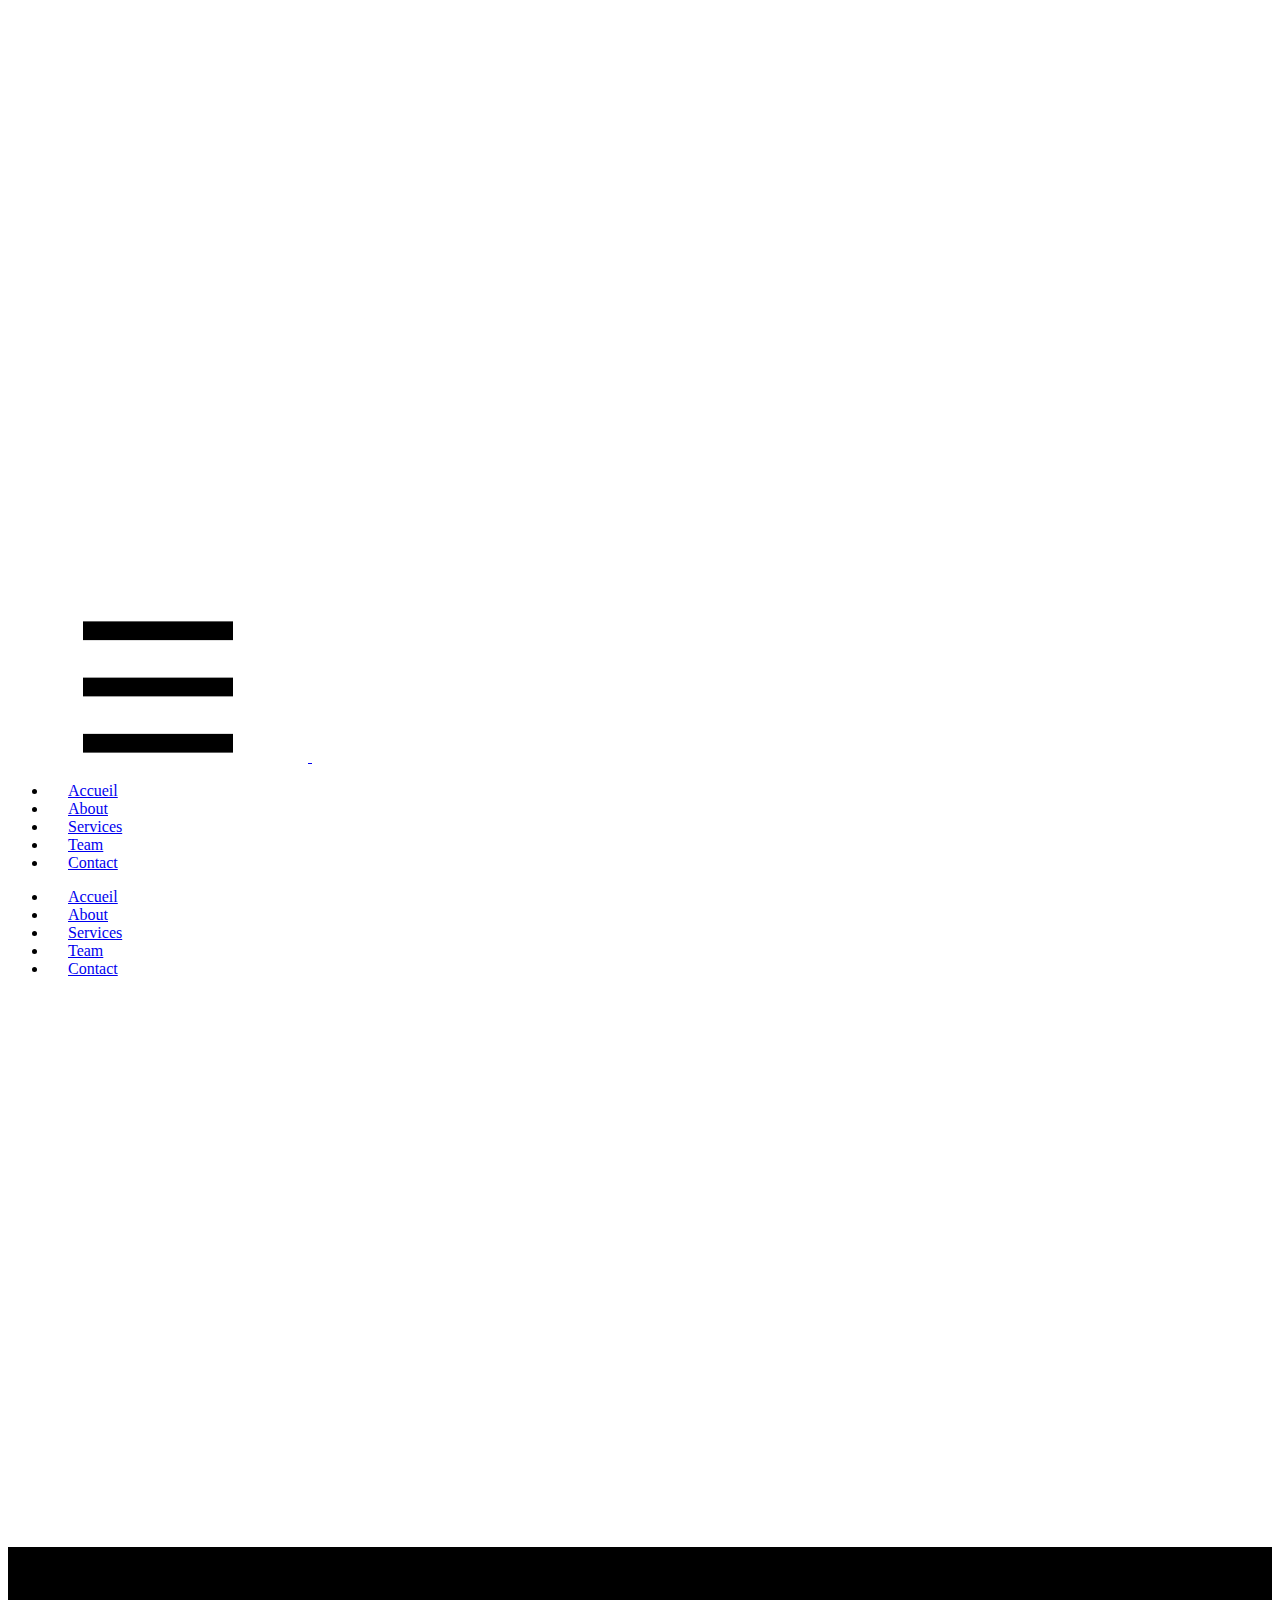
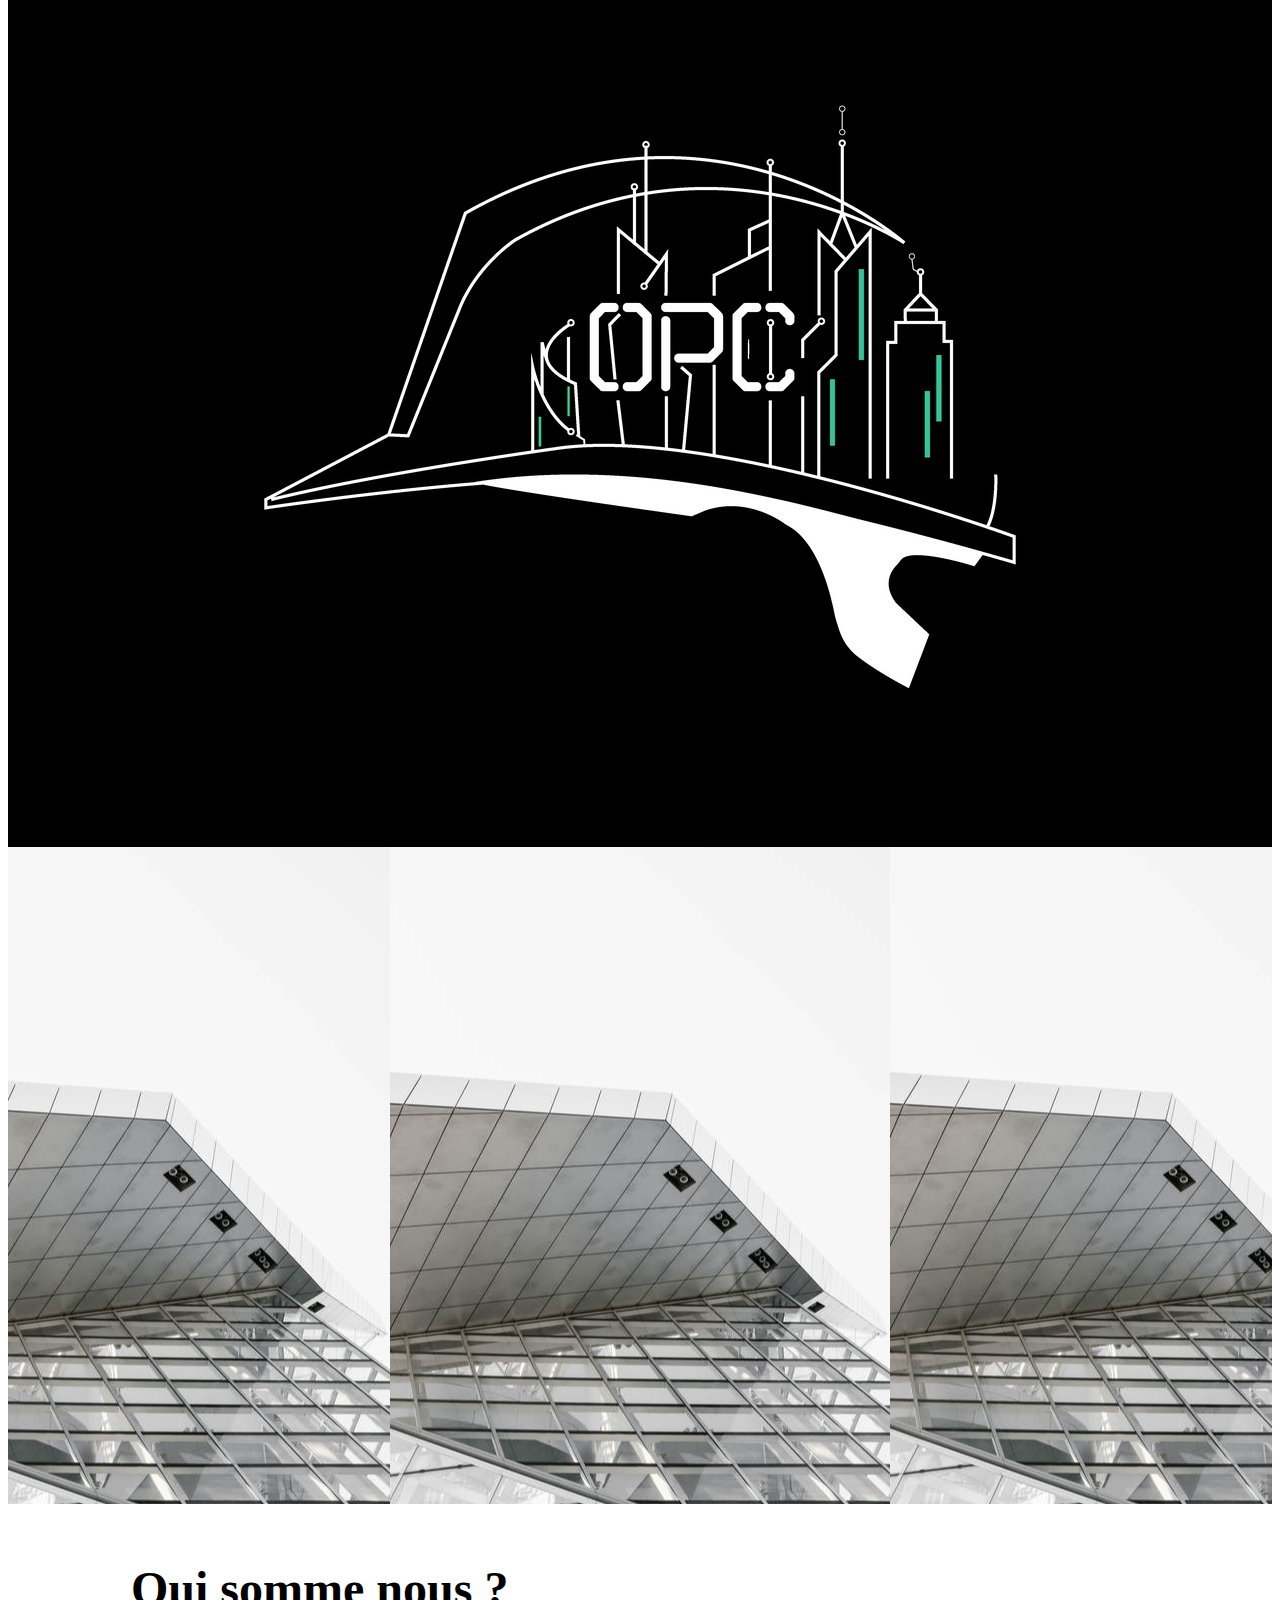
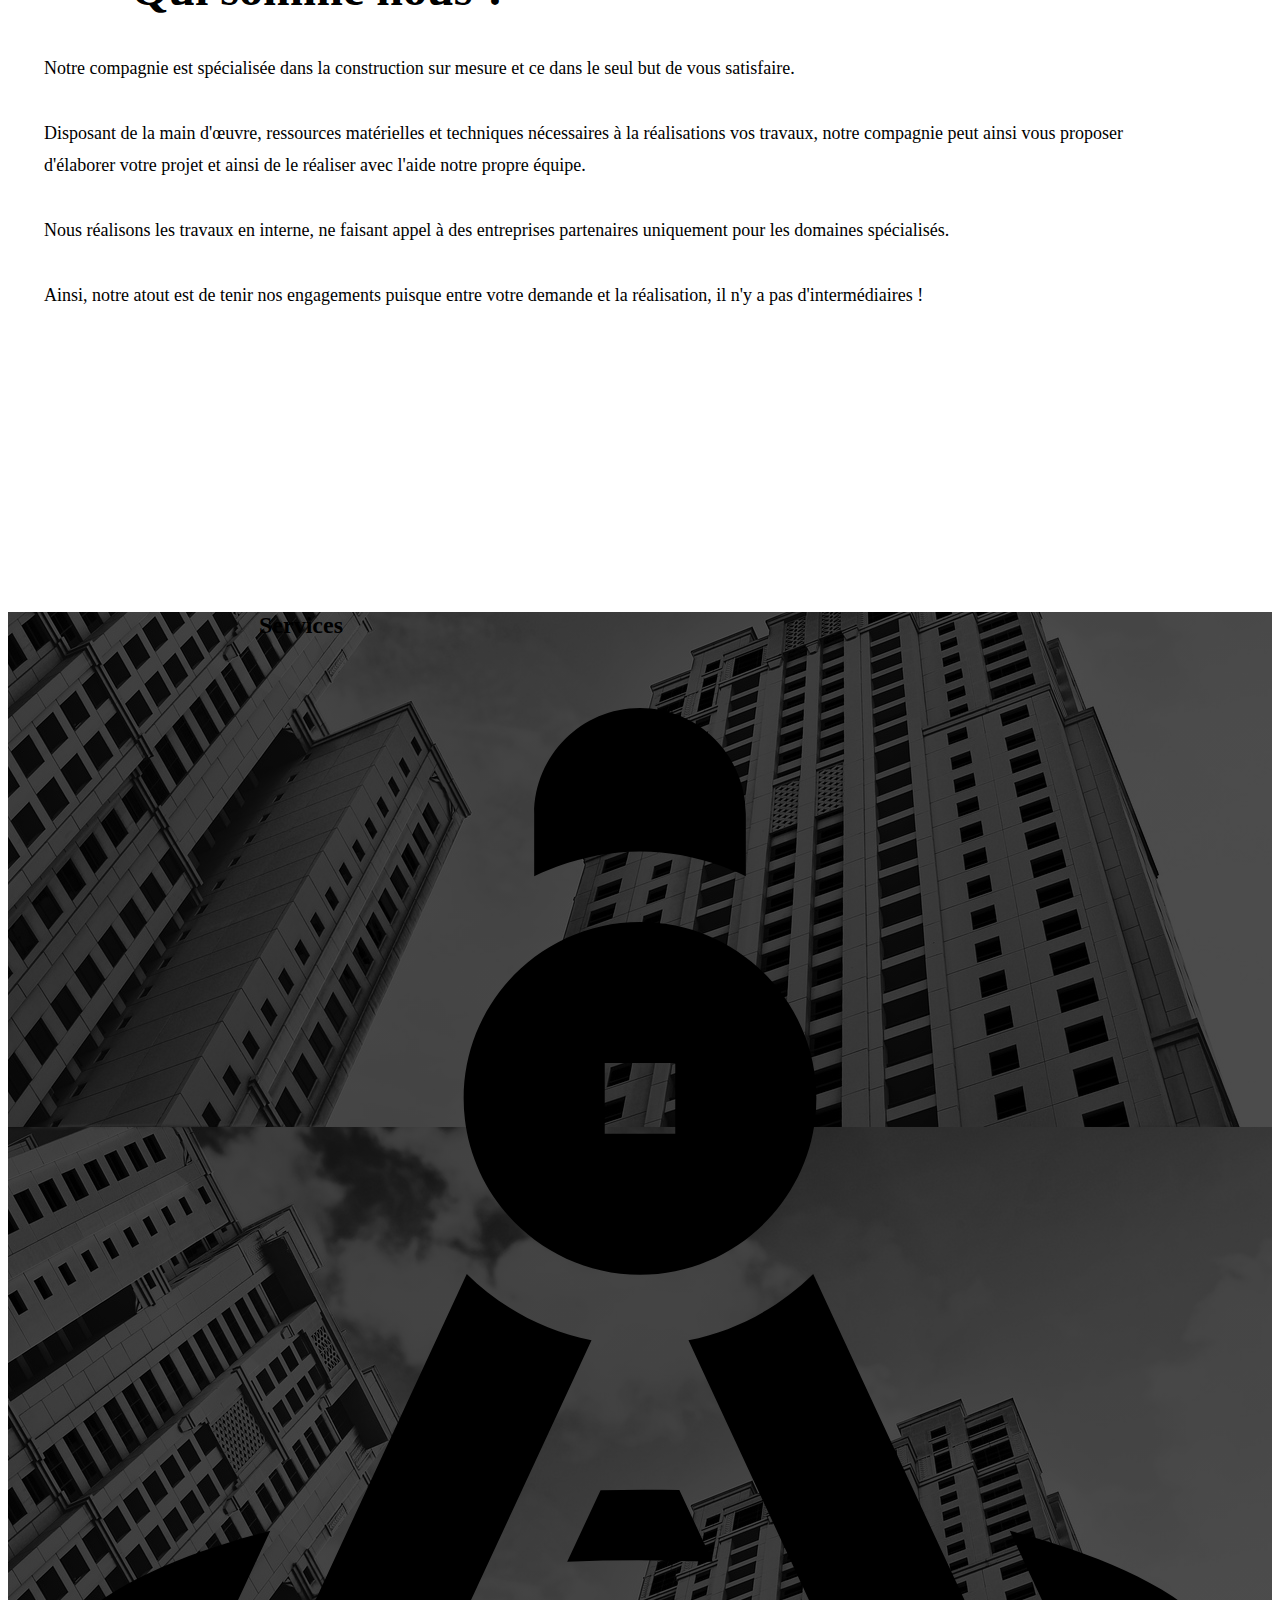
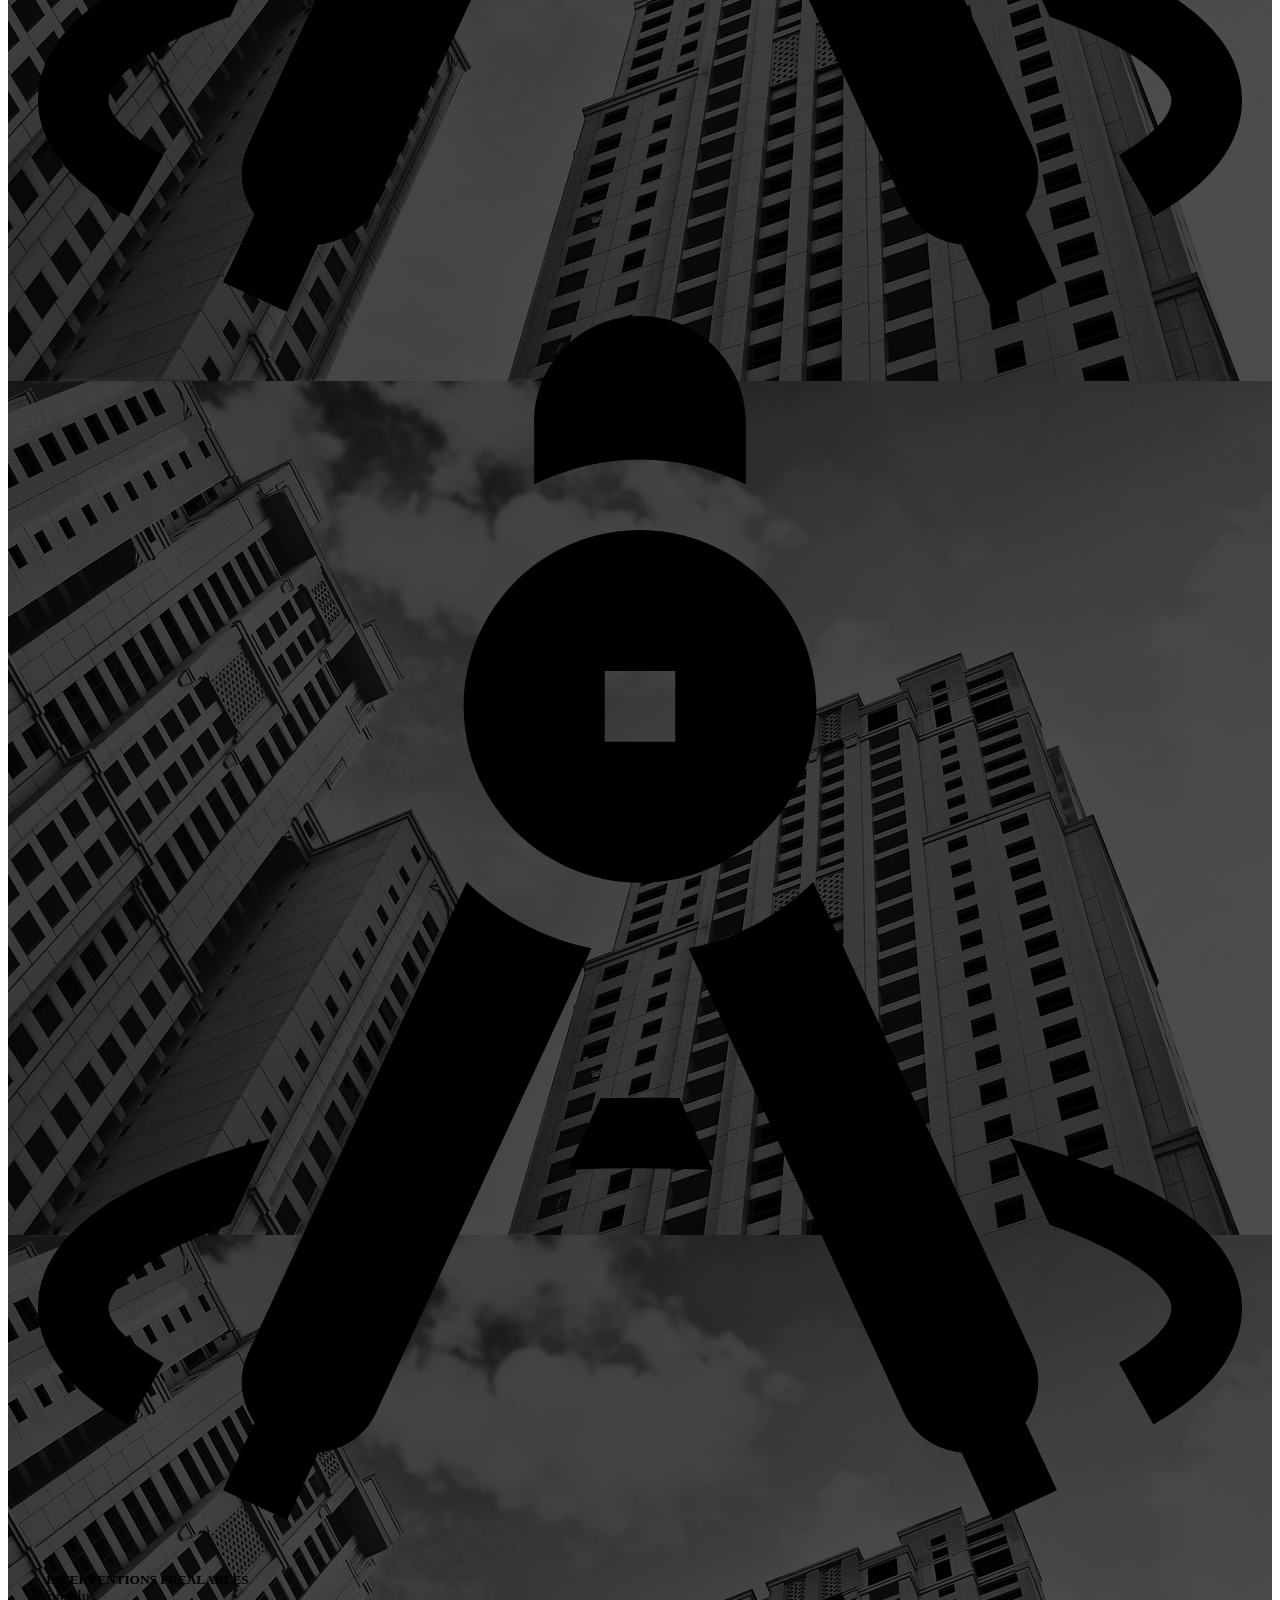
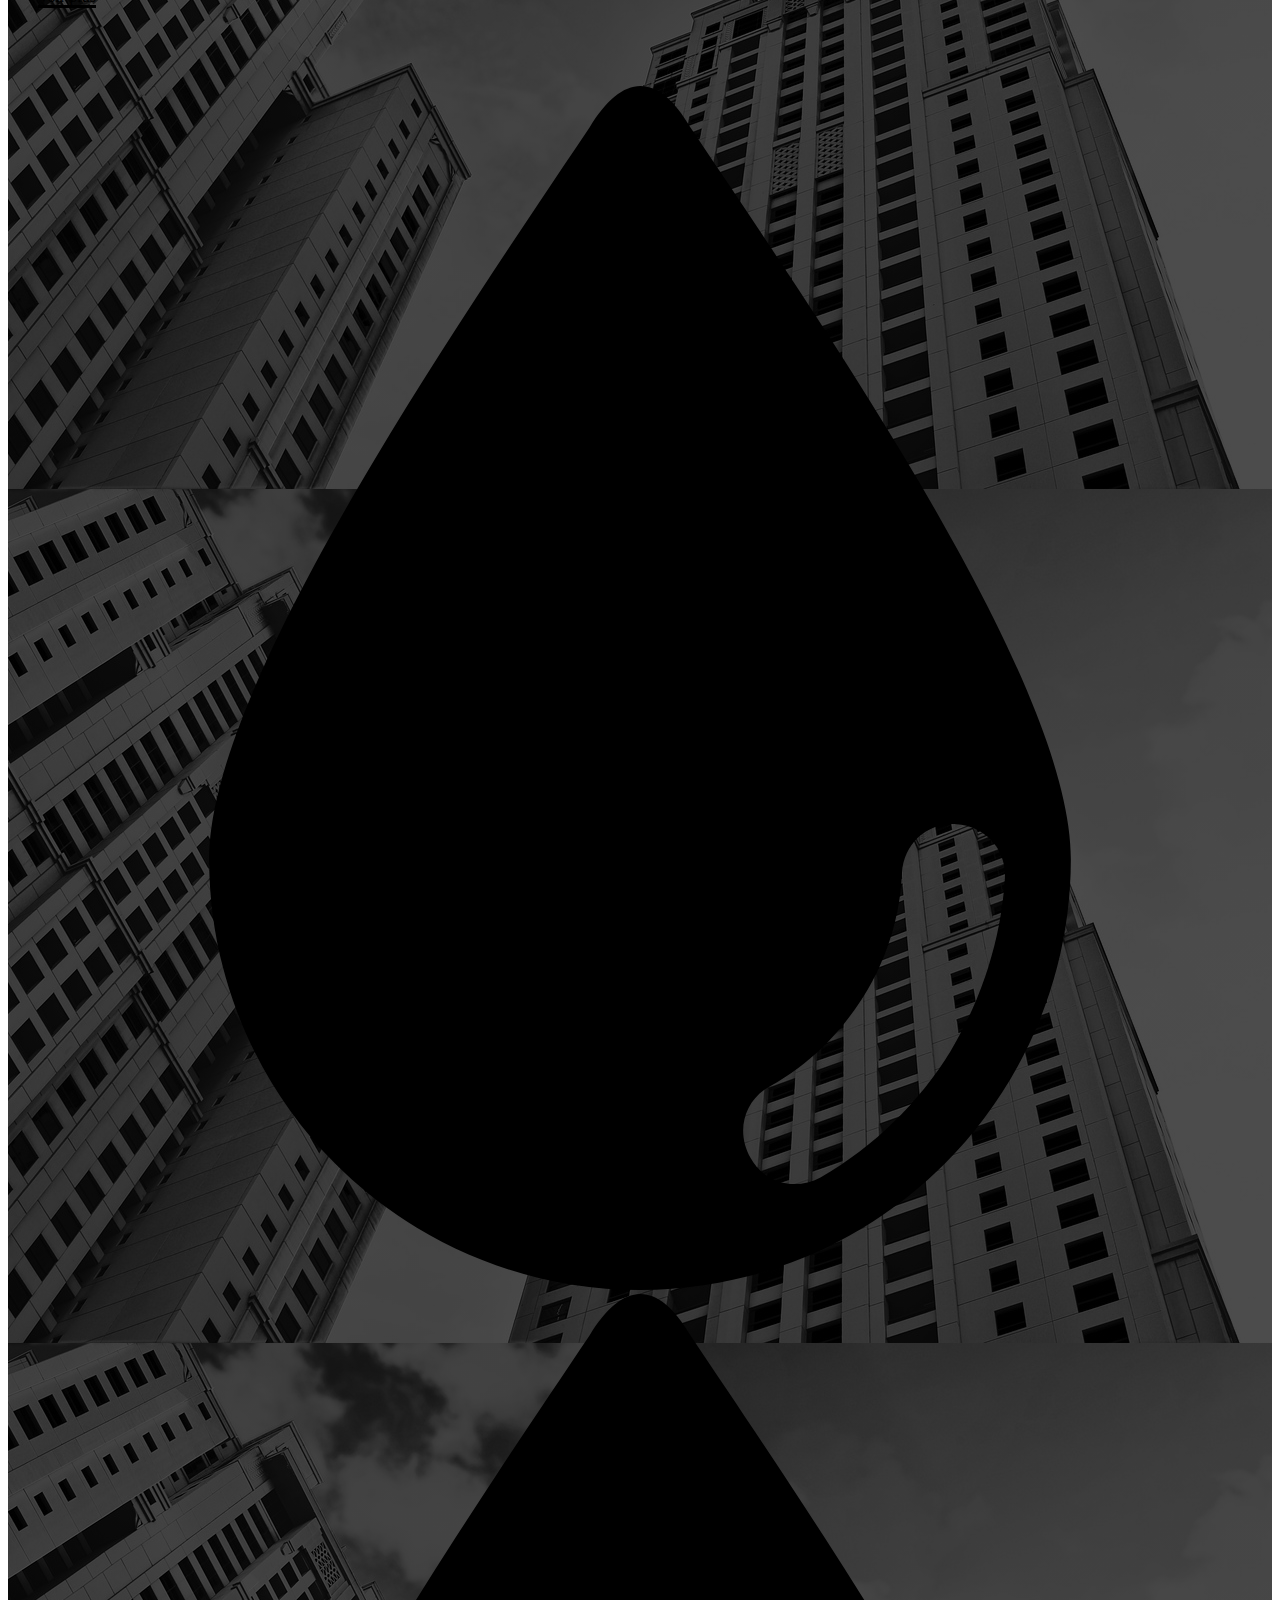
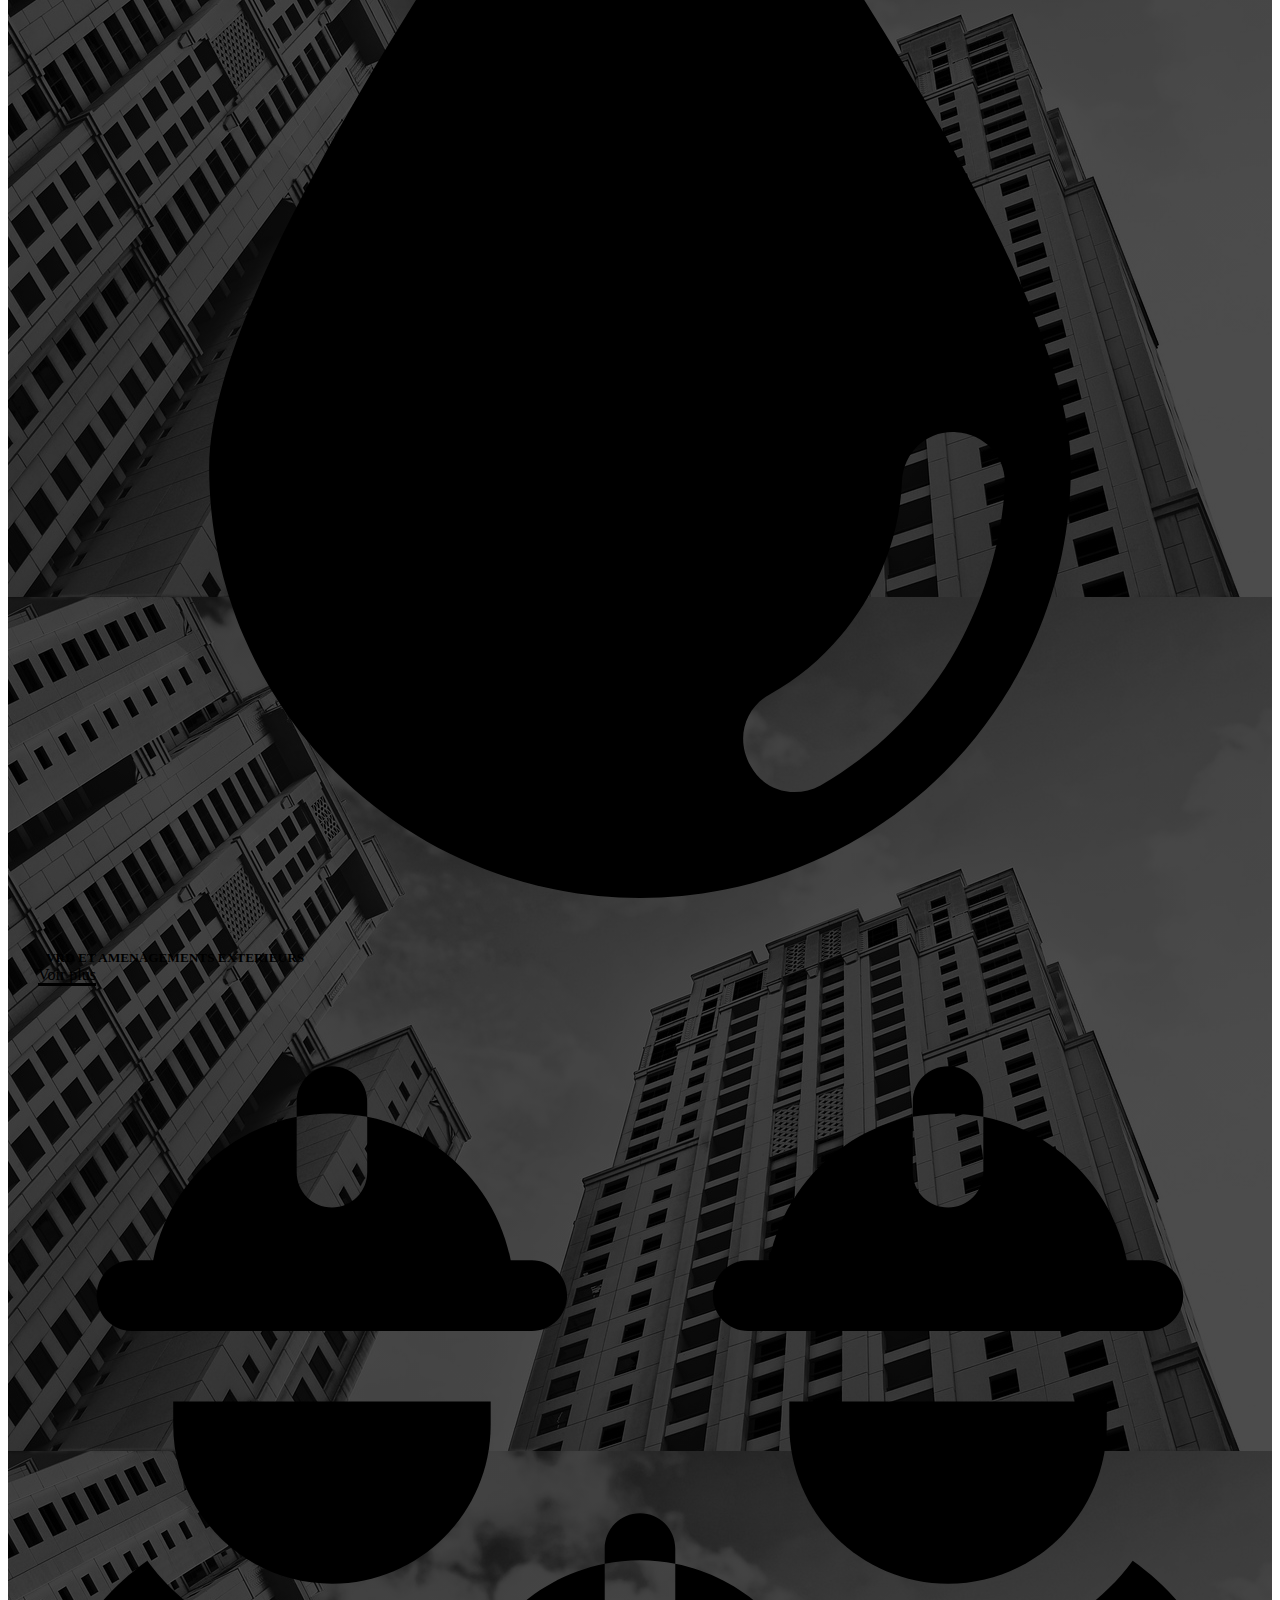
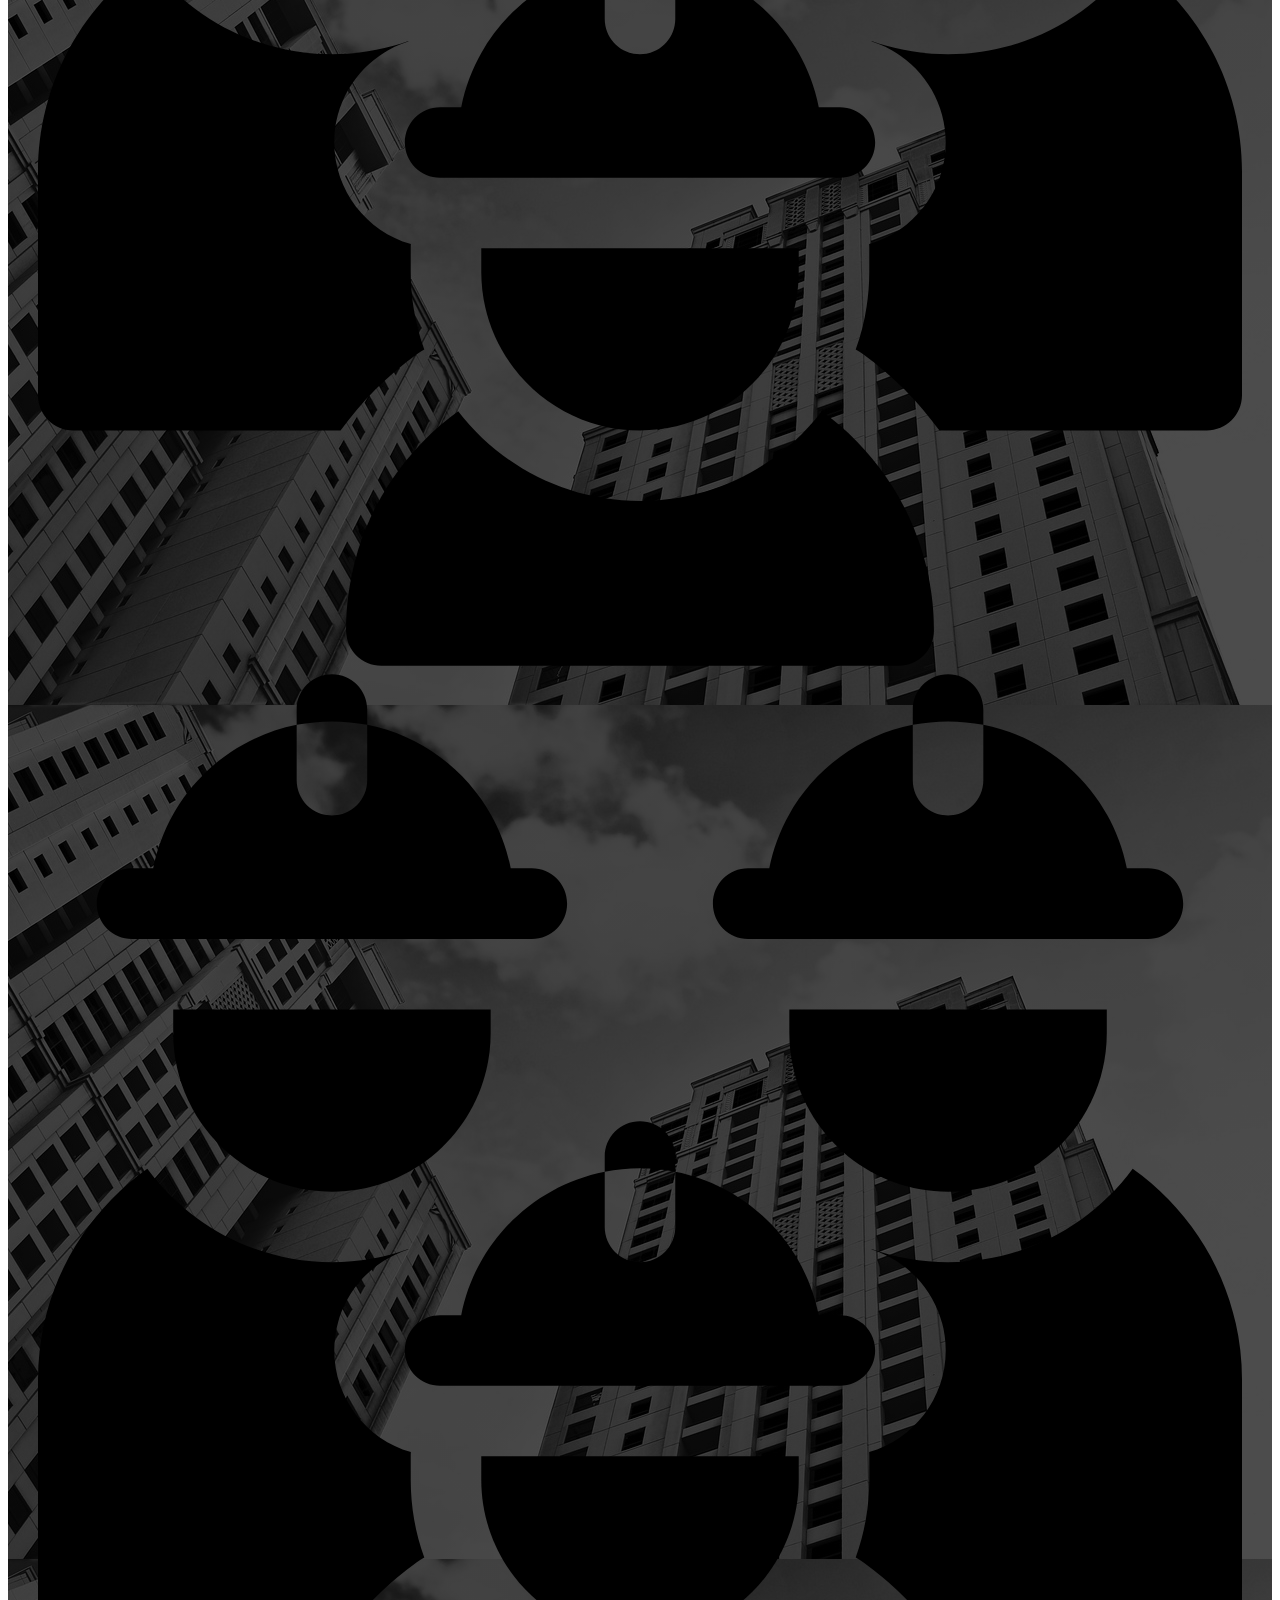
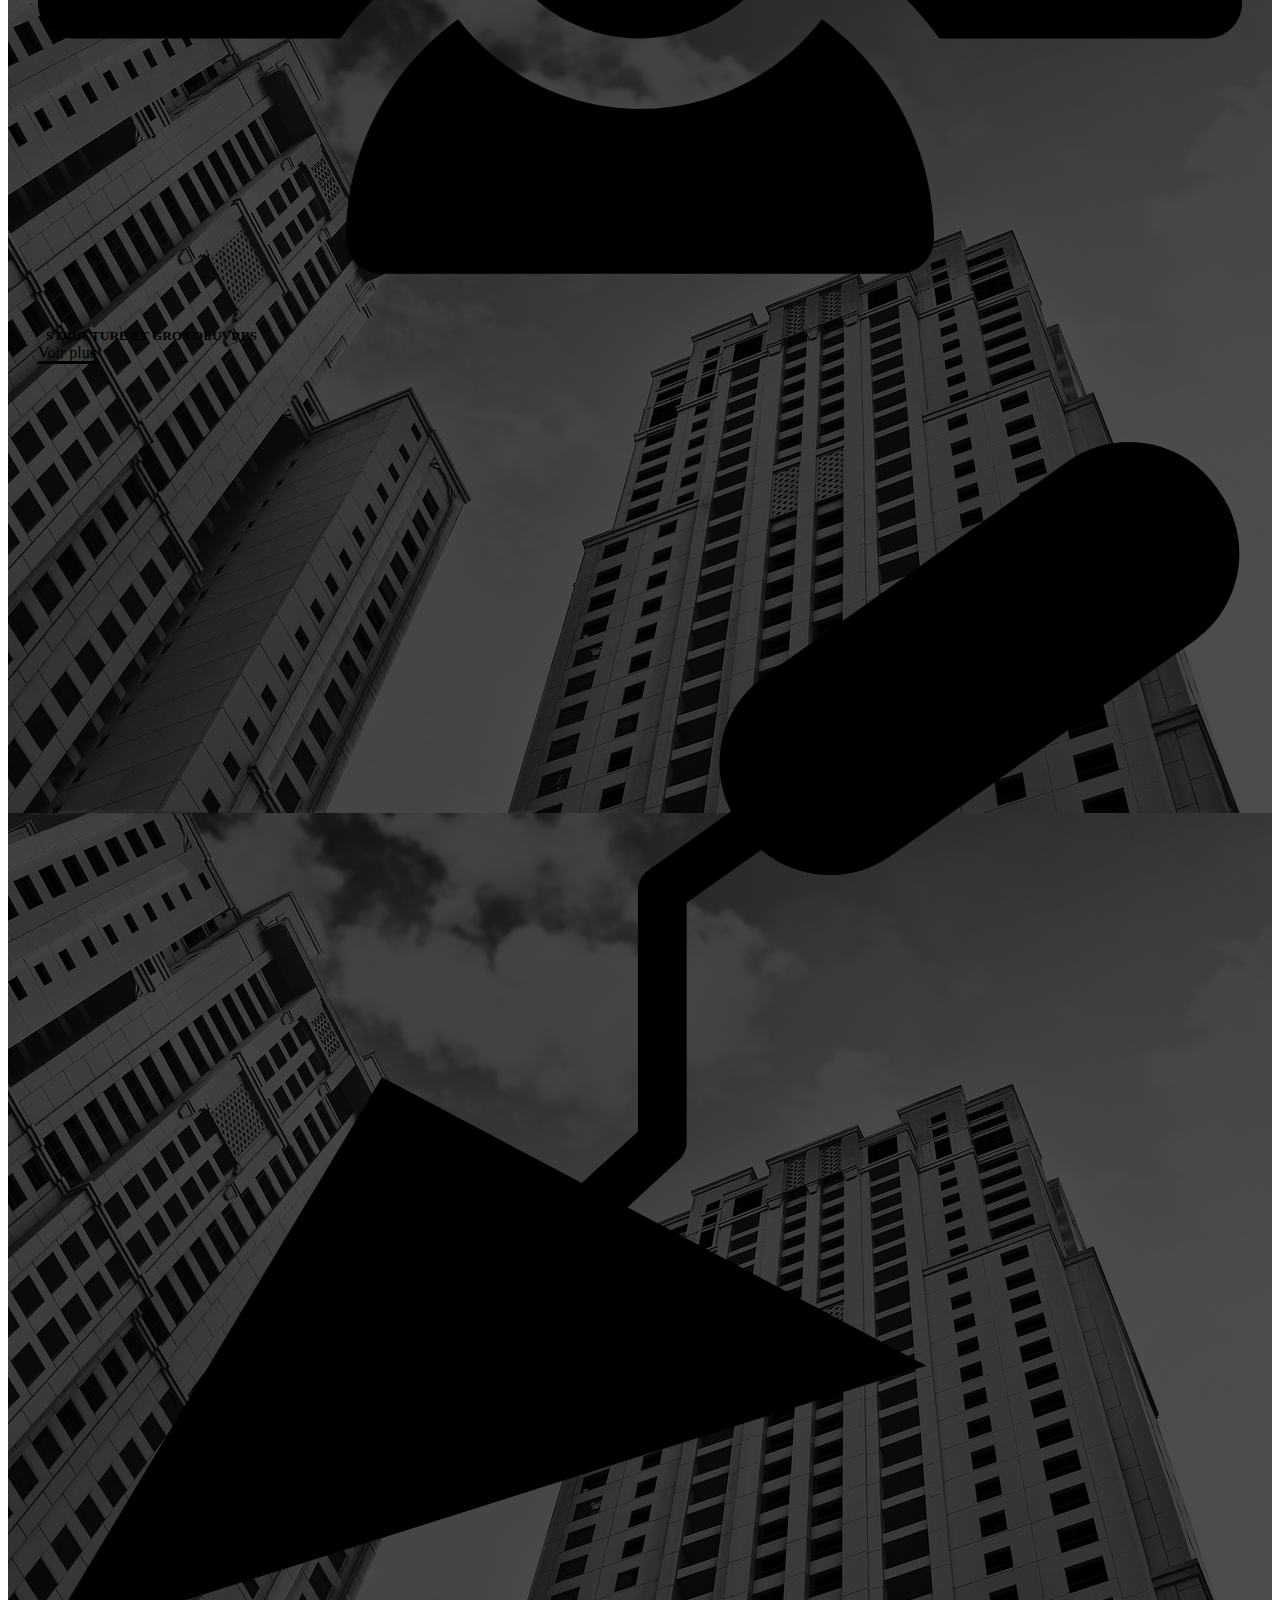
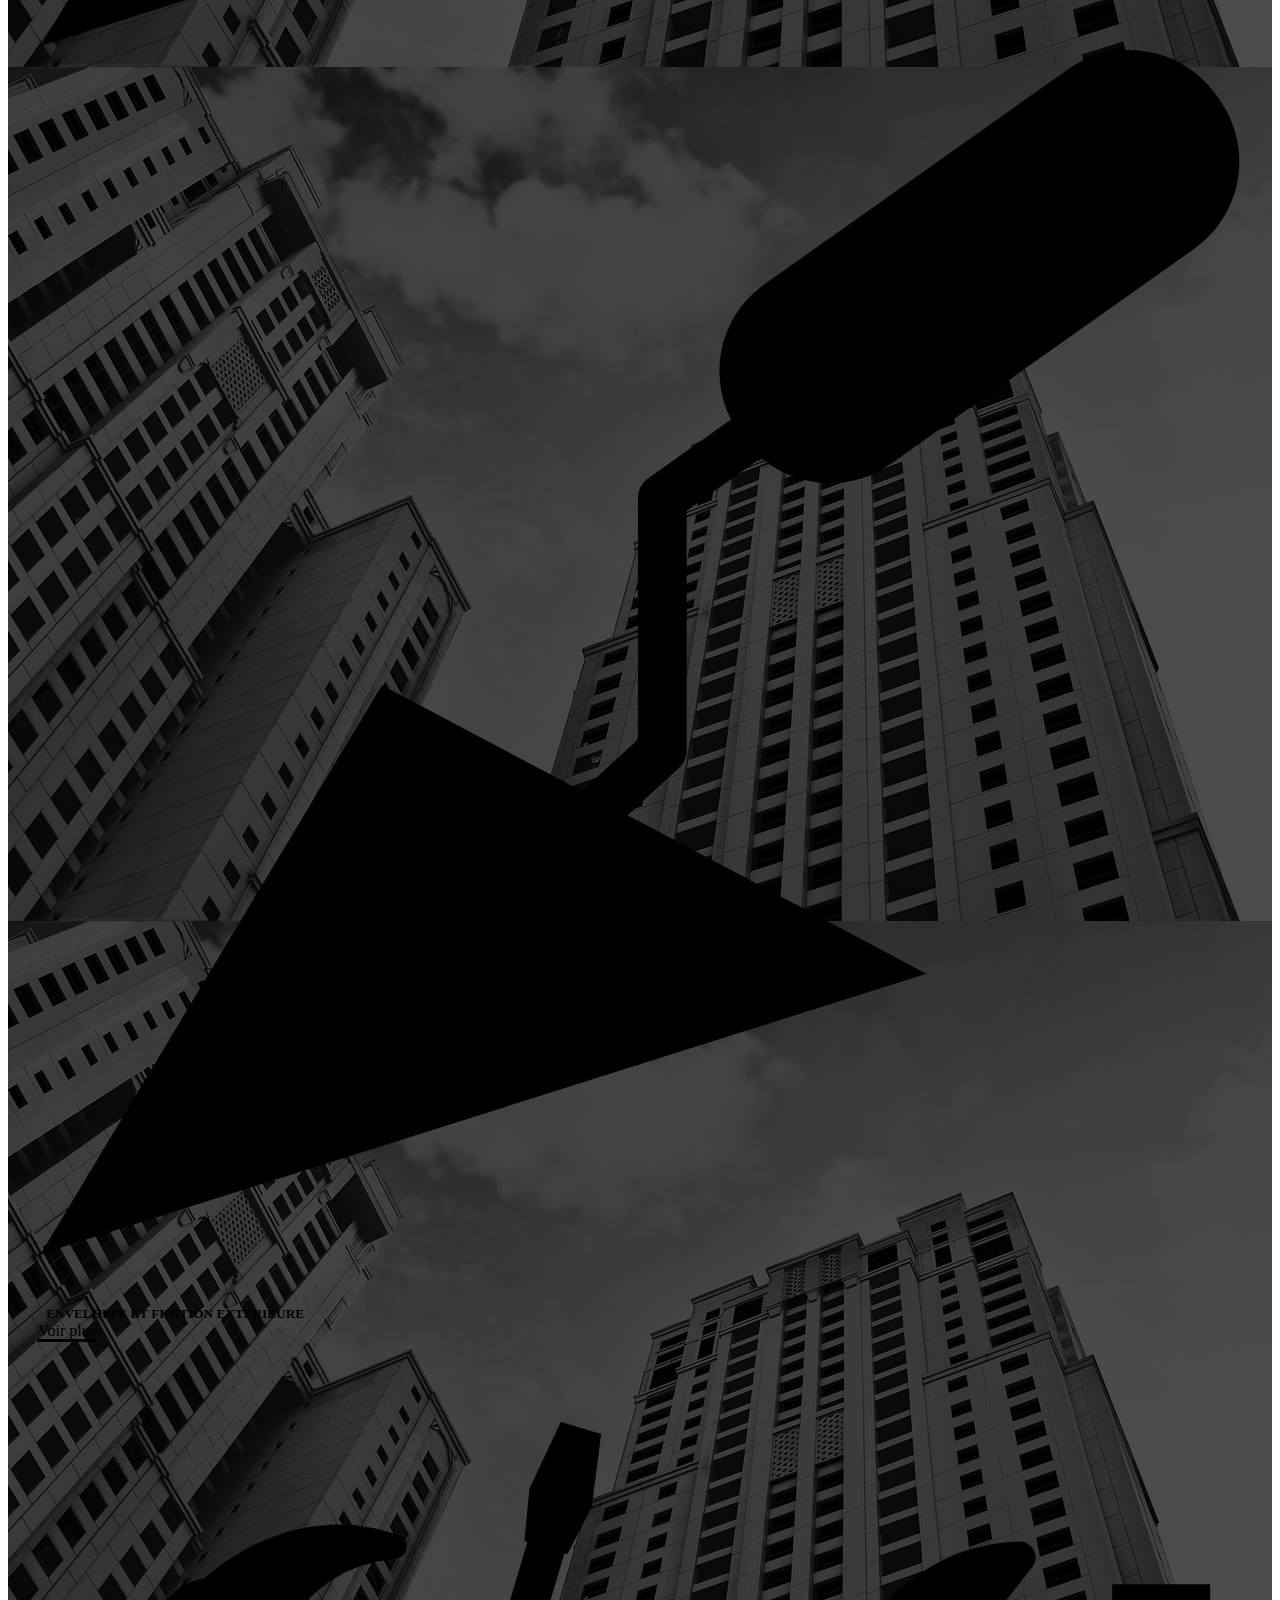
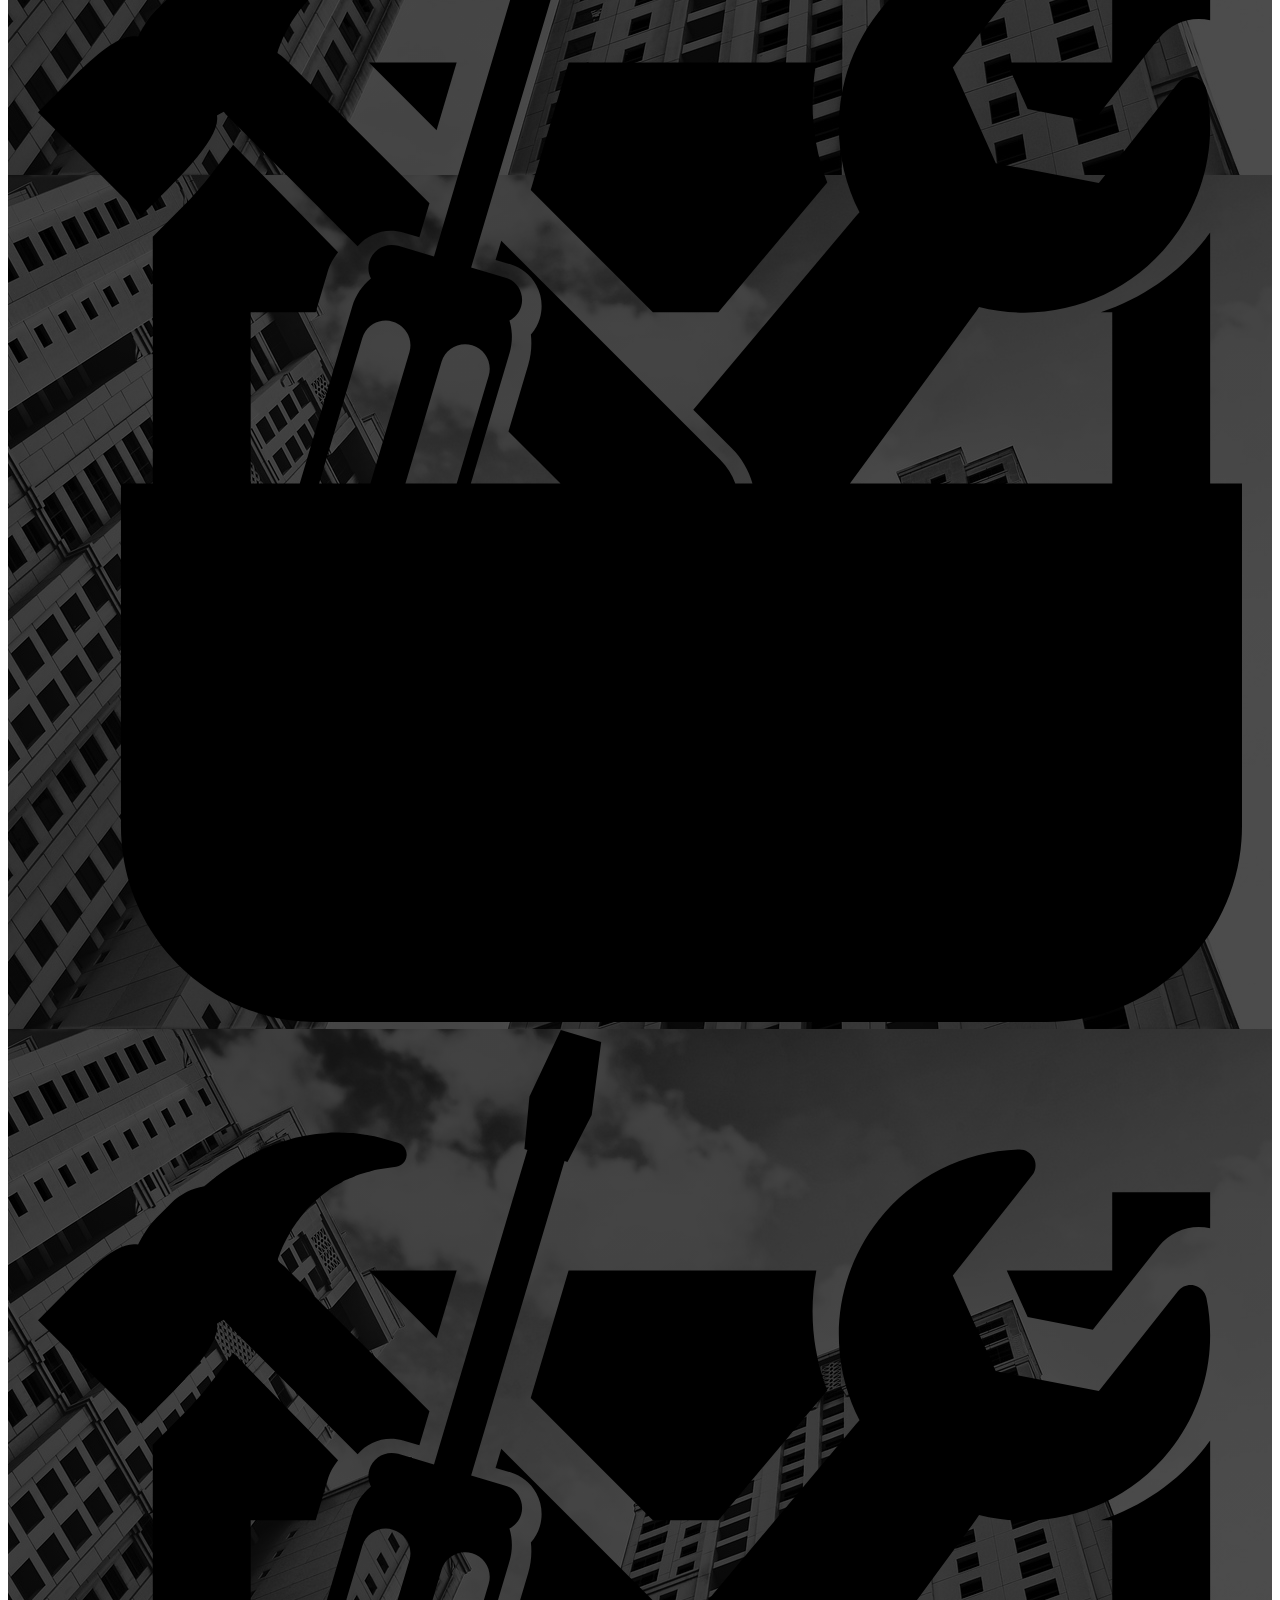
==== index.html @ 5f0daa97 "huum" ====
<!DOCTYPE html>
<html style="font-size: 16px" lang="fr-MA">
  <head>
    <meta name="viewport" content="width=device-width, initial-scale=1.0" />
    <meta charset="utf-8" />
    <meta
      name="keywords"
      content="façade immeuble caserne navire édifice grange abbaye construction corvette salle pavillon galerie maison cour architecture château temple sous-sol toiture cathédrale chantier aérogare écurie dôme escalier bureau croiseur toit sous-marin mur rénovation résidence remorqueur quartier rez-de-chaussé urbanisme béton bibliothèque aéroport dessin colonne complexe étage exposition extérieur chargé emplacement logement réhabilitation peintre peinture place palais mairie gare escadre architecte balcon cadre Capitole chauffage chevalement fronton hôtel monument jardin ligne garage grenier passé prieuré vaste vestige transport sculpture secteur reconstruction renaissance Panthéon paratonnerre plafond plomberie porte-avion niveau musée moulin gothique installation matériau maçonnerie felouque classicisme décoration bâtisse arrière-cour ascenseur appartement agora bateau Bucarest boulevard brigantin démolition concours cheminée cellier flottille frégate Garnier galion entreprise envergure équipemen"
    />
    <meta
      name="description"
      content="Notre compagnie est spécialisée dans la construction sur mesure et ce dans le seul but de vous satisfaire.
Disposant de la main d'œuvre, ressources matérielles et techniques nécessaires à la réalisations vos travaux, notre compagnie peut ainsi vous proposer d'élaborer votre projet et ainsi de le réaliser avec l'aide notre propre équipe.
Nous réalisons les travaux en interne, ne faisant appel à des entreprises partenaires uniquement pour les domaines spécialisés.
Ainsi, notre atout est de tenir nos engagements puisque entre votre demande et la réalisation, il n'y a pas d'intermédiaires !"
    />

    <title>Batilance | Home</title>
    <link rel="stylesheet" href="nicepage.css" media="screen" />
    <link rel="stylesheet" href="index.css" media="screen" />
    <script
      class="u-script"
      type="text/javascript"
      src="jquery.js"
      defer=""
    ></script>
    <script
      class="u-script"
      type="text/javascript"
      src="nicepage.js"
      defer=""
    ></script>

    <link rel="icon" href="images/favicon.webp" />
    <link
      id="u-theme-google-font"
      rel="stylesheet"
      href="https://fonts.googleapis.com/css?family=Raleway:100,100i,200,200i,300,300i,400,400i,500,500i,600,600i,700,700i,800,800i,900,900i|Open+Sans:300,300i,400,400i,600,600i,700,700i,800,800i"
    />
    <link
      id="u-page-google-font"
      rel="stylesheet"
      href="https://fonts.googleapis.com/css?family=Roboto:100,100i,300,300i,400,400i,500,500i,700,700i,900,900i|Oswald:200,300,400,500,600,700|PT+Sans:400,400i,700,700i|Archivo:400,400i,500,500i,600,600i,700,700i"
    />

    <script type="application/ld+json">
      {
        "@context": "http://schema.org",
        "@type": "Organization",
        "name": "OPC xol",
        "logo": "images/logo.webp"
      }
    </script>
    <meta name="theme-color" content="#478ac9" />
    <meta property="og:title" content="index" />
    <meta property="og:description" content="" />
    <meta property="og:type" content="website" />
  </head>
  <body
    data-home-page="index.html"
    data-home-page-title="index"
    class="u-body u-overlap u-overlap-contrast"
  >
    <header
      class="u-clearfix u-custom-color-4 u-header u-header"
      id="sec-85c8"
      data-animation-name=""
      data-animation-duration="0"
      data-animation-delay="0"
      data-animation-direction=""
    >
      <div class="u-clearfix u-sheet u-sheet-1">
        <a
          href="index.html"
          data-page-id="208348470"
          class="u-image u-logo u-image-1"
          data-image-width="800"
          data-image-height="600"
          title="index"
        >
          <img src="images/logo.webp" class="u-logo-image u-logo-image-1" />
        </a>
        <nav class="u-menu u-menu-dropdown u-offcanvas u-menu-1">
          <div
            class="menu-collapse"
            style="
              font-size: 1rem;
              letter-spacing: 0px;
              font-weight: 700;
              text-transform: uppercase;
            "
          >
            <a
              class="
                u-button-style
                u-custom-active-border-color
                u-custom-border
                u-custom-border-color
                u-custom-border-radius
                u-custom-borders
                u-custom-hover-border-color
                u-custom-left-right-menu-spacing
                u-custom-padding-bottom
                u-custom-text-active-color
                u-custom-text-color
                u-custom-text-hover-color
                u-custom-top-bottom-menu-spacing
                u-nav-link
                u-text-active-palette-1-base
                u-text-hover-palette-2-base
              "
              href="#"
            >
              <svg>
                <use
                  xmlns:xlink="http://www.w3.org/1999/xlink"
                  xlink:href="#menu-hamburger"
                ></use>
              </svg>
              <svg
                version="1.1"
                xmlns="http://www.w3.org/2000/svg"
                xmlns:xlink="http://www.w3.org/1999/xlink"
              >
                <defs>
                  <symbol
                    id="menu-hamburger"
                    viewBox="0 0 16 16"
                    style="width: 16px; height: 16px"
                  >
                    <rect y="1" width="16" height="2"></rect>
                    <rect y="7" width="16" height="2"></rect>
                    <rect y="13" width="16" height="2"></rect>
                  </symbol>
                </defs>
              </svg>
            </a>
          </div>
          <div class="u-custom-menu u-nav-container">
            <ul class="u-nav u-spacing-30 u-unstyled u-nav-1">
              <li class="u-nav-item">
                <a
                  class="
                    u-border-1
                    u-border-active-custom-color-2
                    u-border-hover-grey-40
                    u-border-no-left
                    u-border-no-right
                    u-border-no-top
                    u-button-style
                    u-nav-link
                    u-radius-2
                    u-text-active-custom-color-2
                    u-text-hover-grey-50
                  "
                  href="index.html"
                  style="padding: 10px 20px"
                  >Accueil</a
                >
              </li>
              <li class="u-nav-item">
                <a
                  class="
                    u-border-1
                    u-border-active-custom-color-2
                    u-border-hover-grey-40
                    u-border-no-left
                    u-border-no-right
                    u-border-no-top
                    u-button-style
                    u-nav-link
                    u-radius-2
                    u-text-active-custom-color-2
                    u-text-hover-grey-50
                  "
                  href="index.html#carousel_88f6"
                  data-page-id="208348470"
                  style="padding: 10px 20px"
                  >About</a
                >
              </li>
              <li class="u-nav-item">
                <a
                  class="
                    u-border-1
                    u-border-active-custom-color-2
                    u-border-hover-grey-40
                    u-border-no-left
                    u-border-no-right
                    u-border-no-top
                    u-button-style
                    u-nav-link
                    u-radius-2
                    u-text-active-custom-color-2
                    u-text-hover-grey-50
                  "
                  href="index.html#carousel_f65f"
                  data-page-id="208348470"
                  style="padding: 10px 20px"
                  >Services</a
                >
              </li>
              <li class="u-nav-item">
                <a
                  class="
                    u-border-1
                    u-border-active-custom-color-2
                    u-border-hover-grey-40
                    u-border-no-left
                    u-border-no-right
                    u-border-no-top
                    u-button-style
                    u-nav-link
                    u-radius-2
                    u-text-active-custom-color-2
                    u-text-hover-grey-50
                  "
                  href="index.html#carousel_e69f"
                  data-page-id="208348470"
                  style="padding: 10px 20px"
                  >Team</a
                >
              </li>
              <li class="u-nav-item">
                <a
                  class="
                    u-border-1
                    u-border-active-custom-color-2
                    u-border-hover-grey-40
                    u-border-no-left
                    u-border-no-right
                    u-border-no-top
                    u-button-style
                    u-nav-link
                    u-radius-2
                    u-text-active-custom-color-2
                    u-text-hover-grey-50
                  "
                  href="index.html#carousel_4d85"
                  data-page-id="208348470"
                  style="padding: 10px 20px"
                  >Contact</a
                >
              </li>
            </ul>
          </div>
          <div class="u-custom-menu u-nav-container-collapse">
            <div
              class="
                u-black
                u-container-style
                u-inner-container-layout
                u-opacity
                u-opacity-95
                u-sidenav
              "
            >
              <div class="u-sidenav-overflow">
                <div class="u-menu-close"></div>
                <ul
                  class="
                    u-align-center u-nav u-popupmenu-items u-unstyled u-nav-2
                  "
                >
                  <li class="u-nav-item">
                    <a
                      class="u-button-style u-nav-link"
                      href="index.html"
                      style="padding: 10px 20px"
                      >Accueil</a
                    >
                  </li>
                  <li class="u-nav-item">
                    <a
                      class="u-button-style u-nav-link"
                      href="index.html#carousel_88f6"
                      data-page-id="208348470"
                      style="padding: 10px 20px"
                      >About</a
                    >
                  </li>
                  <li class="u-nav-item">
                    <a
                      class="u-button-style u-nav-link"
                      href="index.html#carousel_f65f"
                      data-page-id="208348470"
                      style="padding: 10px 20px"
                      >Services</a
                    >
                  </li>
                  <li class="u-nav-item">
                    <a
                      class="u-button-style u-nav-link"
                      href="index.html#carousel_e69f"
                      data-page-id="208348470"
                      style="padding: 10px 20px"
                      >Team</a
                    >
                  </li>
                  <li class="u-nav-item">
                    <a
                      class="u-button-style u-nav-link"
                      href="index.html#carousel_4d85"
                      data-page-id="208348470"
                      style="padding: 10px 20px"
                      >Contact</a
                    >
                  </li>
                </ul>
              </div>
            </div>
            <div class="u-black u-menu-overlay u-opacity u-opacity-70"></div>
          </div>
        </nav>
      </div>
    </header>
    <section
      class="u-align-right u-clearfix u-image u-section-1"
      id="carousel_e115"
      data-image-width="6667"
      data-image-height="3750"
    >
      <div class="u-clearfix u-sheet u-sheet-1">
        <h5 class="u-text u-text-body-alt-color u-text-default u-text-1">
          COMMUNITY &amp; INSPIRATION
        </h5>
        <h2 class="u-align-left-xs u-text u-text-body-alt-color u-text-2">
          <span style="font-weight: 700">BATI</span>LANCE
        </h2>
      </div>
    </section>
    <section
      class="u-clearfix u-valign-middle-sm u-valign-middle-xs u-section-2"
      id="carousel_88f6"
    >
      <div class="u-clearfix u-expanded-width u-layout-wrap u-layout-wrap-1">
        <div class="u-layout">
          <div class="u-layout-row">
            <div
              class="
                u-container-style
                u-hidden-sm
                u-hidden-xs
                u-image
                u-layout-cell
                u-right-cell
                u-size-23
                u-image-1
              "
              data-image-width="500"
              data-image-height="750"
            >
              <div class="u-container-layout u-container-layout-1"></div>
            </div>
            <div
              class="
                u-align-left
                u-container-style
                u-custom-color-2
                u-layout-cell
                u-left-cell
                u-size-37
                u-layout-cell-2
              "
            >
              <div class="u-container-layout u-container-layout-2">
                <h1 class="u-text u-text-1">Qui somme nous ?</h1>
                <p class="u-text u-text-2">
                  Notre compagnie est spécialisée dans la construction sur
                  mesure et ce dans le seul but de vous satisfaire.<br />
                  <br />Disposant de la main d'œuvre, ressources matérielles et
                  techniques nécessaires à la réalisations vos travaux, notre
                  compagnie peut ainsi vous proposer d'élaborer votre projet et
                  ainsi de le réaliser avec l'aide notre propre équipe.<br />
                  <br />Nous réalisons les travaux en interne, ne faisant appel
                  à des entreprises partenaires uniquement pour les domaines
                  spécialisés.<br />
                  <br />Ainsi, notre atout est de tenir nos engagements puisque
                  entre votre demande et la réalisation, il n'y a pas
                  d'intermédiaires !
                </p>
              </div>
            </div>
          </div>
        </div>
      </div>
    </section>
    <section
      class="u-align-center u-clearfix u-image u-shading u-section-3"
      id="carousel_f65f"
      data-image-width="1280"
      data-image-height="854"
    >
      <div class="u-clearfix u-sheet u-valign-middle u-sheet-1">
        <h2 class="u-text u-text-white u-text-1">Services</h2>
        <div class="u-expanded-width u-list u-list-1">
          <div class="u-repeater u-repeater-1">
            <div
              class="
                u-align-center
                u-container-style
                u-grey-5
                u-list-item
                u-radius-9
                u-repeater-item
                u-shape-round
                u-list-item-1
              "
              data-href="travaux.html#carousel_4083"
              data-page-id="2618504778"
            >
              <div
                class="
                  u-container-layout u-similar-container u-container-layout-1
                "
              >
                <span
                  class="
                    u-align-left
                    u-custom-color-2
                    u-icon
                    u-icon-circle
                    u-spacing-22
                    u-icon-1
                  "
                  ><svg
                    class="u-svg-link"
                    preserveAspectRatio="xMidYMin slice"
                    viewBox="0 0 512 512"
                    style=""
                  >
                    <use
                      xmlns:xlink="http://www.w3.org/1999/xlink"
                      xlink:href="#svg-23e4"
                    ></use></svg
                  ><svg
                    class="u-svg-content"
                    viewBox="0 0 512 512"
                    id="svg-23e4"
                  >
                    <g>
                      <path
                        d="m105.883 512 13.394-28.727c10.302-1.022 19.821-6.876 24.399-16.697l91.697-197.661c-20.442-4.092-38.73-14.143-53.031-28.251l-93.041 200.54c-4.649 9.957-2.932 20.867 2.816 29.321l-13.422 28.79z"
                      ></path>
                      <path
                        d="m256 241c41.353 0 75-33.647 75-75s-33.647-75-75-75-75 33.647-75 75 33.647 75 75 75zm-15-90h30v30h-30z"
                      ></path>
                      <path
                        d="m422.699 441.219-93.051-200.547c-14.302 14.105-32.589 24.152-53.027 28.242l91.703 197.661c4.585 9.84 14.097 15.676 24.397 16.694l13.396 28.731 27.188-12.686-13.416-28.777c5.778-8.51 7.413-19.474 2.81-29.318z"
                      ></path>
                      <path
                        d="m301 71.532v-26.532c0-24.814-20.186-45-45-45s-45 20.186-45 45v26.532c13.693-6.555 28.835-10.532 45-10.532s31.307 3.977 45 10.532z"
                      ></path>
                      <path
                        d="m38.632 471.409 14.736-26.133c-14.004-7.895-23.368-16.596-23.368-23.276 0-8.818 16.031-23.095 51.799-35.684l17-36.462c-46.614 12.076-98.799 34.005-98.799 72.146 0 12.876 7.533 31.89 38.632 49.409z"
                      ></path>
                      <path
                        d="m413.224 349.908 17.016 36.493c35.72 12.616 51.76 26.891 51.76 35.599 0 6.68-8.364 15.381-22.368 23.276l14.736 26.133c31.099-17.519 37.632-36.533 37.632-49.409 0-38.225-52.786-60.132-98.776-72.092z"
                      ></path>
                      <path
                        d="m239.235 332.619-14.2 30.454c20.64-.844 41.31-.811 61.935.035l-14.244-30.549c-11.216-.24-22.27-.178-33.491.06z"
                      ></path>
                    </g></svg
                ></span>
                <h5 class="u-text u-text-custom-color-2 u-text-2">
                  INTERVENTIONS PREALABLES<br />
                </h5>
                <a
                  data-page-id="2618504778"
                  onclick="window.open('https://batilance.ma/travaux.html#section1', '_self')"
                  class="
                    u-active-none
                    u-border-2
                    u-border-custom-color-2
                    u-btn
                    u-btn-rectangle
                    u-button-style
                    u-hover-none
                    u-none
                    u-radius-0
                    u-text-custom-color-2
                    u-btn-1
                  "
                  >Voir plus</a
                >
              </div>
            </div>
            <div
              class="
                u-align-center
                u-container-style
                u-grey-5
                u-list-item
                u-radius-9
                u-repeater-item
                u-shape-round
                u-list-item-2
              "
            >
              <div
                class="
                  u-container-layout u-similar-container u-container-layout-2
                "
              >
                <span
                  class="
                    u-align-left
                    u-custom-color-2
                    u-icon
                    u-icon-circle
                    u-spacing-22
                    u-icon-2
                  "
                  ><svg
                    class="u-svg-link"
                    preserveAspectRatio="xMidYMin slice"
                    viewBox="0 0 248.151 248.151"
                    style=""
                  >
                    <use
                      xmlns:xlink="http://www.w3.org/1999/xlink"
                      xlink:href="#svg-3c56"
                    ></use></svg
                  ><svg
                    class="u-svg-content"
                    viewBox="0 0 248.151 248.151"
                    x="0px"
                    y="0px"
                    id="svg-3c56"
                    style="enable-background: new 0 0 248.151 248.151"
                  >
                    <g>
                      <g>
                        <path
                          d="M134.475,8.551c-6.8-11.6-14-11.2-20.8,0c-31.2,46.4-78.4,116-78.4,150.8c0,24.4,10,46.8,26,62.8s38.4,26,62.8,26    c24.4,0,46.8-10,62.8-26s26-38.4,26-62.8C212.875,124.151,165.675,54.951,134.475,8.551z M188.075,198.951    c-6.4,10.4-15.6,19.6-26.8,26c-5.2,2.8-11.6,1.2-14.4-4c-3.2-5.6-1.2-12,4-14.8c8-4.4,14.4-10.8,19.2-18.4    c4.8-7.6,7.6-16.4,8-25.6c0.4-6,5.2-10.4,11.2-10c6,0.4,10.4,5.2,10,11.2C198.475,176.151,194.475,188.151,188.075,198.951z"
                        ></path>
                      </g>
                    </g></svg
                ></span>
                <h5 class="u-text u-text-custom-color-2 u-text-3">
                  VRD ET AMENAGEMENTS EXTERIEURS
                </h5>
                <a
                  onclick="window.open('https://batilance.ma/travaux.html#section2', '_self')"
                  data-page-id="2618504778"
                  class="
                    u-active-none
                    u-border-2
                    u-border-custom-color-2
                    u-btn
                    u-btn-rectangle
                    u-button-style
                    u-hover-none
                    u-none
                    u-radius-0
                    u-text-custom-color-2
                    u-btn-2
                  "
                  >Voir plus</a
                >
              </div>
            </div>
            <div
              class="
                u-align-center
                u-container-style
                u-grey-5
                u-list-item
                u-radius-9
                u-repeater-item
                u-shape-round
                u-list-item-3
              "
            >
              <div
                class="
                  u-container-layout u-similar-container u-container-layout-3
                "
              >
                <span
                  class="
                    u-align-left
                    u-custom-color-2
                    u-icon
                    u-icon-circle
                    u-spacing-22
                    u-icon-3
                  "
                  ><svg
                    class="u-svg-link"
                    preserveAspectRatio="xMidYMin slice"
                    viewBox="0 0 512 512"
                    style=""
                  >
                    <use
                      xmlns:xlink="http://www.w3.org/1999/xlink"
                      xlink:href="#svg-4a8b"
                    ></use></svg
                  ><svg
                    class="u-svg-content"
                    viewBox="0 0 512 512"
                    id="svg-4a8b"
                  >
                    <g>
                      <path
                        d="m179.975 273.5h-8.975c-8.284 0-15 6.716-15 15s6.716 15 15 15h170c8.284 0 15-6.716 15-15s-6.716-15-15-15h-8.975c-6.052-30.719-30.303-54.979-61.025-61.03v23.53c0 8.284-6.716 15-15 15s-15-6.716-15-15v-23.53c-30.721 6.051-54.972 30.311-61.025 61.03z"
                      ></path>
                      <path
                        d="m333.319 402.823c-17.839 23.197-45.861 38.177-77.319 38.177s-59.48-14.98-77.319-38.177c-28.866 20.913-47.681 54.887-47.681 93.177 0 8.284 6.716 15 15 15h220c8.284 0 15-6.716 15-15 0-38.29-18.815-72.264-47.681-93.177z"
                      ></path>
                      <path
                        d="m256 411c37.279 0 67.5-30.221 67.5-67.5v-10h-135v10c0 37.279 30.221 67.5 67.5 67.5z"
                      ></path>
                      <path
                        d="m271 212.47v-6.47c0-8.284-6.716-15-15-15s-15 6.716-15 15v6.47c4.856-.956 9.868-1.47 15-1.47s10.144.514 15 1.47z"
                      ></path>
                      <path
                        d="m302 113.5h170c8.284 0 15-6.716 15-15s-6.716-15-15-15h-8.975c-6.053-30.719-30.304-54.979-61.025-61.03v23.53c0 8.284-6.716 15-15 15s-15-6.716-15-15v-23.53c-30.721 6.051-54.972 30.311-61.025 61.03h-8.975c-8.284 0-15 6.716-15 15s6.716 15 15 15z"
                      ></path>
                      <path
                        d="m387 221c37.279 0 67.5-30.221 67.5-67.5v-10h-135v10c0 37.279 30.221 67.5 67.5 67.5z"
                      ></path>
                      <path
                        d="m465.515 211.238c-17.769 24.098-46.345 39.762-78.515 39.762-11.4 0-22.346-1.973-32.524-5.585.025.058.054.114.079.171 18.21 5.765 31.445 22.823 31.445 42.914 0 20.496-13.779 37.823-32.556 43.236.034.584.056 1.171.056 1.764v10c0 11.592-2.038 22.715-5.766 33.037 1.087.598 2.157 1.246 3.187 1.993 12.603 9.131 23.493 20.138 32.419 32.471h113.66c8.284 0 15-6.716 15-15v-95c0-37.015-18.377-69.816-46.485-89.763z"
                      ></path>
                      <path
                        d="m402 22.47v-6.47c0-8.284-6.716-15-15-15s-15 6.716-15 15v6.47c4.856-.956 9.868-1.47 15-1.47s10.144.514 15 1.47z"
                      ></path>
                      <path
                        d="m40 113.5h170c8.284 0 15-6.716 15-15s-6.716-15-15-15h-8.975c-6.053-30.719-30.304-54.979-61.025-61.03v23.53c0 8.284-6.716 15-15 15s-15-6.716-15-15v-23.53c-30.721 6.051-54.972 30.311-61.025 61.03h-8.975c-8.284 0-15 6.716-15 15s6.716 15 15 15z"
                      ></path>
                      <path
                        d="m192.5 153.5v-10h-135v10c0 37.279 30.221 67.5 67.5 67.5s67.5-30.221 67.5-67.5z"
                      ></path>
                      <path
                        d="m161.08 378.529c1.03-.746 2.1-1.395 3.187-1.993-3.729-10.322-5.766-21.445-5.766-33.037v-10c0-.593.022-1.18.056-1.764-18.778-5.412-32.557-22.739-32.557-43.235 0-20.091 13.235-37.149 31.444-42.914.025-.058.054-.114.079-.171-10.177 3.612-21.123 5.585-32.523 5.585-32.17 0-60.746-15.664-78.515-39.762-28.108 19.947-46.485 52.748-46.485 89.762v95c0 8.284 6.716 15 15 15h113.661c8.925-12.333 19.816-23.34 32.419-32.471z"
                      ></path>
                      <path
                        d="m140 22.47v-6.47c0-8.284-6.716-15-15-15s-15 6.716-15 15v6.47c4.856-.956 9.868-1.47 15-1.47s10.144.514 15 1.47z"
                      ></path>
                    </g></svg
                ></span>
                <h5 class="u-text u-text-custom-color-2 u-text-4">
                  STRUCTURE ET GROS OEUVRES
                </h5>
                <a
                  onclick="window.open('https://batilance.ma/travaux.html#section3', '_self')"
                  data-page-id="2618504778"
                  class="
                    u-active-none
                    u-border-2
                    u-border-custom-color-2
                    u-btn
                    u-btn-rectangle
                    u-button-style
                    u-hover-none
                    u-none
                    u-radius-0
                    u-text-custom-color-2
                    u-btn-3
                  "
                  >Voir plus</a
                >
              </div>
            </div>
            <div
              class="
                u-align-center
                u-container-style
                u-grey-5
                u-list-item
                u-radius-9
                u-repeater-item
                u-shape-round
                u-list-item-4
              "
            >
              <div
                class="
                  u-container-layout u-similar-container u-container-layout-4
                "
              >
                <span
                  class="
                    u-align-left
                    u-custom-color-2
                    u-icon
                    u-icon-circle
                    u-spacing-22
                    u-icon-4
                  "
                  ><svg
                    class="u-svg-link"
                    preserveAspectRatio="xMidYMin slice"
                    viewBox="0 0 472.259 472.26"
                    style=""
                  >
                    <use
                      xmlns:xlink="http://www.w3.org/1999/xlink"
                      xlink:href="#svg-0aae"
                    ></use></svg
                  ><svg
                    class="u-svg-content"
                    viewBox="0 0 472.259 472.26"
                    x="0px"
                    y="0px"
                    id="svg-0aae"
                    style="enable-background: new 0 0 472.259 472.26"
                  >
                    <g>
                      <g id="iconos_18_">
                        <path
                          d="M462.127,17.649c-13.359-18.848-39.475-23.304-58.322-9.945L284.829,92.026c-17.126,12.135-22.204,34.741-13.005,52.919    l-32.475,23.074c-2.524,1.808-4.025,4.715-4.025,7.803v94.611l-22.032,20.234l-78.374-41.529L1.042,472.26l347.435-109.969    l-117.256-62.127l20.129-18.494c1.979-1.807,3.099-4.352,3.099-7.039v-93.875l29.146-20.722    c14.22,11.943,35.133,13.445,50.997,2.209l118.977-84.322c18.848-13.359,23.304-39.474,9.944-58.322L462.127,17.649z"
                        ></path>
                      </g>
                    </g></svg
                ></span>
                <h5 class="u-text u-text-custom-color-2 u-text-5">
                  ENVELOPPE ET FINITION EXTERIEURE
                </h5>
                <a
                  onclick="window.open('https://batilance.ma/travaux.html#section4', '_self')"
                  data-page-id="2618504778"
                  class="
                    u-active-none
                    u-border-2
                    u-border-custom-color-2
                    u-btn
                    u-btn-rectangle
                    u-button-style
                    u-hover-none
                    u-none
                    u-radius-0
                    u-text-custom-color-2
                    u-btn-4
                  "
                  >Voir plus</a
                >
              </div>
            </div>
            <div
              class="
                u-align-center
                u-container-style
                u-grey-5
                u-list-item
                u-radius-9
                u-repeater-item
                u-shape-round
                u-list-item-5
              "
            >
              <div
                class="
                  u-container-layout u-similar-container u-container-layout-5
                "
              >
                <span
                  class="
                    u-align-left
                    u-custom-color-2
                    u-icon
                    u-icon-circle
                    u-spacing-22
                    u-icon-5
                  "
                  ><svg
                    class="u-svg-link"
                    preserveAspectRatio="xMidYMin slice"
                    viewBox="0 0 449.13 449.129"
                    style=""
                  >
                    <use
                      xmlns:xlink="http://www.w3.org/1999/xlink"
                      xlink:href="#svg-f1ee"
                    ></use></svg
                  ><svg
                    class="u-svg-content"
                    viewBox="0 0 449.13 449.129"
                    x="0px"
                    y="0px"
                    id="svg-f1ee"
                    style="enable-background: new 0 0 449.13 449.129"
                  >
                    <g>
                      <g>
                        <path
                          d="M66.748,110.213c0.881-0.43,1.737-0.895,2.566-1.359c0.421,0.555,0.861,1.086,1.379,1.595l48.531,48.542    c3.037-3.562,7.508-5.806,12.354-5.806c1.569,0,3.131,0.225,4.635,0.673l6.051,1.8l3.766-12.67L92.091,89.045    c-0.856-0.846-1.776-1.557-2.769-2.165l0.127-0.558c0.128-0.513,0.294-0.898,0.45-1.341c0.124-0.331,0.255-0.678,0.378-1.042    c0.157-0.353,0.313-0.728,0.47-1.119c0.268-0.651,0.553-1.357,0.919-2.074l1.013-2.057l1.154-2.038    c0.487-0.936,1.037-1.749,1.664-2.679c0.336-0.492,0.673-1.004,1.016-1.523c0.303-0.405,0.621-0.818,0.934-1.246    c0.786-1.037,1.519-2.021,2.315-2.872l0.556-0.613c1.053-1.149,2.106-2.337,3.332-3.349c0.39-0.348,0.684-0.618,0.994-0.892    c0.414-0.386,0.834-0.78,1.282-1.133l2.364-1.718c0.08-0.046,0.134-0.096,0.187-0.148c0.946-0.755,2.081-1.395,3.294-2.071    c0.486-0.265,0.957-0.528,1.434-0.812c1.015-0.651,2.062-1.072,3.176-1.518c0.562-0.236,1.111-0.46,1.673-0.701    c0.323-0.128,0.654-0.277,0.979-0.421c0.353-0.145,0.7-0.32,1.053-0.408l2.6-0.73c0.516-0.128,1.116-0.301,1.721-0.476    c0.845-0.247,1.663-0.481,2.213-0.555l6.96-1.018c1.013-0.147,1.91-0.618,2.601-1.3c0.754-0.763,1.26-1.795,1.331-2.93    c0.149-2.164-1.226-4.142-3.304-4.752l-6.859-1.951c-1.193-0.358-2.46-0.544-3.681-0.723c-0.544-0.084-1.1-0.164-1.688-0.262    l-3.003-0.465c-0.942-0.153-1.825-0.175-2.611-0.191c-0.309-0.011-0.621-0.017-0.946-0.033c-0.786-0.011-1.356-0.042-1.944-0.069    c-1.749-0.073-3.727-0.15-5.829,0.124l-1.331,0.107c-2.012,0.167-4.316,0.353-6.63,0.908l-3.71,0.75    c-1.141,0.282-2.096,0.577-3.053,0.875l-1.171,0.358c-2.683,0.744-5.22,1.809-7.677,2.845L83.738,45.2    c-2.107,0.873-4.02,1.893-5.869,2.878l-1.534,0.817c-0.107,0.053-0.189,0.114-0.296,0.17c-0.593,0.369-1.2,0.733-1.789,1.092    c-1.601,0.969-3.268,1.973-4.808,3.117l-2.566,1.831c-0.054,0.046-0.306,0.229-0.369,0.281l-2.539,2.027    c-0.684,0.528-1.315,1.064-1.92,1.593c-4.573,0.761-8.967,2.883-12.49,6.416l-5.437,5.428c-2.503,2.506-4.851,6.02-6.785,9.957    C28.813,79.17,17.248,91.756,0,108.999l38.569,38.55C51.792,134.32,68.396,118.736,66.748,110.213z"
                        ></path>
                        <path
                          d="M369.185,107.822l24.298,4.7l24.731-31.226c4.516-5.666,12.027-8.26,19.037-6.602V61.247h-36.526v29.22h-39.338    L369.185,107.822z"
                        ></path>
                        <polygon
                          points="148.68,115.712 156.178,90.462 123.438,90.462   "
                        ></polygon>
                        <path
                          d="M437.251,247.502v-93.598c-0.657,0.9-1.308,1.809-2.008,2.689c-10.165,12.837-23.654,22.076-38.773,26.996h4.269v63.913    h-85.617h-12.244l45.855-62.523c0.832-1.064,1.598-2.164,2.308-3.289c25.619,6.421,53.806-2.131,71.241-24.134    c12.721-16.061,17.668-36.797,13.56-56.904c-0.456-2.279-2.205-4.082-4.46-4.626c-2.268-0.534-4.636,0.284-6.087,2.101    l-29.557,37.316l-38.427-7.439l-16.044-35.71l29.57-37.319c1.447-1.82,1.699-4.32,0.657-6.394    c-1.045-2.082-3.196-3.366-5.514-3.301c-20.521,0.605-39.579,10.16-52.304,26.22c-17.415,21.992-19.298,51.371-7.218,74.832    c-0.914,0.963-1.812,1.984-2.676,3.07l-59.339,70.592l14.361,14.363c3.721,3.721,6.323,8.23,7.714,13.144h-6.402    c-1.171-3.223-3.021-6.249-5.615-8.836l-81.683-81.698l-2.123,7.122l5.535,1.647c4.165,1.233,7.598,4.016,9.666,7.833    c2.066,3.816,2.525,8.216,1.289,12.377c-0.667,2.23-1.812,4.287-3.324,6.024c0.427,3.817,0.102,7.683-1.023,11.401l-7.335,24.704    l19.426,19.414h-6.224h-13.596h-13.644l14.424-48.561c1.239-4.134,1.134-8.353-0.026-12.197c2.032-1.037,3.664-2.876,4.369-5.239    c1.352-4.578-1.256-9.398-5.839-10.753l-12.821-3.817l34.85-117.3l1.097,0.326l9.028-17.478l3.541-27.259l-15.046-4.465    l-11.71,24.84l-1.881,19.597l1.114,0.332l-34.851,117.307l-13.344-3.963c-4.567-1.36-9.396,1.25-10.753,5.828    c-0.654,2.213-0.385,4.476,0.584,6.388c-3.21,2.605-5.71,6.181-6.978,10.444L97.65,247.502H84.605h-5.267v-63.907h24.253    l4.335-14.613c1.092-3.661,1.839-4.668,4.017-7.721L72.79,121.146c-5.362,7.384-10.671,15.045-18.929,23.242l-11.04,11.029v92.085    H30.942v127.837c0,40.335,32.715,73.042,73.056,73.042H376.09c40.346,0,73.04-32.702,73.04-73.042V247.502H437.251z     M150.54,202.099c1.44-4.865,6.551-7.627,11.416-6.188c4.844,1.443,7.62,6.553,6.175,11.414l-11.927,40.178h-19.151    L150.54,202.099z M120.954,193.312c1.441-4.857,6.553-7.626,11.414-6.187c4.859,1.442,7.628,6.551,6.182,11.409l-14.544,48.969    h-19.147L120.954,193.312z"
                        ></path>
                        <path
                          d="M197.928,90.462l-14.131,47.568l45.573,45.565h24.428l40.63-48.329c-5.58-14.43-6.841-29.968-4.077-44.805H197.928z"
                        ></path>
                      </g>
                    </g></svg
                ></span>
                <h5 class="u-text u-text-custom-color-2 u-text-6">
                  EQUIPEMENTS TECHNIQUES<br />
                  <br />
                </h5>
                <a
                  onclick="window.open('https://batilance.ma/travaux.html#section5', '_self')"
                  data-page-id="2618504778"
                  class="
                    u-active-none
                    u-border-2
                    u-border-custom-color-2
                    u-btn
                    u-btn-rectangle
                    u-button-style
                    u-hover-none
                    u-none
                    u-radius-0
                    u-text-custom-color-2
                    u-btn-5
                  "
                  target="_blank"
                  >Voir plus</a
                >
              </div>
            </div>
            <div
              class="
                u-align-center
                u-container-style
                u-grey-5
                u-list-item
                u-radius-9
                u-repeater-item
                u-shape-round
                u-list-item-6
              "
            >
              <div
                class="
                  u-container-layout u-similar-container u-container-layout-6
                "
              >
                <span
                  class="
                    u-align-left
                    u-custom-color-2
                    u-icon
                    u-icon-circle
                    u-spacing-22
                    u-icon-6
                  "
                  ><svg
                    class="u-svg-link"
                    preserveAspectRatio="xMidYMin slice"
                    viewBox="0 0 512 512"
                    style=""
                  >
                    <use
                      xmlns:xlink="http://www.w3.org/1999/xlink"
                      xlink:href="#svg-929f"
                    ></use></svg
                  ><svg
                    class="u-svg-content"
                    viewBox="0 0 512 512"
                    id="svg-929f"
                  >
                    <path
                      d="m197.332031 0h-160c-20.585937 0-37.332031 16.746094-37.332031 37.332031v96c0 20.589844 16.746094 37.335938 37.332031 37.335938h160c20.589844 0 37.335938-16.746094 37.335938-37.335938v-96c0-20.585937-16.746094-37.332031-37.335938-37.332031zm0 0"
                    ></path>
                    <path
                      d="m197.332031 213.332031h-160c-20.585937 0-37.332031 16.746094-37.332031 37.335938v224c0 20.585937 16.746094 37.332031 37.332031 37.332031h160c20.589844 0 37.335938-16.746094 37.335938-37.332031v-224c0-20.589844-16.746094-37.335938-37.335938-37.335938zm0 0"
                    ></path>
                    <path
                      d="m474.667969 341.332031h-160c-20.589844 0-37.335938 16.746094-37.335938 37.335938v96c0 20.585937 16.746094 37.332031 37.335938 37.332031h160c20.585937 0 37.332031-16.746094 37.332031-37.332031v-96c0-20.589844-16.746094-37.335938-37.332031-37.335938zm0 0"
                    ></path>
                    <path
                      d="m474.667969 0h-160c-20.589844 0-37.335938 16.746094-37.335938 37.332031v224c0 20.589844 16.746094 37.335938 37.335938 37.335938h160c20.585937 0 37.332031-16.746094 37.332031-37.335938v-224c0-20.585937-16.746094-37.332031-37.332031-37.332031zm0 0"
                    ></path></svg
                ></span>
                <h5 class="u-text u-text-custom-color-2 u-text-7">
                  AMENAGEMENTS ET FINITIONS
                </h5>
                <a
                  onclick="window.open('https://batilance.ma/travaux.html#section6', '_self')"
                  data-page-id="2618504778"
                  class="
                    u-active-none
                    u-border-2
                    u-border-custom-color-2
                    u-btn
                    u-btn-rectangle
                    u-button-style
                    u-hover-none
                    u-none
                    u-radius-0
                    u-text-custom-color-2
                    u-btn-6
                  "
                  >Voir plus</a
                >
              </div>
            </div>
          </div>
        </div>
        <a
          onclick="window.open('https://batilance.ma/travaux.html', '_self')"
          data-page-id="2618504778"
          class="
            u-border-2
            u-border-white
            u-btn
            u-button-style
            u-hover-custom-color-2
            u-none
            u-text-body-alt-color
            u-text-hover-white
            u-btn-7
          "
          >Voir Les Services</a
        >
      </div>
    </section>
    <section
      class="u-align-center u-clearfix u-custom-color-2 u-section-4"
      id="carousel_961b"
    >
      <h2 class="u-custom-font u-text u-text-1">PRESTATIONS DE SERVICES</h2>
      <div
        class="
          u-black
          u-expanded-width
          u-hidden-md
          u-hidden-sm
          u-hidden-xs
          u-shape
          u-shape-rectangle
          u-shape-1
        "
      ></div>
      <div class="u-list u-list-1">
        <div class="u-repeater u-repeater-1">
          <div
            class="
              u-align-center
              u-container-style
              u-custom-item
              u-list-item
              u-repeater-item
              u-shape-rectangle
              u-white
              u-list-item-1
            "
          >
            <div
              class="
                u-container-layout u-similar-container u-container-layout-1
              "
            >
              <span class="u-icon u-icon-circle u-text-custom-color-2 u-icon-1"
                ><svg
                  class="u-svg-link"
                  preserveAspectRatio="xMidYMin slice"
                  viewBox="0 0 512 512"
                  style=""
                >
                  <use
                    xmlns:xlink="http://www.w3.org/1999/xlink"
                    xlink:href="#svg-7a48"
                  ></use></svg
                ><svg class="u-svg-content" viewBox="0 0 512 512" id="svg-7a48">
                  <g>
                    <path
                      d="m346 330h-40v-14.259c10.754-6.685 20.086-15.452 27.416-25.741h22.584c19.299 0 35-15.701 35-35v-8.384c11.814-5.628 20-17.682 20-31.616v-60c0-85.468-69.533-155-155-155s-155 69.532-155 155v60c0 19.299 15.701 35 35 35h26.188c4.416 27.722 20.867 51.482 43.812 65.742v14.258h-40c-46.869 0-85 38.131-85 85v82c0 8.284 6.716 15 15 15h320c8.284 0 15-6.716 15-15v-82c0-46.869-38.131-85-85-85zm-25-170.365c-21.477-2.166-40.664-13.999-52.28-32.585-2.741-4.386-7.548-7.05-12.72-7.05s-9.979 2.664-12.72 7.05c-11.616 18.586-30.803 30.42-52.28 32.585v-24.635c0-24.813 20.187-45 45-45h40c24.813 0 45 20.187 45 45zm40 95.365c0 2.757-2.243 5-5 5h-8.347c.892-3.267 1.616-6.604 2.157-10h11.19zm20-40c0 2.757-2.243 5-5 5h-25.001l.001-40h25c2.757 0 5 2.243 5 5zm-220 5h-25c-2.757 0-5-2.243-5-5v-30c0-2.757 2.243-5 5-5h25zm0-85v15h-25c-1.665 0-3.301.125-4.905.351 2.455-66.779 57.537-120.351 124.905-120.351s122.45 53.572 124.905 120.351c-1.604-.226-3.24-.351-4.905-.351h-25v-15c0-41.355-33.645-75-75-75h-40c-41.355 0-75 33.645-75 75zm30 100.001v-45.252c24.973-1.754 47.967-12.633 65-30.43 17.033 17.797 40.027 28.676 65 30.43v45.246c0 8.857-1.786 17.303-5.008 25.005h-39.992c-8.284 0-15 6.716-15 15s6.716 15 15 15h14.576c-10.023 6.324-21.875 10-34.576 10-35.841 0-65-29.158-65-64.999zm85 92.874v32.125c0 11.028-8.972 20-20 20s-20-8.972-20-20v-32.125c6.451 1.388 13.14 2.125 20 2.125 6.859 0 13.549-.738 20-2.125zm125 154.125h-30v-27c0-8.284-6.716-15-15-15s-15 6.716-15 15v27h-170v-27c0-8.284-6.716-15-15-15s-15 6.716-15 15v27h-30v-67c0-30.327 24.673-55 55-55h40c0 27.57 22.43 50 50 50s50-22.43 50-50h40c30.327 0 55 24.673 55 55z"
                    ></path>
                  </g></svg
              ></span>
              <h3 class="u-custom-font u-text u-text-custom-color-2 u-text-2">
                ADvicing
              </h3>
              <p class="u-text u-text-palette-1-dark-2 u-text-3">
                Etudes, conseils et assistance dans tout secteur se rapportant
                aux dits travaux
              </p>
            </div>
          </div>
          <div
            class="
              u-align-center
              u-container-style
              u-custom-item
              u-list-item
              u-repeater-item
              u-shape-rectangle
              u-video-cover
              u-white
              u-list-item-2
            "
          >
            <div
              class="
                u-container-layout u-similar-container u-container-layout-2
              "
            >
              <span class="u-icon u-icon-circle u-text-custom-color-2 u-icon-2"
                ><svg
                  class="u-svg-link"
                  preserveAspectRatio="xMidYMin slice"
                  viewBox="0 0 512 512"
                  style=""
                >
                  <use
                    xmlns:xlink="http://www.w3.org/1999/xlink"
                    xlink:href="#svg-b595"
                  ></use></svg
                ><svg
                  class="u-svg-content"
                  viewBox="0 0 512 512"
                  x="0px"
                  y="0px"
                  id="svg-b595"
                  style="enable-background: new 0 0 512 512"
                >
                  <g>
                    <g>
                      <path
                        d="M482,332.596V45c0-24.813-20.187-45-45-45H106C81.187,0,61,20.187,61,45v16H45C20.187,61,0,81.187,0,106s20.187,45,45,45    h16v60H45c-24.813,0-45,20.187-45,45s20.187,45,45,45h16v60H45c-24.813,0-45,20.187-45,45s20.187,45,45,45h16v15    c0,11.955,4.597,23.347,12.944,32.079C82.526,507.056,93.911,512,106,512h301c57.897,0,105-47.551,105-106    C512,377.457,500.546,351.542,482,332.596z M45,121c-8.271,0-15-6.729-15-15s6.729-15,15-15h31c8.271,0,15,6.729,15,15    s-6.729,15-15,15H45z M45,271c-8.271,0-15-6.729-15-15s6.729-15,15-15h31c8.271,0,15,6.729,15,15s-6.729,15-15,15H45z M76,421H45    c-8.271,0-15-6.729-15-15s6.729-15,15-15h31c8.271,0,15,6.729,15,15S84.271,421,76,421z M106,482c-7.99,0-15-7.477-15-16v-17.58    c17.459-6.192,30-22.865,30-42.42c0-19.555-12.541-36.228-30-42.42v-65.16c17.459-6.192,30-22.865,30-42.42    c0-19.555-12.541-36.228-30-42.42v-65.16c17.459-6.192,30-22.865,30-42.42s-12.541-36.228-30-42.42V45c0-8.271,6.729-15,15-15h331    c8.271,0,15,6.729,15,15v266.145c-13.646-6.5-28.905-10.145-45-10.145c-57.897,0-105,47.103-105,105    c0,29.78,12.233,56.726,31.886,76H106z M407,482c-41.355,0-75-34.093-75-76c0-41.355,33.645-75,75-75c41.355,0,75,33.645,75,75    C482,447.907,448.355,482,407,482z"
                      ></path>
                    </g>
                  </g>
                  <g>
                    <g>
                      <path
                        d="M407,121h-90c-8.284,0-15,6.716-15,15s6.716,15,15,15h90c8.284,0,15-6.716,15-15S415.284,121,407,121z"
                      ></path>
                    </g>
                  </g>
                  <g>
                    <g>
                      <path
                        d="M407,241h-90c-8.284,0-15,6.716-15,15s6.716,15,15,15h90c8.284,0,15-6.716,15-15S415.284,241,407,241z"
                      ></path>
                    </g>
                  </g>
                  <g>
                    <g>
                      <path
                        d="M437,391h-15v-15c0-8.284-6.716-15-15-15s-15,6.716-15,15v30c0,8.284,6.716,15,15,15h30c8.284,0,15-6.716,15-15    S445.284,391,437,391z"
                      ></path>
                    </g>
                  </g>
                  <g>
                    <g>
                      <path
                        d="M266.606,95.393c-5.857-5.858-15.355-5.858-21.212,0.001L196,144.787l-23.611-23.611c-5.857-5.858-15.355-5.858-21.213,0    c-5.858,5.858-5.858,15.355,0,21.213l34.218,34.218C188.322,179.536,192.161,181,196,181s7.678-1.464,10.606-4.394l60-60    C272.464,110.748,272.464,101.251,266.606,95.393z"
                      ></path>
                    </g>
                  </g>
                  <g>
                    <g>
                      <path
                        d="M266.606,215.393c-5.857-5.858-15.355-5.858-21.212,0.001L196,264.787l-23.611-23.611c-5.857-5.858-15.355-5.858-21.213,0    c-5.858,5.858-5.858,15.355,0,21.213l34.218,34.218C188.322,299.536,192.161,301,196,301s7.678-1.464,10.606-4.394l60-60    C272.464,230.748,272.464,221.251,266.606,215.393z"
                      ></path>
                    </g>
                  </g>
                  <g>
                    <g>
                      <path
                        d="M266.606,335.393c-5.857-5.858-15.355-5.858-21.212,0.001L196,384.787l-23.611-23.611c-5.857-5.858-15.355-5.858-21.213,0    c-5.858,5.858-5.858,15.355,0,21.213l34.218,34.218C188.322,419.536,192.161,421,196,421s7.678-1.464,10.606-4.394l60-60    C272.464,350.748,272.464,341.251,266.606,335.393z"
                      ></path>
                    </g>
                  </g></svg
              ></span>
              <h3 class="u-custom-font u-text u-text-custom-color-2 u-text-4">
                Planning
              </h3>
              <p class="u-text u-text-palette-1-dark-2 u-text-5">
                Ordonnancement, pilotage et coordination de tout type de travaux
                cités ci-dessus.
              </p>
            </div>
          </div>
          <div
            class="
              u-align-center
              u-container-style
              u-list-item
              u-repeater-item
              u-shape-rectangle
              u-video-cover
              u-white
              u-list-item-3
            "
          >
            <div
              class="
                u-container-layout u-similar-container u-container-layout-3
              "
            >
              <span class="u-icon u-icon-circle u-text-custom-color-2 u-icon-3"
                ><svg
                  class="u-svg-link"
                  preserveAspectRatio="xMidYMin slice"
                  viewBox="0 0 512 512"
                  style=""
                >
                  <use
                    xmlns:xlink="http://www.w3.org/1999/xlink"
                    xlink:href="#svg-0ad9"
                  ></use></svg
                ><svg class="u-svg-content" viewBox="0 0 512 512" id="svg-0ad9">
                  <path
                    d="m497 353.671875c-30.4375 0-59.023438-11.742187-80.5-33.066406-21.46875-21.3125-33.289062-49.699219-33.289062-79.929688 0-8.285156-6.71875-15-15-15-8.285157 0-15 6.714844-15 15 0 30.230469-11.824219 58.617188-33.292969 79.929688-21.476563 21.324219-50.0625 33.066406-80.5 33.066406-8.285157 0-15 6.714844-15 15s6.714843 15 15 15c62.742187 0 113.792969 50.839844 113.792969 113.328125 0 8.285156 6.714843 15 15 15 8.28125 0 15-6.714844 15-15 0-62.488281 51.046874-113.328125 113.789062-113.328125 8.285156 0 15-6.714844 15-15s-6.714844-15-15-15zm-128.789062 79.621094c-13.929688-27.863281-36.699219-50.601563-64.621094-64.539063 13.691406-6.789062 26.332031-15.804687 37.464844-26.859375 11.183593-11.101562 20.296874-23.71875 27.152343-37.390625 6.859375 13.671875 15.972657 26.289063 27.152344 37.390625 11.132813 11.054688 23.777344 20.070313 37.464844 26.859375-27.917969 13.9375-50.6875 36.675782-64.613281 64.539063zm0 0"
                  ></path>
                  <path
                    d="m205.234375 236.386719c-44.175781 0-80.117187-35.675781-80.117187-79.53125 0-8.28125-6.714844-15-15-15-8.285157 0-15 6.71875-15 15 0 43.855469-35.941407 79.53125-80.117188 79.53125-8.285156 0-15 6.71875-15 15 0 8.285156 6.714844 15 15 15 44.175781 0 80.117188 35.789062 80.117188 79.777343 0 8.28125 6.714843 15 15 15 8.285156 0 15-6.71875 15-15 0-43.988281 35.941406-79.777343 80.117187-79.777343 8.285156 0 15-6.714844 15-15 0-8.28125-6.714844-15-15-15zm-95.117187 54.511719c-9.566407-16.300782-23.230469-29.9375-39.570313-39.492188 16.339844-9.535156 30.003906-23.140625 39.570313-39.40625 9.566406 16.265625 23.230468 29.871094 39.570312 39.40625-16.339844 9.554688-30.003906 23.1875-39.570312 39.492188zm0 0"
                  ></path>
                  <path
                    d="m229.636719 103.65625c32.488281 0 58.921875 26.230469 58.921875 58.46875 0 8.28125 6.714844 15 15 15s15-6.71875 15-15c0-32.34375 26.433594-58.65625 58.921875-58.65625 8.285156 0 15-6.71875 15-15 0-8.285156-6.714844-15-15-15-32.488281 0-58.921875-26.230469-58.921875-58.46875 0-8.285156-6.714844-15-15-15s-15 6.714844-15 15c0 32.34375-26.433594 58.65625-58.921875 58.65625-8.285157 0-15 6.714844-15 15s6.714843 15 15 15zm73.957031-39.480469c6.472656 9.59375 14.78125 17.863281 24.421875 24.308594-9.675781 6.480469-18.007813 14.804687-24.492187 24.464844-6.472657-9.59375-14.78125-17.863281-24.421876-24.308594 9.675782-6.480469 18.011719-14.804687 24.492188-24.464844zm0 0"
                  ></path></svg
              ></span>
              <h3 class="u-custom-font u-text u-text-custom-color-2 u-text-6">
                Cleanning
              </h3>
              <p class="u-text u-text-palette-1-dark-2 u-text-7">
                Gardiennage, nettoyage, jardinage, conseil, études, installation
                solaire éolienne et autres énergies<br />renouvelables
              </p>
            </div>
          </div>
        </div>
      </div>
    </section>
    <section
      class="u-align-center u-clearfix u-image u-section-5"
      id="carousel_e69f"
      data-image-width="1280"
      data-image-height="768"
    >
      <div class="u-clearfix u-sheet u-sheet-1">
        <h1 class="u-custom-font u-font-oswald u-text u-text-1">
          Notre Equipe <span class="u-text-custom-color-2">Créative</span>
        </h1>
        <div class="u-expanded-width-xl u-expanded-width-xs u-list u-list-1">
          <div class="u-repeater u-repeater-1">
            <div class="u-container-style u-list-item u-repeater-item">
              <div
                class="
                  u-container-layout u-similar-container u-container-layout-1
                "
              >
                <img
                  class="u-flip-horizontal u-image u-image-1"
                  src="images/YoussefElguellaa.jpg"
                  data-image-width="1079"
                  data-image-height="1570"
                />
                <div
                  class="
                    u-align-center
                    u-container-style
                    u-custom-item
                    u-group
                    u-white
                    u-group-1
                  "
                >
                  <div class="u-container-layout u-container-layout-2">
                    <h4
                      class="
                        u-align-center
                        u-custom-font
                        u-font-oswald
                        u-text
                        u-text-2
                      "
                    >
                      Youssef ElguellAA
                    </h4>
                    <h6
                      class="
                        u-custom-font
                        u-font-pt-sans
                        u-text
                        u-text-custom-color-2
                        u-text-3
                      "
                    >
                      <b>Ingénieur et</b>&nbsp;<br />Directeur technique
                    </h6>
                  </div>
                </div>
                <div
                  class="
                    u-custom-item u-social-icons u-spacing-10 u-social-icons-1
                  "
                >
                  <a class="u-social-url" target="_blank" title="Custom" href=""
                    ><span
                      class="
                        u-custom-item
                        u-icon
                        u-social-custom
                        u-social-icon
                        u-icon-1
                      "
                      ><svg
                        class="u-svg-link"
                        preserveAspectRatio="xMidYMin slice"
                        viewBox="0 0 512 512"
                        style=""
                      >
                        <use
                          xmlns:xlink="http://www.w3.org/1999/xlink"
                          xlink:href="#svg-65a1"
                        ></use></svg
                      ><svg
                        class="u-svg-content"
                        viewBox="0 0 512 512"
                        id="svg-65a1"
                      >
                        <path
                          d="m160.007812 423h-70v-226h70zm6.984376-298.003906c0-22.628906-18.359376-40.996094-40.976563-40.996094-22.703125 0-41.015625 18.367188-41.015625 40.996094 0 22.636718 18.3125 41.003906 41.015625 41.003906 22.617187 0 40.976563-18.367188 40.976563-41.003906zm255.007812 173.667968c0-60.667968-12.816406-105.664062-83.6875-105.664062-34.054688 0-56.914062 17.03125-66.246094 34.742188h-.066406v-30.742188h-68v226h68v-112.210938c0-29.386718 7.480469-57.855468 43.90625-57.855468 35.929688 0 37.09375 33.605468 37.09375 59.722656v110.34375h69zm90 153.335938v-392c0-33.085938-26.914062-60-60-60h-392c-33.085938 0-60 26.914062-60 60v392c0 33.085938 26.914062 60 60 60h392c33.085938 0 60-26.914062 60-60zm-60-412c11.027344 0 20 8.972656 20 20v392c0 11.027344-8.972656 20-20 20h-392c-11.027344 0-20-8.972656-20-20v-392c0-11.027344 8.972656-20 20-20zm0 0"
                        ></path></svg
                    ></span>
                  </a>
                </div>
              </div>
            </div>
            <div
              class="
                u-align-center u-container-style u-list-item u-repeater-item
              "
            >
              <div
                class="
                  u-container-layout u-similar-container u-container-layout-3
                "
              >
                <img
                  class="u-flip-horizontal u-image u-image-2"
                  src="images/aziz.jpeg"
                  data-image-width="699"
                  data-image-height="683"
                />
                <div
                  class="
                    u-align-center
                    u-container-style
                    u-custom-item
                    u-group
                    u-white
                    u-group-2
                  "
                >
                  <div class="u-container-layout u-container-layout-4">
                    <h4
                      class="
                        u-align-center
                        u-custom-font
                        u-font-oswald
                        u-text
                        u-text-4
                      "
                    >
                      Aziz Ntifi
                    </h4>
                    <h6
                      class="
                        u-custom-font
                        u-font-pt-sans
                        u-text
                        u-text-custom-color-2
                        u-text-5
                      "
                    >
                      chef chantier
                    </h6>
                  </div>
                </div>
                <div
                  class="
                    u-custom-item u-social-icons u-spacing-10 u-social-icons-2
                  "
                >
                  <a class="u-social-url" target="_blank" title="Custom" href=""
                    ><span
                      class="
                        u-custom-item
                        u-icon
                        u-social-custom
                        u-social-icon
                        u-icon-2
                      "
                      ><svg
                        class="u-svg-link"
                        preserveAspectRatio="xMidYMin slice"
                        viewBox="0 0 512 512"
                        style=""
                      >
                        <use
                          xmlns:xlink="http://www.w3.org/1999/xlink"
                          xlink:href="#svg-65a1"
                        ></use></svg
                      ><svg
                        class="u-svg-content"
                        viewBox="0 0 512 512"
                        id="svg-65a1"
                      >
                        <path
                          d="m160.007812 423h-70v-226h70zm6.984376-298.003906c0-22.628906-18.359376-40.996094-40.976563-40.996094-22.703125 0-41.015625 18.367188-41.015625 40.996094 0 22.636718 18.3125 41.003906 41.015625 41.003906 22.617187 0 40.976563-18.367188 40.976563-41.003906zm255.007812 173.667968c0-60.667968-12.816406-105.664062-83.6875-105.664062-34.054688 0-56.914062 17.03125-66.246094 34.742188h-.066406v-30.742188h-68v226h68v-112.210938c0-29.386718 7.480469-57.855468 43.90625-57.855468 35.929688 0 37.09375 33.605468 37.09375 59.722656v110.34375h69zm90 153.335938v-392c0-33.085938-26.914062-60-60-60h-392c-33.085938 0-60 26.914062-60 60v392c0 33.085938 26.914062 60 60 60h392c33.085938 0 60-26.914062 60-60zm-60-412c11.027344 0 20 8.972656 20 20v392c0 11.027344-8.972656 20-20 20h-392c-11.027344 0-20-8.972656-20-20v-392c0-11.027344 8.972656-20 20-20zm0 0"
                        ></path></svg
                    ></span>
                  </a>
                </div>
              </div>
            </div>
            <div class="u-container-style u-list-item u-repeater-item">
              <div
                class="
                  u-container-layout u-similar-container u-container-layout-5
                "
              >
                <img
                  class="u-flip-horizontal u-image u-image-3"
                  src="images/HoudaElkadraoui.jpeg"
                  data-image-width="664"
                  data-image-height="1275"
                />
                <div
                  class="
                    u-align-center
                    u-container-style
                    u-custom-item
                    u-group
                    u-white
                    u-group-3
                  "
                >
                  <div class="u-container-layout u-container-layout-6">
                    <h4
                      class="
                        u-align-center
                        u-custom-font
                        u-font-oswald
                        u-text
                        u-text-6
                      "
                    >
                      Houda&nbsp;<br />El&nbsp;kadraoui
                    </h4>
                    <h6
                      class="
                        u-custom-font
                        u-font-pt-sans
                        u-text
                        u-text-custom-color-2
                        u-text-7
                      "
                    >
                      Technicien spécialisé
                    </h6>
                  </div>
                </div>
                <div
                  class="
                    u-custom-item u-social-icons u-spacing-10 u-social-icons-3
                  "
                >
                  <a class="u-social-url" target="_blank" title="Custom" href=""
                    ><span
                      class="
                        u-custom-item
                        u-icon
                        u-social-custom
                        u-social-icon
                        u-icon-3
                      "
                      ><svg
                        class="u-svg-link"
                        preserveAspectRatio="xMidYMin slice"
                        viewBox="0 0 512 512"
                        style=""
                      >
                        <use
                          xmlns:xlink="http://www.w3.org/1999/xlink"
                          xlink:href="#svg-65a1"
                        ></use></svg
                      ><svg
                        class="u-svg-content"
                        viewBox="0 0 512 512"
                        id="svg-65a1"
                      >
                        <path
                          d="m160.007812 423h-70v-226h70zm6.984376-298.003906c0-22.628906-18.359376-40.996094-40.976563-40.996094-22.703125 0-41.015625 18.367188-41.015625 40.996094 0 22.636718 18.3125 41.003906 41.015625 41.003906 22.617187 0 40.976563-18.367188 40.976563-41.003906zm255.007812 173.667968c0-60.667968-12.816406-105.664062-83.6875-105.664062-34.054688 0-56.914062 17.03125-66.246094 34.742188h-.066406v-30.742188h-68v226h68v-112.210938c0-29.386718 7.480469-57.855468 43.90625-57.855468 35.929688 0 37.09375 33.605468 37.09375 59.722656v110.34375h69zm90 153.335938v-392c0-33.085938-26.914062-60-60-60h-392c-33.085938 0-60 26.914062-60 60v392c0 33.085938 26.914062 60 60 60h392c33.085938 0 60-26.914062 60-60zm-60-412c11.027344 0 20 8.972656 20 20v392c0 11.027344-8.972656 20-20 20h-392c-11.027344 0-20-8.972656-20-20v-392c0-11.027344 8.972656-20 20-20zm0 0"
                        ></path></svg
                    ></span>
                  </a>
                </div>
              </div>
            </div>
            <div
              class="
                u-align-center u-container-style u-list-item u-repeater-item
              "
            >
              <div
                class="
                  u-container-layout u-similar-container u-container-layout-5
                "
              >
                <img
                  class="u-flip-horizontal u-image u-image-3"
                  src="images/Abdrazek.jpeg"
                  data-image-width="522"
                  data-image-height="900"
                />
                <div
                  class="
                    u-align-center
                    u-container-style
                    u-custom-item
                    u-group
                    u-white
                    u-group-3
                  "
                >
                  <div class="u-container-layout u-container-layout-6">
                    <h4
                      class="
                        u-align-center
                        u-custom-font
                        u-font-oswald
                        u-text
                        u-text-6
                      "
                    >
                      Abderezak Zdaa
                    </h4>
                    <h6
                      class="
                        u-custom-font
                        u-font-pt-sans
                        u-text
                        u-text-custom-color-2
                        u-text-7
                      "
                    >
                      Technicien spécialisé
                    </h6>
                  </div>
                </div>
                <div
                  class="
                    u-custom-item u-social-icons u-spacing-10 u-social-icons-4
                  "
                >
                  <a class="u-social-url" target="_blank" title="Custom" href=""
                    ><span
                      class="
                        u-custom-item
                        u-icon
                        u-social-custom
                        u-social-icon
                        u-icon-4
                      "
                      ><svg
                        class="u-svg-link"
                        preserveAspectRatio="xMidYMin slice"
                        viewBox="0 0 512 512"
                        style=""
                      >
                        <use
                          xmlns:xlink="http://www.w3.org/1999/xlink"
                          xlink:href="#svg-65a1"
                        ></use></svg
                      ><svg
                        class="u-svg-content"
                        viewBox="0 0 512 512"
                        id="svg-65a1"
                      >
                        <path
                          d="m160.007812 423h-70v-226h70zm6.984376-298.003906c0-22.628906-18.359376-40.996094-40.976563-40.996094-22.703125 0-41.015625 18.367188-41.015625 40.996094 0 22.636718 18.3125 41.003906 41.015625 41.003906 22.617187 0 40.976563-18.367188 40.976563-41.003906zm255.007812 173.667968c0-60.667968-12.816406-105.664062-83.6875-105.664062-34.054688 0-56.914062 17.03125-66.246094 34.742188h-.066406v-30.742188h-68v226h68v-112.210938c0-29.386718 7.480469-57.855468 43.90625-57.855468 35.929688 0 37.09375 33.605468 37.09375 59.722656v110.34375h69zm90 153.335938v-392c0-33.085938-26.914062-60-60-60h-392c-33.085938 0-60 26.914062-60 60v392c0 33.085938 26.914062 60 60 60h392c33.085938 0 60-26.914062 60-60zm-60-412c11.027344 0 20 8.972656 20 20v392c0 11.027344-8.972656 20-20 20h-392c-11.027344 0-20-8.972656-20-20v-392c0-11.027344 8.972656-20 20-20zm0 0"
                        ></path></svg
                    ></span>
                  </a>
                </div>
              </div>
            </div>
          </div>
        </div>
      </div>
    </section>
    <section
      class="u-align-center u-clearfix u-custom-color-2 u-section-6"
      id="carousel_4d85"
    >
      <div class="u-clearfix u-sheet u-sheet-1">
        <h2 class="u-text u-text-1">Contact nous</h2>
        <div class="u-clearfix u-expanded-width u-layout-wrap u-layout-wrap-1">
          <div class="u-gutter-0 u-layout">
            <div class="u-layout-row">
              <div
                class="
                  u-align-center
                  u-container-style
                  u-layout-cell
                  u-size-20
                  u-layout-cell-1
                "
              >
                <div
                  class="u-container-layout u-valign-top u-container-layout-1"
                >
                  <span class="u-icon u-icon-circle u-text-white u-icon-1"
                    ><svg
                      class="u-svg-link"
                      preserveAspectRatio="xMidYMin slice"
                      viewBox="0 0 512 512"
                      style=""
                    >
                      <use
                        xmlns:xlink="http://www.w3.org/1999/xlink"
                        xlink:href="#svg-fb01"
                      ></use></svg
                    ><svg
                      id="svg-fb01"
                      x="0px"
                      y="0px"
                      viewBox="0 0 512 512"
                      style="enable-background: new 0 0 512 512"
                      class="u-svg-content"
                    >
                      <g>
                        <g>
                          <path
                            d="M256,0C153.755,0,70.573,83.182,70.573,185.426c0,126.888,165.939,313.167,173.004,321.035    c6.636,7.391,18.222,7.378,24.846,0c7.065-7.868,173.004-194.147,173.004-321.035C441.425,83.182,358.244,0,256,0z M256,278.719    c-51.442,0-93.292-41.851-93.292-93.293S204.559,92.134,256,92.134s93.291,41.851,93.291,93.293S307.441,278.719,256,278.719z"
                          ></path>
                        </g>
                      </g>
                      <g></g>
                      <g></g>
                      <g></g>
                      <g></g>
                      <g></g>
                      <g></g>
                      <g></g>
                      <g></g>
                      <g></g>
                      <g></g>
                      <g></g>
                      <g></g>
                      <g></g>
                      <g></g>
                      <g></g></svg
                  ></span>
                  <h6 class="u-text u-text-2">Adresse</h6>
                  <p class="u-text u-text-3">
                    <a
                      class="
                        u-active-none
                        u-border-none
                        u-btn
                        u-button-link
                        u-button-style
                        u-hover-none
                        u-none
                        u-text-body-alt-color
                        u-btn-1
                      "
                      href="https://goo.gl/maps/Ly1RJbgiKxWSdSjW8"
                      target="_blank"
                    >
                      39. Rue Abdelmoumen, Hassan, Rabat 10020</a
                    >
                  </p>
                </div>
              </div>
              <div
                class="
                  u-align-center
                  u-container-style
                  u-layout-cell
                  u-size-20
                  u-layout-cell-2
                "
              >
                <div class="u-container-layout u-container-layout-2">
                  <span class="u-icon u-icon-circle u-text-white u-icon-2"
                    ><svg
                      class="u-svg-link"
                      preserveAspectRatio="xMidYMin slice"
                      viewBox="0 0 384 384"
                      style=""
                    >
                      <use
                        xmlns:xlink="http://www.w3.org/1999/xlink"
                        xlink:href="#svg-cd86"
                      ></use></svg
                    ><svg
                      id="svg-cd86"
                      x="0px"
                      y="0px"
                      viewBox="0 0 384 384"
                      style="enable-background: new 0 0 384 384"
                      class="u-svg-content"
                    >
                      <g>
                        <g>
                          <path
                            d="M353.188,252.052c-23.51,0-46.594-3.677-68.469-10.906c-10.719-3.656-23.896-0.302-30.438,6.417l-43.177,32.594    c-50.073-26.729-80.917-57.563-107.281-107.26l31.635-42.052c8.219-8.208,11.167-20.198,7.635-31.448    c-7.26-21.99-10.948-45.063-10.948-68.583C132.146,13.823,118.323,0,101.333,0H30.813C13.823,0,0,13.823,0,30.813    C0,225.563,158.438,384,353.188,384c16.99,0,30.813-13.823,30.813-30.813v-70.323C384,265.875,370.177,252.052,353.188,252.052z"
                          ></path>
                        </g>
                      </g>
                      <g></g>
                      <g></g>
                      <g></g>
                      <g></g>
                      <g></g>
                      <g></g>
                      <g></g>
                      <g></g>
                      <g></g>
                      <g></g>
                      <g></g>
                      <g></g>
                      <g></g>
                      <g></g>
                      <g></g></svg
                  ></span>
                  <h6 class="u-text u-text-4">phone number</h6>
                  <a
                    href="tel:+212661113808"
                    class="
                      u-active-none
                      u-btn
                      u-btn-rectangle
                      u-button-style
                      u-hover-none
                      u-none
                      u-radius-0
                      u-text-white
                      u-btn-2
                    "
                  >
                    +212661113808</a
                  >
                  <a
                    href="tel:+212622018061"
                    class="
                      u-active-none
                      u-btn
                      u-btn-rectangle
                      u-button-style
                      u-hover-none
                      u-none
                      u-radius-0
                      u-text-white
                      u-btn-3
                    "
                    >+212622018061</a
                  >
                </div>
              </div>
              <div
                class="
                  u-container-style u-layout-cell u-size-20 u-layout-cell-3
                "
              >
                <div
                  class="u-container-layout u-valign-top u-container-layout-3"
                >
                  <span class="u-icon u-icon-circle u-text-white u-icon-3"
                    ><svg
                      class="u-svg-link"
                      preserveAspectRatio="xMidYMin slice"
                      viewBox="0 0 512 512"
                      style=""
                    >
                      <use
                        xmlns:xlink="http://www.w3.org/1999/xlink"
                        xlink:href="#svg-3fc9"
                      ></use></svg
                    ><svg
                      class="u-svg-content"
                      viewBox="0 0 512 512"
                      x="0px"
                      y="0px"
                      id="svg-3fc9"
                      style="enable-background: new 0 0 512 512"
                    >
                      <g>
                        <g>
                          <path
                            d="M467,61H45c-6.927,0-13.412,1.703-19.279,4.51L255,294.789l51.389-49.387c0,0,0.004-0.005,0.005-0.007    c0.001-0.002,0.005-0.004,0.005-0.004L486.286,65.514C480.418,62.705,473.929,61,467,61z"
                          ></path>
                        </g>
                      </g>
                      <g>
                        <g>
                          <path
                            d="M507.496,86.728L338.213,256.002L507.49,425.279c2.807-5.867,4.51-12.352,4.51-19.279V106    C512,99.077,510.301,92.593,507.496,86.728z"
                          ></path>
                        </g>
                      </g>
                      <g>
                        <g>
                          <path
                            d="M4.51,86.721C1.703,92.588,0,99.073,0,106v300c0,6.923,1.701,13.409,4.506,19.274L173.789,256L4.51,86.721z"
                          ></path>
                        </g>
                      </g>
                      <g>
                        <g>
                          <path
                            d="M317.002,277.213l-51.396,49.393c-2.93,2.93-6.768,4.395-10.605,4.395s-7.676-1.465-10.605-4.395L195,277.211    L25.714,446.486C31.582,449.295,38.071,451,45,451h422c6.927,0,13.412-1.703,19.279-4.51L317.002,277.213z"
                          ></path>
                        </g>
                      </g></svg
                  ></span>
                  <h6 class="u-align-center u-text u-text-5">mail</h6>
                  <p class="u-align-center u-text u-text-6">
                    <a
                      class="
                        u-active-none
                        u-border-none
                        u-btn
                        u-button-link
                        u-button-style
                        u-hover-none
                        u-none
                        u-text-white
                        u-btn-4
                      "
                      href="mailto:elguellaa.opc@gmail.com?subject=Demande%20d'un%20devie"
                      >elguellaa.opc@gmail.com</a
                    >
                  </p>
                </div>
              </div>
            </div>
          </div>
        </div>
      </div>
    </section>

    <footer
      class="u-align-center u-clearfix u-footer u-grey-80 u-footer"
      id="sec-266b"
    >
      <div class="u-clearfix u-sheet u-sheet-1">
        <p class="u-small-text u-text u-text-variant u-text-1">
          Copyright ©&nbsp;<a
            href="https://binair.ma"
            class="
              u-active-none
              u-border-none
              u-btn
              u-button-link
              u-button-style
              u-hover-none
              u-none
              u-text-custom-color-2
              u-btn-1
            "
            target="_blank"
            >Binair</a
          >&nbsp; 2021&nbsp;All Right Reserved
        </p>
      </div>
    </footer>
    <span
      style="
        height: 64px;
        width: 64px;
        margin-left: 0px;
        margin-right: auto;
        margin-top: 0px;
        background-image: none;
        right: 20px;
        bottom: 20px;
        color: rgb(47, 197, 153) !important;
      "
      class="
        u-back-to-top
        u-custom-color-4
        u-icon
        u-icon-circle
        u-opacity
        u-opacity-85
        u-spacing-15
      "
      data-href="#"
      ><svg
        class="u-svg-link"
        preserveAspectRatio="xMidYMin slice"
        viewBox="0 0 123.959 123.959"
        style=""
      >
        <use
          xmlns:xlink="http://www.w3.org/1999/xlink"
          xlink:href="#svg-733c"
        ></use></svg
      ><svg
        xmlns="http://www.w3.org/2000/svg"
        xmlns:xlink="http://www.w3.org/1999/xlink"
        version="1.1"
        xml:space="preserve"
        class="u-svg-content"
        viewBox="0 0 123.959 123.959"
        x="0px"
        y="0px"
        id="svg-733c"
        style="enable-background: new 0 0 123.959 123.959"
        data-color="rgb(47, 197, 153)"
      >
        <g>
          <path
            d="M66.18,29.742c-2.301-2.3-6.101-2.3-8.401,0l-56,56c-3.8,3.801-1.1,10.2,4.2,10.2h112c5.3,0,8-6.399,4.2-10.2L66.18,29.742   z"
          ></path>
        </g>
      </svg>
    </span>
  </body>
</html>
---- index.css ----
.u-section-1 {
  background-image: url("images/Xol-Web.jpg");
  background-position: 50% 50%;
}

.u-section-1 .u-sheet-1 {
  min-height: 100vh;
}

.u-section-1 .u-text-1 {
  letter-spacing: 2px;
  font-size: 1.125rem;
  font-weight: 700;
  margin: 569px auto 0 410px;
}

.u-section-1 .u-text-2 {
  font-size: 3.75rem;
  font-weight: 100;
  margin: 0 398px 0 410px;
}

@media (max-width: 1199px) {
  .u-section-1 .u-text-1 {
    margin-left: 338px;
  }

  .u-section-1 .u-text-2 {
    margin-left: 338px;
    margin-right: 270px;
  }
}

@media (max-width: 991px) {
  .u-section-1 .u-sheet-1 {
    min-height: 548px;
  }

  .u-section-1 .u-text-1 {
    width: auto;
    margin-top: 419px;
    margin-left: 194px;
  }

  .u-section-1 .u-text-2 {
    width: 332px;
    margin-left: auto;
    margin-right: auto;
    margin-bottom: 43px;
  }
}

@media (max-width: 767px) {
  .u-section-1 {
    background-position: 76.63% 46.01%;
    background-size: auto 120%;
  }

  .u-section-1 .u-sheet-1 {
    min-height: 607px;
  }

  .u-section-1 .u-text-1 {
    font-size: 0.75rem;
    margin-top: 509px;
    margin-left: 0;
  }

  .u-section-1 .u-text-2 {
    width: auto;
    margin-right: 208px;
    margin-bottom: 19px;
    margin-left: 0;
  }
}

@media (max-width: 575px) {
  .u-section-1 {
    background-position: 69.34% 48.83%;
    background-size: auto 110%;
  }

  .u-section-1 .u-sheet-1 {
    min-height: 593px;
  }

  .u-section-1 .u-text-2 {
    font-size: 3rem;
    margin-right: 69px;
  }
}.u-section-2 {
  background-image: none;
  min-height: 657px;
}

.u-section-2 .u-layout-wrap-1 {
  margin-top: 0;
  margin-bottom: 0;
}

.u-section-2 .u-image-1 {
  min-height: 657px;
  background-image: url("images/pexels-photo-3137038.jpeg");
  background-position: 50% 50%;
}

.u-section-2 .u-container-layout-1 {
  padding: 30px;
}

.u-section-2 .u-layout-cell-2 {
  min-height: 657px;
  background-image: none;
}

.u-section-2 .u-container-layout-2 {
  padding: 30px 26px;
}

.u-section-2 .u-text-1 {
  font-size: 3rem;
  line-height: 52.8px;
  font-weight: bold;
  margin: 29px 238px 0 97px;
}

.u-section-2 .u-text-2 {
  font-size: 1.125rem;
  line-height: 1.8;
  font-weight: 300;
  margin: 36px 58px 0 10px;
}

@media (max-width: 1199px) {
  .u-section-2 {
    min-height: 506px;
  }

  .u-section-2 .u-image-1 {
    min-height: 542px;
  }

  .u-section-2 .u-layout-cell-2 {
    min-height: 593px;
  }

  .u-section-2 .u-text-1 {
    width: auto;
    margin-right: 114px;
    margin-left: 21px;
  }

  .u-section-2 .u-text-2 {
    margin-left: 0;
    margin-right: 0;
  }
}

@media (max-width: 991px) {
  .u-section-2 {
    min-height: 388px;
  }

  .u-section-2 .u-image-1 {
    min-height: 415px;
  }

  .u-section-2 .u-layout-cell-2 {
    min-height: 689px;
  }

  .u-section-2 .u-text-1 {
    margin-right: 39px;
    margin-left: 0;
  }
}

@media (max-width: 767px) {
  .u-section-2 {
    min-height: 594px;
  }

  .u-section-2 .u-layout-wrap-1 {
    margin-top: 1px;
    margin-bottom: 1px;
  }

  .u-section-2 .u-image-1 {
    min-height: 812px;
  }

  .u-section-2 .u-container-layout-1 {
    padding-left: 10px;
    padding-right: 10px;
  }

  .u-section-2 .u-layout-cell-2 {
    min-height: 593px;
  }

  .u-section-2 .u-container-layout-2 {
    padding-left: 20px;
    padding-right: 20px;
  }

  .u-section-2 .u-text-1 {
    margin-right: 79px;
  }
}

@media (max-width: 575px) {
  .u-section-2 {
    min-height: 650px;
  }

  .u-section-2 .u-image-1 {
    min-height: 553px;
  }

  .u-section-2 .u-layout-cell-2 {
    min-height: 772px;
  }

  .u-section-2 .u-container-layout-2 {
    padding-left: 10px;
    padding-right: 10px;
  }

  .u-section-2 .u-text-1 {
    margin-right: 0;
    font-size: 2.25rem;
  }
}.u-section-3 {
  background-image: linear-gradient(0deg, rgba(0,0,0,0.7), rgba(0,0,0,0.7)), url("images/41c600789382740a8016f0e716c08e270a2bb799d4ed8712fc93432c9b130df1a5457c175c9c473ff9f7674b286ea54bd8ad7fbf0b201d5013d24e_1280.jpg");
  background-position: 50% 50%;
}

.u-section-3 .u-sheet-1 {
  min-height: 1011px;
}

.u-section-3 .u-text-1 {
  font-weight: 700;
  width: 762px;
  margin: 51px auto 0;
}

.u-section-3 .u-list-1 {
  margin-top: 39px;
  margin-bottom: 0;
}

.u-section-3 .u-repeater-1 {
  grid-template-columns: calc(33.3333% - 20px) calc(33.3333% - 20px) calc(33.3333% - 20px);
  grid-gap: 30px 30px;
  min-height: 409px;
}

.u-section-3 .u-list-item-1 {
  background-image: none;
  margin-top: 20px;
  margin-bottom: 0;
}

.u-section-3 .u-container-layout-1 {
  padding: 30px;
}

.u-section-3 .u-icon-1 {
  height: 88px;
  width: 88px;
  background-image: none;
  color: rgb(255, 255, 255) !important;
  margin: 38px auto 0;
}

.u-section-3 .u-text-2 {
  text-transform: uppercase;
  font-weight: 700;
  margin: 48px 8px 0;
}

.u-section-3 .u-btn-1 {
  background-image: none;
  border-style: none none solid;
  margin: 30px auto 0;
  padding: 0;
}

.u-section-3 .u-list-item-2 {
  background-image: none;
  margin-top: 20px;
  margin-bottom: 0;
}

.u-section-3 .u-container-layout-2 {
  padding: 30px;
}

.u-section-3 .u-icon-2 {
  height: 88px;
  width: 88px;
  background-image: none;
  color: rgb(255, 255, 255) !important;
  margin: 38px auto 0;
}

.u-section-3 .u-text-3 {
  text-transform: uppercase;
  font-weight: 700;
  margin: 48px 8px 0;
}

.u-section-3 .u-btn-2 {
  background-image: none;
  border-style: none none solid;
  margin: 30px auto 0;
  padding: 0;
}

.u-section-3 .u-list-item-3 {
  background-image: none;
  margin-top: 20px;
  margin-bottom: 0;
}

.u-section-3 .u-container-layout-3 {
  padding: 30px;
}

.u-section-3 .u-icon-3 {
  height: 88px;
  width: 88px;
  background-image: none;
  color: rgb(255, 255, 255) !important;
  margin: 38px auto 0;
}

.u-section-3 .u-text-4 {
  text-transform: uppercase;
  font-weight: 700;
  margin: 48px 8px 0;
}

.u-section-3 .u-btn-3 {
  background-image: none;
  border-style: none none solid;
  margin: 30px auto 0;
  padding: 0;
}

.u-section-3 .u-list-item-4 {
  background-image: none;
  margin-top: 20px;
  margin-bottom: 0;
}

.u-section-3 .u-container-layout-4 {
  padding: 30px;
}

.u-section-3 .u-icon-4 {
  height: 88px;
  width: 88px;
  background-image: none;
  color: rgb(255, 255, 255) !important;
  margin: 38px auto 0;
}

.u-section-3 .u-text-5 {
  text-transform: uppercase;
  font-weight: 700;
  margin: 48px 8px 0;
}

.u-section-3 .u-btn-4 {
  background-image: none;
  border-style: none none solid;
  margin: 30px auto 0;
  padding: 0;
}

.u-section-3 .u-list-item-5 {
  background-image: none;
  margin-top: 20px;
  margin-bottom: 0;
}

.u-section-3 .u-container-layout-5 {
  padding: 30px;
}

.u-section-3 .u-icon-5 {
  height: 88px;
  width: 88px;
  background-image: none;
  color: rgb(255, 255, 255) !important;
  margin: 38px auto 0;
}

.u-section-3 .u-text-6 {
  text-transform: uppercase;
  font-weight: 700;
  margin: 48px 8px 0;
}

.u-section-3 .u-btn-5 {
  background-image: none;
  border-style: none none solid;
  margin: 30px auto 0;
  padding: 0;
}

.u-section-3 .u-list-item-6 {
  background-image: none;
  margin-top: 20px;
  margin-bottom: 0;
}

.u-section-3 .u-container-layout-6 {
  padding: 30px;
}

.u-section-3 .u-icon-6 {
  height: 88px;
  width: 88px;
  background-image: none;
  color: rgb(255, 255, 255) !important;
  margin: 38px auto 0;
}

.u-section-3 .u-text-7 {
  text-transform: uppercase;
  font-weight: 700;
  margin: 48px 8px 0;
}

.u-section-3 .u-btn-6 {
  background-image: none;
  border-style: none none solid;
  margin: 30px auto 0;
  padding: 0;
}

.u-section-3 .u-btn-7 {
  border-style: solid;
  font-weight: 700;
  text-transform: uppercase;
  letter-spacing: 0px;
  margin: 51px auto;
}

@media (max-width: 1199px) {
  .u-section-3 .u-sheet-1 {
    min-height: 834px;
  }

  .u-section-3 .u-repeater-1 {
    min-height: 337px;
  }

  .u-section-3 .u-text-2 {
    margin-left: 0;
    margin-right: 0;
  }

  .u-section-3 .u-text-3 {
    margin-left: 0;
    margin-right: 0;
  }

  .u-section-3 .u-text-4 {
    margin-left: 0;
    margin-right: 0;
  }

  .u-section-3 .u-text-5 {
    margin-left: 0;
    margin-right: 0;
  }

  .u-section-3 .u-text-6 {
    margin-left: 0;
    margin-right: 0;
  }

  .u-section-3 .u-text-7 {
    margin-left: 0;
    margin-right: 0;
  }
}

@media (max-width: 991px) {
  .u-section-3 .u-sheet-1 {
    min-height: 639px;
  }

  .u-section-3 .u-text-1 {
    width: 720px;
  }

  .u-section-3 .u-repeater-1 {
    grid-template-columns: calc(50% - 15px) calc(50% - 15px);
    min-height: 581px;
  }
}

@media (max-width: 767px) {
  .u-section-3 .u-sheet-1 {
    min-height: 479px;
  }

  .u-section-3 .u-text-1 {
    width: 540px;
  }

  .u-section-3 .u-repeater-1 {
    grid-template-columns: 100%;
  }
}

@media (max-width: 575px) {
  .u-section-3 .u-sheet-1 {
    min-height: 302px;
  }

  .u-section-3 .u-text-1 {
    width: 340px;
  }

  .u-section-3 .u-container-layout-1 {
    padding-left: 20px;
    padding-right: 20px;
  }

  .u-section-3 .u-container-layout-2 {
    padding-left: 20px;
    padding-right: 20px;
  }

  .u-section-3 .u-container-layout-3 {
    padding-left: 20px;
    padding-right: 20px;
  }

  .u-section-3 .u-container-layout-4 {
    padding-left: 20px;
    padding-right: 20px;
  }

  .u-section-3 .u-container-layout-5 {
    padding-left: 20px;
    padding-right: 20px;
  }

  .u-section-3 .u-container-layout-6 {
    padding-left: 20px;
    padding-right: 20px;
  }
}.u-section-4 {
  background-image: none;
  min-height: 636px;
}

.u-section-4 .u-text-1 {
  font-weight: 700;
  font-family: Archivo;
  letter-spacing: 1px;
  font-size: 3rem;
  width: 905px;
  margin: 120px auto 0;
}

.u-section-4 .u-shape-1 {
  height: 228px;
  margin-top: 142px;
  margin-bottom: 0;
}

.u-section-4 .u-list-1 {
  width: 1140px;
  margin: -295px auto 49px;
}

.u-section-4 .u-repeater-1 {
  grid-template-columns: calc(33.3333% - 18px) calc(33.3333% - 18px) calc(33.3333% - 18px);
  min-height: 340px;
  grid-gap: 27px 27px;
}

.u-section-4 .u-list-item-1 {
  background-image: none;
  box-shadow: 5px 5px 20px 0 rgba(41,46,51,0.4);
}

.u-section-4 .u-container-layout-1 {
  padding: 40px 20px;
}

.u-section-4 .u-icon-1 {
  height: 51px;
  width: 51px;
  background-image: none;
  margin: 0 auto;
}

.u-section-4 .u-text-2 {
  text-transform: uppercase;
  font-family: Archivo;
  font-size: 1.5rem;
  letter-spacing: 2px;
  font-weight: 400;
  margin: 30px 0 0;
}

.u-section-4 .u-text-3 {
  font-size: 1.125rem;
  font-weight: 300;
  font-style: italic;
  margin: 20px 0 0;
}

.u-section-4 .u-list-item-2 {
  background-image: none;
  box-shadow: 5px 5px 20px 0 rgba(41,46,51,0.4);
}

.u-section-4 .u-container-layout-2 {
  padding: 40px 20px;
}

.u-section-4 .u-icon-2 {
  height: 51px;
  width: 51px;
  background-image: none;
  margin: 0 auto;
}

.u-section-4 .u-text-4 {
  text-transform: uppercase;
  font-family: Archivo;
  font-size: 1.5rem;
  letter-spacing: 2px;
  font-weight: 400;
  margin: 30px 0 0;
}

.u-section-4 .u-text-5 {
  font-size: 1.125rem;
  font-weight: 300;
  font-style: italic;
  margin: 20px 0 0;
}

.u-section-4 .u-list-item-3 {
  background-image: none;
  box-shadow: 5px 5px 20px 0 rgba(41,46,51,0.4);
}

.u-section-4 .u-container-layout-3 {
  padding: 40px 20px;
}

.u-section-4 .u-icon-3 {
  height: 51px;
  width: 51px;
  margin: 0 auto;
}

.u-section-4 .u-text-6 {
  text-transform: uppercase;
  font-family: Archivo;
  font-size: 1.5rem;
  letter-spacing: 2px;
  font-weight: 400;
  margin: 30px 0 0;
}

.u-section-4 .u-text-7 {
  font-size: 1.125rem;
  font-weight: 300;
  font-style: italic;
  margin: 20px 0 0;
}

@media (max-width: 1199px) {
  .u-section-4 .u-list-1 {
    width: 940px;
  }

  .u-section-4 .u-repeater-1 {
    min-height: 280px;
  }

  .u-section-4 .u-icon-1 {
    color: rgb(71, 138, 201) !important;
  }

  .u-section-4 .u-icon-2 {
    color: rgb(71, 138, 201) !important;
  }

  .u-section-4 .u-icon-3 {
    color: rgb(71, 138, 201) !important;
  }
}

@media (max-width: 991px) {
  .u-section-4 .u-text-1 {
    width: auto;
    margin-top: 42px;
    margin-left: 50px;
    margin-right: 50px;
  }

  .u-section-4 .u-list-1 {
    width: 720px;
    margin-top: 73px;
    margin-bottom: 42px;
  }

  .u-section-4 .u-repeater-1 {
    min-height: 427px;
  }

  .u-section-4 .u-container-layout-1 {
    padding-top: 30px;
    padding-bottom: 30px;
  }

  .u-section-4 .u-container-layout-2 {
    padding-top: 30px;
    padding-bottom: 30px;
  }

  .u-section-4 .u-container-layout-3 {
    padding-top: 30px;
    padding-bottom: 30px;
  }
}

@media (max-width: 767px) {
  .u-section-4 .u-text-1 {
    margin-left: 0;
    margin-right: 0;
  }

  .u-section-4 .u-list-1 {
    width: 540px;
  }

  .u-section-4 .u-repeater-1 {
    grid-template-columns: 100%;
    min-height: 1133px;
  }

  .u-section-4 .u-container-layout-1 {
    padding-left: 30px;
    padding-right: 30px;
  }

  .u-section-4 .u-text-3 {
    font-size: 1.25rem;
  }

  .u-section-4 .u-container-layout-2 {
    padding-left: 30px;
    padding-right: 30px;
  }

  .u-section-4 .u-text-5 {
    font-size: 1.25rem;
  }

  .u-section-4 .u-container-layout-3 {
    padding-left: 30px;
    padding-right: 30px;
  }

  .u-section-4 .u-text-7 {
    font-size: 1.25rem;
  }
}

@media (max-width: 575px) {
  .u-section-4 .u-text-1 {
    font-size: 2.25rem;
  }

  .u-section-4 .u-list-1 {
    width: 340px;
  }

  .u-section-4 .u-container-layout-1 {
    padding-left: 20px;
    padding-right: 20px;
  }

  .u-section-4 .u-text-3 {
    font-size: 1.125rem;
  }

  .u-section-4 .u-container-layout-2 {
    padding-left: 20px;
    padding-right: 20px;
  }

  .u-section-4 .u-text-5 {
    font-size: 1.125rem;
  }

  .u-section-4 .u-container-layout-3 {
    padding-left: 20px;
    padding-right: 20px;
  }

  .u-section-4 .u-text-7 {
    font-size: 1.125rem;
  }
}.u-section-5 {
  background-image: url("images/c0f474e7fc433c9e2ff625e3d35e19d375b69fe1a874ab2353b0aa462b5b849aed301ee3e30f1925ca1569a032576d2687c45b74f7c85d7a4b974c_1280.jpg");
  background-position: 50% 50%;
}

.u-section-5 .u-sheet-1 {
  min-height: 987px;
}

.u-section-5 .u-text-1 {
  font-size: 3.75rem;
  width: 726px;
  margin: 47px auto 0;
}

.u-section-5 .u-list-1 {
  grid-template-rows: auto auto;
  margin: 124px auto 0 0;
}

.u-section-5 .u-repeater-1 {
  grid-template-columns: 50% 50%;
  grid-gap: 0px 0px;
  min-height: 749px;
}

.u-section-5 .u-container-layout-1 {
  padding: 19px;
}

.u-section-5 .u-image-1 {
  width: 297px;
  height: 315px;
  margin: 11px auto 0 11px;
}

.u-section-5 .u-group-1 {
  width: 285px;
  min-height: 281px;
  background-image: none;
  height: auto;
  margin: -293px 0 0 auto;
}

.u-section-5 .u-container-layout-2 {
  padding: 13px 20px;
}

.u-section-5 .u-text-2 {
  text-transform: uppercase;
  font-size: 1.5rem;
  width: 151px;
  margin: 21px auto 0;
}

.u-section-5 .u-text-3 {
  font-weight: 700;
  letter-spacing: 1px;
  font-size: 1.125rem;
  margin: 10px 0 0;
}

.u-section-5 .u-social-icons-1 {
  white-space: nowrap;
  height: 23px;
  min-height: 16px;
  width: 23px;
  min-width: 16px;
  margin: -91px 131px 0 auto;
}

.u-section-5 .u-icon-1 {
  height: 100%;
  color: rgb(17, 17, 17) !important;
}

.u-section-5 .u-container-layout-3 {
  padding: 19px;
}

.u-section-5 .u-image-2 {
  width: 297px;
  height: 315px;
  margin: 11px auto 0 11px;
}

.u-section-5 .u-group-2 {
  width: 285px;
  min-height: 281px;
  background-image: none;
  height: auto;
  margin: -293px 0 0 auto;
}

.u-section-5 .u-container-layout-4 {
  padding: 13px 20px;
}

.u-section-5 .u-text-4 {
  text-transform: uppercase;
  font-size: 1.5rem;
  width: 151px;
  margin: 21px auto 0;
}

.u-section-5 .u-text-5 {
  font-weight: 700;
  letter-spacing: 1px;
  font-size: 1.125rem;
  margin: 10px 0 0;
}

.u-section-5 .u-social-icons-2 {
  white-space: nowrap;
  height: 23px;
  min-height: 16px;
  width: 23px;
  min-width: 16px;
  margin: -91px 131px 0 auto;
}

.u-section-5 .u-icon-2 {
  height: 100%;
  color: rgb(17, 17, 17) !important;
}

.u-section-5 .u-container-layout-5 {
  padding: 19px;
}

.u-section-5 .u-image-3 {
  width: 297px;
  height: 315px;
  object-position: 50% 0%;
  margin: 11px auto 0 11px;
}

.u-section-5 .u-group-3 {
  width: 285px;
  min-height: 281px;
  background-image: none;
  height: auto;
  margin: -293px 0 0 auto;
}

.u-section-5 .u-container-layout-6 {
  padding: 13px 20px;
}

.u-section-5 .u-text-6 {
  text-transform: uppercase;
  font-size: 1.5rem;
  width: 151px;
  margin: 21px auto 0;
}

.u-section-5 .u-text-7 {
  font-weight: 700;
  letter-spacing: 1px;
  font-size: 1.125rem;
  margin: 10px 0 0;
}

.u-section-5 .u-social-icons-3 {
  white-space: nowrap;
  height: 23px;
  min-height: 16px;
  width: 23px;
  min-width: 16px;
  margin: -91px 131px 0 auto;
}

.u-section-5 .u-icon-3 {
  height: 100%;
  color: rgb(17, 17, 17) !important;
}

.u-section-5 .u-container-layout-5 {
  padding: 19px;
}

.u-section-5 .u-image-3 {
  width: 297px;
  height: 315px;
  object-position: 50% 0%;
  margin: 11px auto 0 11px;
}

.u-section-5 .u-group-3 {
  width: 285px;
  min-height: 281px;
  background-image: none;
  height: auto;
  margin: -293px 0 0 auto;
}

.u-section-5 .u-container-layout-6 {
  padding: 13px 20px;
}

.u-section-5 .u-text-6 {
  text-transform: uppercase;
  font-size: 1.5rem;
  width: 151px;
  margin: 21px auto 0;
}

.u-section-5 .u-text-7 {
  font-weight: 700;
  letter-spacing: 1px;
  font-size: 1.125rem;
  margin: 10px 0 0;
}

.u-section-5 .u-social-icons-4 {
  white-space: nowrap;
  height: 23px;
  min-height: 16px;
  width: 23px;
  min-width: 16px;
  margin: -91px 131px 0 auto;
}

.u-section-5 .u-icon-4 {
  height: 100%;
  color: rgb(17, 17, 17) !important;
}

@media (max-width: 1199px) {
  .u-section-5 .u-sheet-1 {
    min-height: 1149px;
  }

  .u-section-5 .u-list-1 {
    height: auto;
    width: 940px;
    margin-right: 0;
    margin-left: 0;
  }

  .u-section-5 .u-container-layout-1 {
    padding-left: 0;
  }

  .u-section-5 .u-group-1 {
    width: 205px;
    min-height: 240px;
    height: auto;
  }

  .u-section-5 .u-text-2 {
    width: auto;
    font-size: 1.125rem;
    margin-left: 0;
    margin-right: 0;
  }

  .u-section-5 .u-text-3 {
    font-size: 1rem;
  }

  .u-section-5 .u-container-layout-3 {
    padding-left: 0;
  }

  .u-section-5 .u-group-2 {
    width: 205px;
    min-height: 240px;
    height: auto;
  }

  .u-section-5 .u-text-4 {
    width: auto;
    font-size: 1.125rem;
    margin-left: 0;
    margin-right: 0;
  }

  .u-section-5 .u-text-5 {
    font-size: 1rem;
  }

  .u-section-5 .u-container-layout-5 {
    padding-left: 0;
  }

  .u-section-5 .u-group-3 {
    height: auto;
  }

  .u-section-5 .u-text-6 {
    font-size: 1.125rem;
  }

  .u-section-5 .u-text-7 {
    font-size: 1rem;
  }

  .u-section-5 .u-container-layout-5 {
    padding-left: 0;
  }

  .u-section-5 .u-group-3 {
    height: auto;
  }

  .u-section-5 .u-text-6 {
    font-size: 1.125rem;
  }

  .u-section-5 .u-text-7 {
    font-size: 1rem;
  }
}

@media (max-width: 991px) {
  .u-section-5 .u-sheet-1 {
    min-height: 1886px;
  }

  .u-section-5 .u-text-1 {
    margin-left: -3px;
    margin-right: -3px;
  }

  .u-section-5 .u-list-1 {
    width: 720px;
    margin-top: 64px;
  }

  .u-section-5 .u-repeater-1 {
    grid-template-columns: 100%;
  }

  .u-section-5 .u-image-1 {
    width: 334px;
  }

  .u-section-5 .u-group-1 {
    width: 321px;
    margin-top: -287px;
    margin-right: 70px;
    margin-bottom: 28px;
  }

  .u-section-5 .u-image-2 {
    width: 334px;
  }

  .u-section-5 .u-group-2 {
    width: 321px;
    margin-top: -287px;
    margin-right: 70px;
    margin-bottom: 28px;
  }
}

@media (max-width: 767px) {
  .u-section-5 .u-sheet-1 {
    min-height: 1805px;
  }

  .u-section-5 .u-text-1 {
    width: 417px;
    margin-left: auto;
    margin-right: auto;
  }

  .u-section-5 .u-list-1 {
    width: 540px;
    margin-top: 124px;
  }

  .u-section-5 .u-container-layout-1 {
    padding-right: 10px;
  }

  .u-section-5 .u-image-1 {
    height: 314px;
  }

  .u-section-5 .u-group-1 {
    width: 260px;
    animation-duration: 1000ms;
    margin-top: -286px;
    margin-right: 0;
    margin-bottom: 0;
  }

  .u-section-5 .u-container-layout-3 {
    padding-right: 10px;
  }

  .u-section-5 .u-image-2 {
    height: 314px;
  }

  .u-section-5 .u-group-2 {
    width: 260px;
    animation-duration: 1000ms;
    margin-top: -286px;
    margin-right: 0;
    margin-bottom: 0;
  }

  .u-section-5 .u-container-layout-5 {
    padding-right: 10px;
  }

  .u-section-5 .u-group-3 {
    animation-duration: 1000ms;
  }

  .u-section-5 .u-container-layout-5 {
    padding-right: 10px;
  }

  .u-section-5 .u-group-3 {
    animation-duration: 1000ms;
  }
}

@media (max-width: 575px) {
  .u-section-5 .u-sheet-1 {
    min-height: 2472px;
  }

  .u-section-5 .u-text-1 {
    font-size: 3rem;
    width: auto;
    margin-top: 83px;
    margin-left: -38px;
    margin-right: -38px;
  }

  .u-section-5 .u-list-1 {
    margin-top: 119px;
    margin-bottom: 46px;
    margin-right: initial;
    margin-left: initial;
    width: auto;
  }

  .u-section-5 .u-container-layout-1 {
    padding-top: 10px;
  }

  .u-section-5 .u-image-1 {
    width: 330px;
    height: 310px;
  }

  .u-section-5 .u-group-1 {
    min-height: 229px;
    margin-top: -49px;
    margin-right: auto;
    margin-left: 40px;
  }

  .u-section-5 .u-container-layout-3 {
    padding-top: 10px;
  }

  .u-section-5 .u-image-2 {
    width: 330px;
    height: 310px;
  }

  .u-section-5 .u-group-2 {
    min-height: 229px;
    margin-top: -49px;
    margin-right: auto;
    margin-left: 40px;
  }

  .u-section-5 .u-container-layout-5 {
    padding-top: 10px;
  }

  .u-section-5 .u-container-layout-5 {
    padding-top: 10px;
  }
}.u-section-6 {
  background-image: none;
}

.u-section-6 .u-sheet-1 {
  min-height: 363px;
}

.u-section-6 .u-text-1 {
  text-transform: uppercase;
  font-weight: 700;
  font-size: 1.875rem;
  width: 345px;
  margin: 31px auto 0;
}

.u-section-6 .u-layout-wrap-1 {
  margin-top: 39px;
  margin-bottom: 0;
}

.u-section-6 .u-layout-cell-1 {
  min-height: 260px;
}

.u-section-6 .u-container-layout-1 {
  padding: 30px;
}

.u-section-6 .u-icon-1 {
  height: 48px;
  width: 48px;
  margin: 0 auto;
}

.u-section-6 .u-text-2 {
  font-weight: 700;
  text-transform: uppercase;
  margin: 20px 0 0;
}

.u-section-6 .u-text-3 {
  font-weight: 700;
  margin: 19px 0 0;
}

.u-section-6 .u-btn-1 {
  background-image: none;
  padding: 0;
}

.u-section-6 .u-layout-cell-2 {
  min-height: 315px;
}

.u-section-6 .u-container-layout-2 {
  padding: 30px;
}

.u-section-6 .u-icon-2 {
  height: 48px;
  width: 48px;
  background-image: none;
  margin: 0 auto;
}

.u-section-6 .u-text-4 {
  font-weight: 700;
  text-transform: uppercase;
  margin: 22px 0 0;
}

.u-section-6 .u-btn-2 {
  background-image: none;
  border-style: none;
  font-weight: 700;
  margin: 17px auto 0;
  padding: 0;
}

.u-section-6 .u-btn-3 {
  background-image: none;
  border-style: none;
  font-weight: 700;
  margin: 7px auto 0;
  padding: 0;
}

.u-section-6 .u-layout-cell-3 {
  min-height: 260px;
}

.u-section-6 .u-container-layout-3 {
  padding: 30px;
}

.u-section-6 .u-icon-3 {
  height: 48px;
  width: 48px;
  margin: 0 auto;
}

.u-section-6 .u-text-5 {
  font-weight: 700;
  text-transform: uppercase;
  margin: 19px 0 0;
}

.u-section-6 .u-text-6 {
  font-weight: 700;
  margin: 20px 0 0;
}

.u-section-6 .u-btn-4 {
  background-image: none;
  padding: 0;
}

@media (max-width: 1199px) {
  .u-section-6 .u-sheet-1 {
    min-height: 317px;
  }

  .u-section-6 .u-layout-cell-1 {
    min-height: 214px;
  }

  .u-section-6 .u-layout-cell-2 {
    min-height: 260px;
  }

  .u-section-6 .u-layout-cell-3 {
    min-height: 214px;
  }
}

@media (max-width: 991px) {
  .u-section-6 .u-sheet-1 {
    min-height: 203px;
  }

  .u-section-6 .u-layout-cell-1 {
    min-height: 100px;
  }

  .u-section-6 .u-layout-cell-2 {
    min-height: 100px;
  }

  .u-section-6 .u-layout-cell-3 {
    min-height: 100px;
  }
}

@media (max-width: 767px) {
  .u-section-6 .u-sheet-1 {
    min-height: 303px;
  }

  .u-section-6 .u-container-layout-1 {
    padding-left: 10px;
    padding-right: 10px;
  }

  .u-section-6 .u-container-layout-2 {
    padding-left: 10px;
    padding-right: 10px;
  }

  .u-section-6 .u-container-layout-3 {
    padding-left: 10px;
    padding-right: 10px;
  }
}

@media (max-width: 575px) {
  .u-section-6 .u-text-1 {
    font-size: 1.5rem;
    width: 340px;
  }
}.u-header .u-text-1 {
  font-family: Marske !important;
}
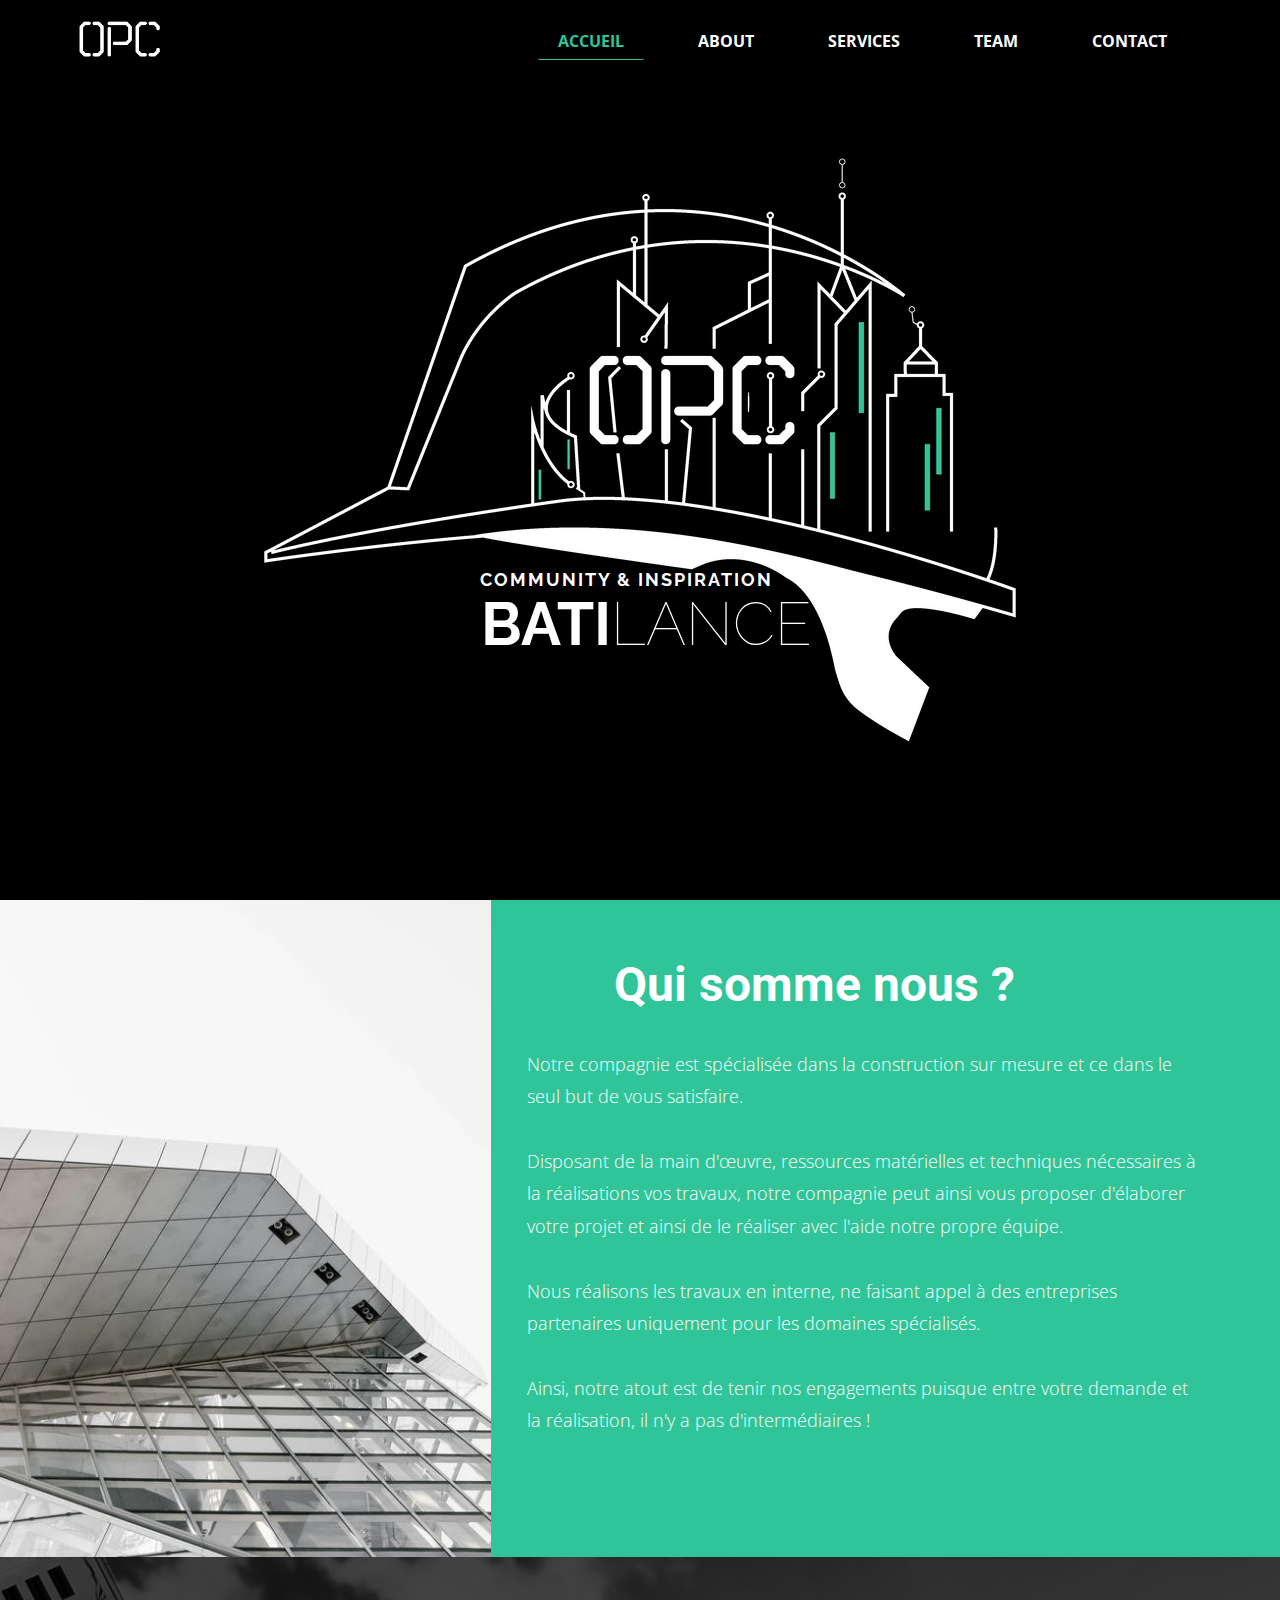
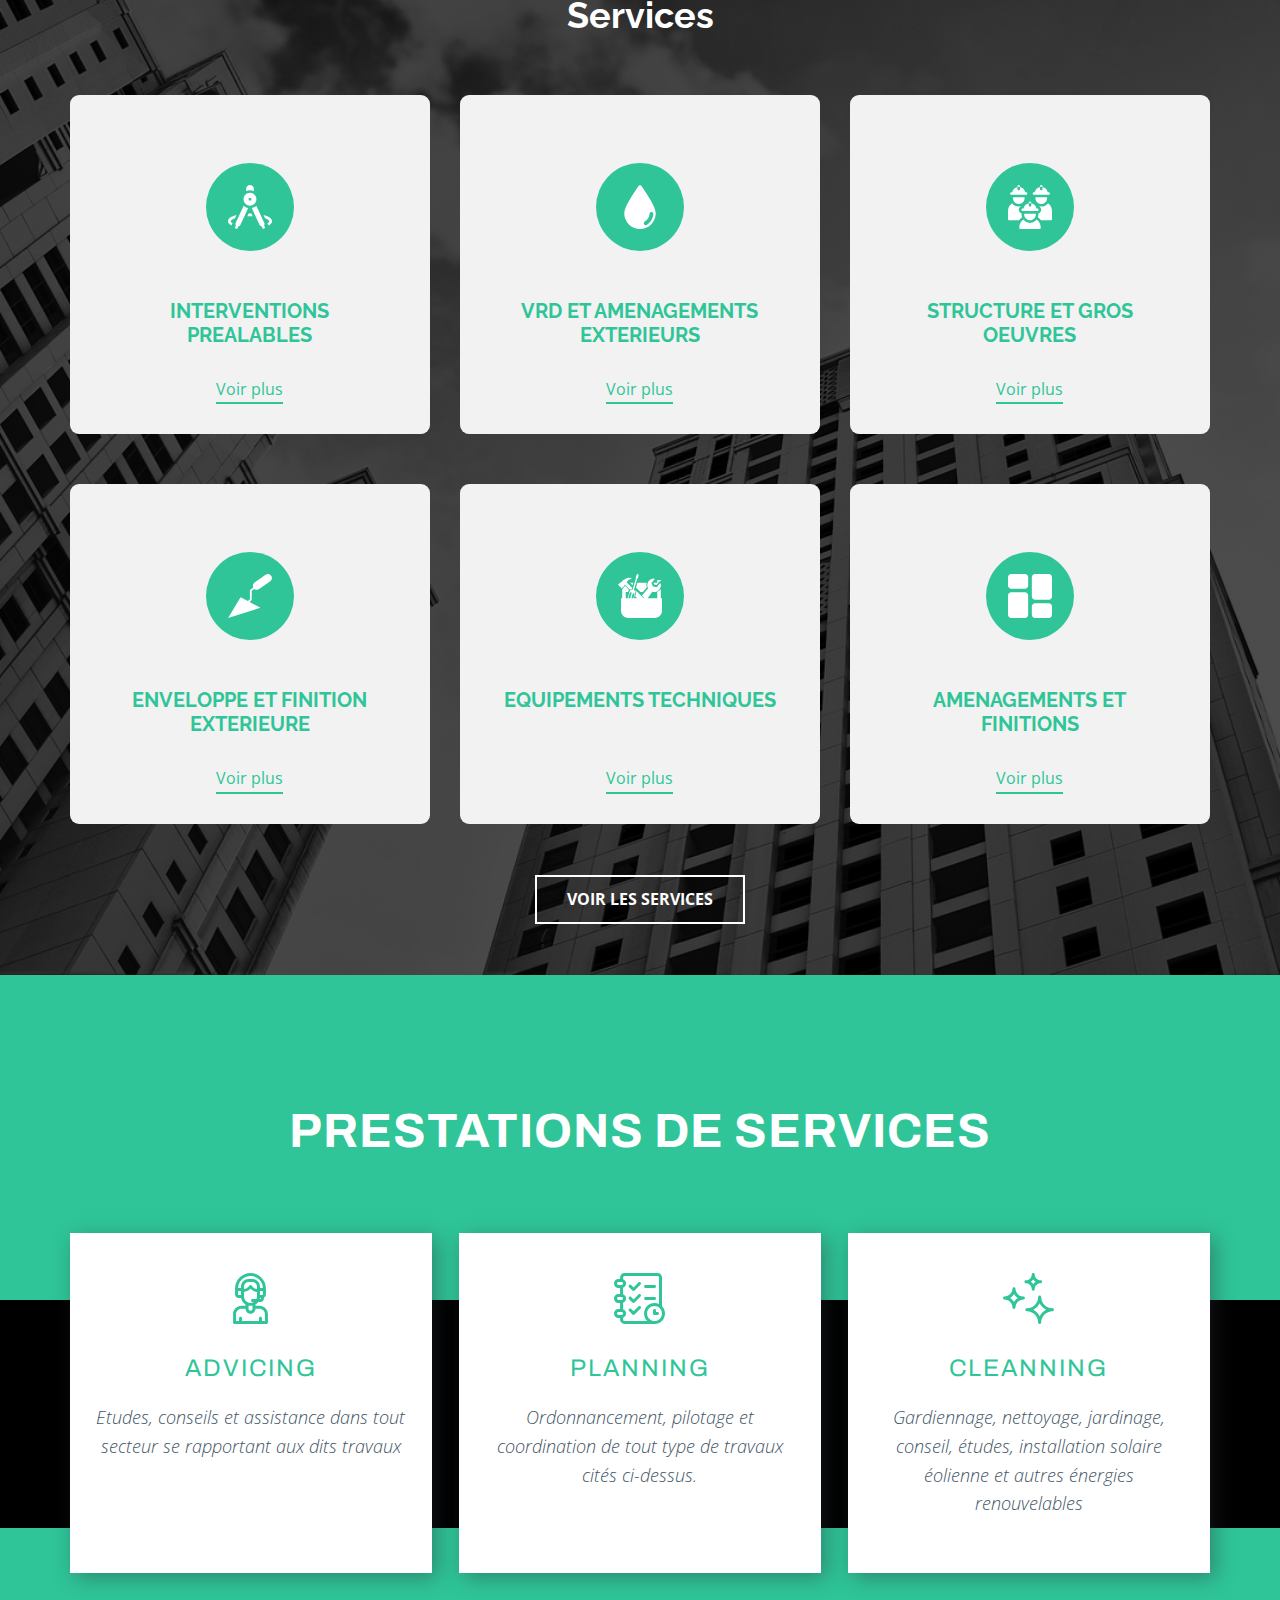
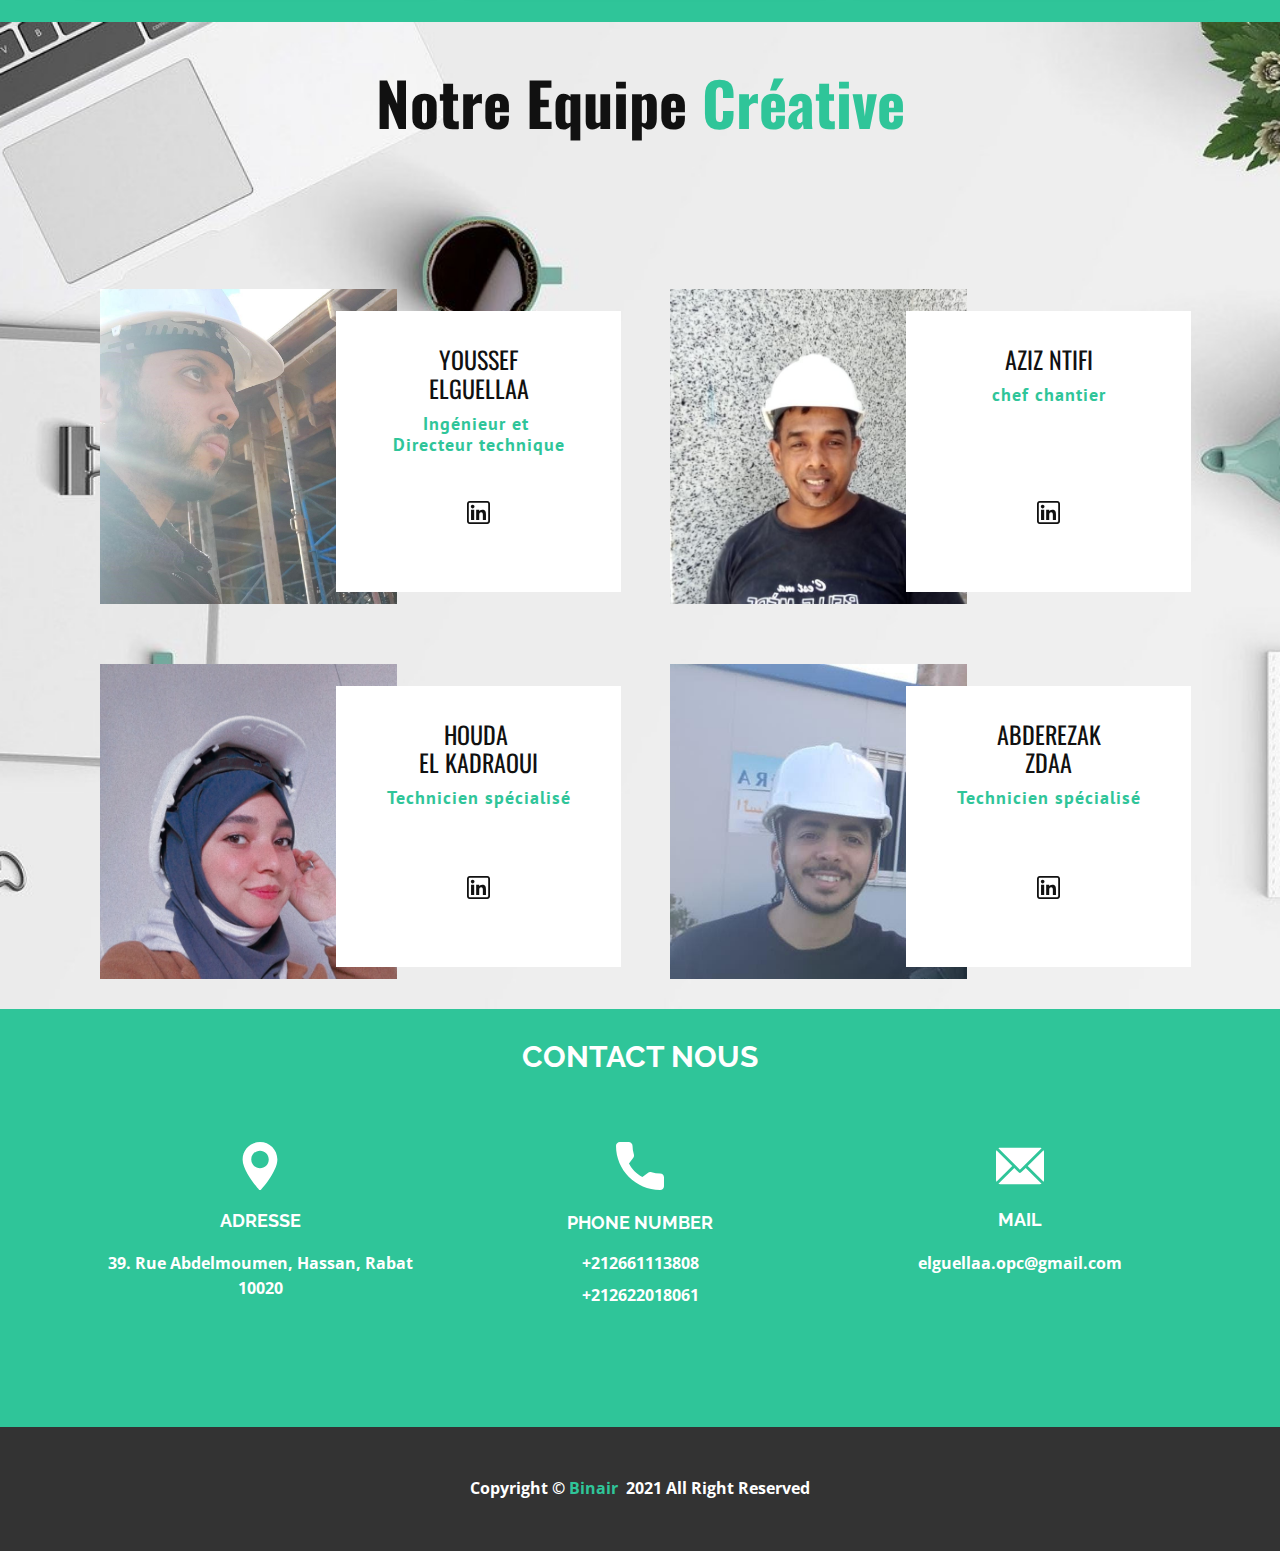
==== commit 36995796: "last mod" ====
--- a/index.html
+++ b/index.html
@@ -16,7 +16,7 @@
     />
 
     <title>Batilance | Home</title>
-    <link rel="stylesheet" href="nicepage.css" media="screen" />
+    <link rel="stylesheet" href="binair.css" media="screen" />
     <link rel="stylesheet" href="index.css" media="screen" />
     <script
       class="u-script"
@@ -27,7 +27,7 @@
     <script
       class="u-script"
       type="text/javascript"
-      src="nicepage.js"
+      src="binair.js"
       defer=""
     ></script>
 
@@ -391,7 +391,7 @@
       data-image-width="1280"
       data-image-height="854"
     >
-      <div class="u-clearfix u-sheet u-valign-middle u-sheet-1">
+      <div class="u-clearfix u-sheet u-valign-middle-xs u-sheet-1">
         <h2 class="u-text u-text-white u-text-1">Services</h2>
         <div class="u-expanded-width u-list u-list-1">
           <div class="u-repeater u-repeater-1">
@@ -466,8 +466,8 @@
                   INTERVENTIONS PREALABLES<br />
                 </h5>
                 <a
+                  onclick="window.open('https://batilance.ma/travaux.html#section1', '_self')"
                   data-page-id="2618504778"
-                  onclick="window.open('https://batilance.ma/travaux.html#section1', '_self')"
                   class="
                     u-active-none
                     u-border-2
@@ -907,7 +907,7 @@
           </div>
         </div>
         <a
-          onclick="window.open('https://batilance.ma/travaux.html', '_self')"
+          onclick="window.open('https://batilance.ma', '_self')"
           data-page-id="2618504778"
           class="
             u-border-2
@@ -1140,11 +1140,30 @@
       data-image-width="1280"
       data-image-height="768"
     >
-      <div class="u-clearfix u-sheet u-sheet-1">
+      <div
+        class="
+          u-clearfix
+          u-sheet
+          u-valign-middle-md
+          u-valign-middle-sm
+          u-valign-middle-xs
+          u-sheet-1
+        "
+      >
         <h1 class="u-custom-font u-font-oswald u-text u-text-1">
           Notre Equipe <span class="u-text-custom-color-2">Créative</span>
         </h1>
-        <div class="u-expanded-width-xl u-expanded-width-xs u-list u-list-1">
+        <div
+          class="
+            u-align-center-md
+            u-align-center-sm
+            u-align-center-xs
+            u-expanded-width-xl
+            u-expanded-width-xs
+            u-list
+            u-list-1
+          "
+        >
           <div class="u-repeater u-repeater-1">
             <div class="u-container-style u-list-item u-repeater-item">
               <div
--- a/binair.css
+++ b/binair.css
@@ -0,0 +1,34848 @@
+/*begin-commonstyles library*//*!
+ * froala_editor v3.2.3 (https://www.froala.com/wysiwyg-editor)
+ * License https://froala.com/wysiwyg-editor/terms/
+ * Copyright 2014-2020 Froala Labs
+ */
+
+.fr-clearfix::after {
+  clear: both;
+  display: block;
+  content: "";
+  height: 0; }
+
+.fr-hide-by-clipping {
+  position: absolute;
+  width: 1px;
+  height: 1px;
+  padding: 0;
+  margin: -1px;
+  overflow: hidden;
+  clip: rect(0, 0, 0, 0);
+  border: 0; }
+
+.fr-view img.fr-rounded, .fr-view .fr-img-caption.fr-rounded img {
+  border-radius: 10px;
+  -moz-border-radius: 10px;
+  -webkit-border-radius: 10px;
+  -moz-background-clip: padding;
+  -webkit-background-clip: padding-box;
+  background-clip: padding-box; }
+
+.fr-view img.fr-shadow, .fr-view .fr-img-caption.fr-shadow img {
+  -webkit-box-shadow: 10px 10px 5px 0px #cccccc;
+  -moz-box-shadow: 10px 10px 5px 0px #cccccc;
+  box-shadow: 10px 10px 5px 0px #cccccc; }
+
+.fr-view img.fr-bordered, .fr-view .fr-img-caption.fr-bordered img {
+  border: solid 5px #CCC; }
+
+.fr-view img.fr-bordered {
+  -webkit-box-sizing: content-box;
+  -moz-box-sizing: content-box;
+  box-sizing: content-box; }
+
+.fr-view .fr-img-caption.fr-bordered img {
+  -webkit-box-sizing: border-box;
+  -moz-box-sizing: border-box;
+  box-sizing: border-box; }
+
+.fr-view {
+  word-wrap: break-word; }
+  .fr-view span[style~="color:"] a {
+    color: inherit; }
+  .fr-view strong {
+    font-weight: 700; }
+  .fr-view table {
+    border: none;
+    border-collapse: collapse;
+    empty-cells: show;
+    max-width: 100%; }
+    .fr-view table td {
+      min-width: 5px; }
+    .fr-view table.fr-dashed-borders td, .fr-view table.fr-dashed-borders th {
+      border-style: dashed; }
+    .fr-view table.fr-alternate-rows tbody tr:nth-child(2n) {
+      background: whitesmoke; }
+    .fr-view table td, .fr-view table th {
+      border: 1px solid #DDD; }
+      .fr-view table td:empty, .fr-view table th:empty {
+        height: 20px; }
+      .fr-view table td.fr-highlighted, .fr-view table th.fr-highlighted {
+        border: 1px double red; }
+      .fr-view table td.fr-thick, .fr-view table th.fr-thick {
+        border-width: 2px; }
+    .fr-view table th {
+      background: #ececec; }
+  .fr-view hr {
+    clear: both;
+    user-select: none;
+    -o-user-select: none;
+    -moz-user-select: none;
+    -khtml-user-select: none;
+    -webkit-user-select: none;
+    -ms-user-select: none;
+    break-after: always;
+    page-break-after: always; }
+  .fr-view .fr-file {
+    position: relative; }
+    .fr-view .fr-file::after {
+      position: relative;
+      content: "\1F4CE";
+      font-weight: normal; }
+  .fr-view pre {
+    white-space: pre-wrap;
+    word-wrap: break-word;
+    overflow: visible; }
+/*.fr-view[dir="rtl"] blockquote {
+  border-left: none;
+  border-right: solid 2px #5E35B1;
+  margin-right: 0;
+  padding-right: 5px;
+  padding-left: 0; }
+  .fr-view[dir="rtl"] blockquote blockquote {
+    border-color: #00BCD4; }
+    .fr-view[dir="rtl"] blockquote blockquote blockquote {
+      border-color: #43A047; }
+.fr-view blockquote {
+  border-left: solid 2px #5E35B1;
+  margin-left: 0;
+  padding-left: 5px;
+  color: #5E35B1; }
+  .fr-view blockquote blockquote {
+    border-color: #00BCD4;
+    color: #00BCD4; }
+    .fr-view blockquote blockquote blockquote {
+      border-color: #43A047;
+      color: #43A047; }*/
+  .fr-view span.fr-emoticon {
+    font-weight: normal;
+    font-family: "Apple Color Emoji","Segoe UI Emoji","NotoColorEmoji","Segoe UI Symbol","Android Emoji","EmojiSymbols";
+    display: inline;
+    line-height: 0; }
+    .fr-view span.fr-emoticon.fr-emoticon-img {
+      background-repeat: no-repeat !important;
+      font-size: inherit;
+      height: 1em;
+      width: 1em;
+      min-height: 20px;
+      min-width: 20px;
+      display: inline-block;
+      margin: -.1em .1em .1em;
+      line-height: 1;
+      vertical-align: middle; }
+  .fr-view .fr-text-gray {
+    color: #AAA !important; }
+  .fr-view .fr-text-bordered {
+    border-top: solid 1px #222;
+    border-bottom: solid 1px #222;
+    padding: 10px 0; }
+  .fr-view .fr-text-spaced {
+    letter-spacing: 1px; }
+  .fr-view .fr-text-uppercase {
+    text-transform: uppercase; }
+  .fr-view .fr-class-highlighted {
+    background-color: #ffff00; }
+  .fr-view .fr-class-code {
+    border-color: #cccccc;
+    border-radius: 2px;
+    -moz-border-radius: 2px;
+    -webkit-border-radius: 2px;
+    -moz-background-clip: padding;
+    -webkit-background-clip: padding-box;
+    background-clip: padding-box;
+    background: #f5f5f5;
+    padding: 10px;
+    font-family: "Courier New", Courier, monospace; }
+  .fr-view .fr-class-transparency {
+    opacity: 0.5; }
+  .fr-view img {
+    position: relative;
+    max-width: 100%; }
+    .fr-view img.fr-dib {
+      margin: 10px auto;
+      display: block;
+      float: none;
+      vertical-align: top; }
+      .fr-view img.fr-dib.fr-fil {
+        margin-left: 0;
+        text-align: left; }
+      .fr-view img.fr-dib.fr-fir {
+        margin-right: 0;
+        text-align: right; }
+    .fr-view img.fr-dii {
+      display: inline-block;
+      float: none;
+      vertical-align: bottom;
+      margin-left: 5px;
+      margin-right: 5px;
+      max-width: calc(100% - (2 * 5px)); }
+      .fr-view img.fr-dii.fr-fil {
+        float: left;
+        margin: 10px 15px 10px 0;
+        max-width: calc(100% - 5px); }
+      .fr-view img.fr-dii.fr-fir {
+        float: right;
+        margin: 10px 0 10px 15px;
+        max-width: calc(100% - 5px); }
+  .fr-view span.fr-img-caption {
+    position: relative;
+    max-width: 100%; }
+    .fr-view span.fr-img-caption.fr-dib {
+      margin: 5px auto;
+      display: block;
+      float: none;
+      vertical-align: top; }
+      .fr-view span.fr-img-caption.fr-dib.fr-fil {
+        margin-left: 0;
+        text-align: left; }
+      .fr-view span.fr-img-caption.fr-dib.fr-fir {
+        margin-right: 0;
+        text-align: right; }
+    .fr-view span.fr-img-caption.fr-dii {
+      display: inline-block;
+      float: none;
+      vertical-align: bottom;
+      margin-left: 5px;
+      margin-right: 5px;
+      max-width: calc(100% - (2 * 5px)); }
+      .fr-view span.fr-img-caption.fr-dii.fr-fil {
+        float: left;
+        margin: 5px 5px 5px 0;
+        max-width: calc(100% - 5px); }
+      .fr-view span.fr-img-caption.fr-dii.fr-fir {
+        float: right;
+        margin: 5px 0 5px 5px;
+        max-width: calc(100% - 5px); }
+  .fr-view .fr-video {
+    text-align: center;
+    position: relative; }
+    .fr-view .fr-video.fr-rv {
+      padding-bottom: 56.25%;
+      padding-top: 30px;
+      height: 0;
+      overflow: hidden; }
+      .fr-view .fr-video.fr-rv > iframe, .fr-view .fr-video.fr-rv object, .fr-view .fr-video.fr-rv embed {
+        position: absolute !important;
+        top: 0;
+        left: 0;
+        width: 100%;
+        height: 100%; }
+    .fr-view .fr-video > * {
+      -webkit-box-sizing: content-box;
+      -moz-box-sizing: content-box;
+      box-sizing: content-box;
+      max-width: 100%;
+      border: none; }
+    .fr-view .fr-video.fr-dvb {
+      display: block;
+      clear: both; }
+      .fr-view .fr-video.fr-dvb.fr-fvl {
+        text-align: left; }
+      .fr-view .fr-video.fr-dvb.fr-fvr {
+        text-align: right; }
+    .fr-view .fr-video.fr-dvi {
+      display: inline-block; }
+      .fr-view .fr-video.fr-dvi.fr-fvl {
+        float: left; }
+      .fr-view .fr-video.fr-dvi.fr-fvr {
+        float: right; }
+  .fr-view a.fr-strong {
+    font-weight: 700; }
+  .fr-view a.fr-green {
+    color: green; }
+  .fr-view .fr-img-caption {
+    text-align: center; }
+    .fr-view .fr-img-caption .fr-img-wrap {
+      padding: 0;
+      margin: auto;
+      text-align: center;
+      width: 100%; }
+      .fr-view .fr-img-caption .fr-img-wrap a {
+        display: block; }
+      .fr-view .fr-img-caption .fr-img-wrap img {
+        display: block;
+        margin: auto;
+        width: 100%; }
+      .fr-view .fr-img-caption .fr-img-wrap > span {
+        margin: auto;
+        display: block;
+        padding: 5px 5px 10px;
+        font-size: 14px;
+        font-weight: initial;
+        -webkit-box-sizing: border-box;
+        -moz-box-sizing: border-box;
+        box-sizing: border-box;
+        -webkit-opacity: 0.9;
+        -moz-opacity: 0.9;
+        opacity: 0.9;
+        -ms-filter: "progid:DXImageTransform.Microsoft.Alpha(Opacity=0)";
+        width: 100%;
+        text-align: center; }
+  .fr-view button.fr-rounded, .fr-view input.fr-rounded, .fr-view textarea.fr-rounded {
+    border-radius: 10px;
+    -moz-border-radius: 10px;
+    -webkit-border-radius: 10px;
+    -moz-background-clip: padding;
+    -webkit-background-clip: padding-box;
+    background-clip: padding-box; }
+  .fr-view button.fr-large, .fr-view input.fr-large, .fr-view textarea.fr-large {
+    font-size: 24px; }
+  .fr-view ul, .fr-view ol {
+    list-style-position: inside; }
+
+/**
+ * Image style.
+ */
+a.fr-view.fr-strong {
+  font-weight: 700; }
+a.fr-view.fr-green {
+  color: green; }
+
+/**
+ * Link style.
+ */
+img.fr-view {
+  position: relative;
+  max-width: 100%; }
+  img.fr-view.fr-dib {
+    margin: 5px auto;
+    display: block;
+    float: none;
+    vertical-align: top; }
+    img.fr-view.fr-dib.fr-fil {
+      margin-left: 0;
+      text-align: left; }
+    img.fr-view.fr-dib.fr-fir {
+      margin-right: 0;
+      text-align: right; }
+  img.fr-view.fr-dii {
+    display: inline-block;
+    float: none;
+    vertical-align: bottom;
+    margin-left: 5px;
+    margin-right: 5px;
+    max-width: calc(100% - (2 * 5px)); }
+    img.fr-view.fr-dii.fr-fil {
+      float: left;
+      margin: 5px 5px 5px 0;
+      max-width: calc(100% - 5px); }
+    img.fr-view.fr-dii.fr-fir {
+      float: right;
+      margin: 5px 0 5px 5px;
+      max-width: calc(100% - 5px); }
+
+span.fr-img-caption.fr-view {
+  position: relative;
+  max-width: 100%; }
+  span.fr-img-caption.fr-view.fr-dib {
+    margin: 5px auto;
+    display: block;
+    float: none;
+    vertical-align: top; }
+    span.fr-img-caption.fr-view.fr-dib.fr-fil {
+      margin-left: 0;
+      text-align: left; }
+    span.fr-img-caption.fr-view.fr-dib.fr-fir {
+      margin-right: 0;
+      text-align: right; }
+  span.fr-img-caption.fr-view.fr-dii {
+    display: inline-block;
+    float: none;
+    vertical-align: bottom;
+    margin-left: 5px;
+    margin-right: 5px;
+    max-width: calc(100% - (2 * 5px)); }
+    span.fr-img-caption.fr-view.fr-dii.fr-fil {
+      float: left;
+      margin: 5px 5px 5px 0;
+      max-width: calc(100% - 5px); }
+    span.fr-img-caption.fr-view.fr-dii.fr-fir {
+      float: right;
+      margin: 5px 0 5px 5px;
+      max-width: calc(100% - 5px); }
+/*end-commonstyles library*//*begin-commonstyles library*/@charset "UTF-8";
+
+/*!
+ * animate.css -https://daneden.github.io/animate.css/
+ * Version - 3.7.2
+ * Licensed under the MIT license - http://opensource.org/licenses/MIT
+ *
+ * Copyright (c) 2019 Daniel Eden
+ */
+
+@-webkit-keyframes bounce {
+  from,
+  20%,
+  53%,
+  80%,
+  to {
+    -webkit-animation-timing-function: cubic-bezier(0.215, 0.61, 0.355, 1);
+    animation-timing-function: cubic-bezier(0.215, 0.61, 0.355, 1);
+    -webkit-transform: translate3d(0, 0, 0);
+    transform: translate3d(0, 0, 0);
+  }
+
+  40%,
+  43% {
+    -webkit-animation-timing-function: cubic-bezier(0.755, 0.05, 0.855, 0.06);
+    animation-timing-function: cubic-bezier(0.755, 0.05, 0.855, 0.06);
+    -webkit-transform: translate3d(0, -30px, 0);
+    transform: translate3d(0, -30px, 0);
+  }
+
+  70% {
+    -webkit-animation-timing-function: cubic-bezier(0.755, 0.05, 0.855, 0.06);
+    animation-timing-function: cubic-bezier(0.755, 0.05, 0.855, 0.06);
+    -webkit-transform: translate3d(0, -15px, 0);
+    transform: translate3d(0, -15px, 0);
+  }
+
+  90% {
+    -webkit-transform: translate3d(0, -4px, 0);
+    transform: translate3d(0, -4px, 0);
+  }
+}
+
+@keyframes bounce {
+  from,
+  20%,
+  53%,
+  80%,
+  to {
+    -webkit-animation-timing-function: cubic-bezier(0.215, 0.61, 0.355, 1);
+    animation-timing-function: cubic-bezier(0.215, 0.61, 0.355, 1);
+    -webkit-transform: translate3d(0, 0, 0);
+    transform: translate3d(0, 0, 0);
+  }
+
+  40%,
+  43% {
+    -webkit-animation-timing-function: cubic-bezier(0.755, 0.05, 0.855, 0.06);
+    animation-timing-function: cubic-bezier(0.755, 0.05, 0.855, 0.06);
+    -webkit-transform: translate3d(0, -30px, 0);
+    transform: translate3d(0, -30px, 0);
+  }
+
+  70% {
+    -webkit-animation-timing-function: cubic-bezier(0.755, 0.05, 0.855, 0.06);
+    animation-timing-function: cubic-bezier(0.755, 0.05, 0.855, 0.06);
+    -webkit-transform: translate3d(0, -15px, 0);
+    transform: translate3d(0, -15px, 0);
+  }
+
+  90% {
+    -webkit-transform: translate3d(0, -4px, 0);
+    transform: translate3d(0, -4px, 0);
+  }
+}
+
+.bounce {
+  -webkit-animation-name: bounce;
+  animation-name: bounce;
+  -webkit-transform-origin: center bottom;
+  transform-origin: center bottom;
+}
+
+@-webkit-keyframes flash {
+  from,
+  50%,
+  to {
+    opacity: 1;
+  }
+
+  25%,
+  75% {
+    opacity: 0;
+  }
+}
+
+@keyframes flash {
+  from,
+  50%,
+  to {
+    opacity: 1;
+  }
+
+  25%,
+  75% {
+    opacity: 0;
+  }
+}
+
+.flash {
+  -webkit-animation-name: flash;
+  animation-name: flash;
+}
+
+/* originally authored by Nick Pettit - https://github.com/nickpettit/glide */
+
+@-webkit-keyframes pulse {
+  from {
+    -webkit-transform: scale3d(1, 1, 1);
+    transform: scale3d(1, 1, 1);
+  }
+
+  50% {
+    -webkit-transform: scale3d(1.05, 1.05, 1.05);
+    transform: scale3d(1.05, 1.05, 1.05);
+  }
+
+  to {
+    -webkit-transform: scale3d(1, 1, 1);
+    transform: scale3d(1, 1, 1);
+  }
+}
+
+@keyframes pulse {
+  from {
+    -webkit-transform: scale3d(1, 1, 1);
+    transform: scale3d(1, 1, 1);
+  }
+
+  50% {
+    -webkit-transform: scale3d(1.05, 1.05, 1.05);
+    transform: scale3d(1.05, 1.05, 1.05);
+  }
+
+  to {
+    -webkit-transform: scale3d(1, 1, 1);
+    transform: scale3d(1, 1, 1);
+  }
+}
+
+.pulse {
+  -webkit-animation-name: pulse;
+  animation-name: pulse;
+}
+
+@-webkit-keyframes rubberBand {
+  from {
+    -webkit-transform: scale3d(1, 1, 1);
+    transform: scale3d(1, 1, 1);
+  }
+
+  30% {
+    -webkit-transform: scale3d(1.25, 0.75, 1);
+    transform: scale3d(1.25, 0.75, 1);
+  }
+
+  40% {
+    -webkit-transform: scale3d(0.75, 1.25, 1);
+    transform: scale3d(0.75, 1.25, 1);
+  }
+
+  50% {
+    -webkit-transform: scale3d(1.15, 0.85, 1);
+    transform: scale3d(1.15, 0.85, 1);
+  }
+
+  65% {
+    -webkit-transform: scale3d(0.95, 1.05, 1);
+    transform: scale3d(0.95, 1.05, 1);
+  }
+
+  75% {
+    -webkit-transform: scale3d(1.05, 0.95, 1);
+    transform: scale3d(1.05, 0.95, 1);
+  }
+
+  to {
+    -webkit-transform: scale3d(1, 1, 1);
+    transform: scale3d(1, 1, 1);
+  }
+}
+
+@keyframes rubberBand {
+  from {
+    -webkit-transform: scale3d(1, 1, 1);
+    transform: scale3d(1, 1, 1);
+  }
+
+  30% {
+    -webkit-transform: scale3d(1.25, 0.75, 1);
+    transform: scale3d(1.25, 0.75, 1);
+  }
+
+  40% {
+    -webkit-transform: scale3d(0.75, 1.25, 1);
+    transform: scale3d(0.75, 1.25, 1);
+  }
+
+  50% {
+    -webkit-transform: scale3d(1.15, 0.85, 1);
+    transform: scale3d(1.15, 0.85, 1);
+  }
+
+  65% {
+    -webkit-transform: scale3d(0.95, 1.05, 1);
+    transform: scale3d(0.95, 1.05, 1);
+  }
+
+  75% {
+    -webkit-transform: scale3d(1.05, 0.95, 1);
+    transform: scale3d(1.05, 0.95, 1);
+  }
+
+  to {
+    -webkit-transform: scale3d(1, 1, 1);
+    transform: scale3d(1, 1, 1);
+  }
+}
+
+.rubberBand {
+  -webkit-animation-name: rubberBand;
+  animation-name: rubberBand;
+}
+
+@-webkit-keyframes shake {
+  from,
+  to {
+    -webkit-transform: translate3d(0, 0, 0);
+    transform: translate3d(0, 0, 0);
+  }
+
+  10%,
+  30%,
+  50%,
+  70%,
+  90% {
+    -webkit-transform: translate3d(-10px, 0, 0);
+    transform: translate3d(-10px, 0, 0);
+  }
+
+  20%,
+  40%,
+  60%,
+  80% {
+    -webkit-transform: translate3d(10px, 0, 0);
+    transform: translate3d(10px, 0, 0);
+  }
+}
+
+@keyframes shake {
+  from,
+  to {
+    -webkit-transform: translate3d(0, 0, 0);
+    transform: translate3d(0, 0, 0);
+  }
+
+  10%,
+  30%,
+  50%,
+  70%,
+  90% {
+    -webkit-transform: translate3d(-10px, 0, 0);
+    transform: translate3d(-10px, 0, 0);
+  }
+
+  20%,
+  40%,
+  60%,
+  80% {
+    -webkit-transform: translate3d(10px, 0, 0);
+    transform: translate3d(10px, 0, 0);
+  }
+}
+
+.shake {
+  -webkit-animation-name: shake;
+  animation-name: shake;
+}
+
+@-webkit-keyframes headShake {
+  0% {
+    -webkit-transform: translateX(0);
+    transform: translateX(0);
+  }
+
+  6.5% {
+    -webkit-transform: translateX(-6px) rotateY(-9deg);
+    transform: translateX(-6px) rotateY(-9deg);
+  }
+
+  18.5% {
+    -webkit-transform: translateX(5px) rotateY(7deg);
+    transform: translateX(5px) rotateY(7deg);
+  }
+
+  31.5% {
+    -webkit-transform: translateX(-3px) rotateY(-5deg);
+    transform: translateX(-3px) rotateY(-5deg);
+  }
+
+  43.5% {
+    -webkit-transform: translateX(2px) rotateY(3deg);
+    transform: translateX(2px) rotateY(3deg);
+  }
+
+  50% {
+    -webkit-transform: translateX(0);
+    transform: translateX(0);
+  }
+}
+
+@keyframes headShake {
+  0% {
+    -webkit-transform: translateX(0);
+    transform: translateX(0);
+  }
+
+  6.5% {
+    -webkit-transform: translateX(-6px) rotateY(-9deg);
+    transform: translateX(-6px) rotateY(-9deg);
+  }
+
+  18.5% {
+    -webkit-transform: translateX(5px) rotateY(7deg);
+    transform: translateX(5px) rotateY(7deg);
+  }
+
+  31.5% {
+    -webkit-transform: translateX(-3px) rotateY(-5deg);
+    transform: translateX(-3px) rotateY(-5deg);
+  }
+
+  43.5% {
+    -webkit-transform: translateX(2px) rotateY(3deg);
+    transform: translateX(2px) rotateY(3deg);
+  }
+
+  50% {
+    -webkit-transform: translateX(0);
+    transform: translateX(0);
+  }
+}
+
+.headShake {
+  -webkit-animation-timing-function: ease-in-out;
+  animation-timing-function: ease-in-out;
+  -webkit-animation-name: headShake;
+  animation-name: headShake;
+}
+
+@-webkit-keyframes swing {
+  20% {
+    -webkit-transform: rotate3d(0, 0, 1, 15deg);
+    transform: rotate3d(0, 0, 1, 15deg);
+  }
+
+  40% {
+    -webkit-transform: rotate3d(0, 0, 1, -10deg);
+    transform: rotate3d(0, 0, 1, -10deg);
+  }
+
+  60% {
+    -webkit-transform: rotate3d(0, 0, 1, 5deg);
+    transform: rotate3d(0, 0, 1, 5deg);
+  }
+
+  80% {
+    -webkit-transform: rotate3d(0, 0, 1, -5deg);
+    transform: rotate3d(0, 0, 1, -5deg);
+  }
+
+  to {
+    -webkit-transform: rotate3d(0, 0, 1, 0deg);
+    transform: rotate3d(0, 0, 1, 0deg);
+  }
+}
+
+@keyframes swing {
+  20% {
+    -webkit-transform: rotate3d(0, 0, 1, 15deg);
+    transform: rotate3d(0, 0, 1, 15deg);
+  }
+
+  40% {
+    -webkit-transform: rotate3d(0, 0, 1, -10deg);
+    transform: rotate3d(0, 0, 1, -10deg);
+  }
+
+  60% {
+    -webkit-transform: rotate3d(0, 0, 1, 5deg);
+    transform: rotate3d(0, 0, 1, 5deg);
+  }
+
+  80% {
+    -webkit-transform: rotate3d(0, 0, 1, -5deg);
+    transform: rotate3d(0, 0, 1, -5deg);
+  }
+
+  to {
+    -webkit-transform: rotate3d(0, 0, 1, 0deg);
+    transform: rotate3d(0, 0, 1, 0deg);
+  }
+}
+
+.swing {
+  -webkit-transform-origin: top center;
+  transform-origin: top center;
+  -webkit-animation-name: swing;
+  animation-name: swing;
+}
+
+@-webkit-keyframes tada {
+  from {
+    -webkit-transform: scale3d(1, 1, 1);
+    transform: scale3d(1, 1, 1);
+  }
+
+  10%,
+  20% {
+    -webkit-transform: scale3d(0.9, 0.9, 0.9) rotate3d(0, 0, 1, -3deg);
+    transform: scale3d(0.9, 0.9, 0.9) rotate3d(0, 0, 1, -3deg);
+  }
+
+  30%,
+  50%,
+  70%,
+  90% {
+    -webkit-transform: scale3d(1.1, 1.1, 1.1) rotate3d(0, 0, 1, 3deg);
+    transform: scale3d(1.1, 1.1, 1.1) rotate3d(0, 0, 1, 3deg);
+  }
+
+  40%,
+  60%,
+  80% {
+    -webkit-transform: scale3d(1.1, 1.1, 1.1) rotate3d(0, 0, 1, -3deg);
+    transform: scale3d(1.1, 1.1, 1.1) rotate3d(0, 0, 1, -3deg);
+  }
+
+  to {
+    -webkit-transform: scale3d(1, 1, 1);
+    transform: scale3d(1, 1, 1);
+  }
+}
+
+@keyframes tada {
+  from {
+    -webkit-transform: scale3d(1, 1, 1);
+    transform: scale3d(1, 1, 1);
+  }
+
+  10%,
+  20% {
+    -webkit-transform: scale3d(0.9, 0.9, 0.9) rotate3d(0, 0, 1, -3deg);
+    transform: scale3d(0.9, 0.9, 0.9) rotate3d(0, 0, 1, -3deg);
+  }
+
+  30%,
+  50%,
+  70%,
+  90% {
+    -webkit-transform: scale3d(1.1, 1.1, 1.1) rotate3d(0, 0, 1, 3deg);
+    transform: scale3d(1.1, 1.1, 1.1) rotate3d(0, 0, 1, 3deg);
+  }
+
+  40%,
+  60%,
+  80% {
+    -webkit-transform: scale3d(1.1, 1.1, 1.1) rotate3d(0, 0, 1, -3deg);
+    transform: scale3d(1.1, 1.1, 1.1) rotate3d(0, 0, 1, -3deg);
+  }
+
+  to {
+    -webkit-transform: scale3d(1, 1, 1);
+    transform: scale3d(1, 1, 1);
+  }
+}
+
+.tada {
+  -webkit-animation-name: tada;
+  animation-name: tada;
+}
+
+/* originally authored by Nick Pettit - https://github.com/nickpettit/glide */
+
+@-webkit-keyframes wobble {
+  from {
+    -webkit-transform: translate3d(0, 0, 0);
+    transform: translate3d(0, 0, 0);
+  }
+
+  15% {
+    -webkit-transform: translate3d(-25%, 0, 0) rotate3d(0, 0, 1, -5deg);
+    transform: translate3d(-25%, 0, 0) rotate3d(0, 0, 1, -5deg);
+  }
+
+  30% {
+    -webkit-transform: translate3d(20%, 0, 0) rotate3d(0, 0, 1, 3deg);
+    transform: translate3d(20%, 0, 0) rotate3d(0, 0, 1, 3deg);
+  }
+
+  45% {
+    -webkit-transform: translate3d(-15%, 0, 0) rotate3d(0, 0, 1, -3deg);
+    transform: translate3d(-15%, 0, 0) rotate3d(0, 0, 1, -3deg);
+  }
+
+  60% {
+    -webkit-transform: translate3d(10%, 0, 0) rotate3d(0, 0, 1, 2deg);
+    transform: translate3d(10%, 0, 0) rotate3d(0, 0, 1, 2deg);
+  }
+
+  75% {
+    -webkit-transform: translate3d(-5%, 0, 0) rotate3d(0, 0, 1, -1deg);
+    transform: translate3d(-5%, 0, 0) rotate3d(0, 0, 1, -1deg);
+  }
+
+  to {
+    -webkit-transform: translate3d(0, 0, 0);
+    transform: translate3d(0, 0, 0);
+  }
+}
+
+@keyframes wobble {
+  from {
+    -webkit-transform: translate3d(0, 0, 0);
+    transform: translate3d(0, 0, 0);
+  }
+
+  15% {
+    -webkit-transform: translate3d(-25%, 0, 0) rotate3d(0, 0, 1, -5deg);
+    transform: translate3d(-25%, 0, 0) rotate3d(0, 0, 1, -5deg);
+  }
+
+  30% {
+    -webkit-transform: translate3d(20%, 0, 0) rotate3d(0, 0, 1, 3deg);
+    transform: translate3d(20%, 0, 0) rotate3d(0, 0, 1, 3deg);
+  }
+
+  45% {
+    -webkit-transform: translate3d(-15%, 0, 0) rotate3d(0, 0, 1, -3deg);
+    transform: translate3d(-15%, 0, 0) rotate3d(0, 0, 1, -3deg);
+  }
+
+  60% {
+    -webkit-transform: translate3d(10%, 0, 0) rotate3d(0, 0, 1, 2deg);
+    transform: translate3d(10%, 0, 0) rotate3d(0, 0, 1, 2deg);
+  }
+
+  75% {
+    -webkit-transform: translate3d(-5%, 0, 0) rotate3d(0, 0, 1, -1deg);
+    transform: translate3d(-5%, 0, 0) rotate3d(0, 0, 1, -1deg);
+  }
+
+  to {
+    -webkit-transform: translate3d(0, 0, 0);
+    transform: translate3d(0, 0, 0);
+  }
+}
+
+.wobble {
+  -webkit-animation-name: wobble;
+  animation-name: wobble;
+}
+
+@-webkit-keyframes jello {
+  from,
+  11.1%,
+  to {
+    -webkit-transform: translate3d(0, 0, 0);
+    transform: translate3d(0, 0, 0);
+  }
+
+  22.2% {
+    -webkit-transform: skewX(-12.5deg) skewY(-12.5deg);
+    transform: skewX(-12.5deg) skewY(-12.5deg);
+  }
+
+  33.3% {
+    -webkit-transform: skewX(6.25deg) skewY(6.25deg);
+    transform: skewX(6.25deg) skewY(6.25deg);
+  }
+
+  44.4% {
+    -webkit-transform: skewX(-3.125deg) skewY(-3.125deg);
+    transform: skewX(-3.125deg) skewY(-3.125deg);
+  }
+
+  55.5% {
+    -webkit-transform: skewX(1.5625deg) skewY(1.5625deg);
+    transform: skewX(1.5625deg) skewY(1.5625deg);
+  }
+
+  66.6% {
+    -webkit-transform: skewX(-0.78125deg) skewY(-0.78125deg);
+    transform: skewX(-0.78125deg) skewY(-0.78125deg);
+  }
+
+  77.7% {
+    -webkit-transform: skewX(0.390625deg) skewY(0.390625deg);
+    transform: skewX(0.390625deg) skewY(0.390625deg);
+  }
+
+  88.8% {
+    -webkit-transform: skewX(-0.1953125deg) skewY(-0.1953125deg);
+    transform: skewX(-0.1953125deg) skewY(-0.1953125deg);
+  }
+}
+
+@keyframes jello {
+  from,
+  11.1%,
+  to {
+    -webkit-transform: translate3d(0, 0, 0);
+    transform: translate3d(0, 0, 0);
+  }
+
+  22.2% {
+    -webkit-transform: skewX(-12.5deg) skewY(-12.5deg);
+    transform: skewX(-12.5deg) skewY(-12.5deg);
+  }
+
+  33.3% {
+    -webkit-transform: skewX(6.25deg) skewY(6.25deg);
+    transform: skewX(6.25deg) skewY(6.25deg);
+  }
+
+  44.4% {
+    -webkit-transform: skewX(-3.125deg) skewY(-3.125deg);
+    transform: skewX(-3.125deg) skewY(-3.125deg);
+  }
+
+  55.5% {
+    -webkit-transform: skewX(1.5625deg) skewY(1.5625deg);
+    transform: skewX(1.5625deg) skewY(1.5625deg);
+  }
+
+  66.6% {
+    -webkit-transform: skewX(-0.78125deg) skewY(-0.78125deg);
+    transform: skewX(-0.78125deg) skewY(-0.78125deg);
+  }
+
+  77.7% {
+    -webkit-transform: skewX(0.390625deg) skewY(0.390625deg);
+    transform: skewX(0.390625deg) skewY(0.390625deg);
+  }
+
+  88.8% {
+    -webkit-transform: skewX(-0.1953125deg) skewY(-0.1953125deg);
+    transform: skewX(-0.1953125deg) skewY(-0.1953125deg);
+  }
+}
+
+.jello {
+  -webkit-animation-name: jello;
+  animation-name: jello;
+  -webkit-transform-origin: center;
+  transform-origin: center;
+}
+
+@-webkit-keyframes heartBeat {
+  0% {
+    -webkit-transform: scale(1);
+    transform: scale(1);
+  }
+
+  14% {
+    -webkit-transform: scale(1.3);
+    transform: scale(1.3);
+  }
+
+  28% {
+    -webkit-transform: scale(1);
+    transform: scale(1);
+  }
+
+  42% {
+    -webkit-transform: scale(1.3);
+    transform: scale(1.3);
+  }
+
+  70% {
+    -webkit-transform: scale(1);
+    transform: scale(1);
+  }
+}
+
+@keyframes heartBeat {
+  0% {
+    -webkit-transform: scale(1);
+    transform: scale(1);
+  }
+
+  14% {
+    -webkit-transform: scale(1.3);
+    transform: scale(1.3);
+  }
+
+  28% {
+    -webkit-transform: scale(1);
+    transform: scale(1);
+  }
+
+  42% {
+    -webkit-transform: scale(1.3);
+    transform: scale(1.3);
+  }
+
+  70% {
+    -webkit-transform: scale(1);
+    transform: scale(1);
+  }
+}
+
+.heartBeat {
+  -webkit-animation-name: heartBeat;
+  animation-name: heartBeat;
+  -webkit-animation-duration: 1.3s;
+  animation-duration: 1.3s;
+  -webkit-animation-timing-function: ease-in-out;
+  animation-timing-function: ease-in-out;
+}
+
+@-webkit-keyframes bounceIn {
+  from,
+  20%,
+  40%,
+  60%,
+  80%,
+  to {
+    -webkit-animation-timing-function: cubic-bezier(0.215, 0.61, 0.355, 1);
+    animation-timing-function: cubic-bezier(0.215, 0.61, 0.355, 1);
+  }
+
+  0% {
+    opacity: 0;
+    -webkit-transform: scale3d(0.3, 0.3, 0.3);
+    transform: scale3d(0.3, 0.3, 0.3);
+  }
+
+  20% {
+    -webkit-transform: scale3d(1.1, 1.1, 1.1);
+    transform: scale3d(1.1, 1.1, 1.1);
+  }
+
+  40% {
+    -webkit-transform: scale3d(0.9, 0.9, 0.9);
+    transform: scale3d(0.9, 0.9, 0.9);
+  }
+
+  60% {
+    opacity: 1;
+    -webkit-transform: scale3d(1.03, 1.03, 1.03);
+    transform: scale3d(1.03, 1.03, 1.03);
+  }
+
+  80% {
+    -webkit-transform: scale3d(0.97, 0.97, 0.97);
+    transform: scale3d(0.97, 0.97, 0.97);
+  }
+
+  to {
+    opacity: 1;
+    -webkit-transform: scale3d(1, 1, 1);
+    transform: scale3d(1, 1, 1);
+  }
+}
+
+@keyframes bounceIn {
+  from,
+  20%,
+  40%,
+  60%,
+  80%,
+  to {
+    -webkit-animation-timing-function: cubic-bezier(0.215, 0.61, 0.355, 1);
+    animation-timing-function: cubic-bezier(0.215, 0.61, 0.355, 1);
+  }
+
+  0% {
+    opacity: 0;
+    -webkit-transform: scale3d(0.3, 0.3, 0.3);
+    transform: scale3d(0.3, 0.3, 0.3);
+  }
+
+  20% {
+    -webkit-transform: scale3d(1.1, 1.1, 1.1);
+    transform: scale3d(1.1, 1.1, 1.1);
+  }
+
+  40% {
+    -webkit-transform: scale3d(0.9, 0.9, 0.9);
+    transform: scale3d(0.9, 0.9, 0.9);
+  }
+
+  60% {
+    opacity: 1;
+    -webkit-transform: scale3d(1.03, 1.03, 1.03);
+    transform: scale3d(1.03, 1.03, 1.03);
+  }
+
+  80% {
+    -webkit-transform: scale3d(0.97, 0.97, 0.97);
+    transform: scale3d(0.97, 0.97, 0.97);
+  }
+
+  to {
+    opacity: 1;
+    -webkit-transform: scale3d(1, 1, 1);
+    transform: scale3d(1, 1, 1);
+  }
+}
+
+.bounceIn {
+  -webkit-animation-duration: 0.75s;
+  animation-duration: 0.75s;
+  -webkit-animation-name: bounceIn;
+  animation-name: bounceIn;
+}
+
+@-webkit-keyframes bounceInDown {
+  from,
+  60%,
+  75%,
+  90%,
+  to {
+    -webkit-animation-timing-function: cubic-bezier(0.215, 0.61, 0.355, 1);
+    animation-timing-function: cubic-bezier(0.215, 0.61, 0.355, 1);
+  }
+
+  0% {
+    opacity: 0;
+    -webkit-transform: translate3d(0, -3000px, 0);
+    transform: translate3d(0, -3000px, 0);
+  }
+
+  60% {
+    opacity: 1;
+    -webkit-transform: translate3d(0, 25px, 0);
+    transform: translate3d(0, 25px, 0);
+  }
+
+  75% {
+    -webkit-transform: translate3d(0, -10px, 0);
+    transform: translate3d(0, -10px, 0);
+  }
+
+  90% {
+    -webkit-transform: translate3d(0, 5px, 0);
+    transform: translate3d(0, 5px, 0);
+  }
+
+  to {
+    -webkit-transform: translate3d(0, 0, 0);
+    transform: translate3d(0, 0, 0);
+  }
+}
+
+@keyframes bounceInDown {
+  from,
+  60%,
+  75%,
+  90%,
+  to {
+    -webkit-animation-timing-function: cubic-bezier(0.215, 0.61, 0.355, 1);
+    animation-timing-function: cubic-bezier(0.215, 0.61, 0.355, 1);
+  }
+
+  0% {
+    opacity: 0;
+    -webkit-transform: translate3d(0, -3000px, 0);
+    transform: translate3d(0, -3000px, 0);
+  }
+
+  60% {
+    opacity: 1;
+    -webkit-transform: translate3d(0, 25px, 0);
+    transform: translate3d(0, 25px, 0);
+  }
+
+  75% {
+    -webkit-transform: translate3d(0, -10px, 0);
+    transform: translate3d(0, -10px, 0);
+  }
+
+  90% {
+    -webkit-transform: translate3d(0, 5px, 0);
+    transform: translate3d(0, 5px, 0);
+  }
+
+  to {
+    -webkit-transform: translate3d(0, 0, 0);
+    transform: translate3d(0, 0, 0);
+  }
+}
+
+.bounceInDown {
+  -webkit-animation-name: bounceInDown;
+  animation-name: bounceInDown;
+}
+
+@-webkit-keyframes bounceInLeft {
+  from,
+  60%,
+  75%,
+  90%,
+  to {
+    -webkit-animation-timing-function: cubic-bezier(0.215, 0.61, 0.355, 1);
+    animation-timing-function: cubic-bezier(0.215, 0.61, 0.355, 1);
+  }
+
+  0% {
+    opacity: 0;
+    -webkit-transform: translate3d(-3000px, 0, 0);
+    transform: translate3d(-3000px, 0, 0);
+  }
+
+  60% {
+    opacity: 1;
+    -webkit-transform: translate3d(25px, 0, 0);
+    transform: translate3d(25px, 0, 0);
+  }
+
+  75% {
+    -webkit-transform: translate3d(-10px, 0, 0);
+    transform: translate3d(-10px, 0, 0);
+  }
+
+  90% {
+    -webkit-transform: translate3d(5px, 0, 0);
+    transform: translate3d(5px, 0, 0);
+  }
+
+  to {
+    -webkit-transform: translate3d(0, 0, 0);
+    transform: translate3d(0, 0, 0);
+  }
+}
+
+@keyframes bounceInLeft {
+  from,
+  60%,
+  75%,
+  90%,
+  to {
+    -webkit-animation-timing-function: cubic-bezier(0.215, 0.61, 0.355, 1);
+    animation-timing-function: cubic-bezier(0.215, 0.61, 0.355, 1);
+  }
+
+  0% {
+    opacity: 0;
+    -webkit-transform: translate3d(-3000px, 0, 0);
+    transform: translate3d(-3000px, 0, 0);
+  }
+
+  60% {
+    opacity: 1;
+    -webkit-transform: translate3d(25px, 0, 0);
+    transform: translate3d(25px, 0, 0);
+  }
+
+  75% {
+    -webkit-transform: translate3d(-10px, 0, 0);
+    transform: translate3d(-10px, 0, 0);
+  }
+
+  90% {
+    -webkit-transform: translate3d(5px, 0, 0);
+    transform: translate3d(5px, 0, 0);
+  }
+
+  to {
+    -webkit-transform: translate3d(0, 0, 0);
+    transform: translate3d(0, 0, 0);
+  }
+}
+
+.bounceInLeft {
+  -webkit-animation-name: bounceInLeft;
+  animation-name: bounceInLeft;
+}
+
+@-webkit-keyframes bounceInRight {
+  from,
+  60%,
+  75%,
+  90%,
+  to {
+    -webkit-animation-timing-function: cubic-bezier(0.215, 0.61, 0.355, 1);
+    animation-timing-function: cubic-bezier(0.215, 0.61, 0.355, 1);
+  }
+
+  from {
+    opacity: 0;
+    -webkit-transform: translate3d(3000px, 0, 0);
+    transform: translate3d(3000px, 0, 0);
+  }
+
+  60% {
+    opacity: 1;
+    -webkit-transform: translate3d(-25px, 0, 0);
+    transform: translate3d(-25px, 0, 0);
+  }
+
+  75% {
+    -webkit-transform: translate3d(10px, 0, 0);
+    transform: translate3d(10px, 0, 0);
+  }
+
+  90% {
+    -webkit-transform: translate3d(-5px, 0, 0);
+    transform: translate3d(-5px, 0, 0);
+  }
+
+  to {
+    -webkit-transform: translate3d(0, 0, 0);
+    transform: translate3d(0, 0, 0);
+  }
+}
+
+@keyframes bounceInRight {
+  from,
+  60%,
+  75%,
+  90%,
+  to {
+    -webkit-animation-timing-function: cubic-bezier(0.215, 0.61, 0.355, 1);
+    animation-timing-function: cubic-bezier(0.215, 0.61, 0.355, 1);
+  }
+
+  from {
+    opacity: 0;
+    -webkit-transform: translate3d(3000px, 0, 0);
+    transform: translate3d(3000px, 0, 0);
+  }
+
+  60% {
+    opacity: 1;
+    -webkit-transform: translate3d(-25px, 0, 0);
+    transform: translate3d(-25px, 0, 0);
+  }
+
+  75% {
+    -webkit-transform: translate3d(10px, 0, 0);
+    transform: translate3d(10px, 0, 0);
+  }
+
+  90% {
+    -webkit-transform: translate3d(-5px, 0, 0);
+    transform: translate3d(-5px, 0, 0);
+  }
+
+  to {
+    -webkit-transform: translate3d(0, 0, 0);
+    transform: translate3d(0, 0, 0);
+  }
+}
+
+.bounceInRight {
+  -webkit-animation-name: bounceInRight;
+  animation-name: bounceInRight;
+}
+
+@-webkit-keyframes bounceInUp {
+  from,
+  60%,
+  75%,
+  90%,
+  to {
+    -webkit-animation-timing-function: cubic-bezier(0.215, 0.61, 0.355, 1);
+    animation-timing-function: cubic-bezier(0.215, 0.61, 0.355, 1);
+  }
+
+  from {
+    opacity: 0;
+    -webkit-transform: translate3d(0, 3000px, 0);
+    transform: translate3d(0, 3000px, 0);
+  }
+
+  60% {
+    opacity: 1;
+    -webkit-transform: translate3d(0, -20px, 0);
+    transform: translate3d(0, -20px, 0);
+  }
+
+  75% {
+    -webkit-transform: translate3d(0, 10px, 0);
+    transform: translate3d(0, 10px, 0);
+  }
+
+  90% {
+    -webkit-transform: translate3d(0, -5px, 0);
+    transform: translate3d(0, -5px, 0);
+  }
+
+  to {
+    -webkit-transform: translate3d(0, 0, 0);
+    transform: translate3d(0, 0, 0);
+  }
+}
+
+@keyframes bounceInUp {
+  from,
+  60%,
+  75%,
+  90%,
+  to {
+    -webkit-animation-timing-function: cubic-bezier(0.215, 0.61, 0.355, 1);
+    animation-timing-function: cubic-bezier(0.215, 0.61, 0.355, 1);
+  }
+
+  from {
+    opacity: 0;
+    -webkit-transform: translate3d(0, 3000px, 0);
+    transform: translate3d(0, 3000px, 0);
+  }
+
+  60% {
+    opacity: 1;
+    -webkit-transform: translate3d(0, -20px, 0);
+    transform: translate3d(0, -20px, 0);
+  }
+
+  75% {
+    -webkit-transform: translate3d(0, 10px, 0);
+    transform: translate3d(0, 10px, 0);
+  }
+
+  90% {
+    -webkit-transform: translate3d(0, -5px, 0);
+    transform: translate3d(0, -5px, 0);
+  }
+
+  to {
+    -webkit-transform: translate3d(0, 0, 0);
+    transform: translate3d(0, 0, 0);
+  }
+}
+
+.bounceInUp {
+  -webkit-animation-name: bounceInUp;
+  animation-name: bounceInUp;
+}
+
+@-webkit-keyframes bounceOut {
+  20% {
+    -webkit-transform: scale3d(0.9, 0.9, 0.9);
+    transform: scale3d(0.9, 0.9, 0.9);
+  }
+
+  50%,
+  55% {
+    opacity: 1;
+    -webkit-transform: scale3d(1.1, 1.1, 1.1);
+    transform: scale3d(1.1, 1.1, 1.1);
+  }
+
+  to {
+    opacity: 0;
+    -webkit-transform: scale3d(0.3, 0.3, 0.3);
+    transform: scale3d(0.3, 0.3, 0.3);
+  }
+}
+
+@keyframes bounceOut {
+  20% {
+    -webkit-transform: scale3d(0.9, 0.9, 0.9);
+    transform: scale3d(0.9, 0.9, 0.9);
+  }
+
+  50%,
+  55% {
+    opacity: 1;
+    -webkit-transform: scale3d(1.1, 1.1, 1.1);
+    transform: scale3d(1.1, 1.1, 1.1);
+  }
+
+  to {
+    opacity: 0;
+    -webkit-transform: scale3d(0.3, 0.3, 0.3);
+    transform: scale3d(0.3, 0.3, 0.3);
+  }
+}
+
+.bounceOut {
+  -webkit-animation-duration: 0.75s;
+  animation-duration: 0.75s;
+  -webkit-animation-name: bounceOut;
+  animation-name: bounceOut;
+}
+
+@-webkit-keyframes bounceOutDown {
+  20% {
+    -webkit-transform: translate3d(0, 10px, 0);
+    transform: translate3d(0, 10px, 0);
+  }
+
+  40%,
+  45% {
+    opacity: 1;
+    -webkit-transform: translate3d(0, -20px, 0);
+    transform: translate3d(0, -20px, 0);
+  }
+
+  to {
+    opacity: 0;
+    -webkit-transform: translate3d(0, 2000px, 0);
+    transform: translate3d(0, 2000px, 0);
+  }
+}
+
+@keyframes bounceOutDown {
+  20% {
+    -webkit-transform: translate3d(0, 10px, 0);
+    transform: translate3d(0, 10px, 0);
+  }
+
+  40%,
+  45% {
+    opacity: 1;
+    -webkit-transform: translate3d(0, -20px, 0);
+    transform: translate3d(0, -20px, 0);
+  }
+
+  to {
+    opacity: 0;
+    -webkit-transform: translate3d(0, 2000px, 0);
+    transform: translate3d(0, 2000px, 0);
+  }
+}
+
+.bounceOutDown {
+  -webkit-animation-name: bounceOutDown;
+  animation-name: bounceOutDown;
+}
+
+@-webkit-keyframes bounceOutLeft {
+  20% {
+    opacity: 1;
+    -webkit-transform: translate3d(20px, 0, 0);
+    transform: translate3d(20px, 0, 0);
+  }
+
+  to {
+    opacity: 0;
+    -webkit-transform: translate3d(-2000px, 0, 0);
+    transform: translate3d(-2000px, 0, 0);
+  }
+}
+
+@keyframes bounceOutLeft {
+  20% {
+    opacity: 1;
+    -webkit-transform: translate3d(20px, 0, 0);
+    transform: translate3d(20px, 0, 0);
+  }
+
+  to {
+    opacity: 0;
+    -webkit-transform: translate3d(-2000px, 0, 0);
+    transform: translate3d(-2000px, 0, 0);
+  }
+}
+
+.bounceOutLeft {
+  -webkit-animation-name: bounceOutLeft;
+  animation-name: bounceOutLeft;
+}
+
+@-webkit-keyframes bounceOutRight {
+  20% {
+    opacity: 1;
+    -webkit-transform: translate3d(-20px, 0, 0);
+    transform: translate3d(-20px, 0, 0);
+  }
+
+  to {
+    opacity: 0;
+    -webkit-transform: translate3d(2000px, 0, 0);
+    transform: translate3d(2000px, 0, 0);
+  }
+}
+
+@keyframes bounceOutRight {
+  20% {
+    opacity: 1;
+    -webkit-transform: translate3d(-20px, 0, 0);
+    transform: translate3d(-20px, 0, 0);
+  }
+
+  to {
+    opacity: 0;
+    -webkit-transform: translate3d(2000px, 0, 0);
+    transform: translate3d(2000px, 0, 0);
+  }
+}
+
+.bounceOutRight {
+  -webkit-animation-name: bounceOutRight;
+  animation-name: bounceOutRight;
+}
+
+@-webkit-keyframes bounceOutUp {
+  20% {
+    -webkit-transform: translate3d(0, -10px, 0);
+    transform: translate3d(0, -10px, 0);
+  }
+
+  40%,
+  45% {
+    opacity: 1;
+    -webkit-transform: translate3d(0, 20px, 0);
+    transform: translate3d(0, 20px, 0);
+  }
+
+  to {
+    opacity: 0;
+    -webkit-transform: translate3d(0, -2000px, 0);
+    transform: translate3d(0, -2000px, 0);
+  }
+}
+
+@keyframes bounceOutUp {
+  20% {
+    -webkit-transform: translate3d(0, -10px, 0);
+    transform: translate3d(0, -10px, 0);
+  }
+
+  40%,
+  45% {
+    opacity: 1;
+    -webkit-transform: translate3d(0, 20px, 0);
+    transform: translate3d(0, 20px, 0);
+  }
+
+  to {
+    opacity: 0;
+    -webkit-transform: translate3d(0, -2000px, 0);
+    transform: translate3d(0, -2000px, 0);
+  }
+}
+
+.bounceOutUp {
+  -webkit-animation-name: bounceOutUp;
+  animation-name: bounceOutUp;
+}
+
+@-webkit-keyframes fadeIn {
+  from {
+    opacity: 0;
+  }
+
+  to {
+    opacity: 1;
+  }
+}
+
+@keyframes fadeIn {
+  from {
+    opacity: 0;
+  }
+
+  to {
+    opacity: 1;
+  }
+}
+
+.fadeIn {
+  -webkit-animation-name: fadeIn;
+  animation-name: fadeIn;
+}
+
+@-webkit-keyframes fadeInDown {
+  from {
+    opacity: 0;
+    -webkit-transform: translate3d(0, -100%, 0);
+    transform: translate3d(0, -100%, 0);
+  }
+
+  to {
+    opacity: 1;
+    -webkit-transform: translate3d(0, 0, 0);
+    transform: translate3d(0, 0, 0);
+  }
+}
+
+@keyframes fadeInDown {
+  from {
+    opacity: 0;
+    -webkit-transform: translate3d(0, -100%, 0);
+    transform: translate3d(0, -100%, 0);
+  }
+
+  to {
+    opacity: 1;
+    -webkit-transform: translate3d(0, 0, 0);
+    transform: translate3d(0, 0, 0);
+  }
+}
+
+.fadeInDown {
+  -webkit-animation-name: fadeInDown;
+  animation-name: fadeInDown;
+}
+
+@-webkit-keyframes fadeInDownBig {
+  from {
+    opacity: 0;
+    -webkit-transform: translate3d(0, -2000px, 0);
+    transform: translate3d(0, -2000px, 0);
+  }
+
+  to {
+    opacity: 1;
+    -webkit-transform: translate3d(0, 0, 0);
+    transform: translate3d(0, 0, 0);
+  }
+}
+
+@keyframes fadeInDownBig {
+  from {
+    opacity: 0;
+    -webkit-transform: translate3d(0, -2000px, 0);
+    transform: translate3d(0, -2000px, 0);
+  }
+
+  to {
+    opacity: 1;
+    -webkit-transform: translate3d(0, 0, 0);
+    transform: translate3d(0, 0, 0);
+  }
+}
+
+.fadeInDownBig {
+  -webkit-animation-name: fadeInDownBig;
+  animation-name: fadeInDownBig;
+}
+
+@-webkit-keyframes fadeInLeft {
+  from {
+    opacity: 0;
+    -webkit-transform: translate3d(-100%, 0, 0);
+    transform: translate3d(-100%, 0, 0);
+  }
+
+  to {
+    opacity: 1;
+    -webkit-transform: translate3d(0, 0, 0);
+    transform: translate3d(0, 0, 0);
+  }
+}
+
+@keyframes fadeInLeft {
+  from {
+    opacity: 0;
+    -webkit-transform: translate3d(-100%, 0, 0);
+    transform: translate3d(-100%, 0, 0);
+  }
+
+  to {
+    opacity: 1;
+    -webkit-transform: translate3d(0, 0, 0);
+    transform: translate3d(0, 0, 0);
+  }
+}
+
+.fadeInLeft {
+  -webkit-animation-name: fadeInLeft;
+  animation-name: fadeInLeft;
+}
+
+@-webkit-keyframes fadeInLeftBig {
+  from {
+    opacity: 0;
+    -webkit-transform: translate3d(-2000px, 0, 0);
+    transform: translate3d(-2000px, 0, 0);
+  }
+
+  to {
+    opacity: 1;
+    -webkit-transform: translate3d(0, 0, 0);
+    transform: translate3d(0, 0, 0);
+  }
+}
+
+@keyframes fadeInLeftBig {
+  from {
+    opacity: 0;
+    -webkit-transform: translate3d(-2000px, 0, 0);
+    transform: translate3d(-2000px, 0, 0);
+  }
+
+  to {
+    opacity: 1;
+    -webkit-transform: translate3d(0, 0, 0);
+    transform: translate3d(0, 0, 0);
+  }
+}
+
+.fadeInLeftBig {
+  -webkit-animation-name: fadeInLeftBig;
+  animation-name: fadeInLeftBig;
+}
+
+@-webkit-keyframes fadeInRight {
+  from {
+    opacity: 0;
+    -webkit-transform: translate3d(100%, 0, 0);
+    transform: translate3d(100%, 0, 0);
+  }
+
+  to {
+    opacity: 1;
+    -webkit-transform: translate3d(0, 0, 0);
+    transform: translate3d(0, 0, 0);
+  }
+}
+
+@keyframes fadeInRight {
+  from {
+    opacity: 0;
+    -webkit-transform: translate3d(100%, 0, 0);
+    transform: translate3d(100%, 0, 0);
+  }
+
+  to {
+    opacity: 1;
+    -webkit-transform: translate3d(0, 0, 0);
+    transform: translate3d(0, 0, 0);
+  }
+}
+
+.fadeInRight {
+  -webkit-animation-name: fadeInRight;
+  animation-name: fadeInRight;
+}
+
+@-webkit-keyframes fadeInRightBig {
+  from {
+    opacity: 0;
+    -webkit-transform: translate3d(2000px, 0, 0);
+    transform: translate3d(2000px, 0, 0);
+  }
+
+  to {
+    opacity: 1;
+    -webkit-transform: translate3d(0, 0, 0);
+    transform: translate3d(0, 0, 0);
+  }
+}
+
+@keyframes fadeInRightBig {
+  from {
+    opacity: 0;
+    -webkit-transform: translate3d(2000px, 0, 0);
+    transform: translate3d(2000px, 0, 0);
+  }
+
+  to {
+    opacity: 1;
+    -webkit-transform: translate3d(0, 0, 0);
+    transform: translate3d(0, 0, 0);
+  }
+}
+
+.fadeInRightBig {
+  -webkit-animation-name: fadeInRightBig;
+  animation-name: fadeInRightBig;
+}
+
+@-webkit-keyframes fadeInUp {
+  from {
+    opacity: 0;
+    -webkit-transform: translate3d(0, 100%, 0);
+    transform: translate3d(0, 100%, 0);
+  }
+
+  to {
+    opacity: 1;
+    -webkit-transform: translate3d(0, 0, 0);
+    transform: translate3d(0, 0, 0);
+  }
+}
+
+@keyframes fadeInUp {
+  from {
+    opacity: 0;
+    -webkit-transform: translate3d(0, 100%, 0);
+    transform: translate3d(0, 100%, 0);
+  }
+
+  to {
+    opacity: 1;
+    -webkit-transform: translate3d(0, 0, 0);
+    transform: translate3d(0, 0, 0);
+  }
+}
+
+.fadeInUp {
+  -webkit-animation-name: fadeInUp;
+  animation-name: fadeInUp;
+}
+
+@-webkit-keyframes fadeInUpBig {
+  from {
+    opacity: 0;
+    -webkit-transform: translate3d(0, 2000px, 0);
+    transform: translate3d(0, 2000px, 0);
+  }
+
+  to {
+    opacity: 1;
+    -webkit-transform: translate3d(0, 0, 0);
+    transform: translate3d(0, 0, 0);
+  }
+}
+
+@keyframes fadeInUpBig {
+  from {
+    opacity: 0;
+    -webkit-transform: translate3d(0, 2000px, 0);
+    transform: translate3d(0, 2000px, 0);
+  }
+
+  to {
+    opacity: 1;
+    -webkit-transform: translate3d(0, 0, 0);
+    transform: translate3d(0, 0, 0);
+  }
+}
+
+.fadeInUpBig {
+  -webkit-animation-name: fadeInUpBig;
+  animation-name: fadeInUpBig;
+}
+
+@-webkit-keyframes fadeOut {
+  from {
+    opacity: 1;
+  }
+
+  to {
+    opacity: 0;
+  }
+}
+
+@keyframes fadeOut {
+  from {
+    opacity: 1;
+  }
+
+  to {
+    opacity: 0;
+  }
+}
+
+.fadeOut {
+  -webkit-animation-name: fadeOut;
+  animation-name: fadeOut;
+}
+
+@-webkit-keyframes fadeOutDown {
+  from {
+    opacity: 1;
+  }
+
+  to {
+    opacity: 0;
+    -webkit-transform: translate3d(0, 100%, 0);
+    transform: translate3d(0, 100%, 0);
+  }
+}
+
+@keyframes fadeOutDown {
+  from {
+    opacity: 1;
+  }
+
+  to {
+    opacity: 0;
+    -webkit-transform: translate3d(0, 100%, 0);
+    transform: translate3d(0, 100%, 0);
+  }
+}
+
+.fadeOutDown {
+  -webkit-animation-name: fadeOutDown;
+  animation-name: fadeOutDown;
+}
+
+@-webkit-keyframes fadeOutDownBig {
+  from {
+    opacity: 1;
+  }
+
+  to {
+    opacity: 0;
+    -webkit-transform: translate3d(0, 2000px, 0);
+    transform: translate3d(0, 2000px, 0);
+  }
+}
+
+@keyframes fadeOutDownBig {
+  from {
+    opacity: 1;
+  }
+
+  to {
+    opacity: 0;
+    -webkit-transform: translate3d(0, 2000px, 0);
+    transform: translate3d(0, 2000px, 0);
+  }
+}
+
+.fadeOutDownBig {
+  -webkit-animation-name: fadeOutDownBig;
+  animation-name: fadeOutDownBig;
+}
+
+@-webkit-keyframes fadeOutLeft {
+  from {
+    opacity: 1;
+  }
+
+  to {
+    opacity: 0;
+    -webkit-transform: translate3d(-100%, 0, 0);
+    transform: translate3d(-100%, 0, 0);
+  }
+}
+
+@keyframes fadeOutLeft {
+  from {
+    opacity: 1;
+  }
+
+  to {
+    opacity: 0;
+    -webkit-transform: translate3d(-100%, 0, 0);
+    transform: translate3d(-100%, 0, 0);
+  }
+}
+
+.fadeOutLeft {
+  -webkit-animation-name: fadeOutLeft;
+  animation-name: fadeOutLeft;
+}
+
+@-webkit-keyframes fadeOutLeftBig {
+  from {
+    opacity: 1;
+  }
+
+  to {
+    opacity: 0;
+    -webkit-transform: translate3d(-2000px, 0, 0);
+    transform: translate3d(-2000px, 0, 0);
+  }
+}
+
+@keyframes fadeOutLeftBig {
+  from {
+    opacity: 1;
+  }
+
+  to {
+    opacity: 0;
+    -webkit-transform: translate3d(-2000px, 0, 0);
+    transform: translate3d(-2000px, 0, 0);
+  }
+}
+
+.fadeOutLeftBig {
+  -webkit-animation-name: fadeOutLeftBig;
+  animation-name: fadeOutLeftBig;
+}
+
+@-webkit-keyframes fadeOutRight {
+  from {
+    opacity: 1;
+  }
+
+  to {
+    opacity: 0;
+    -webkit-transform: translate3d(100%, 0, 0);
+    transform: translate3d(100%, 0, 0);
+  }
+}
+
+@keyframes fadeOutRight {
+  from {
+    opacity: 1;
+  }
+
+  to {
+    opacity: 0;
+    -webkit-transform: translate3d(100%, 0, 0);
+    transform: translate3d(100%, 0, 0);
+  }
+}
+
+.fadeOutRight {
+  -webkit-animation-name: fadeOutRight;
+  animation-name: fadeOutRight;
+}
+
+@-webkit-keyframes fadeOutRightBig {
+  from {
+    opacity: 1;
+  }
+
+  to {
+    opacity: 0;
+    -webkit-transform: translate3d(2000px, 0, 0);
+    transform: translate3d(2000px, 0, 0);
+  }
+}
+
+@keyframes fadeOutRightBig {
+  from {
+    opacity: 1;
+  }
+
+  to {
+    opacity: 0;
+    -webkit-transform: translate3d(2000px, 0, 0);
+    transform: translate3d(2000px, 0, 0);
+  }
+}
+
+.fadeOutRightBig {
+  -webkit-animation-name: fadeOutRightBig;
+  animation-name: fadeOutRightBig;
+}
+
+@-webkit-keyframes fadeOutUp {
+  from {
+    opacity: 1;
+  }
+
+  to {
+    opacity: 0;
+    -webkit-transform: translate3d(0, -100%, 0);
+    transform: translate3d(0, -100%, 0);
+  }
+}
+
+@keyframes fadeOutUp {
+  from {
+    opacity: 1;
+  }
+
+  to {
+    opacity: 0;
+    -webkit-transform: translate3d(0, -100%, 0);
+    transform: translate3d(0, -100%, 0);
+  }
+}
+
+.fadeOutUp {
+  -webkit-animation-name: fadeOutUp;
+  animation-name: fadeOutUp;
+}
+
+@-webkit-keyframes fadeOutUpBig {
+  from {
+    opacity: 1;
+  }
+
+  to {
+    opacity: 0;
+    -webkit-transform: translate3d(0, -2000px, 0);
+    transform: translate3d(0, -2000px, 0);
+  }
+}
+
+@keyframes fadeOutUpBig {
+  from {
+    opacity: 1;
+  }
+
+  to {
+    opacity: 0;
+    -webkit-transform: translate3d(0, -2000px, 0);
+    transform: translate3d(0, -2000px, 0);
+  }
+}
+
+.fadeOutUpBig {
+  -webkit-animation-name: fadeOutUpBig;
+  animation-name: fadeOutUpBig;
+}
+
+@-webkit-keyframes flip {
+  from {
+    -webkit-transform: perspective(400px) scale3d(1, 1, 1) translate3d(0, 0, 0)
+      rotate3d(0, 1, 0, -360deg);
+    transform: perspective(400px) scale3d(1, 1, 1) translate3d(0, 0, 0) rotate3d(0, 1, 0, -360deg);
+    -webkit-animation-timing-function: ease-out;
+    animation-timing-function: ease-out;
+  }
+
+  40% {
+    -webkit-transform: perspective(400px) scale3d(1, 1, 1) translate3d(0, 0, 150px)
+      rotate3d(0, 1, 0, -190deg);
+    transform: perspective(400px) scale3d(1, 1, 1) translate3d(0, 0, 150px)
+      rotate3d(0, 1, 0, -190deg);
+    -webkit-animation-timing-function: ease-out;
+    animation-timing-function: ease-out;
+  }
+
+  50% {
+    -webkit-transform: perspective(400px) scale3d(1, 1, 1) translate3d(0, 0, 150px)
+      rotate3d(0, 1, 0, -170deg);
+    transform: perspective(400px) scale3d(1, 1, 1) translate3d(0, 0, 150px)
+      rotate3d(0, 1, 0, -170deg);
+    -webkit-animation-timing-function: ease-in;
+    animation-timing-function: ease-in;
+  }
+
+  80% {
+    -webkit-transform: perspective(400px) scale3d(0.95, 0.95, 0.95) translate3d(0, 0, 0)
+      rotate3d(0, 1, 0, 0deg);
+    transform: perspective(400px) scale3d(0.95, 0.95, 0.95) translate3d(0, 0, 0)
+      rotate3d(0, 1, 0, 0deg);
+    -webkit-animation-timing-function: ease-in;
+    animation-timing-function: ease-in;
+  }
+
+  to {
+    -webkit-transform: perspective(400px) scale3d(1, 1, 1) translate3d(0, 0, 0)
+      rotate3d(0, 1, 0, 0deg);
+    transform: perspective(400px) scale3d(1, 1, 1) translate3d(0, 0, 0) rotate3d(0, 1, 0, 0deg);
+    -webkit-animation-timing-function: ease-in;
+    animation-timing-function: ease-in;
+  }
+}
+
+@keyframes flip {
+  from {
+    -webkit-transform: perspective(400px) scale3d(1, 1, 1) translate3d(0, 0, 0)
+      rotate3d(0, 1, 0, -360deg);
+    transform: perspective(400px) scale3d(1, 1, 1) translate3d(0, 0, 0) rotate3d(0, 1, 0, -360deg);
+    -webkit-animation-timing-function: ease-out;
+    animation-timing-function: ease-out;
+  }
+
+  40% {
+    -webkit-transform: perspective(400px) scale3d(1, 1, 1) translate3d(0, 0, 150px)
+      rotate3d(0, 1, 0, -190deg);
+    transform: perspective(400px) scale3d(1, 1, 1) translate3d(0, 0, 150px)
+      rotate3d(0, 1, 0, -190deg);
+    -webkit-animation-timing-function: ease-out;
+    animation-timing-function: ease-out;
+  }
+
+  50% {
+    -webkit-transform: perspective(400px) scale3d(1, 1, 1) translate3d(0, 0, 150px)
+      rotate3d(0, 1, 0, -170deg);
+    transform: perspective(400px) scale3d(1, 1, 1) translate3d(0, 0, 150px)
+      rotate3d(0, 1, 0, -170deg);
+    -webkit-animation-timing-function: ease-in;
+    animation-timing-function: ease-in;
+  }
+
+  80% {
+    -webkit-transform: perspective(400px) scale3d(0.95, 0.95, 0.95) translate3d(0, 0, 0)
+      rotate3d(0, 1, 0, 0deg);
+    transform: perspective(400px) scale3d(0.95, 0.95, 0.95) translate3d(0, 0, 0)
+      rotate3d(0, 1, 0, 0deg);
+    -webkit-animation-timing-function: ease-in;
+    animation-timing-function: ease-in;
+  }
+
+  to {
+    -webkit-transform: perspective(400px) scale3d(1, 1, 1) translate3d(0, 0, 0)
+      rotate3d(0, 1, 0, 0deg);
+    transform: perspective(400px) scale3d(1, 1, 1) translate3d(0, 0, 0) rotate3d(0, 1, 0, 0deg);
+    -webkit-animation-timing-function: ease-in;
+    animation-timing-function: ease-in;
+  }
+}
+
+.animated.flip {
+  -webkit-backface-visibility: visible;
+  backface-visibility: visible;
+  -webkit-animation-name: flip;
+  animation-name: flip;
+}
+
+@-webkit-keyframes flipInX {
+  from {
+    -webkit-transform: perspective(400px) rotate3d(1, 0, 0, 90deg);
+    transform: perspective(400px) rotate3d(1, 0, 0, 90deg);
+    -webkit-animation-timing-function: ease-in;
+    animation-timing-function: ease-in;
+    opacity: 0;
+  }
+
+  40% {
+    -webkit-transform: perspective(400px) rotate3d(1, 0, 0, -20deg);
+    transform: perspective(400px) rotate3d(1, 0, 0, -20deg);
+    -webkit-animation-timing-function: ease-in;
+    animation-timing-function: ease-in;
+  }
+
+  60% {
+    -webkit-transform: perspective(400px) rotate3d(1, 0, 0, 10deg);
+    transform: perspective(400px) rotate3d(1, 0, 0, 10deg);
+    opacity: 1;
+  }
+
+  80% {
+    -webkit-transform: perspective(400px) rotate3d(1, 0, 0, -5deg);
+    transform: perspective(400px) rotate3d(1, 0, 0, -5deg);
+  }
+
+  to {
+    -webkit-transform: perspective(400px);
+    transform: perspective(400px);
+  }
+}
+
+@keyframes flipInX {
+  from {
+    -webkit-transform: perspective(400px) rotate3d(1, 0, 0, 90deg);
+    transform: perspective(400px) rotate3d(1, 0, 0, 90deg);
+    -webkit-animation-timing-function: ease-in;
+    animation-timing-function: ease-in;
+    opacity: 0;
+  }
+
+  40% {
+    -webkit-transform: perspective(400px) rotate3d(1, 0, 0, -20deg);
+    transform: perspective(400px) rotate3d(1, 0, 0, -20deg);
+    -webkit-animation-timing-function: ease-in;
+    animation-timing-function: ease-in;
+  }
+
+  60% {
+    -webkit-transform: perspective(400px) rotate3d(1, 0, 0, 10deg);
+    transform: perspective(400px) rotate3d(1, 0, 0, 10deg);
+    opacity: 1;
+  }
+
+  80% {
+    -webkit-transform: perspective(400px) rotate3d(1, 0, 0, -5deg);
+    transform: perspective(400px) rotate3d(1, 0, 0, -5deg);
+  }
+
+  to {
+    -webkit-transform: perspective(400px);
+    transform: perspective(400px);
+  }
+}
+
+.flipInX {
+  -webkit-backface-visibility: visible !important;
+  backface-visibility: visible !important;
+  -webkit-animation-name: flipInX;
+  animation-name: flipInX;
+}
+
+@-webkit-keyframes flipInY {
+  from {
+    -webkit-transform: perspective(400px) rotate3d(0, 1, 0, 90deg);
+    transform: perspective(400px) rotate3d(0, 1, 0, 90deg);
+    -webkit-animation-timing-function: ease-in;
+    animation-timing-function: ease-in;
+    opacity: 0;
+  }
+
+  40% {
+    -webkit-transform: perspective(400px) rotate3d(0, 1, 0, -20deg);
+    transform: perspective(400px) rotate3d(0, 1, 0, -20deg);
+    -webkit-animation-timing-function: ease-in;
+    animation-timing-function: ease-in;
+  }
+
+  60% {
+    -webkit-transform: perspective(400px) rotate3d(0, 1, 0, 10deg);
+    transform: perspective(400px) rotate3d(0, 1, 0, 10deg);
+    opacity: 1;
+  }
+
+  80% {
+    -webkit-transform: perspective(400px) rotate3d(0, 1, 0, -5deg);
+    transform: perspective(400px) rotate3d(0, 1, 0, -5deg);
+  }
+
+  to {
+    -webkit-transform: perspective(400px);
+    transform: perspective(400px);
+  }
+}
+
+@keyframes flipInY {
+  from {
+    -webkit-transform: perspective(400px) rotate3d(0, 1, 0, 90deg);
+    transform: perspective(400px) rotate3d(0, 1, 0, 90deg);
+    -webkit-animation-timing-function: ease-in;
+    animation-timing-function: ease-in;
+    opacity: 0;
+  }
+
+  40% {
+    -webkit-transform: perspective(400px) rotate3d(0, 1, 0, -20deg);
+    transform: perspective(400px) rotate3d(0, 1, 0, -20deg);
+    -webkit-animation-timing-function: ease-in;
+    animation-timing-function: ease-in;
+  }
+
+  60% {
+    -webkit-transform: perspective(400px) rotate3d(0, 1, 0, 10deg);
+    transform: perspective(400px) rotate3d(0, 1, 0, 10deg);
+    opacity: 1;
+  }
+
+  80% {
+    -webkit-transform: perspective(400px) rotate3d(0, 1, 0, -5deg);
+    transform: perspective(400px) rotate3d(0, 1, 0, -5deg);
+  }
+
+  to {
+    -webkit-transform: perspective(400px);
+    transform: perspective(400px);
+  }
+}
+
+.flipInY {
+  -webkit-backface-visibility: visible !important;
+  backface-visibility: visible !important;
+  -webkit-animation-name: flipInY;
+  animation-name: flipInY;
+}
+
+@-webkit-keyframes flipOutX {
+  from {
+    -webkit-transform: perspective(400px);
+    transform: perspective(400px);
+  }
+
+  30% {
+    -webkit-transform: perspective(400px) rotate3d(1, 0, 0, -20deg);
+    transform: perspective(400px) rotate3d(1, 0, 0, -20deg);
+    opacity: 1;
+  }
+
+  to {
+    -webkit-transform: perspective(400px) rotate3d(1, 0, 0, 90deg);
+    transform: perspective(400px) rotate3d(1, 0, 0, 90deg);
+    opacity: 0;
+  }
+}
+
+@keyframes flipOutX {
+  from {
+    -webkit-transform: perspective(400px);
+    transform: perspective(400px);
+  }
+
+  30% {
+    -webkit-transform: perspective(400px) rotate3d(1, 0, 0, -20deg);
+    transform: perspective(400px) rotate3d(1, 0, 0, -20deg);
+    opacity: 1;
+  }
+
+  to {
+    -webkit-transform: perspective(400px) rotate3d(1, 0, 0, 90deg);
+    transform: perspective(400px) rotate3d(1, 0, 0, 90deg);
+    opacity: 0;
+  }
+}
+
+.flipOutX {
+  -webkit-animation-duration: 0.75s;
+  animation-duration: 0.75s;
+  -webkit-animation-name: flipOutX;
+  animation-name: flipOutX;
+  -webkit-backface-visibility: visible !important;
+  backface-visibility: visible !important;
+}
+
+@-webkit-keyframes flipOutY {
+  from {
+    -webkit-transform: perspective(400px);
+    transform: perspective(400px);
+  }
+
+  30% {
+    -webkit-transform: perspective(400px) rotate3d(0, 1, 0, -15deg);
+    transform: perspective(400px) rotate3d(0, 1, 0, -15deg);
+    opacity: 1;
+  }
+
+  to {
+    -webkit-transform: perspective(400px) rotate3d(0, 1, 0, 90deg);
+    transform: perspective(400px) rotate3d(0, 1, 0, 90deg);
+    opacity: 0;
+  }
+}
+
+@keyframes flipOutY {
+  from {
+    -webkit-transform: perspective(400px);
+    transform: perspective(400px);
+  }
+
+  30% {
+    -webkit-transform: perspective(400px) rotate3d(0, 1, 0, -15deg);
+    transform: perspective(400px) rotate3d(0, 1, 0, -15deg);
+    opacity: 1;
+  }
+
+  to {
+    -webkit-transform: perspective(400px) rotate3d(0, 1, 0, 90deg);
+    transform: perspective(400px) rotate3d(0, 1, 0, 90deg);
+    opacity: 0;
+  }
+}
+
+.flipOutY {
+  -webkit-animation-duration: 0.75s;
+  animation-duration: 0.75s;
+  -webkit-backface-visibility: visible !important;
+  backface-visibility: visible !important;
+  -webkit-animation-name: flipOutY;
+  animation-name: flipOutY;
+}
+
+@-webkit-keyframes lightSpeedIn {
+  from {
+    -webkit-transform: translate3d(100%, 0, 0) skewX(-30deg);
+    transform: translate3d(100%, 0, 0) skewX(-30deg);
+    opacity: 0;
+  }
+
+  60% {
+    -webkit-transform: skewX(20deg);
+    transform: skewX(20deg);
+    opacity: 1;
+  }
+
+  80% {
+    -webkit-transform: skewX(-5deg);
+    transform: skewX(-5deg);
+  }
+
+  to {
+    -webkit-transform: translate3d(0, 0, 0);
+    transform: translate3d(0, 0, 0);
+  }
+}
+
+@keyframes lightSpeedIn {
+  from {
+    -webkit-transform: translate3d(100%, 0, 0) skewX(-30deg);
+    transform: translate3d(100%, 0, 0) skewX(-30deg);
+    opacity: 0;
+  }
+
+  60% {
+    -webkit-transform: skewX(20deg);
+    transform: skewX(20deg);
+    opacity: 1;
+  }
+
+  80% {
+    -webkit-transform: skewX(-5deg);
+    transform: skewX(-5deg);
+  }
+
+  to {
+    -webkit-transform: translate3d(0, 0, 0);
+    transform: translate3d(0, 0, 0);
+  }
+}
+
+.lightSpeedIn {
+  -webkit-animation-name: lightSpeedIn;
+  animation-name: lightSpeedIn;
+  -webkit-animation-timing-function: ease-out;
+  animation-timing-function: ease-out;
+}
+
+@-webkit-keyframes lightSpeedOut {
+  from {
+    opacity: 1;
+  }
+
+  to {
+    -webkit-transform: translate3d(100%, 0, 0) skewX(30deg);
+    transform: translate3d(100%, 0, 0) skewX(30deg);
+    opacity: 0;
+  }
+}
+
+@keyframes lightSpeedOut {
+  from {
+    opacity: 1;
+  }
+
+  to {
+    -webkit-transform: translate3d(100%, 0, 0) skewX(30deg);
+    transform: translate3d(100%, 0, 0) skewX(30deg);
+    opacity: 0;
+  }
+}
+
+.lightSpeedOut {
+  -webkit-animation-name: lightSpeedOut;
+  animation-name: lightSpeedOut;
+  -webkit-animation-timing-function: ease-in;
+  animation-timing-function: ease-in;
+}
+
+@-webkit-keyframes rotateIn {
+  from {
+    -webkit-transform-origin: center;
+    transform-origin: center;
+    -webkit-transform: rotate3d(0, 0, 1, -200deg);
+    transform: rotate3d(0, 0, 1, -200deg);
+    opacity: 0;
+  }
+
+  to {
+    -webkit-transform-origin: center;
+    transform-origin: center;
+    -webkit-transform: translate3d(0, 0, 0);
+    transform: translate3d(0, 0, 0);
+    opacity: 1;
+  }
+}
+
+@keyframes rotateIn {
+  from {
+    -webkit-transform-origin: center;
+    transform-origin: center;
+    -webkit-transform: rotate3d(0, 0, 1, -200deg);
+    transform: rotate3d(0, 0, 1, -200deg);
+    opacity: 0;
+  }
+
+  to {
+    -webkit-transform-origin: center;
+    transform-origin: center;
+    -webkit-transform: translate3d(0, 0, 0);
+    transform: translate3d(0, 0, 0);
+    opacity: 1;
+  }
+}
+
+.rotateIn {
+  -webkit-animation-name: rotateIn;
+  animation-name: rotateIn;
+}
+
+@-webkit-keyframes rotateInDownLeft {
+  from {
+    -webkit-transform-origin: left bottom;
+    transform-origin: left bottom;
+    -webkit-transform: rotate3d(0, 0, 1, -45deg);
+    transform: rotate3d(0, 0, 1, -45deg);
+    opacity: 0;
+  }
+
+  to {
+    -webkit-transform-origin: left bottom;
+    transform-origin: left bottom;
+    -webkit-transform: translate3d(0, 0, 0);
+    transform: translate3d(0, 0, 0);
+    opacity: 1;
+  }
+}
+
+@keyframes rotateInDownLeft {
+  from {
+    -webkit-transform-origin: left bottom;
+    transform-origin: left bottom;
+    -webkit-transform: rotate3d(0, 0, 1, -45deg);
+    transform: rotate3d(0, 0, 1, -45deg);
+    opacity: 0;
+  }
+
+  to {
+    -webkit-transform-origin: left bottom;
+    transform-origin: left bottom;
+    -webkit-transform: translate3d(0, 0, 0);
+    transform: translate3d(0, 0, 0);
+    opacity: 1;
+  }
+}
+
+.rotateInDownLeft {
+  -webkit-animation-name: rotateInDownLeft;
+  animation-name: rotateInDownLeft;
+}
+
+@-webkit-keyframes rotateInDownRight {
+  from {
+    -webkit-transform-origin: right bottom;
+    transform-origin: right bottom;
+    -webkit-transform: rotate3d(0, 0, 1, 45deg);
+    transform: rotate3d(0, 0, 1, 45deg);
+    opacity: 0;
+  }
+
+  to {
+    -webkit-transform-origin: right bottom;
+    transform-origin: right bottom;
+    -webkit-transform: translate3d(0, 0, 0);
+    transform: translate3d(0, 0, 0);
+    opacity: 1;
+  }
+}
+
+@keyframes rotateInDownRight {
+  from {
+    -webkit-transform-origin: right bottom;
+    transform-origin: right bottom;
+    -webkit-transform: rotate3d(0, 0, 1, 45deg);
+    transform: rotate3d(0, 0, 1, 45deg);
+    opacity: 0;
+  }
+
+  to {
+    -webkit-transform-origin: right bottom;
+    transform-origin: right bottom;
+    -webkit-transform: translate3d(0, 0, 0);
+    transform: translate3d(0, 0, 0);
+    opacity: 1;
+  }
+}
+
+.rotateInDownRight {
+  -webkit-animation-name: rotateInDownRight;
+  animation-name: rotateInDownRight;
+}
+
+@-webkit-keyframes rotateInUpLeft {
+  from {
+    -webkit-transform-origin: left bottom;
+    transform-origin: left bottom;
+    -webkit-transform: rotate3d(0, 0, 1, 45deg);
+    transform: rotate3d(0, 0, 1, 45deg);
+    opacity: 0;
+  }
+
+  to {
+    -webkit-transform-origin: left bottom;
+    transform-origin: left bottom;
+    -webkit-transform: translate3d(0, 0, 0);
+    transform: translate3d(0, 0, 0);
+    opacity: 1;
+  }
+}
+
+@keyframes rotateInUpLeft {
+  from {
+    -webkit-transform-origin: left bottom;
+    transform-origin: left bottom;
+    -webkit-transform: rotate3d(0, 0, 1, 45deg);
+    transform: rotate3d(0, 0, 1, 45deg);
+    opacity: 0;
+  }
+
+  to {
+    -webkit-transform-origin: left bottom;
+    transform-origin: left bottom;
+    -webkit-transform: translate3d(0, 0, 0);
+    transform: translate3d(0, 0, 0);
+    opacity: 1;
+  }
+}
+
+.rotateInUpLeft {
+  -webkit-animation-name: rotateInUpLeft;
+  animation-name: rotateInUpLeft;
+}
+
+@-webkit-keyframes rotateInUpRight {
+  from {
+    -webkit-transform-origin: right bottom;
+    transform-origin: right bottom;
+    -webkit-transform: rotate3d(0, 0, 1, -90deg);
+    transform: rotate3d(0, 0, 1, -90deg);
+    opacity: 0;
+  }
+
+  to {
+    -webkit-transform-origin: right bottom;
+    transform-origin: right bottom;
+    -webkit-transform: translate3d(0, 0, 0);
+    transform: translate3d(0, 0, 0);
+    opacity: 1;
+  }
+}
+
+@keyframes rotateInUpRight {
+  from {
+    -webkit-transform-origin: right bottom;
+    transform-origin: right bottom;
+    -webkit-transform: rotate3d(0, 0, 1, -90deg);
+    transform: rotate3d(0, 0, 1, -90deg);
+    opacity: 0;
+  }
+
+  to {
+    -webkit-transform-origin: right bottom;
+    transform-origin: right bottom;
+    -webkit-transform: translate3d(0, 0, 0);
+    transform: translate3d(0, 0, 0);
+    opacity: 1;
+  }
+}
+
+.rotateInUpRight {
+  -webkit-animation-name: rotateInUpRight;
+  animation-name: rotateInUpRight;
+}
+
+@-webkit-keyframes rotateOut {
+  from {
+    -webkit-transform-origin: center;
+    transform-origin: center;
+    opacity: 1;
+  }
+
+  to {
+    -webkit-transform-origin: center;
+    transform-origin: center;
+    -webkit-transform: rotate3d(0, 0, 1, 200deg);
+    transform: rotate3d(0, 0, 1, 200deg);
+    opacity: 0;
+  }
+}
+
+@keyframes rotateOut {
+  from {
+    -webkit-transform-origin: center;
+    transform-origin: center;
+    opacity: 1;
+  }
+
+  to {
+    -webkit-transform-origin: center;
+    transform-origin: center;
+    -webkit-transform: rotate3d(0, 0, 1, 200deg);
+    transform: rotate3d(0, 0, 1, 200deg);
+    opacity: 0;
+  }
+}
+
+.rotateOut {
+  -webkit-animation-name: rotateOut;
+  animation-name: rotateOut;
+}
+
+@-webkit-keyframes rotateOutDownLeft {
+  from {
+    -webkit-transform-origin: left bottom;
+    transform-origin: left bottom;
+    opacity: 1;
+  }
+
+  to {
+    -webkit-transform-origin: left bottom;
+    transform-origin: left bottom;
+    -webkit-transform: rotate3d(0, 0, 1, 45deg);
+    transform: rotate3d(0, 0, 1, 45deg);
+    opacity: 0;
+  }
+}
+
+@keyframes rotateOutDownLeft {
+  from {
+    -webkit-transform-origin: left bottom;
+    transform-origin: left bottom;
+    opacity: 1;
+  }
+
+  to {
+    -webkit-transform-origin: left bottom;
+    transform-origin: left bottom;
+    -webkit-transform: rotate3d(0, 0, 1, 45deg);
+    transform: rotate3d(0, 0, 1, 45deg);
+    opacity: 0;
+  }
+}
+
+.rotateOutDownLeft {
+  -webkit-animation-name: rotateOutDownLeft;
+  animation-name: rotateOutDownLeft;
+}
+
+@-webkit-keyframes rotateOutDownRight {
+  from {
+    -webkit-transform-origin: right bottom;
+    transform-origin: right bottom;
+    opacity: 1;
+  }
+
+  to {
+    -webkit-transform-origin: right bottom;
+    transform-origin: right bottom;
+    -webkit-transform: rotate3d(0, 0, 1, -45deg);
+    transform: rotate3d(0, 0, 1, -45deg);
+    opacity: 0;
+  }
+}
+
+@keyframes rotateOutDownRight {
+  from {
+    -webkit-transform-origin: right bottom;
+    transform-origin: right bottom;
+    opacity: 1;
+  }
+
+  to {
+    -webkit-transform-origin: right bottom;
+    transform-origin: right bottom;
+    -webkit-transform: rotate3d(0, 0, 1, -45deg);
+    transform: rotate3d(0, 0, 1, -45deg);
+    opacity: 0;
+  }
+}
+
+.rotateOutDownRight {
+  -webkit-animation-name: rotateOutDownRight;
+  animation-name: rotateOutDownRight;
+}
+
+@-webkit-keyframes rotateOutUpLeft {
+  from {
+    -webkit-transform-origin: left bottom;
+    transform-origin: left bottom;
+    opacity: 1;
+  }
+
+  to {
+    -webkit-transform-origin: left bottom;
+    transform-origin: left bottom;
+    -webkit-transform: rotate3d(0, 0, 1, -45deg);
+    transform: rotate3d(0, 0, 1, -45deg);
+    opacity: 0;
+  }
+}
+
+@keyframes rotateOutUpLeft {
+  from {
+    -webkit-transform-origin: left bottom;
+    transform-origin: left bottom;
+    opacity: 1;
+  }
+
+  to {
+    -webkit-transform-origin: left bottom;
+    transform-origin: left bottom;
+    -webkit-transform: rotate3d(0, 0, 1, -45deg);
+    transform: rotate3d(0, 0, 1, -45deg);
+    opacity: 0;
+  }
+}
+
+.rotateOutUpLeft {
+  -webkit-animation-name: rotateOutUpLeft;
+  animation-name: rotateOutUpLeft;
+}
+
+@-webkit-keyframes rotateOutUpRight {
+  from {
+    -webkit-transform-origin: right bottom;
+    transform-origin: right bottom;
+    opacity: 1;
+  }
+
+  to {
+    -webkit-transform-origin: right bottom;
+    transform-origin: right bottom;
+    -webkit-transform: rotate3d(0, 0, 1, 90deg);
+    transform: rotate3d(0, 0, 1, 90deg);
+    opacity: 0;
+  }
+}
+
+@keyframes rotateOutUpRight {
+  from {
+    -webkit-transform-origin: right bottom;
+    transform-origin: right bottom;
+    opacity: 1;
+  }
+
+  to {
+    -webkit-transform-origin: right bottom;
+    transform-origin: right bottom;
+    -webkit-transform: rotate3d(0, 0, 1, 90deg);
+    transform: rotate3d(0, 0, 1, 90deg);
+    opacity: 0;
+  }
+}
+
+.rotateOutUpRight {
+  -webkit-animation-name: rotateOutUpRight;
+  animation-name: rotateOutUpRight;
+}
+
+@-webkit-keyframes hinge {
+  0% {
+    -webkit-transform-origin: top left;
+    transform-origin: top left;
+    -webkit-animation-timing-function: ease-in-out;
+    animation-timing-function: ease-in-out;
+  }
+
+  20%,
+  60% {
+    -webkit-transform: rotate3d(0, 0, 1, 80deg);
+    transform: rotate3d(0, 0, 1, 80deg);
+    -webkit-transform-origin: top left;
+    transform-origin: top left;
+    -webkit-animation-timing-function: ease-in-out;
+    animation-timing-function: ease-in-out;
+  }
+
+  40%,
+  80% {
+    -webkit-transform: rotate3d(0, 0, 1, 60deg);
+    transform: rotate3d(0, 0, 1, 60deg);
+    -webkit-transform-origin: top left;
+    transform-origin: top left;
+    -webkit-animation-timing-function: ease-in-out;
+    animation-timing-function: ease-in-out;
+    opacity: 1;
+  }
+
+  to {
+    -webkit-transform: translate3d(0, 700px, 0);
+    transform: translate3d(0, 700px, 0);
+    opacity: 0;
+  }
+}
+
+@keyframes hinge {
+  0% {
+    -webkit-transform-origin: top left;
+    transform-origin: top left;
+    -webkit-animation-timing-function: ease-in-out;
+    animation-timing-function: ease-in-out;
+  }
+
+  20%,
+  60% {
+    -webkit-transform: rotate3d(0, 0, 1, 80deg);
+    transform: rotate3d(0, 0, 1, 80deg);
+    -webkit-transform-origin: top left;
+    transform-origin: top left;
+    -webkit-animation-timing-function: ease-in-out;
+    animation-timing-function: ease-in-out;
+  }
+
+  40%,
+  80% {
+    -webkit-transform: rotate3d(0, 0, 1, 60deg);
+    transform: rotate3d(0, 0, 1, 60deg);
+    -webkit-transform-origin: top left;
+    transform-origin: top left;
+    -webkit-animation-timing-function: ease-in-out;
+    animation-timing-function: ease-in-out;
+    opacity: 1;
+  }
+
+  to {
+    -webkit-transform: translate3d(0, 700px, 0);
+    transform: translate3d(0, 700px, 0);
+    opacity: 0;
+  }
+}
+
+.hinge {
+  -webkit-animation-duration: 2s;
+  animation-duration: 2s;
+  -webkit-animation-name: hinge;
+  animation-name: hinge;
+}
+
+@-webkit-keyframes jackInTheBox {
+  from {
+    opacity: 0;
+    -webkit-transform: scale(0.1) rotate(30deg);
+    transform: scale(0.1) rotate(30deg);
+    -webkit-transform-origin: center bottom;
+    transform-origin: center bottom;
+  }
+
+  50% {
+    -webkit-transform: rotate(-10deg);
+    transform: rotate(-10deg);
+  }
+
+  70% {
+    -webkit-transform: rotate(3deg);
+    transform: rotate(3deg);
+  }
+
+  to {
+    opacity: 1;
+    -webkit-transform: scale(1);
+    transform: scale(1);
+  }
+}
+
+@keyframes jackInTheBox {
+  from {
+    opacity: 0;
+    -webkit-transform: scale(0.1) rotate(30deg);
+    transform: scale(0.1) rotate(30deg);
+    -webkit-transform-origin: center bottom;
+    transform-origin: center bottom;
+  }
+
+  50% {
+    -webkit-transform: rotate(-10deg);
+    transform: rotate(-10deg);
+  }
+
+  70% {
+    -webkit-transform: rotate(3deg);
+    transform: rotate(3deg);
+  }
+
+  to {
+    opacity: 1;
+    -webkit-transform: scale(1);
+    transform: scale(1);
+  }
+}
+
+.jackInTheBox {
+  -webkit-animation-name: jackInTheBox;
+  animation-name: jackInTheBox;
+}
+
+/* originally authored by Nick Pettit - https://github.com/nickpettit/glide */
+
+@-webkit-keyframes rollIn {
+  from {
+    opacity: 0;
+    -webkit-transform: translate3d(-100%, 0, 0) rotate3d(0, 0, 1, -120deg);
+    transform: translate3d(-100%, 0, 0) rotate3d(0, 0, 1, -120deg);
+  }
+
+  to {
+    opacity: 1;
+    -webkit-transform: translate3d(0, 0, 0);
+    transform: translate3d(0, 0, 0);
+  }
+}
+
+@keyframes rollIn {
+  from {
+    opacity: 0;
+    -webkit-transform: translate3d(-100%, 0, 0) rotate3d(0, 0, 1, -120deg);
+    transform: translate3d(-100%, 0, 0) rotate3d(0, 0, 1, -120deg);
+  }
+
+  to {
+    opacity: 1;
+    -webkit-transform: translate3d(0, 0, 0);
+    transform: translate3d(0, 0, 0);
+  }
+}
+
+.rollIn {
+  -webkit-animation-name: rollIn;
+  animation-name: rollIn;
+}
+
+/* originally authored by Nick Pettit - https://github.com/nickpettit/glide */
+
+@-webkit-keyframes rollOut {
+  from {
+    opacity: 1;
+  }
+
+  to {
+    opacity: 0;
+    -webkit-transform: translate3d(100%, 0, 0) rotate3d(0, 0, 1, 120deg);
+    transform: translate3d(100%, 0, 0) rotate3d(0, 0, 1, 120deg);
+  }
+}
+
+@keyframes rollOut {
+  from {
+    opacity: 1;
+  }
+
+  to {
+    opacity: 0;
+    -webkit-transform: translate3d(100%, 0, 0) rotate3d(0, 0, 1, 120deg);
+    transform: translate3d(100%, 0, 0) rotate3d(0, 0, 1, 120deg);
+  }
+}
+
+.rollOut {
+  -webkit-animation-name: rollOut;
+  animation-name: rollOut;
+}
+
+@-webkit-keyframes zoomIn {
+  from {
+    opacity: 0;
+    -webkit-transform: scale3d(0.3, 0.3, 0.3);
+    transform: scale3d(0.3, 0.3, 0.3);
+  }
+
+  50% {
+    opacity: 1;
+  }
+}
+
+@keyframes zoomIn {
+  from {
+    opacity: 0;
+    -webkit-transform: scale3d(0.3, 0.3, 0.3);
+    transform: scale3d(0.3, 0.3, 0.3);
+  }
+
+  50% {
+    opacity: 1;
+  }
+}
+
+.zoomIn {
+  -webkit-animation-name: zoomIn;
+  animation-name: zoomIn;
+}
+
+@-webkit-keyframes zoomInDown {
+  from {
+    opacity: 0;
+    -webkit-transform: scale3d(0.1, 0.1, 0.1) translate3d(0, -1000px, 0);
+    transform: scale3d(0.1, 0.1, 0.1) translate3d(0, -1000px, 0);
+    -webkit-animation-timing-function: cubic-bezier(0.55, 0.055, 0.675, 0.19);
+    animation-timing-function: cubic-bezier(0.55, 0.055, 0.675, 0.19);
+  }
+
+  60% {
+    opacity: 1;
+    -webkit-transform: scale3d(0.475, 0.475, 0.475) translate3d(0, 60px, 0);
+    transform: scale3d(0.475, 0.475, 0.475) translate3d(0, 60px, 0);
+    -webkit-animation-timing-function: cubic-bezier(0.175, 0.885, 0.32, 1);
+    animation-timing-function: cubic-bezier(0.175, 0.885, 0.32, 1);
+  }
+}
+
+@keyframes zoomInDown {
+  from {
+    opacity: 0;
+    -webkit-transform: scale3d(0.1, 0.1, 0.1) translate3d(0, -1000px, 0);
+    transform: scale3d(0.1, 0.1, 0.1) translate3d(0, -1000px, 0);
+    -webkit-animation-timing-function: cubic-bezier(0.55, 0.055, 0.675, 0.19);
+    animation-timing-function: cubic-bezier(0.55, 0.055, 0.675, 0.19);
+  }
+
+  60% {
+    opacity: 1;
+    -webkit-transform: scale3d(0.475, 0.475, 0.475) translate3d(0, 60px, 0);
+    transform: scale3d(0.475, 0.475, 0.475) translate3d(0, 60px, 0);
+    -webkit-animation-timing-function: cubic-bezier(0.175, 0.885, 0.32, 1);
+    animation-timing-function: cubic-bezier(0.175, 0.885, 0.32, 1);
+  }
+}
+
+.zoomInDown {
+  -webkit-animation-name: zoomInDown;
+  animation-name: zoomInDown;
+}
+
+@-webkit-keyframes zoomInLeft {
+  from {
+    opacity: 0;
+    -webkit-transform: scale3d(0.1, 0.1, 0.1) translate3d(-1000px, 0, 0);
+    transform: scale3d(0.1, 0.1, 0.1) translate3d(-1000px, 0, 0);
+    -webkit-animation-timing-function: cubic-bezier(0.55, 0.055, 0.675, 0.19);
+    animation-timing-function: cubic-bezier(0.55, 0.055, 0.675, 0.19);
+  }
+
+  60% {
+    opacity: 1;
+    -webkit-transform: scale3d(0.475, 0.475, 0.475) translate3d(10px, 0, 0);
+    transform: scale3d(0.475, 0.475, 0.475) translate3d(10px, 0, 0);
+    -webkit-animation-timing-function: cubic-bezier(0.175, 0.885, 0.32, 1);
+    animation-timing-function: cubic-bezier(0.175, 0.885, 0.32, 1);
+  }
+}
+
+@keyframes zoomInLeft {
+  from {
+    opacity: 0;
+    -webkit-transform: scale3d(0.1, 0.1, 0.1) translate3d(-1000px, 0, 0);
+    transform: scale3d(0.1, 0.1, 0.1) translate3d(-1000px, 0, 0);
+    -webkit-animation-timing-function: cubic-bezier(0.55, 0.055, 0.675, 0.19);
+    animation-timing-function: cubic-bezier(0.55, 0.055, 0.675, 0.19);
+  }
+
+  60% {
+    opacity: 1;
+    -webkit-transform: scale3d(0.475, 0.475, 0.475) translate3d(10px, 0, 0);
+    transform: scale3d(0.475, 0.475, 0.475) translate3d(10px, 0, 0);
+    -webkit-animation-timing-function: cubic-bezier(0.175, 0.885, 0.32, 1);
+    animation-timing-function: cubic-bezier(0.175, 0.885, 0.32, 1);
+  }
+}
+
+.zoomInLeft {
+  -webkit-animation-name: zoomInLeft;
+  animation-name: zoomInLeft;
+}
+
+@-webkit-keyframes zoomInRight {
+  from {
+    opacity: 0;
+    -webkit-transform: scale3d(0.1, 0.1, 0.1) translate3d(1000px, 0, 0);
+    transform: scale3d(0.1, 0.1, 0.1) translate3d(1000px, 0, 0);
+    -webkit-animation-timing-function: cubic-bezier(0.55, 0.055, 0.675, 0.19);
+    animation-timing-function: cubic-bezier(0.55, 0.055, 0.675, 0.19);
+  }
+
+  60% {
+    opacity: 1;
+    -webkit-transform: scale3d(0.475, 0.475, 0.475) translate3d(-10px, 0, 0);
+    transform: scale3d(0.475, 0.475, 0.475) translate3d(-10px, 0, 0);
+    -webkit-animation-timing-function: cubic-bezier(0.175, 0.885, 0.32, 1);
+    animation-timing-function: cubic-bezier(0.175, 0.885, 0.32, 1);
+  }
+}
+
+@keyframes zoomInRight {
+  from {
+    opacity: 0;
+    -webkit-transform: scale3d(0.1, 0.1, 0.1) translate3d(1000px, 0, 0);
+    transform: scale3d(0.1, 0.1, 0.1) translate3d(1000px, 0, 0);
+    -webkit-animation-timing-function: cubic-bezier(0.55, 0.055, 0.675, 0.19);
+    animation-timing-function: cubic-bezier(0.55, 0.055, 0.675, 0.19);
+  }
+
+  60% {
+    opacity: 1;
+    -webkit-transform: scale3d(0.475, 0.475, 0.475) translate3d(-10px, 0, 0);
+    transform: scale3d(0.475, 0.475, 0.475) translate3d(-10px, 0, 0);
+    -webkit-animation-timing-function: cubic-bezier(0.175, 0.885, 0.32, 1);
+    animation-timing-function: cubic-bezier(0.175, 0.885, 0.32, 1);
+  }
+}
+
+.zoomInRight {
+  -webkit-animation-name: zoomInRight;
+  animation-name: zoomInRight;
+}
+
+@-webkit-keyframes zoomInUp {
+  from {
+    opacity: 0;
+    -webkit-transform: scale3d(0.1, 0.1, 0.1) translate3d(0, 1000px, 0);
+    transform: scale3d(0.1, 0.1, 0.1) translate3d(0, 1000px, 0);
+    -webkit-animation-timing-function: cubic-bezier(0.55, 0.055, 0.675, 0.19);
+    animation-timing-function: cubic-bezier(0.55, 0.055, 0.675, 0.19);
+  }
+
+  60% {
+    opacity: 1;
+    -webkit-transform: scale3d(0.475, 0.475, 0.475) translate3d(0, -60px, 0);
+    transform: scale3d(0.475, 0.475, 0.475) translate3d(0, -60px, 0);
+    -webkit-animation-timing-function: cubic-bezier(0.175, 0.885, 0.32, 1);
+    animation-timing-function: cubic-bezier(0.175, 0.885, 0.32, 1);
+  }
+}
+
+@keyframes zoomInUp {
+  from {
+    opacity: 0;
+    -webkit-transform: scale3d(0.1, 0.1, 0.1) translate3d(0, 1000px, 0);
+    transform: scale3d(0.1, 0.1, 0.1) translate3d(0, 1000px, 0);
+    -webkit-animation-timing-function: cubic-bezier(0.55, 0.055, 0.675, 0.19);
+    animation-timing-function: cubic-bezier(0.55, 0.055, 0.675, 0.19);
+  }
+
+  60% {
+    opacity: 1;
+    -webkit-transform: scale3d(0.475, 0.475, 0.475) translate3d(0, -60px, 0);
+    transform: scale3d(0.475, 0.475, 0.475) translate3d(0, -60px, 0);
+    -webkit-animation-timing-function: cubic-bezier(0.175, 0.885, 0.32, 1);
+    animation-timing-function: cubic-bezier(0.175, 0.885, 0.32, 1);
+  }
+}
+
+.zoomInUp {
+  -webkit-animation-name: zoomInUp;
+  animation-name: zoomInUp;
+}
+
+@-webkit-keyframes zoomOut {
+  from {
+    opacity: 1;
+  }
+
+  50% {
+    opacity: 0;
+    -webkit-transform: scale3d(0.3, 0.3, 0.3);
+    transform: scale3d(0.3, 0.3, 0.3);
+  }
+
+  to {
+    opacity: 0;
+  }
+}
+
+@keyframes zoomOut {
+  from {
+    opacity: 1;
+  }
+
+  50% {
+    opacity: 0;
+    -webkit-transform: scale3d(0.3, 0.3, 0.3);
+    transform: scale3d(0.3, 0.3, 0.3);
+  }
+
+  to {
+    opacity: 0;
+  }
+}
+
+.zoomOut {
+  -webkit-animation-name: zoomOut;
+  animation-name: zoomOut;
+}
+
+@-webkit-keyframes zoomOutDown {
+  40% {
+    opacity: 1;
+    -webkit-transform: scale3d(0.475, 0.475, 0.475) translate3d(0, -60px, 0);
+    transform: scale3d(0.475, 0.475, 0.475) translate3d(0, -60px, 0);
+    -webkit-animation-timing-function: cubic-bezier(0.55, 0.055, 0.675, 0.19);
+    animation-timing-function: cubic-bezier(0.55, 0.055, 0.675, 0.19);
+  }
+
+  to {
+    opacity: 0;
+    -webkit-transform: scale3d(0.1, 0.1, 0.1) translate3d(0, 2000px, 0);
+    transform: scale3d(0.1, 0.1, 0.1) translate3d(0, 2000px, 0);
+    -webkit-transform-origin: center bottom;
+    transform-origin: center bottom;
+    -webkit-animation-timing-function: cubic-bezier(0.175, 0.885, 0.32, 1);
+    animation-timing-function: cubic-bezier(0.175, 0.885, 0.32, 1);
+  }
+}
+
+@keyframes zoomOutDown {
+  40% {
+    opacity: 1;
+    -webkit-transform: scale3d(0.475, 0.475, 0.475) translate3d(0, -60px, 0);
+    transform: scale3d(0.475, 0.475, 0.475) translate3d(0, -60px, 0);
+    -webkit-animation-timing-function: cubic-bezier(0.55, 0.055, 0.675, 0.19);
+    animation-timing-function: cubic-bezier(0.55, 0.055, 0.675, 0.19);
+  }
+
+  to {
+    opacity: 0;
+    -webkit-transform: scale3d(0.1, 0.1, 0.1) translate3d(0, 2000px, 0);
+    transform: scale3d(0.1, 0.1, 0.1) translate3d(0, 2000px, 0);
+    -webkit-transform-origin: center bottom;
+    transform-origin: center bottom;
+    -webkit-animation-timing-function: cubic-bezier(0.175, 0.885, 0.32, 1);
+    animation-timing-function: cubic-bezier(0.175, 0.885, 0.32, 1);
+  }
+}
+
+.zoomOutDown {
+  -webkit-animation-name: zoomOutDown;
+  animation-name: zoomOutDown;
+}
+
+@-webkit-keyframes zoomOutLeft {
+  40% {
+    opacity: 1;
+    -webkit-transform: scale3d(0.475, 0.475, 0.475) translate3d(42px, 0, 0);
+    transform: scale3d(0.475, 0.475, 0.475) translate3d(42px, 0, 0);
+  }
+
+  to {
+    opacity: 0;
+    -webkit-transform: scale(0.1) translate3d(-2000px, 0, 0);
+    transform: scale(0.1) translate3d(-2000px, 0, 0);
+    -webkit-transform-origin: left center;
+    transform-origin: left center;
+  }
+}
+
+@keyframes zoomOutLeft {
+  40% {
+    opacity: 1;
+    -webkit-transform: scale3d(0.475, 0.475, 0.475) translate3d(42px, 0, 0);
+    transform: scale3d(0.475, 0.475, 0.475) translate3d(42px, 0, 0);
+  }
+
+  to {
+    opacity: 0;
+    -webkit-transform: scale(0.1) translate3d(-2000px, 0, 0);
+    transform: scale(0.1) translate3d(-2000px, 0, 0);
+    -webkit-transform-origin: left center;
+    transform-origin: left center;
+  }
+}
+
+.zoomOutLeft {
+  -webkit-animation-name: zoomOutLeft;
+  animation-name: zoomOutLeft;
+}
+
+@-webkit-keyframes zoomOutRight {
+  40% {
+    opacity: 1;
+    -webkit-transform: scale3d(0.475, 0.475, 0.475) translate3d(-42px, 0, 0);
+    transform: scale3d(0.475, 0.475, 0.475) translate3d(-42px, 0, 0);
+  }
+
+  to {
+    opacity: 0;
+    -webkit-transform: scale(0.1) translate3d(2000px, 0, 0);
+    transform: scale(0.1) translate3d(2000px, 0, 0);
+    -webkit-transform-origin: right center;
+    transform-origin: right center;
+  }
+}
+
+@keyframes zoomOutRight {
+  40% {
+    opacity: 1;
+    -webkit-transform: scale3d(0.475, 0.475, 0.475) translate3d(-42px, 0, 0);
+    transform: scale3d(0.475, 0.475, 0.475) translate3d(-42px, 0, 0);
+  }
+
+  to {
+    opacity: 0;
+    -webkit-transform: scale(0.1) translate3d(2000px, 0, 0);
+    transform: scale(0.1) translate3d(2000px, 0, 0);
+    -webkit-transform-origin: right center;
+    transform-origin: right center;
+  }
+}
+
+.zoomOutRight {
+  -webkit-animation-name: zoomOutRight;
+  animation-name: zoomOutRight;
+}
+
+@-webkit-keyframes zoomOutUp {
+  40% {
+    opacity: 1;
+    -webkit-transform: scale3d(0.475, 0.475, 0.475) translate3d(0, 60px, 0);
+    transform: scale3d(0.475, 0.475, 0.475) translate3d(0, 60px, 0);
+    -webkit-animation-timing-function: cubic-bezier(0.55, 0.055, 0.675, 0.19);
+    animation-timing-function: cubic-bezier(0.55, 0.055, 0.675, 0.19);
+  }
+
+  to {
+    opacity: 0;
+    -webkit-transform: scale3d(0.1, 0.1, 0.1) translate3d(0, -2000px, 0);
+    transform: scale3d(0.1, 0.1, 0.1) translate3d(0, -2000px, 0);
+    -webkit-transform-origin: center bottom;
+    transform-origin: center bottom;
+    -webkit-animation-timing-function: cubic-bezier(0.175, 0.885, 0.32, 1);
+    animation-timing-function: cubic-bezier(0.175, 0.885, 0.32, 1);
+  }
+}
+
+@keyframes zoomOutUp {
+  40% {
+    opacity: 1;
+    -webkit-transform: scale3d(0.475, 0.475, 0.475) translate3d(0, 60px, 0);
+    transform: scale3d(0.475, 0.475, 0.475) translate3d(0, 60px, 0);
+    -webkit-animation-timing-function: cubic-bezier(0.55, 0.055, 0.675, 0.19);
+    animation-timing-function: cubic-bezier(0.55, 0.055, 0.675, 0.19);
+  }
+
+  to {
+    opacity: 0;
+    -webkit-transform: scale3d(0.1, 0.1, 0.1) translate3d(0, -2000px, 0);
+    transform: scale3d(0.1, 0.1, 0.1) translate3d(0, -2000px, 0);
+    -webkit-transform-origin: center bottom;
+    transform-origin: center bottom;
+    -webkit-animation-timing-function: cubic-bezier(0.175, 0.885, 0.32, 1);
+    animation-timing-function: cubic-bezier(0.175, 0.885, 0.32, 1);
+  }
+}
+
+.zoomOutUp {
+  -webkit-animation-name: zoomOutUp;
+  animation-name: zoomOutUp;
+}
+
+@-webkit-keyframes slideInDown {
+  from {
+    -webkit-transform: translate3d(0, -100%, 0);
+    transform: translate3d(0, -100%, 0);
+    visibility: visible;
+  }
+
+  to {
+    -webkit-transform: translate3d(0, 0, 0);
+    transform: translate3d(0, 0, 0);
+  }
+}
+
+@keyframes slideInDown {
+  from {
+    -webkit-transform: translate3d(0, -100%, 0);
+    transform: translate3d(0, -100%, 0);
+    visibility: visible;
+  }
+
+  to {
+    -webkit-transform: translate3d(0, 0, 0);
+    transform: translate3d(0, 0, 0);
+  }
+}
+
+.slideInDown {
+  -webkit-animation-name: slideInDown;
+  animation-name: slideInDown;
+}
+
+@-webkit-keyframes slideInLeft {
+  from {
+    -webkit-transform: translate3d(-100%, 0, 0);
+    transform: translate3d(-100%, 0, 0);
+    visibility: visible;
+  }
+
+  to {
+    -webkit-transform: translate3d(0, 0, 0);
+    transform: translate3d(0, 0, 0);
+  }
+}
+
+@keyframes slideInLeft {
+  from {
+    -webkit-transform: translate3d(-100%, 0, 0);
+    transform: translate3d(-100%, 0, 0);
+    visibility: visible;
+  }
+
+  to {
+    -webkit-transform: translate3d(0, 0, 0);
+    transform: translate3d(0, 0, 0);
+  }
+}
+
+.slideInLeft {
+  -webkit-animation-name: slideInLeft;
+  animation-name: slideInLeft;
+}
+
+@-webkit-keyframes slideInRight {
+  from {
+    -webkit-transform: translate3d(100%, 0, 0);
+    transform: translate3d(100%, 0, 0);
+    visibility: visible;
+  }
+
+  to {
+    -webkit-transform: translate3d(0, 0, 0);
+    transform: translate3d(0, 0, 0);
+  }
+}
+
+@keyframes slideInRight {
+  from {
+    -webkit-transform: translate3d(100%, 0, 0);
+    transform: translate3d(100%, 0, 0);
+    visibility: visible;
+  }
+
+  to {
+    -webkit-transform: translate3d(0, 0, 0);
+    transform: translate3d(0, 0, 0);
+  }
+}
+
+.slideInRight {
+  -webkit-animation-name: slideInRight;
+  animation-name: slideInRight;
+}
+
+@-webkit-keyframes slideInUp {
+  from {
+    -webkit-transform: translate3d(0, 100%, 0);
+    transform: translate3d(0, 100%, 0);
+    visibility: visible;
+  }
+
+  to {
+    -webkit-transform: translate3d(0, 0, 0);
+    transform: translate3d(0, 0, 0);
+  }
+}
+
+@keyframes slideInUp {
+  from {
+    -webkit-transform: translate3d(0, 100%, 0);
+    transform: translate3d(0, 100%, 0);
+    visibility: visible;
+  }
+
+  to {
+    -webkit-transform: translate3d(0, 0, 0);
+    transform: translate3d(0, 0, 0);
+  }
+}
+
+.slideInUp {
+  -webkit-animation-name: slideInUp;
+  animation-name: slideInUp;
+}
+
+@-webkit-keyframes slideOutDown {
+  from {
+    -webkit-transform: translate3d(0, 0, 0);
+    transform: translate3d(0, 0, 0);
+  }
+
+  to {
+    visibility: hidden;
+    -webkit-transform: translate3d(0, 100%, 0);
+    transform: translate3d(0, 100%, 0);
+  }
+}
+
+@keyframes slideOutDown {
+  from {
+    -webkit-transform: translate3d(0, 0, 0);
+    transform: translate3d(0, 0, 0);
+  }
+
+  to {
+    visibility: hidden;
+    -webkit-transform: translate3d(0, 100%, 0);
+    transform: translate3d(0, 100%, 0);
+  }
+}
+
+.slideOutDown {
+  -webkit-animation-name: slideOutDown;
+  animation-name: slideOutDown;
+}
+
+@-webkit-keyframes slideOutLeft {
+  from {
+    -webkit-transform: translate3d(0, 0, 0);
+    transform: translate3d(0, 0, 0);
+  }
+
+  to {
+    visibility: hidden;
+    -webkit-transform: translate3d(-100%, 0, 0);
+    transform: translate3d(-100%, 0, 0);
+  }
+}
+
+@keyframes slideOutLeft {
+  from {
+    -webkit-transform: translate3d(0, 0, 0);
+    transform: translate3d(0, 0, 0);
+  }
+
+  to {
+    visibility: hidden;
+    -webkit-transform: translate3d(-100%, 0, 0);
+    transform: translate3d(-100%, 0, 0);
+  }
+}
+
+.slideOutLeft {
+  -webkit-animation-name: slideOutLeft;
+  animation-name: slideOutLeft;
+}
+
+@-webkit-keyframes slideOutRight {
+  from {
+    -webkit-transform: translate3d(0, 0, 0);
+    transform: translate3d(0, 0, 0);
+  }
+
+  to {
+    visibility: hidden;
+    -webkit-transform: translate3d(100%, 0, 0);
+    transform: translate3d(100%, 0, 0);
+  }
+}
+
+@keyframes slideOutRight {
+  from {
+    -webkit-transform: translate3d(0, 0, 0);
+    transform: translate3d(0, 0, 0);
+  }
+
+  to {
+    visibility: hidden;
+    -webkit-transform: translate3d(100%, 0, 0);
+    transform: translate3d(100%, 0, 0);
+  }
+}
+
+.slideOutRight {
+  -webkit-animation-name: slideOutRight;
+  animation-name: slideOutRight;
+}
+
+@-webkit-keyframes slideOutUp {
+  from {
+    -webkit-transform: translate3d(0, 0, 0);
+    transform: translate3d(0, 0, 0);
+  }
+
+  to {
+    visibility: hidden;
+    -webkit-transform: translate3d(0, -100%, 0);
+    transform: translate3d(0, -100%, 0);
+  }
+}
+
+@keyframes slideOutUp {
+  from {
+    -webkit-transform: translate3d(0, 0, 0);
+    transform: translate3d(0, 0, 0);
+  }
+
+  to {
+    visibility: hidden;
+    -webkit-transform: translate3d(0, -100%, 0);
+    transform: translate3d(0, -100%, 0);
+  }
+}
+
+.slideOutUp {
+  -webkit-animation-name: slideOutUp;
+  animation-name: slideOutUp;
+}
+
+.animated {
+  -webkit-animation-duration: 1s;
+  animation-duration: 1s;
+  -webkit-animation-fill-mode: both;
+  animation-fill-mode: both;
+}
+
+.animated.infinite {
+  -webkit-animation-iteration-count: infinite;
+  animation-iteration-count: infinite;
+}
+
+.animated.delay-1s {
+  -webkit-animation-delay: 1s;
+  animation-delay: 1s;
+}
+
+.animated.delay-2s {
+  -webkit-animation-delay: 2s;
+  animation-delay: 2s;
+}
+
+.animated.delay-3s {
+  -webkit-animation-delay: 3s;
+  animation-delay: 3s;
+}
+
+.animated.delay-4s {
+  -webkit-animation-delay: 4s;
+  animation-delay: 4s;
+}
+
+.animated.delay-5s {
+  -webkit-animation-delay: 5s;
+  animation-delay: 5s;
+}
+
+.animated.fast {
+  -webkit-animation-duration: 800ms;
+  animation-duration: 800ms;
+}
+
+.animated.faster {
+  -webkit-animation-duration: 500ms;
+  animation-duration: 500ms;
+}
+
+.animated.slow {
+  -webkit-animation-duration: 2s;
+  animation-duration: 2s;
+}
+
+.animated.slower {
+  -webkit-animation-duration: 3s;
+  animation-duration: 3s;
+}
+
+@media (print), (prefers-reduced-motion: reduce) {
+  .animated {
+    -webkit-animation-duration: 1ms !important;
+    animation-duration: 1ms !important;
+    -webkit-transition-duration: 1ms !important;
+    transition-duration: 1ms !important;
+    -webkit-animation-iteration-count: 1 !important;
+    animation-iteration-count: 1 !important;
+  }
+}
+/*end-commonstyles library*//*! normalize.css v4.1.1 | MIT License | github.com/necolas/normalize.css */
+html {
+  font-family: sans-serif;
+  -ms-text-size-adjust: 100%;
+  -webkit-text-size-adjust: 100%;
+}
+body {
+  margin: 0;
+}
+article,
+aside,
+details,
+figcaption,
+figure,
+footer,
+header,
+main,
+menu,
+nav,
+section,
+summary {
+  display: block;
+}
+audio,
+canvas,
+progress,
+video {
+  display: inline-block;
+}
+audio:not([controls]) {
+  display: none;
+  height: 0;
+}
+progress {
+  vertical-align: baseline;
+}
+template,
+[hidden] {
+  display: none;
+}
+a {
+  background-color: transparent;
+  -webkit-text-decoration-skip: objects;
+}
+a:active,
+a:hover {
+  outline-width: 0;
+}
+abbr[title] {
+  border-bottom: none;
+  text-decoration: underline;
+}
+b,
+strong {
+  font-weight: inherit;
+  font-weight: bold;
+}
+dfn {
+  font-style: italic;
+}
+h1 {
+  font-size: 2em;
+  margin: 0.67em 0;
+}
+mark {
+  background-color: #ff0;
+  color: #000;
+}
+small {
+  font-size: 80%;
+}
+sub,
+sup {
+  font-size: 75%;
+  line-height: 0;
+  position: relative;
+  vertical-align: baseline;
+}
+sub {
+  bottom: -0.25em;
+}
+sup {
+  top: -0.5em;
+}
+img {
+  border-style: none;
+}
+svg:not(:root) {
+  overflow: hidden;
+}
+code,
+kbd,
+pre,
+samp {
+  font-family: monospace,monospace;
+  font-size: 1em;
+}
+hr {
+  box-sizing: content-box;
+  height: 0;
+  overflow: visible;
+}
+button,
+input,
+optgroup,
+select,
+textarea {
+  color: inherit;
+  font: inherit;
+  margin: 0;
+}
+optgroup {
+  font-weight: 700;
+}
+button,
+input {
+  overflow: visible;
+}
+button,
+select {
+  text-transform: none;
+}
+button,
+html [type="button"],
+[type="reset"],
+[type="submit"] {
+  -webkit-appearance: button;
+}
+button::-moz-focus-inner,
+[type="button"]::-moz-focus-inner,
+[type="reset"]::-moz-focus-inner,
+[type="submit"]::-moz-focus-inner {
+  border-style: none;
+  padding: 0;
+}
+button:-moz-focusring,
+[type="button"]:-moz-focusring,
+[type="reset"]:-moz-focusring,
+[type="submit"]:-moz-focusring {
+  outline: 1px dotted ButtonText;
+}
+fieldset {
+  border: 1px solid silver;
+  margin: 0 2px;
+  padding: 0.35em 0.625em 0.75em;
+}
+legend {
+  box-sizing: border-box;
+  color: inherit;
+  display: table;
+  max-width: 100%;
+  padding: 0;
+  white-space: normal;
+}
+textarea {
+  overflow: auto;
+}
+[type="checkbox"],
+[type="radio"] {
+  box-sizing: border-box;
+  padding: 0;
+}
+[type="number"]::-webkit-inner-spin-button,
+[type="number"]::-webkit-outer-spin-button {
+  height: auto;
+}
+[type="search"] {
+  -webkit-appearance: textfield;
+  outline-offset: -2px;
+}
+[type="search"]::-webkit-search-cancel-button,
+[type="search"]::-webkit-search-decoration {
+  -webkit-appearance: none;
+}
+::-webkit-input-placeholder {
+  color: inherit;
+  opacity: 0.54;
+}
+::-webkit-file-upload-button {
+  -webkit-appearance: button;
+  font: inherit;
+}
+ul,
+ol {
+  padding-left: 20px;
+}
+/* Fade effect */
+/* Over effect */
+/* Slide effect */
+/* Over and Slide effect */
+/* Flip Left effect */
+/* Flip Right effect */
+/* Flip Top effect */
+/* Flip Bottom effect */
+/* Wobble Left effect */
+/* Wobble Right effect */
+/* Wobble top effect */
+/* Wobble bottom effect */
+/* Zoom and Rotate Effects */
+/* Utility */
+.u-over-slide {
+  position: absolute;
+  left: 0;
+  top: 0;
+  width: 100%;
+  height: 100%;
+}
+.u-background-effect {
+  overflow: hidden;
+}
+.u-background-effect ~ .u-container-layout {
+  cursor: pointer;
+}
+/* Fade effect */
+.u-effect-fade .u-over-slide {
+  opacity: 0;
+  transition: all 500ms ease;
+}
+.u-effect-fade:hover .u-over-slide,
+.u-effect-fade.u-effect-active .u-over-slide {
+  opacity: 1;
+}
+/* Over effect */
+.u-effect-over-left .u-over-slide {
+  transform: translate(-100%, 0);
+  transition: all 500ms ease;
+}
+.u-effect-over-left:hover .u-over-slide,
+.u-effect-over-left.u-effect-active .u-over-slide {
+  transform: translate(0, 0);
+}
+.u-effect-over-right .u-over-slide {
+  transform: translate(100%, 0);
+  transition: all 500ms ease;
+}
+.u-effect-over-right:hover .u-over-slide,
+.u-effect-over-right.u-effect-active .u-over-slide {
+  transform: translate(0, 0);
+}
+.u-effect-over-top .u-over-slide {
+  transform: translate(0, -100%);
+  transition: all 500ms ease;
+}
+.u-effect-over-top:hover .u-over-slide,
+.u-effect-over-top.u-effect-active .u-over-slide {
+  transform: translate(0, 0);
+}
+.u-effect-over-bottom .u-over-slide {
+  transform: translate(0, 100%);
+  transition: all 500ms ease;
+}
+.u-effect-over-bottom:hover .u-over-slide,
+.u-effect-over-bottom.u-effect-active .u-over-slide {
+  transform: translate(0, 0);
+}
+.u-effect-over-topleft .u-over-slide {
+  transform: translate(-100%, -100%);
+  transition: all 500ms ease;
+}
+.u-effect-over-topleft:hover .u-over-slide,
+.u-effect-over-topleft.u-effect-active .u-over-slide {
+  transform: translate(0, 0);
+}
+.u-effect-over-topright .u-over-slide {
+  transform: translate(100%, -100%);
+  transition: all 500ms ease;
+}
+.u-effect-over-topright:hover .u-over-slide,
+.u-effect-over-topright.u-effect-active .u-over-slide {
+  transform: translate(0, 0);
+}
+.u-effect-over-bottomleft .u-over-slide {
+  transform: translate(-100%, 100%);
+  transition: all 500ms ease;
+}
+.u-effect-over-bottomleft:hover .u-over-slide,
+.u-effect-over-bottomleft.u-effect-active .u-over-slide {
+  transform: translate(0, 0);
+}
+.u-effect-over-bottomright .u-over-slide {
+  transform: translate(100%, 100%);
+  transition: all 500ms ease;
+}
+.u-effect-over-bottomright:hover .u-over-slide,
+.u-effect-over-bottomright.u-effect-active .u-over-slide {
+  transform: translate(0, 0);
+}
+/* Slide effect */
+.u-effect-slide-left .u-over-slide {
+  transform: translate(-100%, 0);
+  transition: all 500ms ease;
+}
+.u-effect-slide-left:hover .u-over-slide,
+.u-effect-slide-left.u-effect-active .u-over-slide {
+  transform: translate(0, 0);
+}
+.u-effect-slide-left .u-back-slide {
+  transition: all 500ms ease;
+}
+.u-effect-slide-left:hover .u-back-slide,
+.u-effect-slide-left.u-effect-active .u-back-slide {
+  transform: translate(100%, 0);
+}
+.u-effect-slide-right .u-over-slide {
+  transform: translate(100%, 0);
+  transition: all 500ms ease;
+}
+.u-effect-slide-right:hover .u-over-slide,
+.u-effect-slide-right.u-effect-active .u-over-slide {
+  transform: translate(0, 0);
+}
+.u-effect-slide-right .u-back-slide {
+  transition: all 500ms ease;
+}
+.u-effect-slide-right:hover .u-back-slide,
+.u-effect-slide-right.u-effect-active .u-back-slide {
+  transform: translate(-100%, 0);
+}
+.u-effect-slide-top .u-over-slide {
+  transform: translate(0, -100%);
+  transition: all 500ms ease;
+}
+.u-effect-slide-top:hover .u-over-slide,
+.u-effect-slide-top.u-effect-active .u-over-slide {
+  transform: translate(0, 0);
+}
+.u-effect-slide-top .u-back-slide {
+  transition: all 500ms ease;
+}
+.u-effect-slide-top:hover .u-back-slide,
+.u-effect-slide-top.u-effect-active .u-back-slide {
+  transform: translate(0, 100%);
+}
+.u-effect-slide-bottom .u-over-slide {
+  transform: translate(0, 100%);
+  transition: all 500ms ease;
+}
+.u-effect-slide-bottom:hover .u-over-slide,
+.u-effect-slide-bottom.u-effect-active .u-over-slide {
+  transform: translate(0, 0);
+}
+.u-effect-slide-bottom .u-back-slide {
+  transition: all 500ms ease;
+}
+.u-effect-slide-bottom:hover .u-back-slide,
+.u-effect-slide-bottom.u-effect-active .u-back-slide {
+  transform: translate(0, -100%);
+}
+.u-effect-slide-topleft .u-over-slide {
+  transform: translate(-100%, -100%);
+  transition: all 500ms ease;
+}
+.u-effect-slide-topleft:hover .u-over-slide,
+.u-effect-slide-topleft.u-effect-active .u-over-slide {
+  transform: translate(0, 0);
+}
+.u-effect-slide-topleft .u-back-slide {
+  transition: all 500ms ease;
+}
+.u-effect-slide-topleft:hover .u-back-slide,
+.u-effect-slide-topleft.u-effect-active .u-back-slide {
+  transform: translate(100%, 100%);
+}
+.u-effect-slide-topright .u-over-slide {
+  transform: translate(100%, -100%);
+  transition: all 500ms ease;
+}
+.u-effect-slide-topright:hover .u-over-slide,
+.u-effect-slide-topright.u-effect-active .u-over-slide {
+  transform: translate(0, 0);
+}
+.u-effect-slide-topright .u-back-slide {
+  transition: all 500ms ease;
+}
+.u-effect-slide-topright:hover .u-back-slide,
+.u-effect-slide-topright.u-effect-active .u-back-slide {
+  transform: translate(-100%, 100%);
+}
+.u-effect-slide-bottomleft .u-over-slide {
+  transform: translate(-100%, 100%);
+  transition: all 500ms ease;
+}
+.u-effect-slide-bottomleft:hover .u-over-slide,
+.u-effect-slide-bottomleft.u-effect-active .u-over-slide {
+  transform: translate(0, 0);
+}
+.u-effect-slide-bottomleft .u-back-slide {
+  transition: all 500ms ease;
+}
+.u-effect-slide-bottomleft:hover .u-back-slide,
+.u-effect-slide-bottomleft.u-effect-active .u-back-slide {
+  transform: translate(100%, -100%);
+}
+.u-effect-slide-bottomright .u-over-slide {
+  transform: translate(100%, 100%);
+  transition: all 500ms ease;
+}
+.u-effect-slide-bottomright:hover .u-over-slide,
+.u-effect-slide-bottomright.u-effect-active .u-over-slide {
+  transform: translate(0, 0);
+}
+.u-effect-slide-bottomright .u-back-slide {
+  transition: all 500ms ease;
+}
+.u-effect-slide-bottomright:hover .u-back-slide,
+.u-effect-slide-bottomright.u-effect-active .u-back-slide {
+  transform: translate(-100%, -100%);
+}
+/* Flip */
+.u-effect-flip-left,
+.u-effect-flip-left .u-slidesWrapper {
+  perspective: 300px;
+}
+.u-effect-flip-left .u-over-slide {
+  opacity: 0;
+  transform: rotateY(130deg);
+  transform-origin: center left;
+  transition: transform 500ms ease, transform-origin 500ms ease, opacity 0ms ease 500ms;
+}
+.u-effect-flip-left:hover .u-over-slide,
+.u-effect-flip-left.u-effect-active .u-over-slide {
+  opacity: 1;
+  transform: rotateY(0deg);
+  transition: transform 500ms ease, transform-origin 500ms ease;
+}
+.u-effect-flip-right,
+.u-effect-flip-right .u-slidesWrapper {
+  perspective: 300px;
+}
+.u-effect-flip-right .u-over-slide {
+  opacity: 0;
+  transform: rotateY(-130deg);
+  transform-origin: center right;
+  transition: transform 500ms ease, transform-origin 500ms ease, opacity 0ms ease 500ms;
+}
+.u-effect-flip-right:hover .u-over-slide,
+.u-effect-flip-right.u-effect-active .u-over-slide {
+  opacity: 1;
+  transform: rotateY(0deg);
+  transition: transform 500ms ease, transform-origin 500ms ease;
+}
+.u-effect-flip-top,
+.u-effect-flip-top .u-slidesWrapper {
+  perspective: 300px;
+}
+.u-effect-flip-top .u-over-slide {
+  opacity: 0;
+  transform: rotateX(-130deg);
+  transform-origin: center top;
+  transition: transform 500ms ease, transform-origin 500ms ease, opacity 0ms ease 500ms;
+}
+.u-effect-flip-top:hover .u-over-slide,
+.u-effect-flip-top.u-effect-active .u-over-slide {
+  opacity: 1;
+  transform: rotateX(0deg);
+  transition: transform 500ms ease, transform-origin 500ms ease;
+}
+.u-effect-flip-bottom,
+.u-effect-flip-bottom .u-slidesWrapper {
+  perspective: 300px;
+}
+.u-effect-flip-bottom .u-over-slide {
+  opacity: 0;
+  transform: rotateX(130deg);
+  transform-origin: center bottom;
+  transition: transform 500ms ease, transform-origin 500ms ease, opacity 0ms ease 500ms;
+}
+.u-effect-flip-bottom:hover .u-over-slide,
+.u-effect-flip-bottom.u-effect-active .u-over-slide {
+  opacity: 1;
+  transform: rotateX(0deg);
+  transition: transform 500ms ease, transform-origin 500ms ease;
+}
+/* Wooble */
+.u-effect-wobble-left,
+.u-effect-wobble-left .u-slidesWrapper {
+  perspective: 300px;
+}
+.u-effect-wobble-left .u-over-slide {
+  opacity: 0;
+  transform: rotateY(130deg);
+  transform-origin: center left;
+  transition: transform 500ms ease, transform-origin 500ms ease, opacity 0ms ease 500ms;
+}
+.u-effect-wobble-left:hover .u-over-slide,
+.u-effect-wobble-left.u-effect-active .u-over-slide {
+  opacity: 1;
+  transform: rotateY(0deg);
+  transform-origin: center right;
+  transition: transform 500ms ease, transform-origin 500ms ease;
+}
+.u-effect-wobble-right,
+.u-effect-wobble-right .u-slidesWrapper {
+  perspective: 300px;
+}
+.u-effect-wobble-right .u-over-slide {
+  opacity: 0;
+  transform: rotateY(-130deg);
+  transform-origin: center right;
+  transition: transform 500ms ease, transform-origin 500ms ease, opacity 0ms ease 500ms;
+}
+.u-effect-wobble-right:hover .u-over-slide,
+.u-effect-wobble-right.u-effect-active .u-over-slide {
+  opacity: 1;
+  transform: rotateY(0deg);
+  transform-origin: center left;
+  transition: transform 500ms ease, transform-origin 500ms ease;
+}
+.u-effect-wobble-top,
+.u-effect-wobble-top .u-slidesWrapper {
+  perspective: 300px;
+}
+.u-effect-wobble-top .u-over-slide {
+  opacity: 0;
+  transform: rotateX(-130deg);
+  transform-origin: center top;
+  transition: transform 500ms ease, transform-origin 500ms ease, opacity 0ms ease 500ms;
+}
+.u-effect-wobble-top:hover .u-over-slide,
+.u-effect-wobble-top.u-effect-active .u-over-slide {
+  opacity: 1;
+  transform: rotateX(0deg);
+  transform-origin: center bottom;
+  transition: transform 500ms ease, transform-origin 500ms ease;
+}
+.u-effect-wobble-bottom,
+.u-effect-wobble-bottom .u-slidesWrapper {
+  perspective: 300px;
+}
+.u-effect-wobble-bottom .u-over-slide {
+  opacity: 0;
+  transform: rotateX(130deg);
+  transform-origin: center bottom;
+  transition: transform 500ms ease, transform-origin 500ms ease, opacity 0ms ease 500ms;
+}
+.u-effect-wobble-bottom:hover .u-over-slide,
+.u-effect-wobble-bottom.u-effect-active .u-over-slide {
+  opacity: 1;
+  transform: rotateX(0deg);
+  transform-origin: center top;
+  transition: transform 500ms ease, transform-origin 500ms ease;
+}
+/* Zoom */
+.u-effect-zoom .u-over-slide {
+  transition: transform 500ms ease;
+  transform: scale(0, 0);
+}
+.u-effect-zoom:hover .u-over-slide,
+.u-effect-zoom.u-effect-active .u-over-slide {
+  transform: scale(1, 1);
+}
+.u-effect-hover-zoom .u-back-slide,
+.u-effect-hover-zoom .u-background-effect-image {
+  transition: transform 500ms ease;
+  transform: scale(1);
+}
+.u-effect-hover-zoom:hover .u-back-slide,
+.u-effect-hover-zoom:hover .u-background-effect-image,
+.u-effect-hover-zoom.u-effect-active .u-back-slide,
+.u-effect-hover-zoom.u-effect-active .u-background-effect-image {
+  transform: scale(1.1);
+}
+.u-effect-hover-zoomOut .u-back-slide,
+.u-effect-hover-zoomOut .u-background-effect-image {
+  transition: transform 500ms ease;
+  transform: scale(1.1);
+}
+.u-effect-hover-zoomOut:hover .u-back-slide,
+.u-effect-hover-zoomOut:hover .u-background-effect-image,
+.u-effect-hover-zoomOut.u-effect-active .u-back-slide,
+.u-effect-hover-zoomOut.u-effect-active .u-background-effect-image {
+  transform: scale(1);
+}
+.u-effect-hover-liftUp {
+  transition: transform 500ms ease;
+  transform: scale(1);
+}
+.u-effect-hover-liftUp:hover,
+.u-effect-hover-liftUp.u-effect-active {
+  transform: scale(1.03);
+  z-index: 1;
+}
+.u-effect-zoom-rotate .u-over-slide {
+  transition: transform 500ms ease;
+  transform: rotate(0deg) scale(0, 0);
+}
+.u-effect-zoom-rotate:hover .u-over-slide,
+.u-effect-zoom-rotate.u-effect-active .u-over-slide {
+  transform: rotate(360deg) scale(1, 1);
+}
+.u-effect-zoom-rotateX .u-over-slide {
+  transition: transform 500ms ease;
+  transform: rotateX(0deg) scale(0, 0);
+}
+.u-effect-zoom-rotateX:hover .u-over-slide,
+.u-effect-zoom-rotateX.u-effect-active .u-over-slide {
+  transform: rotateX(360deg) scale(1, 1);
+}
+.u-effect-zoom-rotateY .u-over-slide {
+  transition: transform 500ms ease;
+  transform: rotateY(0deg) scale(0, 0);
+}
+.u-effect-zoom-rotateY:hover .u-over-slide,
+.u-effect-zoom-rotateY.u-effect-active .u-over-slide {
+  transform: rotateY(360deg) scale(1, 1);
+}
+.u-btn {
+  /*display: inline-block;*/
+  display: table;
+  /*TODO maye need another solution for negative marin*/
+  cursor: pointer;
+  color: inherit;
+  font-size: inherit;
+  font-family: inherit;
+  line-height: inherit;
+  letter-spacing: inherit;
+  text-transform: inherit;
+  font-style: inherit;
+  font-weight: inherit;
+  text-decoration: none;
+  border: 0 none transparent;
+  outline-width: 0;
+  background-color: transparent;
+  margin: 0;
+  -webkit-text-decoration-skip: objects;
+  font-style: initial;
+  white-space: nowrap;
+  -webkit-user-select: none;
+      -ms-user-select: none;
+          user-select: none;
+  vertical-align: middle;
+  text-align: center;
+  padding: 10px 30px;
+  border-radius: 0;
+  align-self: flex-start;
+}
+.u-btn:focus,
+.u-btn:active:focus,
+.u-btn.active:focus {
+  outline: thin dotted;
+  outline: 5px auto -webkit-focus-ring-color;
+  outline-offset: -2px;
+}
+.u-btn:hover,
+.u-btn:focus {
+  text-decoration: none;
+}
+.u-btn:active,
+.u-btn.active {
+  outline: 0;
+  background-image: none;
+}
+.u-btn.disabled,
+.u-btn[disabled] {
+  opacity: 0.6;
+}
+.u-btn-circle {
+  border-radius: 50%;
+}
+.u-btn-round {
+  border-radius: 4px;
+}
+.u-btn-rectangle {
+  border-radius: 0 !important;
+}
+.u-text a,
+.u-post-content a,
+.u-tab-item a,
+.u-nav-item a {
+  font-size: inherit;
+  font-family: inherit;
+  line-height: inherit;
+  letter-spacing: inherit;
+  text-transform: inherit;
+}
+.u-text:not(ul):not(ol):not(p):not(.u-post-content):not(.u-block-content):not(.u-product-desc):not(.u-cart-block-content) a {
+  color: inherit;
+}
+.u-text:not(ul):not(ol):not(p):not(.u-post-content):not(.u-block-content):not(.u-product-desc):not(.u-cart-block-content) a,
+.u-text:not(ul):not(ol):not(p):not(.u-post-content):not(.u-block-content):not(.u-product-desc):not(.u-cart-block-content) a:hover {
+  text-decoration: none;
+}
+.u-link,
+a {
+  border-top-width: 0;
+  border-left-width: 0;
+  border-right-width: 0;
+}
+.u-link {
+  display: table;
+  border-style: solid;
+  border-bottom-width: 0;
+  white-space: nowrap;
+  align-self: flex-start;
+}
+.u-link,
+.u-link:hover,
+.u-link:focus {
+  text-decoration: none;
+}
+.u-link:focus,
+.u-link:active:focus,
+.u-link.active:focus {
+  outline: thin dotted;
+  outline: 5px auto -webkit-focus-ring-color;
+  outline-offset: -2px;
+}
+.u-underline,
+.u-underline:hover {
+  text-decoration: underline;
+  border-bottom-width: 0;
+}
+.u-no-underline,
+.u-no-underline:hover {
+  text-decoration: none;
+  border-bottom-width: 0;
+}
+.u-block-content > :first-child,
+.u-product-desc > :first-child,
+.u-product-tab-pane > :first-child,
+.u-post-content > :first-child {
+  margin-top: 0;
+}
+.u-block-content > :last-child,
+.u-product-desc > :last-child,
+.u-product-tab-pane > :last-child,
+.u-post-content > :last-child {
+  margin-bottom: 0;
+}
+.u-block-content p,
+.u-product-desc p,
+.u-product-tab-pane p,
+.u-post-content p {
+  text-decoration: inherit !important;
+  color: inherit !important;
+  font-style: inherit !important;
+  font-size: inherit !important;
+  font-weight: inherit !important;
+  font-family: inherit !important;
+  line-height: inherit !important;
+  letter-spacing: inherit !important;
+  text-transform: inherit !important;
+}
+.u-logo {
+  color: inherit;
+  font-size: inherit;
+  font-family: inherit;
+  line-height: inherit;
+  letter-spacing: inherit;
+  text-transform: inherit;
+  font-style: inherit;
+  font-weight: inherit;
+  text-decoration: none;
+  border: 0 none transparent;
+  outline-width: 0;
+  background-color: transparent;
+  margin: 0;
+  -webkit-text-decoration-skip: objects;
+}
+.u-image.u-logo {
+  display: table;
+  white-space: nowrap;
+}
+.u-image.u-logo img {
+  display: block;
+}
+.u-form-horizontal {
+  display: flex;
+  flex-flow: row;
+  align-items: center;
+  flex-grow: 1;
+}
+.u-input {
+  display: block;
+  width: 100%;
+  padding: 10px 12px;
+  background-image: none;
+  background-clip: padding-box;
+  border: none;
+  border-radius: 3px;
+  transition: border-color ease-in-out 0.15s, box-shadow ease-in-out 0.15s;
+  background-color: transparent;
+  color: inherit;
+  height: auto;
+}
+.u-form-horizontal label,
+.u-form-horizontal input,
+.u-form-horizontal .u-form-select-wrapper,
+.u-form-horizontal .u-form-radio-button-wrapper {
+  display: flex;
+  align-items: center;
+  justify-content: center;
+  margin-bottom: 0;
+  flex-grow: 1;
+}
+.u-form-vertical {
+  display: flex;
+  flex-wrap: wrap;
+  align-items: flex-end;
+}
+.u-form-vertical.u-form-spacing-50 {
+  margin-left: -50px;
+  width: calc(100% +  50px);
+}
+.u-form-vertical.u-form-spacing-50 .u-form-group {
+  margin-bottom: 50px;
+  padding-left: 50px;
+}
+.u-form-vertical.u-form-spacing-49 {
+  margin-left: -49px;
+  width: calc(100% +  49px);
+}
+.u-form-vertical.u-form-spacing-49 .u-form-group {
+  margin-bottom: 49px;
+  padding-left: 49px;
+}
+.u-form-vertical.u-form-spacing-48 {
+  margin-left: -48px;
+  width: calc(100% +  48px);
+}
+.u-form-vertical.u-form-spacing-48 .u-form-group {
+  margin-bottom: 48px;
+  padding-left: 48px;
+}
+.u-form-vertical.u-form-spacing-47 {
+  margin-left: -47px;
+  width: calc(100% +  47px);
+}
+.u-form-vertical.u-form-spacing-47 .u-form-group {
+  margin-bottom: 47px;
+  padding-left: 47px;
+}
+.u-form-vertical.u-form-spacing-46 {
+  margin-left: -46px;
+  width: calc(100% +  46px);
+}
+.u-form-vertical.u-form-spacing-46 .u-form-group {
+  margin-bottom: 46px;
+  padding-left: 46px;
+}
+.u-form-vertical.u-form-spacing-45 {
+  margin-left: -45px;
+  width: calc(100% +  45px);
+}
+.u-form-vertical.u-form-spacing-45 .u-form-group {
+  margin-bottom: 45px;
+  padding-left: 45px;
+}
+.u-form-vertical.u-form-spacing-44 {
+  margin-left: -44px;
+  width: calc(100% +  44px);
+}
+.u-form-vertical.u-form-spacing-44 .u-form-group {
+  margin-bottom: 44px;
+  padding-left: 44px;
+}
+.u-form-vertical.u-form-spacing-43 {
+  margin-left: -43px;
+  width: calc(100% +  43px);
+}
+.u-form-vertical.u-form-spacing-43 .u-form-group {
+  margin-bottom: 43px;
+  padding-left: 43px;
+}
+.u-form-vertical.u-form-spacing-42 {
+  margin-left: -42px;
+  width: calc(100% +  42px);
+}
+.u-form-vertical.u-form-spacing-42 .u-form-group {
+  margin-bottom: 42px;
+  padding-left: 42px;
+}
+.u-form-vertical.u-form-spacing-41 {
+  margin-left: -41px;
+  width: calc(100% +  41px);
+}
+.u-form-vertical.u-form-spacing-41 .u-form-group {
+  margin-bottom: 41px;
+  padding-left: 41px;
+}
+.u-form-vertical.u-form-spacing-40 {
+  margin-left: -40px;
+  width: calc(100% +  40px);
+}
+.u-form-vertical.u-form-spacing-40 .u-form-group {
+  margin-bottom: 40px;
+  padding-left: 40px;
+}
+.u-form-vertical.u-form-spacing-39 {
+  margin-left: -39px;
+  width: calc(100% +  39px);
+}
+.u-form-vertical.u-form-spacing-39 .u-form-group {
+  margin-bottom: 39px;
+  padding-left: 39px;
+}
+.u-form-vertical.u-form-spacing-38 {
+  margin-left: -38px;
+  width: calc(100% +  38px);
+}
+.u-form-vertical.u-form-spacing-38 .u-form-group {
+  margin-bottom: 38px;
+  padding-left: 38px;
+}
+.u-form-vertical.u-form-spacing-37 {
+  margin-left: -37px;
+  width: calc(100% +  37px);
+}
+.u-form-vertical.u-form-spacing-37 .u-form-group {
+  margin-bottom: 37px;
+  padding-left: 37px;
+}
+.u-form-vertical.u-form-spacing-36 {
+  margin-left: -36px;
+  width: calc(100% +  36px);
+}
+.u-form-vertical.u-form-spacing-36 .u-form-group {
+  margin-bottom: 36px;
+  padding-left: 36px;
+}
+.u-form-vertical.u-form-spacing-35 {
+  margin-left: -35px;
+  width: calc(100% +  35px);
+}
+.u-form-vertical.u-form-spacing-35 .u-form-group {
+  margin-bottom: 35px;
+  padding-left: 35px;
+}
+.u-form-vertical.u-form-spacing-34 {
+  margin-left: -34px;
+  width: calc(100% +  34px);
+}
+.u-form-vertical.u-form-spacing-34 .u-form-group {
+  margin-bottom: 34px;
+  padding-left: 34px;
+}
+.u-form-vertical.u-form-spacing-33 {
+  margin-left: -33px;
+  width: calc(100% +  33px);
+}
+.u-form-vertical.u-form-spacing-33 .u-form-group {
+  margin-bottom: 33px;
+  padding-left: 33px;
+}
+.u-form-vertical.u-form-spacing-32 {
+  margin-left: -32px;
+  width: calc(100% +  32px);
+}
+.u-form-vertical.u-form-spacing-32 .u-form-group {
+  margin-bottom: 32px;
+  padding-left: 32px;
+}
+.u-form-vertical.u-form-spacing-31 {
+  margin-left: -31px;
+  width: calc(100% +  31px);
+}
+.u-form-vertical.u-form-spacing-31 .u-form-group {
+  margin-bottom: 31px;
+  padding-left: 31px;
+}
+.u-form-vertical.u-form-spacing-30 {
+  margin-left: -30px;
+  width: calc(100% +  30px);
+}
+.u-form-vertical.u-form-spacing-30 .u-form-group {
+  margin-bottom: 30px;
+  padding-left: 30px;
+}
+.u-form-vertical.u-form-spacing-29 {
+  margin-left: -29px;
+  width: calc(100% +  29px);
+}
+.u-form-vertical.u-form-spacing-29 .u-form-group {
+  margin-bottom: 29px;
+  padding-left: 29px;
+}
+.u-form-vertical.u-form-spacing-28 {
+  margin-left: -28px;
+  width: calc(100% +  28px);
+}
+.u-form-vertical.u-form-spacing-28 .u-form-group {
+  margin-bottom: 28px;
+  padding-left: 28px;
+}
+.u-form-vertical.u-form-spacing-27 {
+  margin-left: -27px;
+  width: calc(100% +  27px);
+}
+.u-form-vertical.u-form-spacing-27 .u-form-group {
+  margin-bottom: 27px;
+  padding-left: 27px;
+}
+.u-form-vertical.u-form-spacing-26 {
+  margin-left: -26px;
+  width: calc(100% +  26px);
+}
+.u-form-vertical.u-form-spacing-26 .u-form-group {
+  margin-bottom: 26px;
+  padding-left: 26px;
+}
+.u-form-vertical.u-form-spacing-25 {
+  margin-left: -25px;
+  width: calc(100% +  25px);
+}
+.u-form-vertical.u-form-spacing-25 .u-form-group {
+  margin-bottom: 25px;
+  padding-left: 25px;
+}
+.u-form-vertical.u-form-spacing-24 {
+  margin-left: -24px;
+  width: calc(100% +  24px);
+}
+.u-form-vertical.u-form-spacing-24 .u-form-group {
+  margin-bottom: 24px;
+  padding-left: 24px;
+}
+.u-form-vertical.u-form-spacing-23 {
+  margin-left: -23px;
+  width: calc(100% +  23px);
+}
+.u-form-vertical.u-form-spacing-23 .u-form-group {
+  margin-bottom: 23px;
+  padding-left: 23px;
+}
+.u-form-vertical.u-form-spacing-22 {
+  margin-left: -22px;
+  width: calc(100% +  22px);
+}
+.u-form-vertical.u-form-spacing-22 .u-form-group {
+  margin-bottom: 22px;
+  padding-left: 22px;
+}
+.u-form-vertical.u-form-spacing-21 {
+  margin-left: -21px;
+  width: calc(100% +  21px);
+}
+.u-form-vertical.u-form-spacing-21 .u-form-group {
+  margin-bottom: 21px;
+  padding-left: 21px;
+}
+.u-form-vertical.u-form-spacing-20 {
+  margin-left: -20px;
+  width: calc(100% +  20px);
+}
+.u-form-vertical.u-form-spacing-20 .u-form-group {
+  margin-bottom: 20px;
+  padding-left: 20px;
+}
+.u-form-vertical.u-form-spacing-19 {
+  margin-left: -19px;
+  width: calc(100% +  19px);
+}
+.u-form-vertical.u-form-spacing-19 .u-form-group {
+  margin-bottom: 19px;
+  padding-left: 19px;
+}
+.u-form-vertical.u-form-spacing-18 {
+  margin-left: -18px;
+  width: calc(100% +  18px);
+}
+.u-form-vertical.u-form-spacing-18 .u-form-group {
+  margin-bottom: 18px;
+  padding-left: 18px;
+}
+.u-form-vertical.u-form-spacing-17 {
+  margin-left: -17px;
+  width: calc(100% +  17px);
+}
+.u-form-vertical.u-form-spacing-17 .u-form-group {
+  margin-bottom: 17px;
+  padding-left: 17px;
+}
+.u-form-vertical.u-form-spacing-16 {
+  margin-left: -16px;
+  width: calc(100% +  16px);
+}
+.u-form-vertical.u-form-spacing-16 .u-form-group {
+  margin-bottom: 16px;
+  padding-left: 16px;
+}
+.u-form-vertical.u-form-spacing-15 {
+  margin-left: -15px;
+  width: calc(100% +  15px);
+}
+.u-form-vertical.u-form-spacing-15 .u-form-group {
+  margin-bottom: 15px;
+  padding-left: 15px;
+}
+.u-form-vertical.u-form-spacing-14 {
+  margin-left: -14px;
+  width: calc(100% +  14px);
+}
+.u-form-vertical.u-form-spacing-14 .u-form-group {
+  margin-bottom: 14px;
+  padding-left: 14px;
+}
+.u-form-vertical.u-form-spacing-13 {
+  margin-left: -13px;
+  width: calc(100% +  13px);
+}
+.u-form-vertical.u-form-spacing-13 .u-form-group {
+  margin-bottom: 13px;
+  padding-left: 13px;
+}
+.u-form-vertical.u-form-spacing-12 {
+  margin-left: -12px;
+  width: calc(100% +  12px);
+}
+.u-form-vertical.u-form-spacing-12 .u-form-group {
+  margin-bottom: 12px;
+  padding-left: 12px;
+}
+.u-form-vertical.u-form-spacing-11 {
+  margin-left: -11px;
+  width: calc(100% +  11px);
+}
+.u-form-vertical.u-form-spacing-11 .u-form-group {
+  margin-bottom: 11px;
+  padding-left: 11px;
+}
+.u-form-vertical.u-form-spacing-10 {
+  margin-left: -10px;
+  width: calc(100% +  10px);
+}
+.u-form-vertical.u-form-spacing-10 .u-form-group {
+  margin-bottom: 10px;
+  padding-left: 10px;
+}
+.u-form-vertical.u-form-spacing-9 {
+  margin-left: -9px;
+  width: calc(100% +  9px);
+}
+.u-form-vertical.u-form-spacing-9 .u-form-group {
+  margin-bottom: 9px;
+  padding-left: 9px;
+}
+.u-form-vertical.u-form-spacing-8 {
+  margin-left: -8px;
+  width: calc(100% +  8px);
+}
+.u-form-vertical.u-form-spacing-8 .u-form-group {
+  margin-bottom: 8px;
+  padding-left: 8px;
+}
+.u-form-vertical.u-form-spacing-7 {
+  margin-left: -7px;
+  width: calc(100% +  7px);
+}
+.u-form-vertical.u-form-spacing-7 .u-form-group {
+  margin-bottom: 7px;
+  padding-left: 7px;
+}
+.u-form-vertical.u-form-spacing-6 {
+  margin-left: -6px;
+  width: calc(100% +  6px);
+}
+.u-form-vertical.u-form-spacing-6 .u-form-group {
+  margin-bottom: 6px;
+  padding-left: 6px;
+}
+.u-form-vertical.u-form-spacing-5 {
+  margin-left: -5px;
+  width: calc(100% +  5px);
+}
+.u-form-vertical.u-form-spacing-5 .u-form-group {
+  margin-bottom: 5px;
+  padding-left: 5px;
+}
+.u-form-vertical.u-form-spacing-4 {
+  margin-left: -4px;
+  width: calc(100% +  4px);
+}
+.u-form-vertical.u-form-spacing-4 .u-form-group {
+  margin-bottom: 4px;
+  padding-left: 4px;
+}
+.u-form-vertical.u-form-spacing-3 {
+  margin-left: -3px;
+  width: calc(100% +  3px);
+}
+.u-form-vertical.u-form-spacing-3 .u-form-group {
+  margin-bottom: 3px;
+  padding-left: 3px;
+}
+.u-form-vertical.u-form-spacing-2 {
+  margin-left: -2px;
+  width: calc(100% +  2px);
+}
+.u-form-vertical.u-form-spacing-2 .u-form-group {
+  margin-bottom: 2px;
+  padding-left: 2px;
+}
+.u-form-vertical.u-form-spacing-1 {
+  margin-left: -1px;
+  width: calc(100% +  1px);
+}
+.u-form-vertical.u-form-spacing-1 .u-form-group {
+  margin-bottom: 1px;
+  padding-left: 1px;
+}
+.u-form-vertical.u-form-spacing-0 {
+  margin-left: 0px;
+  width: calc(100% +  0px);
+}
+.u-form-vertical.u-form-spacing-0 .u-form-group {
+  margin-bottom: 0px;
+  padding-left: 0px;
+}
+.u-form-vertical .u-form-group {
+  width: 100%;
+}
+.u-form-vertical .u-form-partition-factor-10 {
+  width: 10%;
+}
+.u-form-vertical .u-form-partition-factor-9 {
+  width: 11.11111111%;
+}
+.u-form-vertical .u-form-partition-factor-8 {
+  width: 12.5%;
+}
+.u-form-vertical .u-form-partition-factor-7 {
+  width: 14.28571429%;
+}
+.u-form-vertical .u-form-partition-factor-6 {
+  width: 16.66666667%;
+}
+.u-form-vertical .u-form-partition-factor-5 {
+  width: 20%;
+}
+.u-form-vertical .u-form-partition-factor-4 {
+  width: 25%;
+}
+.u-form-vertical .u-form-partition-factor-3 {
+  width: 33.33333333%;
+}
+.u-form-vertical .u-form-partition-factor-2 {
+  width: 50%;
+}
+.u-form-vertical .u-form-partition-factor-1 {
+  width: 100%;
+}
+@media (max-width: 575px) {
+  .u-form-vertical .u-form-group {
+    width: 100%;
+  }
+}
+.u-form-horizontal .u-form-group {
+  display: flex;
+  flex: 0 0 auto;
+  flex-flow: row nowrap;
+  align-items: center;
+  margin-bottom: 0;
+  flex-grow: 1;
+}
+.u-form-horizontal .u-form-submit {
+  display: flex;
+  flex-grow: 0;
+}
+.u-form-horizontal .u-form-group label {
+  display: flex;
+  flex-grow: 0;
+  margin-right: 10px;
+}
+.u-form-horizontal .u-input {
+  display: flex;
+  width: 0;
+  vertical-align: middle;
+  flex-grow: 1;
+  flex-shrink: 1;
+  min-width: 0px;
+}
+.u-form-horizontal .input-group {
+  width: auto;
+}
+.u-form-control-hidden {
+  display: none !important;
+}
+.u-form-horizontal .u-btn-submit,
+.u-form-vertical .u-btn-submit {
+  margin-top: 1px;
+  margin-bottom: 1px;
+  position: relative;
+}
+.u-form-horizontal .u-form-group {
+  flex-shrink: 1;
+  min-width: 0;
+}
+/* ********  spacing ******** */
+.u-form-horizontal.u-form-spacing-50 .u-form-group {
+  margin-right: 50px;
+}
+.u-form-horizontal.u-form-spacing-49 .u-form-group {
+  margin-right: 49px;
+}
+.u-form-horizontal.u-form-spacing-48 .u-form-group {
+  margin-right: 48px;
+}
+.u-form-horizontal.u-form-spacing-47 .u-form-group {
+  margin-right: 47px;
+}
+.u-form-horizontal.u-form-spacing-46 .u-form-group {
+  margin-right: 46px;
+}
+.u-form-horizontal.u-form-spacing-45 .u-form-group {
+  margin-right: 45px;
+}
+.u-form-horizontal.u-form-spacing-44 .u-form-group {
+  margin-right: 44px;
+}
+.u-form-horizontal.u-form-spacing-43 .u-form-group {
+  margin-right: 43px;
+}
+.u-form-horizontal.u-form-spacing-42 .u-form-group {
+  margin-right: 42px;
+}
+.u-form-horizontal.u-form-spacing-41 .u-form-group {
+  margin-right: 41px;
+}
+.u-form-horizontal.u-form-spacing-40 .u-form-group {
+  margin-right: 40px;
+}
+.u-form-horizontal.u-form-spacing-39 .u-form-group {
+  margin-right: 39px;
+}
+.u-form-horizontal.u-form-spacing-38 .u-form-group {
+  margin-right: 38px;
+}
+.u-form-horizontal.u-form-spacing-37 .u-form-group {
+  margin-right: 37px;
+}
+.u-form-horizontal.u-form-spacing-36 .u-form-group {
+  margin-right: 36px;
+}
+.u-form-horizontal.u-form-spacing-35 .u-form-group {
+  margin-right: 35px;
+}
+.u-form-horizontal.u-form-spacing-34 .u-form-group {
+  margin-right: 34px;
+}
+.u-form-horizontal.u-form-spacing-33 .u-form-group {
+  margin-right: 33px;
+}
+.u-form-horizontal.u-form-spacing-32 .u-form-group {
+  margin-right: 32px;
+}
+.u-form-horizontal.u-form-spacing-31 .u-form-group {
+  margin-right: 31px;
+}
+.u-form-horizontal.u-form-spacing-30 .u-form-group {
+  margin-right: 30px;
+}
+.u-form-horizontal.u-form-spacing-29 .u-form-group {
+  margin-right: 29px;
+}
+.u-form-horizontal.u-form-spacing-28 .u-form-group {
+  margin-right: 28px;
+}
+.u-form-horizontal.u-form-spacing-27 .u-form-group {
+  margin-right: 27px;
+}
+.u-form-horizontal.u-form-spacing-26 .u-form-group {
+  margin-right: 26px;
+}
+.u-form-horizontal.u-form-spacing-25 .u-form-group {
+  margin-right: 25px;
+}
+.u-form-horizontal.u-form-spacing-24 .u-form-group {
+  margin-right: 24px;
+}
+.u-form-horizontal.u-form-spacing-23 .u-form-group {
+  margin-right: 23px;
+}
+.u-form-horizontal.u-form-spacing-22 .u-form-group {
+  margin-right: 22px;
+}
+.u-form-horizontal.u-form-spacing-21 .u-form-group {
+  margin-right: 21px;
+}
+.u-form-horizontal.u-form-spacing-20 .u-form-group {
+  margin-right: 20px;
+}
+.u-form-horizontal.u-form-spacing-19 .u-form-group {
+  margin-right: 19px;
+}
+.u-form-horizontal.u-form-spacing-18 .u-form-group {
+  margin-right: 18px;
+}
+.u-form-horizontal.u-form-spacing-17 .u-form-group {
+  margin-right: 17px;
+}
+.u-form-horizontal.u-form-spacing-16 .u-form-group {
+  margin-right: 16px;
+}
+.u-form-horizontal.u-form-spacing-15 .u-form-group {
+  margin-right: 15px;
+}
+.u-form-horizontal.u-form-spacing-14 .u-form-group {
+  margin-right: 14px;
+}
+.u-form-horizontal.u-form-spacing-13 .u-form-group {
+  margin-right: 13px;
+}
+.u-form-horizontal.u-form-spacing-12 .u-form-group {
+  margin-right: 12px;
+}
+.u-form-horizontal.u-form-spacing-11 .u-form-group {
+  margin-right: 11px;
+}
+.u-form-horizontal.u-form-spacing-10 .u-form-group {
+  margin-right: 10px;
+}
+.u-form-horizontal.u-form-spacing-9 .u-form-group {
+  margin-right: 9px;
+}
+.u-form-horizontal.u-form-spacing-8 .u-form-group {
+  margin-right: 8px;
+}
+.u-form-horizontal.u-form-spacing-7 .u-form-group {
+  margin-right: 7px;
+}
+.u-form-horizontal.u-form-spacing-6 .u-form-group {
+  margin-right: 6px;
+}
+.u-form-horizontal.u-form-spacing-5 .u-form-group {
+  margin-right: 5px;
+}
+.u-form-horizontal.u-form-spacing-4 .u-form-group {
+  margin-right: 4px;
+}
+.u-form-horizontal.u-form-spacing-3 .u-form-group {
+  margin-right: 3px;
+}
+.u-form-horizontal.u-form-spacing-2 .u-form-group {
+  margin-right: 2px;
+}
+.u-form-horizontal.u-form-spacing-1 .u-form-group {
+  margin-right: 1px;
+}
+.u-form-horizontal.u-form-spacing-0 .u-form-group {
+  margin-right: 0px;
+}
+/* ********  end of spacing ******** */
+.u-form-horizontal .u-form-group.u-form-submit {
+  margin-right: 0;
+}
+.u-form div.u-form-send-error,
+.u-form div.u-form-send-success {
+  display: none;
+  position: absolute;
+  bottom: 0px;
+  left: 0px;
+  width: 100%;
+  text-align: center;
+  color: #fff;
+  padding: 20px 0px 20px 0px;
+  border: none;
+}
+.u-form .u-form-group.u-form-checkbox,
+.u-form .u-form-group.u-form-agree {
+  display: flex;
+}
+.u-form .u-form-group.u-form-checkbox input[type="checkbox"],
+.u-form .u-form-group.u-form-agree input[type="checkbox"] {
+  float: left;
+  flex-shrink: 0;
+}
+.u-form .u-form-group.u-form-checkbox label.u-label,
+.u-form .u-form-group.u-form-agree label.u-label {
+  margin-left: 5px;
+}
+.u-form .u-form-group.u-form-checkbox label.u-label a,
+.u-form .u-form-group.u-form-agree label.u-label a {
+  margin-top: 0;
+  margin-bottom: 0;
+}
+.u-form .u-form-horizontal .u-form-group.u-form-checkbox,
+.u-form .u-form-horizontal .u-form-group.u-form-agree {
+  align-items: center;
+}
+.u-form .u-form-horizontal input[type="checkbox"] {
+  width: 13px;
+  max-width: 13px;
+  margin-bottom: 3px;
+  min-width: 13px;
+}
+.u-form .u-form-vertical .u-form-group.u-form-checkbox,
+.u-form .u-form-vertical .u-form-group.u-form-agree {
+  align-items: baseline;
+}
+.u-form-send-message {
+  z-index: 1;
+}
+.u-form-send-error {
+  background: #F95D51;
+}
+.u-form-send-success {
+  background: #62C584;
+}
+.u-form {
+  position: relative;
+  font-size: 1rem;
+  height: auto !important;
+}
+.u-form-group {
+  text-align: start;
+}
+.u-btn-submit {
+  display: inline-block;
+}
+.u-label {
+  font-weight: normal;
+}
+.u-form ::placeholder {
+  opacity: 0.5;
+}
+.u-form :-ms-input-placeholder {
+  opacity: 1;
+}
+.u-form-horizontal .u-form-submit {
+  margin-right: 0 !important;
+}
+.u-form-vertical .u-form-submit {
+  margin-bottom: 0 !important;
+}
+@media (max-width: 767px) {
+  .u-form-horizontal {
+    flex-direction: column;
+    align-items: stretch;
+    margin: -0.5rem !important;
+  }
+  .u-form-horizontal .u-form-group {
+    border: 0.5rem solid transparent !important;
+    margin-right: 0 !important;
+  }
+  .u-form-horizontal label {
+    display: none;
+  }
+  .u-form-horizontal .u-btn-submit {
+    flex-grow: 1;
+  }
+}
+.u-input-round {
+  border-radius: 4px;
+}
+.u-input-rectangle {
+  border-radius: 0;
+}
+.u-form-select-wrapper {
+  position: relative;
+}
+.u-form-select-wrapper select {
+  -webkit-appearance: none;
+     -moz-appearance: none;
+          appearance: none;
+}
+.u-form-select-wrapper .u-caret {
+  position: absolute;
+  top: 50%;
+  transform: translateY(-50%);
+  right: 10px;
+  pointer-events: none;
+}
+.u-form-select-wrapper select[size] ~ .u-caret {
+  display: none;
+}
+*,
+*:before,
+*:after {
+  box-sizing: border-box;
+}
+html {
+  height: 100%;
+  overflow-y: auto;
+  overflow-x: hidden;
+}
+body {
+  height: auto;
+  min-height: 100%;
+}
+body,
+aside,
+.u-sidebar-block,
+section,
+header,
+footer {
+  position: relative;
+}
+section > *,
+header > *,
+footer > *,
+.u-sheet > * {
+  position: relative;
+}
+base {
+  display: none;
+}
+a {
+  color: #259bca;
+  text-decoration: none;
+}
+a:hover {
+  color: #0676a4;
+}
+a:focus {
+  outline: thin dotted;
+  outline: 5px auto -webkit-focus-ring-color;
+  outline-offset: -2px;
+}
+.u-sheet-left {
+  left: calc((100% - 1140px) / 2);
+}
+.u-sheet-right {
+  right: calc((100% - 1140px) / 2);
+}
+.u-clearfix:after,
+.u-clearfix:before {
+  content: '';
+  display: table;
+}
+.u-clearfix:after {
+  clear: both;
+}
+.u-textlink,
+.u-textlink:hover,
+.u-textlink:focus,
+.u-textlink:active {
+  color: inherit;
+}
+.u-opacity-100,
+.u-opacity-100:before {
+  opacity: 1;
+}
+.u-opacity-95,
+.u-opacity-95:before {
+  opacity: 0.95;
+}
+.u-opacity-90,
+.u-opacity-90:before {
+  opacity: 0.9;
+}
+.u-opacity-85,
+.u-opacity-85:before {
+  opacity: 0.85;
+}
+.u-opacity-80,
+.u-opacity-80:before {
+  opacity: 0.8;
+}
+.u-opacity-75,
+.u-opacity-75:before {
+  opacity: 0.75;
+}
+.u-opacity-70,
+.u-opacity-70:before {
+  opacity: 0.7;
+}
+.u-opacity-65,
+.u-opacity-65:before {
+  opacity: 0.65;
+}
+.u-opacity-60,
+.u-opacity-60:before {
+  opacity: 0.6;
+}
+.u-opacity-55,
+.u-opacity-55:before {
+  opacity: 0.55;
+}
+.u-opacity-50,
+.u-opacity-50:before {
+  opacity: 0.5;
+}
+.u-opacity-45,
+.u-opacity-45:before {
+  opacity: 0.45;
+}
+.u-opacity-40,
+.u-opacity-40:before {
+  opacity: 0.4;
+}
+.u-opacity-35,
+.u-opacity-35:before {
+  opacity: 0.35;
+}
+.u-opacity-30,
+.u-opacity-30:before {
+  opacity: 0.3;
+}
+.u-opacity-25,
+.u-opacity-25:before {
+  opacity: 0.25;
+}
+.u-opacity-20,
+.u-opacity-20:before {
+  opacity: 0.2;
+}
+.u-opacity-15,
+.u-opacity-15:before {
+  opacity: 0.15;
+}
+.u-opacity-10,
+.u-opacity-10:before {
+  opacity: 0.1;
+}
+.u-opacity-5,
+.u-opacity-5:before {
+  opacity: 0.05;
+}
+.u-opacity-0,
+.u-opacity-0:before {
+  opacity: 0;
+}
+.u-text.u-spacing-100 li {
+  margin-bottom: 100px;
+}
+.u-text.u-indent-100,
+.u-text.u-indent-100 ul,
+.u-text.u-indent-100 ol {
+  padding-left: 120px;
+}
+.u-spacing-100.u-price-wrapper > div + div,
+.u-spacing-100 .u-social-url + .u-social-url {
+  margin-left: 100px;
+}
+.u-spacing-100.u-icon,
+.u-spacing-100.u-search-icon,
+.u-spacing-100.u-gallery-nav,
+.u-spacing-100.u-carousel-control {
+  padding: 100px;
+}
+blockquote.u-text.u-indent-100 {
+  padding-left: 100px;
+}
+.u-text.u-spacing-99 li {
+  margin-bottom: 99px;
+}
+.u-text.u-indent-99,
+.u-text.u-indent-99 ul,
+.u-text.u-indent-99 ol {
+  padding-left: 119px;
+}
+.u-spacing-99.u-price-wrapper > div + div,
+.u-spacing-99 .u-social-url + .u-social-url {
+  margin-left: 99px;
+}
+.u-spacing-99.u-icon,
+.u-spacing-99.u-search-icon,
+.u-spacing-99.u-gallery-nav,
+.u-spacing-99.u-carousel-control {
+  padding: 99px;
+}
+blockquote.u-text.u-indent-99 {
+  padding-left: 99px;
+}
+.u-text.u-spacing-98 li {
+  margin-bottom: 98px;
+}
+.u-text.u-indent-98,
+.u-text.u-indent-98 ul,
+.u-text.u-indent-98 ol {
+  padding-left: 118px;
+}
+.u-spacing-98.u-price-wrapper > div + div,
+.u-spacing-98 .u-social-url + .u-social-url {
+  margin-left: 98px;
+}
+.u-spacing-98.u-icon,
+.u-spacing-98.u-search-icon,
+.u-spacing-98.u-gallery-nav,
+.u-spacing-98.u-carousel-control {
+  padding: 98px;
+}
+blockquote.u-text.u-indent-98 {
+  padding-left: 98px;
+}
+.u-text.u-spacing-97 li {
+  margin-bottom: 97px;
+}
+.u-text.u-indent-97,
+.u-text.u-indent-97 ul,
+.u-text.u-indent-97 ol {
+  padding-left: 117px;
+}
+.u-spacing-97.u-price-wrapper > div + div,
+.u-spacing-97 .u-social-url + .u-social-url {
+  margin-left: 97px;
+}
+.u-spacing-97.u-icon,
+.u-spacing-97.u-search-icon,
+.u-spacing-97.u-gallery-nav,
+.u-spacing-97.u-carousel-control {
+  padding: 97px;
+}
+blockquote.u-text.u-indent-97 {
+  padding-left: 97px;
+}
+.u-text.u-spacing-96 li {
+  margin-bottom: 96px;
+}
+.u-text.u-indent-96,
+.u-text.u-indent-96 ul,
+.u-text.u-indent-96 ol {
+  padding-left: 116px;
+}
+.u-spacing-96.u-price-wrapper > div + div,
+.u-spacing-96 .u-social-url + .u-social-url {
+  margin-left: 96px;
+}
+.u-spacing-96.u-icon,
+.u-spacing-96.u-search-icon,
+.u-spacing-96.u-gallery-nav,
+.u-spacing-96.u-carousel-control {
+  padding: 96px;
+}
+blockquote.u-text.u-indent-96 {
+  padding-left: 96px;
+}
+.u-text.u-spacing-95 li {
+  margin-bottom: 95px;
+}
+.u-text.u-indent-95,
+.u-text.u-indent-95 ul,
+.u-text.u-indent-95 ol {
+  padding-left: 115px;
+}
+.u-spacing-95.u-price-wrapper > div + div,
+.u-spacing-95 .u-social-url + .u-social-url {
+  margin-left: 95px;
+}
+.u-spacing-95.u-icon,
+.u-spacing-95.u-search-icon,
+.u-spacing-95.u-gallery-nav,
+.u-spacing-95.u-carousel-control {
+  padding: 95px;
+}
+blockquote.u-text.u-indent-95 {
+  padding-left: 95px;
+}
+.u-text.u-spacing-94 li {
+  margin-bottom: 94px;
+}
+.u-text.u-indent-94,
+.u-text.u-indent-94 ul,
+.u-text.u-indent-94 ol {
+  padding-left: 114px;
+}
+.u-spacing-94.u-price-wrapper > div + div,
+.u-spacing-94 .u-social-url + .u-social-url {
+  margin-left: 94px;
+}
+.u-spacing-94.u-icon,
+.u-spacing-94.u-search-icon,
+.u-spacing-94.u-gallery-nav,
+.u-spacing-94.u-carousel-control {
+  padding: 94px;
+}
+blockquote.u-text.u-indent-94 {
+  padding-left: 94px;
+}
+.u-text.u-spacing-93 li {
+  margin-bottom: 93px;
+}
+.u-text.u-indent-93,
+.u-text.u-indent-93 ul,
+.u-text.u-indent-93 ol {
+  padding-left: 113px;
+}
+.u-spacing-93.u-price-wrapper > div + div,
+.u-spacing-93 .u-social-url + .u-social-url {
+  margin-left: 93px;
+}
+.u-spacing-93.u-icon,
+.u-spacing-93.u-search-icon,
+.u-spacing-93.u-gallery-nav,
+.u-spacing-93.u-carousel-control {
+  padding: 93px;
+}
+blockquote.u-text.u-indent-93 {
+  padding-left: 93px;
+}
+.u-text.u-spacing-92 li {
+  margin-bottom: 92px;
+}
+.u-text.u-indent-92,
+.u-text.u-indent-92 ul,
+.u-text.u-indent-92 ol {
+  padding-left: 112px;
+}
+.u-spacing-92.u-price-wrapper > div + div,
+.u-spacing-92 .u-social-url + .u-social-url {
+  margin-left: 92px;
+}
+.u-spacing-92.u-icon,
+.u-spacing-92.u-search-icon,
+.u-spacing-92.u-gallery-nav,
+.u-spacing-92.u-carousel-control {
+  padding: 92px;
+}
+blockquote.u-text.u-indent-92 {
+  padding-left: 92px;
+}
+.u-text.u-spacing-91 li {
+  margin-bottom: 91px;
+}
+.u-text.u-indent-91,
+.u-text.u-indent-91 ul,
+.u-text.u-indent-91 ol {
+  padding-left: 111px;
+}
+.u-spacing-91.u-price-wrapper > div + div,
+.u-spacing-91 .u-social-url + .u-social-url {
+  margin-left: 91px;
+}
+.u-spacing-91.u-icon,
+.u-spacing-91.u-search-icon,
+.u-spacing-91.u-gallery-nav,
+.u-spacing-91.u-carousel-control {
+  padding: 91px;
+}
+blockquote.u-text.u-indent-91 {
+  padding-left: 91px;
+}
+.u-text.u-spacing-90 li {
+  margin-bottom: 90px;
+}
+.u-text.u-indent-90,
+.u-text.u-indent-90 ul,
+.u-text.u-indent-90 ol {
+  padding-left: 110px;
+}
+.u-spacing-90.u-price-wrapper > div + div,
+.u-spacing-90 .u-social-url + .u-social-url {
+  margin-left: 90px;
+}
+.u-spacing-90.u-icon,
+.u-spacing-90.u-search-icon,
+.u-spacing-90.u-gallery-nav,
+.u-spacing-90.u-carousel-control {
+  padding: 90px;
+}
+blockquote.u-text.u-indent-90 {
+  padding-left: 90px;
+}
+.u-text.u-spacing-89 li {
+  margin-bottom: 89px;
+}
+.u-text.u-indent-89,
+.u-text.u-indent-89 ul,
+.u-text.u-indent-89 ol {
+  padding-left: 109px;
+}
+.u-spacing-89.u-price-wrapper > div + div,
+.u-spacing-89 .u-social-url + .u-social-url {
+  margin-left: 89px;
+}
+.u-spacing-89.u-icon,
+.u-spacing-89.u-search-icon,
+.u-spacing-89.u-gallery-nav,
+.u-spacing-89.u-carousel-control {
+  padding: 89px;
+}
+blockquote.u-text.u-indent-89 {
+  padding-left: 89px;
+}
+.u-text.u-spacing-88 li {
+  margin-bottom: 88px;
+}
+.u-text.u-indent-88,
+.u-text.u-indent-88 ul,
+.u-text.u-indent-88 ol {
+  padding-left: 108px;
+}
+.u-spacing-88.u-price-wrapper > div + div,
+.u-spacing-88 .u-social-url + .u-social-url {
+  margin-left: 88px;
+}
+.u-spacing-88.u-icon,
+.u-spacing-88.u-search-icon,
+.u-spacing-88.u-gallery-nav,
+.u-spacing-88.u-carousel-control {
+  padding: 88px;
+}
+blockquote.u-text.u-indent-88 {
+  padding-left: 88px;
+}
+.u-text.u-spacing-87 li {
+  margin-bottom: 87px;
+}
+.u-text.u-indent-87,
+.u-text.u-indent-87 ul,
+.u-text.u-indent-87 ol {
+  padding-left: 107px;
+}
+.u-spacing-87.u-price-wrapper > div + div,
+.u-spacing-87 .u-social-url + .u-social-url {
+  margin-left: 87px;
+}
+.u-spacing-87.u-icon,
+.u-spacing-87.u-search-icon,
+.u-spacing-87.u-gallery-nav,
+.u-spacing-87.u-carousel-control {
+  padding: 87px;
+}
+blockquote.u-text.u-indent-87 {
+  padding-left: 87px;
+}
+.u-text.u-spacing-86 li {
+  margin-bottom: 86px;
+}
+.u-text.u-indent-86,
+.u-text.u-indent-86 ul,
+.u-text.u-indent-86 ol {
+  padding-left: 106px;
+}
+.u-spacing-86.u-price-wrapper > div + div,
+.u-spacing-86 .u-social-url + .u-social-url {
+  margin-left: 86px;
+}
+.u-spacing-86.u-icon,
+.u-spacing-86.u-search-icon,
+.u-spacing-86.u-gallery-nav,
+.u-spacing-86.u-carousel-control {
+  padding: 86px;
+}
+blockquote.u-text.u-indent-86 {
+  padding-left: 86px;
+}
+.u-text.u-spacing-85 li {
+  margin-bottom: 85px;
+}
+.u-text.u-indent-85,
+.u-text.u-indent-85 ul,
+.u-text.u-indent-85 ol {
+  padding-left: 105px;
+}
+.u-spacing-85.u-price-wrapper > div + div,
+.u-spacing-85 .u-social-url + .u-social-url {
+  margin-left: 85px;
+}
+.u-spacing-85.u-icon,
+.u-spacing-85.u-search-icon,
+.u-spacing-85.u-gallery-nav,
+.u-spacing-85.u-carousel-control {
+  padding: 85px;
+}
+blockquote.u-text.u-indent-85 {
+  padding-left: 85px;
+}
+.u-text.u-spacing-84 li {
+  margin-bottom: 84px;
+}
+.u-text.u-indent-84,
+.u-text.u-indent-84 ul,
+.u-text.u-indent-84 ol {
+  padding-left: 104px;
+}
+.u-spacing-84.u-price-wrapper > div + div,
+.u-spacing-84 .u-social-url + .u-social-url {
+  margin-left: 84px;
+}
+.u-spacing-84.u-icon,
+.u-spacing-84.u-search-icon,
+.u-spacing-84.u-gallery-nav,
+.u-spacing-84.u-carousel-control {
+  padding: 84px;
+}
+blockquote.u-text.u-indent-84 {
+  padding-left: 84px;
+}
+.u-text.u-spacing-83 li {
+  margin-bottom: 83px;
+}
+.u-text.u-indent-83,
+.u-text.u-indent-83 ul,
+.u-text.u-indent-83 ol {
+  padding-left: 103px;
+}
+.u-spacing-83.u-price-wrapper > div + div,
+.u-spacing-83 .u-social-url + .u-social-url {
+  margin-left: 83px;
+}
+.u-spacing-83.u-icon,
+.u-spacing-83.u-search-icon,
+.u-spacing-83.u-gallery-nav,
+.u-spacing-83.u-carousel-control {
+  padding: 83px;
+}
+blockquote.u-text.u-indent-83 {
+  padding-left: 83px;
+}
+.u-text.u-spacing-82 li {
+  margin-bottom: 82px;
+}
+.u-text.u-indent-82,
+.u-text.u-indent-82 ul,
+.u-text.u-indent-82 ol {
+  padding-left: 102px;
+}
+.u-spacing-82.u-price-wrapper > div + div,
+.u-spacing-82 .u-social-url + .u-social-url {
+  margin-left: 82px;
+}
+.u-spacing-82.u-icon,
+.u-spacing-82.u-search-icon,
+.u-spacing-82.u-gallery-nav,
+.u-spacing-82.u-carousel-control {
+  padding: 82px;
+}
+blockquote.u-text.u-indent-82 {
+  padding-left: 82px;
+}
+.u-text.u-spacing-81 li {
+  margin-bottom: 81px;
+}
+.u-text.u-indent-81,
+.u-text.u-indent-81 ul,
+.u-text.u-indent-81 ol {
+  padding-left: 101px;
+}
+.u-spacing-81.u-price-wrapper > div + div,
+.u-spacing-81 .u-social-url + .u-social-url {
+  margin-left: 81px;
+}
+.u-spacing-81.u-icon,
+.u-spacing-81.u-search-icon,
+.u-spacing-81.u-gallery-nav,
+.u-spacing-81.u-carousel-control {
+  padding: 81px;
+}
+blockquote.u-text.u-indent-81 {
+  padding-left: 81px;
+}
+.u-text.u-spacing-80 li {
+  margin-bottom: 80px;
+}
+.u-text.u-indent-80,
+.u-text.u-indent-80 ul,
+.u-text.u-indent-80 ol {
+  padding-left: 100px;
+}
+.u-spacing-80.u-price-wrapper > div + div,
+.u-spacing-80 .u-social-url + .u-social-url {
+  margin-left: 80px;
+}
+.u-spacing-80.u-icon,
+.u-spacing-80.u-search-icon,
+.u-spacing-80.u-gallery-nav,
+.u-spacing-80.u-carousel-control {
+  padding: 80px;
+}
+blockquote.u-text.u-indent-80 {
+  padding-left: 80px;
+}
+.u-text.u-spacing-79 li {
+  margin-bottom: 79px;
+}
+.u-text.u-indent-79,
+.u-text.u-indent-79 ul,
+.u-text.u-indent-79 ol {
+  padding-left: 99px;
+}
+.u-spacing-79.u-price-wrapper > div + div,
+.u-spacing-79 .u-social-url + .u-social-url {
+  margin-left: 79px;
+}
+.u-spacing-79.u-icon,
+.u-spacing-79.u-search-icon,
+.u-spacing-79.u-gallery-nav,
+.u-spacing-79.u-carousel-control {
+  padding: 79px;
+}
+blockquote.u-text.u-indent-79 {
+  padding-left: 79px;
+}
+.u-text.u-spacing-78 li {
+  margin-bottom: 78px;
+}
+.u-text.u-indent-78,
+.u-text.u-indent-78 ul,
+.u-text.u-indent-78 ol {
+  padding-left: 98px;
+}
+.u-spacing-78.u-price-wrapper > div + div,
+.u-spacing-78 .u-social-url + .u-social-url {
+  margin-left: 78px;
+}
+.u-spacing-78.u-icon,
+.u-spacing-78.u-search-icon,
+.u-spacing-78.u-gallery-nav,
+.u-spacing-78.u-carousel-control {
+  padding: 78px;
+}
+blockquote.u-text.u-indent-78 {
+  padding-left: 78px;
+}
+.u-text.u-spacing-77 li {
+  margin-bottom: 77px;
+}
+.u-text.u-indent-77,
+.u-text.u-indent-77 ul,
+.u-text.u-indent-77 ol {
+  padding-left: 97px;
+}
+.u-spacing-77.u-price-wrapper > div + div,
+.u-spacing-77 .u-social-url + .u-social-url {
+  margin-left: 77px;
+}
+.u-spacing-77.u-icon,
+.u-spacing-77.u-search-icon,
+.u-spacing-77.u-gallery-nav,
+.u-spacing-77.u-carousel-control {
+  padding: 77px;
+}
+blockquote.u-text.u-indent-77 {
+  padding-left: 77px;
+}
+.u-text.u-spacing-76 li {
+  margin-bottom: 76px;
+}
+.u-text.u-indent-76,
+.u-text.u-indent-76 ul,
+.u-text.u-indent-76 ol {
+  padding-left: 96px;
+}
+.u-spacing-76.u-price-wrapper > div + div,
+.u-spacing-76 .u-social-url + .u-social-url {
+  margin-left: 76px;
+}
+.u-spacing-76.u-icon,
+.u-spacing-76.u-search-icon,
+.u-spacing-76.u-gallery-nav,
+.u-spacing-76.u-carousel-control {
+  padding: 76px;
+}
+blockquote.u-text.u-indent-76 {
+  padding-left: 76px;
+}
+.u-text.u-spacing-75 li {
+  margin-bottom: 75px;
+}
+.u-text.u-indent-75,
+.u-text.u-indent-75 ul,
+.u-text.u-indent-75 ol {
+  padding-left: 95px;
+}
+.u-spacing-75.u-price-wrapper > div + div,
+.u-spacing-75 .u-social-url + .u-social-url {
+  margin-left: 75px;
+}
+.u-spacing-75.u-icon,
+.u-spacing-75.u-search-icon,
+.u-spacing-75.u-gallery-nav,
+.u-spacing-75.u-carousel-control {
+  padding: 75px;
+}
+blockquote.u-text.u-indent-75 {
+  padding-left: 75px;
+}
+.u-text.u-spacing-74 li {
+  margin-bottom: 74px;
+}
+.u-text.u-indent-74,
+.u-text.u-indent-74 ul,
+.u-text.u-indent-74 ol {
+  padding-left: 94px;
+}
+.u-spacing-74.u-price-wrapper > div + div,
+.u-spacing-74 .u-social-url + .u-social-url {
+  margin-left: 74px;
+}
+.u-spacing-74.u-icon,
+.u-spacing-74.u-search-icon,
+.u-spacing-74.u-gallery-nav,
+.u-spacing-74.u-carousel-control {
+  padding: 74px;
+}
+blockquote.u-text.u-indent-74 {
+  padding-left: 74px;
+}
+.u-text.u-spacing-73 li {
+  margin-bottom: 73px;
+}
+.u-text.u-indent-73,
+.u-text.u-indent-73 ul,
+.u-text.u-indent-73 ol {
+  padding-left: 93px;
+}
+.u-spacing-73.u-price-wrapper > div + div,
+.u-spacing-73 .u-social-url + .u-social-url {
+  margin-left: 73px;
+}
+.u-spacing-73.u-icon,
+.u-spacing-73.u-search-icon,
+.u-spacing-73.u-gallery-nav,
+.u-spacing-73.u-carousel-control {
+  padding: 73px;
+}
+blockquote.u-text.u-indent-73 {
+  padding-left: 73px;
+}
+.u-text.u-spacing-72 li {
+  margin-bottom: 72px;
+}
+.u-text.u-indent-72,
+.u-text.u-indent-72 ul,
+.u-text.u-indent-72 ol {
+  padding-left: 92px;
+}
+.u-spacing-72.u-price-wrapper > div + div,
+.u-spacing-72 .u-social-url + .u-social-url {
+  margin-left: 72px;
+}
+.u-spacing-72.u-icon,
+.u-spacing-72.u-search-icon,
+.u-spacing-72.u-gallery-nav,
+.u-spacing-72.u-carousel-control {
+  padding: 72px;
+}
+blockquote.u-text.u-indent-72 {
+  padding-left: 72px;
+}
+.u-text.u-spacing-71 li {
+  margin-bottom: 71px;
+}
+.u-text.u-indent-71,
+.u-text.u-indent-71 ul,
+.u-text.u-indent-71 ol {
+  padding-left: 91px;
+}
+.u-spacing-71.u-price-wrapper > div + div,
+.u-spacing-71 .u-social-url + .u-social-url {
+  margin-left: 71px;
+}
+.u-spacing-71.u-icon,
+.u-spacing-71.u-search-icon,
+.u-spacing-71.u-gallery-nav,
+.u-spacing-71.u-carousel-control {
+  padding: 71px;
+}
+blockquote.u-text.u-indent-71 {
+  padding-left: 71px;
+}
+.u-text.u-spacing-70 li {
+  margin-bottom: 70px;
+}
+.u-text.u-indent-70,
+.u-text.u-indent-70 ul,
+.u-text.u-indent-70 ol {
+  padding-left: 90px;
+}
+.u-spacing-70.u-price-wrapper > div + div,
+.u-spacing-70 .u-social-url + .u-social-url {
+  margin-left: 70px;
+}
+.u-spacing-70.u-icon,
+.u-spacing-70.u-search-icon,
+.u-spacing-70.u-gallery-nav,
+.u-spacing-70.u-carousel-control {
+  padding: 70px;
+}
+blockquote.u-text.u-indent-70 {
+  padding-left: 70px;
+}
+.u-text.u-spacing-69 li {
+  margin-bottom: 69px;
+}
+.u-text.u-indent-69,
+.u-text.u-indent-69 ul,
+.u-text.u-indent-69 ol {
+  padding-left: 89px;
+}
+.u-spacing-69.u-price-wrapper > div + div,
+.u-spacing-69 .u-social-url + .u-social-url {
+  margin-left: 69px;
+}
+.u-spacing-69.u-icon,
+.u-spacing-69.u-search-icon,
+.u-spacing-69.u-gallery-nav,
+.u-spacing-69.u-carousel-control {
+  padding: 69px;
+}
+blockquote.u-text.u-indent-69 {
+  padding-left: 69px;
+}
+.u-text.u-spacing-68 li {
+  margin-bottom: 68px;
+}
+.u-text.u-indent-68,
+.u-text.u-indent-68 ul,
+.u-text.u-indent-68 ol {
+  padding-left: 88px;
+}
+.u-spacing-68.u-price-wrapper > div + div,
+.u-spacing-68 .u-social-url + .u-social-url {
+  margin-left: 68px;
+}
+.u-spacing-68.u-icon,
+.u-spacing-68.u-search-icon,
+.u-spacing-68.u-gallery-nav,
+.u-spacing-68.u-carousel-control {
+  padding: 68px;
+}
+blockquote.u-text.u-indent-68 {
+  padding-left: 68px;
+}
+.u-text.u-spacing-67 li {
+  margin-bottom: 67px;
+}
+.u-text.u-indent-67,
+.u-text.u-indent-67 ul,
+.u-text.u-indent-67 ol {
+  padding-left: 87px;
+}
+.u-spacing-67.u-price-wrapper > div + div,
+.u-spacing-67 .u-social-url + .u-social-url {
+  margin-left: 67px;
+}
+.u-spacing-67.u-icon,
+.u-spacing-67.u-search-icon,
+.u-spacing-67.u-gallery-nav,
+.u-spacing-67.u-carousel-control {
+  padding: 67px;
+}
+blockquote.u-text.u-indent-67 {
+  padding-left: 67px;
+}
+.u-text.u-spacing-66 li {
+  margin-bottom: 66px;
+}
+.u-text.u-indent-66,
+.u-text.u-indent-66 ul,
+.u-text.u-indent-66 ol {
+  padding-left: 86px;
+}
+.u-spacing-66.u-price-wrapper > div + div,
+.u-spacing-66 .u-social-url + .u-social-url {
+  margin-left: 66px;
+}
+.u-spacing-66.u-icon,
+.u-spacing-66.u-search-icon,
+.u-spacing-66.u-gallery-nav,
+.u-spacing-66.u-carousel-control {
+  padding: 66px;
+}
+blockquote.u-text.u-indent-66 {
+  padding-left: 66px;
+}
+.u-text.u-spacing-65 li {
+  margin-bottom: 65px;
+}
+.u-text.u-indent-65,
+.u-text.u-indent-65 ul,
+.u-text.u-indent-65 ol {
+  padding-left: 85px;
+}
+.u-spacing-65.u-price-wrapper > div + div,
+.u-spacing-65 .u-social-url + .u-social-url {
+  margin-left: 65px;
+}
+.u-spacing-65.u-icon,
+.u-spacing-65.u-search-icon,
+.u-spacing-65.u-gallery-nav,
+.u-spacing-65.u-carousel-control {
+  padding: 65px;
+}
+blockquote.u-text.u-indent-65 {
+  padding-left: 65px;
+}
+.u-text.u-spacing-64 li {
+  margin-bottom: 64px;
+}
+.u-text.u-indent-64,
+.u-text.u-indent-64 ul,
+.u-text.u-indent-64 ol {
+  padding-left: 84px;
+}
+.u-spacing-64.u-price-wrapper > div + div,
+.u-spacing-64 .u-social-url + .u-social-url {
+  margin-left: 64px;
+}
+.u-spacing-64.u-icon,
+.u-spacing-64.u-search-icon,
+.u-spacing-64.u-gallery-nav,
+.u-spacing-64.u-carousel-control {
+  padding: 64px;
+}
+blockquote.u-text.u-indent-64 {
+  padding-left: 64px;
+}
+.u-text.u-spacing-63 li {
+  margin-bottom: 63px;
+}
+.u-text.u-indent-63,
+.u-text.u-indent-63 ul,
+.u-text.u-indent-63 ol {
+  padding-left: 83px;
+}
+.u-spacing-63.u-price-wrapper > div + div,
+.u-spacing-63 .u-social-url + .u-social-url {
+  margin-left: 63px;
+}
+.u-spacing-63.u-icon,
+.u-spacing-63.u-search-icon,
+.u-spacing-63.u-gallery-nav,
+.u-spacing-63.u-carousel-control {
+  padding: 63px;
+}
+blockquote.u-text.u-indent-63 {
+  padding-left: 63px;
+}
+.u-text.u-spacing-62 li {
+  margin-bottom: 62px;
+}
+.u-text.u-indent-62,
+.u-text.u-indent-62 ul,
+.u-text.u-indent-62 ol {
+  padding-left: 82px;
+}
+.u-spacing-62.u-price-wrapper > div + div,
+.u-spacing-62 .u-social-url + .u-social-url {
+  margin-left: 62px;
+}
+.u-spacing-62.u-icon,
+.u-spacing-62.u-search-icon,
+.u-spacing-62.u-gallery-nav,
+.u-spacing-62.u-carousel-control {
+  padding: 62px;
+}
+blockquote.u-text.u-indent-62 {
+  padding-left: 62px;
+}
+.u-text.u-spacing-61 li {
+  margin-bottom: 61px;
+}
+.u-text.u-indent-61,
+.u-text.u-indent-61 ul,
+.u-text.u-indent-61 ol {
+  padding-left: 81px;
+}
+.u-spacing-61.u-price-wrapper > div + div,
+.u-spacing-61 .u-social-url + .u-social-url {
+  margin-left: 61px;
+}
+.u-spacing-61.u-icon,
+.u-spacing-61.u-search-icon,
+.u-spacing-61.u-gallery-nav,
+.u-spacing-61.u-carousel-control {
+  padding: 61px;
+}
+blockquote.u-text.u-indent-61 {
+  padding-left: 61px;
+}
+.u-text.u-spacing-60 li {
+  margin-bottom: 60px;
+}
+.u-text.u-indent-60,
+.u-text.u-indent-60 ul,
+.u-text.u-indent-60 ol {
+  padding-left: 80px;
+}
+.u-spacing-60.u-price-wrapper > div + div,
+.u-spacing-60 .u-social-url + .u-social-url {
+  margin-left: 60px;
+}
+.u-spacing-60.u-icon,
+.u-spacing-60.u-search-icon,
+.u-spacing-60.u-gallery-nav,
+.u-spacing-60.u-carousel-control {
+  padding: 60px;
+}
+blockquote.u-text.u-indent-60 {
+  padding-left: 60px;
+}
+.u-text.u-spacing-59 li {
+  margin-bottom: 59px;
+}
+.u-text.u-indent-59,
+.u-text.u-indent-59 ul,
+.u-text.u-indent-59 ol {
+  padding-left: 79px;
+}
+.u-spacing-59.u-price-wrapper > div + div,
+.u-spacing-59 .u-social-url + .u-social-url {
+  margin-left: 59px;
+}
+.u-spacing-59.u-icon,
+.u-spacing-59.u-search-icon,
+.u-spacing-59.u-gallery-nav,
+.u-spacing-59.u-carousel-control {
+  padding: 59px;
+}
+blockquote.u-text.u-indent-59 {
+  padding-left: 59px;
+}
+.u-text.u-spacing-58 li {
+  margin-bottom: 58px;
+}
+.u-text.u-indent-58,
+.u-text.u-indent-58 ul,
+.u-text.u-indent-58 ol {
+  padding-left: 78px;
+}
+.u-spacing-58.u-price-wrapper > div + div,
+.u-spacing-58 .u-social-url + .u-social-url {
+  margin-left: 58px;
+}
+.u-spacing-58.u-icon,
+.u-spacing-58.u-search-icon,
+.u-spacing-58.u-gallery-nav,
+.u-spacing-58.u-carousel-control {
+  padding: 58px;
+}
+blockquote.u-text.u-indent-58 {
+  padding-left: 58px;
+}
+.u-text.u-spacing-57 li {
+  margin-bottom: 57px;
+}
+.u-text.u-indent-57,
+.u-text.u-indent-57 ul,
+.u-text.u-indent-57 ol {
+  padding-left: 77px;
+}
+.u-spacing-57.u-price-wrapper > div + div,
+.u-spacing-57 .u-social-url + .u-social-url {
+  margin-left: 57px;
+}
+.u-spacing-57.u-icon,
+.u-spacing-57.u-search-icon,
+.u-spacing-57.u-gallery-nav,
+.u-spacing-57.u-carousel-control {
+  padding: 57px;
+}
+blockquote.u-text.u-indent-57 {
+  padding-left: 57px;
+}
+.u-text.u-spacing-56 li {
+  margin-bottom: 56px;
+}
+.u-text.u-indent-56,
+.u-text.u-indent-56 ul,
+.u-text.u-indent-56 ol {
+  padding-left: 76px;
+}
+.u-spacing-56.u-price-wrapper > div + div,
+.u-spacing-56 .u-social-url + .u-social-url {
+  margin-left: 56px;
+}
+.u-spacing-56.u-icon,
+.u-spacing-56.u-search-icon,
+.u-spacing-56.u-gallery-nav,
+.u-spacing-56.u-carousel-control {
+  padding: 56px;
+}
+blockquote.u-text.u-indent-56 {
+  padding-left: 56px;
+}
+.u-text.u-spacing-55 li {
+  margin-bottom: 55px;
+}
+.u-text.u-indent-55,
+.u-text.u-indent-55 ul,
+.u-text.u-indent-55 ol {
+  padding-left: 75px;
+}
+.u-spacing-55.u-price-wrapper > div + div,
+.u-spacing-55 .u-social-url + .u-social-url {
+  margin-left: 55px;
+}
+.u-spacing-55.u-icon,
+.u-spacing-55.u-search-icon,
+.u-spacing-55.u-gallery-nav,
+.u-spacing-55.u-carousel-control {
+  padding: 55px;
+}
+blockquote.u-text.u-indent-55 {
+  padding-left: 55px;
+}
+.u-text.u-spacing-54 li {
+  margin-bottom: 54px;
+}
+.u-text.u-indent-54,
+.u-text.u-indent-54 ul,
+.u-text.u-indent-54 ol {
+  padding-left: 74px;
+}
+.u-spacing-54.u-price-wrapper > div + div,
+.u-spacing-54 .u-social-url + .u-social-url {
+  margin-left: 54px;
+}
+.u-spacing-54.u-icon,
+.u-spacing-54.u-search-icon,
+.u-spacing-54.u-gallery-nav,
+.u-spacing-54.u-carousel-control {
+  padding: 54px;
+}
+blockquote.u-text.u-indent-54 {
+  padding-left: 54px;
+}
+.u-text.u-spacing-53 li {
+  margin-bottom: 53px;
+}
+.u-text.u-indent-53,
+.u-text.u-indent-53 ul,
+.u-text.u-indent-53 ol {
+  padding-left: 73px;
+}
+.u-spacing-53.u-price-wrapper > div + div,
+.u-spacing-53 .u-social-url + .u-social-url {
+  margin-left: 53px;
+}
+.u-spacing-53.u-icon,
+.u-spacing-53.u-search-icon,
+.u-spacing-53.u-gallery-nav,
+.u-spacing-53.u-carousel-control {
+  padding: 53px;
+}
+blockquote.u-text.u-indent-53 {
+  padding-left: 53px;
+}
+.u-text.u-spacing-52 li {
+  margin-bottom: 52px;
+}
+.u-text.u-indent-52,
+.u-text.u-indent-52 ul,
+.u-text.u-indent-52 ol {
+  padding-left: 72px;
+}
+.u-spacing-52.u-price-wrapper > div + div,
+.u-spacing-52 .u-social-url + .u-social-url {
+  margin-left: 52px;
+}
+.u-spacing-52.u-icon,
+.u-spacing-52.u-search-icon,
+.u-spacing-52.u-gallery-nav,
+.u-spacing-52.u-carousel-control {
+  padding: 52px;
+}
+blockquote.u-text.u-indent-52 {
+  padding-left: 52px;
+}
+.u-text.u-spacing-51 li {
+  margin-bottom: 51px;
+}
+.u-text.u-indent-51,
+.u-text.u-indent-51 ul,
+.u-text.u-indent-51 ol {
+  padding-left: 71px;
+}
+.u-spacing-51.u-price-wrapper > div + div,
+.u-spacing-51 .u-social-url + .u-social-url {
+  margin-left: 51px;
+}
+.u-spacing-51.u-icon,
+.u-spacing-51.u-search-icon,
+.u-spacing-51.u-gallery-nav,
+.u-spacing-51.u-carousel-control {
+  padding: 51px;
+}
+blockquote.u-text.u-indent-51 {
+  padding-left: 51px;
+}
+.u-text.u-spacing-50 li {
+  margin-bottom: 50px;
+}
+.u-text.u-indent-50,
+.u-text.u-indent-50 ul,
+.u-text.u-indent-50 ol {
+  padding-left: 70px;
+}
+.u-spacing-50.u-price-wrapper > div + div,
+.u-spacing-50 .u-social-url + .u-social-url {
+  margin-left: 50px;
+}
+.u-spacing-50.u-icon,
+.u-spacing-50.u-search-icon,
+.u-spacing-50.u-gallery-nav,
+.u-spacing-50.u-carousel-control {
+  padding: 50px;
+}
+blockquote.u-text.u-indent-50 {
+  padding-left: 50px;
+}
+.u-text.u-spacing-49 li {
+  margin-bottom: 49px;
+}
+.u-text.u-indent-49,
+.u-text.u-indent-49 ul,
+.u-text.u-indent-49 ol {
+  padding-left: 69px;
+}
+.u-spacing-49.u-price-wrapper > div + div,
+.u-spacing-49 .u-social-url + .u-social-url {
+  margin-left: 49px;
+}
+.u-spacing-49.u-icon,
+.u-spacing-49.u-search-icon,
+.u-spacing-49.u-gallery-nav,
+.u-spacing-49.u-carousel-control {
+  padding: 49px;
+}
+blockquote.u-text.u-indent-49 {
+  padding-left: 49px;
+}
+.u-text.u-spacing-48 li {
+  margin-bottom: 48px;
+}
+.u-text.u-indent-48,
+.u-text.u-indent-48 ul,
+.u-text.u-indent-48 ol {
+  padding-left: 68px;
+}
+.u-spacing-48.u-price-wrapper > div + div,
+.u-spacing-48 .u-social-url + .u-social-url {
+  margin-left: 48px;
+}
+.u-spacing-48.u-icon,
+.u-spacing-48.u-search-icon,
+.u-spacing-48.u-gallery-nav,
+.u-spacing-48.u-carousel-control {
+  padding: 48px;
+}
+blockquote.u-text.u-indent-48 {
+  padding-left: 48px;
+}
+.u-text.u-spacing-47 li {
+  margin-bottom: 47px;
+}
+.u-text.u-indent-47,
+.u-text.u-indent-47 ul,
+.u-text.u-indent-47 ol {
+  padding-left: 67px;
+}
+.u-spacing-47.u-price-wrapper > div + div,
+.u-spacing-47 .u-social-url + .u-social-url {
+  margin-left: 47px;
+}
+.u-spacing-47.u-icon,
+.u-spacing-47.u-search-icon,
+.u-spacing-47.u-gallery-nav,
+.u-spacing-47.u-carousel-control {
+  padding: 47px;
+}
+blockquote.u-text.u-indent-47 {
+  padding-left: 47px;
+}
+.u-text.u-spacing-46 li {
+  margin-bottom: 46px;
+}
+.u-text.u-indent-46,
+.u-text.u-indent-46 ul,
+.u-text.u-indent-46 ol {
+  padding-left: 66px;
+}
+.u-spacing-46.u-price-wrapper > div + div,
+.u-spacing-46 .u-social-url + .u-social-url {
+  margin-left: 46px;
+}
+.u-spacing-46.u-icon,
+.u-spacing-46.u-search-icon,
+.u-spacing-46.u-gallery-nav,
+.u-spacing-46.u-carousel-control {
+  padding: 46px;
+}
+blockquote.u-text.u-indent-46 {
+  padding-left: 46px;
+}
+.u-text.u-spacing-45 li {
+  margin-bottom: 45px;
+}
+.u-text.u-indent-45,
+.u-text.u-indent-45 ul,
+.u-text.u-indent-45 ol {
+  padding-left: 65px;
+}
+.u-spacing-45.u-price-wrapper > div + div,
+.u-spacing-45 .u-social-url + .u-social-url {
+  margin-left: 45px;
+}
+.u-spacing-45.u-icon,
+.u-spacing-45.u-search-icon,
+.u-spacing-45.u-gallery-nav,
+.u-spacing-45.u-carousel-control {
+  padding: 45px;
+}
+blockquote.u-text.u-indent-45 {
+  padding-left: 45px;
+}
+.u-text.u-spacing-44 li {
+  margin-bottom: 44px;
+}
+.u-text.u-indent-44,
+.u-text.u-indent-44 ul,
+.u-text.u-indent-44 ol {
+  padding-left: 64px;
+}
+.u-spacing-44.u-price-wrapper > div + div,
+.u-spacing-44 .u-social-url + .u-social-url {
+  margin-left: 44px;
+}
+.u-spacing-44.u-icon,
+.u-spacing-44.u-search-icon,
+.u-spacing-44.u-gallery-nav,
+.u-spacing-44.u-carousel-control {
+  padding: 44px;
+}
+blockquote.u-text.u-indent-44 {
+  padding-left: 44px;
+}
+.u-text.u-spacing-43 li {
+  margin-bottom: 43px;
+}
+.u-text.u-indent-43,
+.u-text.u-indent-43 ul,
+.u-text.u-indent-43 ol {
+  padding-left: 63px;
+}
+.u-spacing-43.u-price-wrapper > div + div,
+.u-spacing-43 .u-social-url + .u-social-url {
+  margin-left: 43px;
+}
+.u-spacing-43.u-icon,
+.u-spacing-43.u-search-icon,
+.u-spacing-43.u-gallery-nav,
+.u-spacing-43.u-carousel-control {
+  padding: 43px;
+}
+blockquote.u-text.u-indent-43 {
+  padding-left: 43px;
+}
+.u-text.u-spacing-42 li {
+  margin-bottom: 42px;
+}
+.u-text.u-indent-42,
+.u-text.u-indent-42 ul,
+.u-text.u-indent-42 ol {
+  padding-left: 62px;
+}
+.u-spacing-42.u-price-wrapper > div + div,
+.u-spacing-42 .u-social-url + .u-social-url {
+  margin-left: 42px;
+}
+.u-spacing-42.u-icon,
+.u-spacing-42.u-search-icon,
+.u-spacing-42.u-gallery-nav,
+.u-spacing-42.u-carousel-control {
+  padding: 42px;
+}
+blockquote.u-text.u-indent-42 {
+  padding-left: 42px;
+}
+.u-text.u-spacing-41 li {
+  margin-bottom: 41px;
+}
+.u-text.u-indent-41,
+.u-text.u-indent-41 ul,
+.u-text.u-indent-41 ol {
+  padding-left: 61px;
+}
+.u-spacing-41.u-price-wrapper > div + div,
+.u-spacing-41 .u-social-url + .u-social-url {
+  margin-left: 41px;
+}
+.u-spacing-41.u-icon,
+.u-spacing-41.u-search-icon,
+.u-spacing-41.u-gallery-nav,
+.u-spacing-41.u-carousel-control {
+  padding: 41px;
+}
+blockquote.u-text.u-indent-41 {
+  padding-left: 41px;
+}
+.u-text.u-spacing-40 li {
+  margin-bottom: 40px;
+}
+.u-text.u-indent-40,
+.u-text.u-indent-40 ul,
+.u-text.u-indent-40 ol {
+  padding-left: 60px;
+}
+.u-spacing-40.u-price-wrapper > div + div,
+.u-spacing-40 .u-social-url + .u-social-url {
+  margin-left: 40px;
+}
+.u-spacing-40.u-icon,
+.u-spacing-40.u-search-icon,
+.u-spacing-40.u-gallery-nav,
+.u-spacing-40.u-carousel-control {
+  padding: 40px;
+}
+blockquote.u-text.u-indent-40 {
+  padding-left: 40px;
+}
+.u-text.u-spacing-39 li {
+  margin-bottom: 39px;
+}
+.u-text.u-indent-39,
+.u-text.u-indent-39 ul,
+.u-text.u-indent-39 ol {
+  padding-left: 59px;
+}
+.u-spacing-39.u-price-wrapper > div + div,
+.u-spacing-39 .u-social-url + .u-social-url {
+  margin-left: 39px;
+}
+.u-spacing-39.u-icon,
+.u-spacing-39.u-search-icon,
+.u-spacing-39.u-gallery-nav,
+.u-spacing-39.u-carousel-control {
+  padding: 39px;
+}
+blockquote.u-text.u-indent-39 {
+  padding-left: 39px;
+}
+.u-text.u-spacing-38 li {
+  margin-bottom: 38px;
+}
+.u-text.u-indent-38,
+.u-text.u-indent-38 ul,
+.u-text.u-indent-38 ol {
+  padding-left: 58px;
+}
+.u-spacing-38.u-price-wrapper > div + div,
+.u-spacing-38 .u-social-url + .u-social-url {
+  margin-left: 38px;
+}
+.u-spacing-38.u-icon,
+.u-spacing-38.u-search-icon,
+.u-spacing-38.u-gallery-nav,
+.u-spacing-38.u-carousel-control {
+  padding: 38px;
+}
+blockquote.u-text.u-indent-38 {
+  padding-left: 38px;
+}
+.u-text.u-spacing-37 li {
+  margin-bottom: 37px;
+}
+.u-text.u-indent-37,
+.u-text.u-indent-37 ul,
+.u-text.u-indent-37 ol {
+  padding-left: 57px;
+}
+.u-spacing-37.u-price-wrapper > div + div,
+.u-spacing-37 .u-social-url + .u-social-url {
+  margin-left: 37px;
+}
+.u-spacing-37.u-icon,
+.u-spacing-37.u-search-icon,
+.u-spacing-37.u-gallery-nav,
+.u-spacing-37.u-carousel-control {
+  padding: 37px;
+}
+blockquote.u-text.u-indent-37 {
+  padding-left: 37px;
+}
+.u-text.u-spacing-36 li {
+  margin-bottom: 36px;
+}
+.u-text.u-indent-36,
+.u-text.u-indent-36 ul,
+.u-text.u-indent-36 ol {
+  padding-left: 56px;
+}
+.u-spacing-36.u-price-wrapper > div + div,
+.u-spacing-36 .u-social-url + .u-social-url {
+  margin-left: 36px;
+}
+.u-spacing-36.u-icon,
+.u-spacing-36.u-search-icon,
+.u-spacing-36.u-gallery-nav,
+.u-spacing-36.u-carousel-control {
+  padding: 36px;
+}
+blockquote.u-text.u-indent-36 {
+  padding-left: 36px;
+}
+.u-text.u-spacing-35 li {
+  margin-bottom: 35px;
+}
+.u-text.u-indent-35,
+.u-text.u-indent-35 ul,
+.u-text.u-indent-35 ol {
+  padding-left: 55px;
+}
+.u-spacing-35.u-price-wrapper > div + div,
+.u-spacing-35 .u-social-url + .u-social-url {
+  margin-left: 35px;
+}
+.u-spacing-35.u-icon,
+.u-spacing-35.u-search-icon,
+.u-spacing-35.u-gallery-nav,
+.u-spacing-35.u-carousel-control {
+  padding: 35px;
+}
+blockquote.u-text.u-indent-35 {
+  padding-left: 35px;
+}
+.u-text.u-spacing-34 li {
+  margin-bottom: 34px;
+}
+.u-text.u-indent-34,
+.u-text.u-indent-34 ul,
+.u-text.u-indent-34 ol {
+  padding-left: 54px;
+}
+.u-spacing-34.u-price-wrapper > div + div,
+.u-spacing-34 .u-social-url + .u-social-url {
+  margin-left: 34px;
+}
+.u-spacing-34.u-icon,
+.u-spacing-34.u-search-icon,
+.u-spacing-34.u-gallery-nav,
+.u-spacing-34.u-carousel-control {
+  padding: 34px;
+}
+blockquote.u-text.u-indent-34 {
+  padding-left: 34px;
+}
+.u-text.u-spacing-33 li {
+  margin-bottom: 33px;
+}
+.u-text.u-indent-33,
+.u-text.u-indent-33 ul,
+.u-text.u-indent-33 ol {
+  padding-left: 53px;
+}
+.u-spacing-33.u-price-wrapper > div + div,
+.u-spacing-33 .u-social-url + .u-social-url {
+  margin-left: 33px;
+}
+.u-spacing-33.u-icon,
+.u-spacing-33.u-search-icon,
+.u-spacing-33.u-gallery-nav,
+.u-spacing-33.u-carousel-control {
+  padding: 33px;
+}
+blockquote.u-text.u-indent-33 {
+  padding-left: 33px;
+}
+.u-text.u-spacing-32 li {
+  margin-bottom: 32px;
+}
+.u-text.u-indent-32,
+.u-text.u-indent-32 ul,
+.u-text.u-indent-32 ol {
+  padding-left: 52px;
+}
+.u-spacing-32.u-price-wrapper > div + div,
+.u-spacing-32 .u-social-url + .u-social-url {
+  margin-left: 32px;
+}
+.u-spacing-32.u-icon,
+.u-spacing-32.u-search-icon,
+.u-spacing-32.u-gallery-nav,
+.u-spacing-32.u-carousel-control {
+  padding: 32px;
+}
+blockquote.u-text.u-indent-32 {
+  padding-left: 32px;
+}
+.u-text.u-spacing-31 li {
+  margin-bottom: 31px;
+}
+.u-text.u-indent-31,
+.u-text.u-indent-31 ul,
+.u-text.u-indent-31 ol {
+  padding-left: 51px;
+}
+.u-spacing-31.u-price-wrapper > div + div,
+.u-spacing-31 .u-social-url + .u-social-url {
+  margin-left: 31px;
+}
+.u-spacing-31.u-icon,
+.u-spacing-31.u-search-icon,
+.u-spacing-31.u-gallery-nav,
+.u-spacing-31.u-carousel-control {
+  padding: 31px;
+}
+blockquote.u-text.u-indent-31 {
+  padding-left: 31px;
+}
+.u-text.u-spacing-30 li {
+  margin-bottom: 30px;
+}
+.u-text.u-indent-30,
+.u-text.u-indent-30 ul,
+.u-text.u-indent-30 ol {
+  padding-left: 50px;
+}
+.u-spacing-30.u-price-wrapper > div + div,
+.u-spacing-30 .u-social-url + .u-social-url {
+  margin-left: 30px;
+}
+.u-spacing-30.u-icon,
+.u-spacing-30.u-search-icon,
+.u-spacing-30.u-gallery-nav,
+.u-spacing-30.u-carousel-control {
+  padding: 30px;
+}
+blockquote.u-text.u-indent-30 {
+  padding-left: 30px;
+}
+.u-text.u-spacing-29 li {
+  margin-bottom: 29px;
+}
+.u-text.u-indent-29,
+.u-text.u-indent-29 ul,
+.u-text.u-indent-29 ol {
+  padding-left: 49px;
+}
+.u-spacing-29.u-price-wrapper > div + div,
+.u-spacing-29 .u-social-url + .u-social-url {
+  margin-left: 29px;
+}
+.u-spacing-29.u-icon,
+.u-spacing-29.u-search-icon,
+.u-spacing-29.u-gallery-nav,
+.u-spacing-29.u-carousel-control {
+  padding: 29px;
+}
+blockquote.u-text.u-indent-29 {
+  padding-left: 29px;
+}
+.u-text.u-spacing-28 li {
+  margin-bottom: 28px;
+}
+.u-text.u-indent-28,
+.u-text.u-indent-28 ul,
+.u-text.u-indent-28 ol {
+  padding-left: 48px;
+}
+.u-spacing-28.u-price-wrapper > div + div,
+.u-spacing-28 .u-social-url + .u-social-url {
+  margin-left: 28px;
+}
+.u-spacing-28.u-icon,
+.u-spacing-28.u-search-icon,
+.u-spacing-28.u-gallery-nav,
+.u-spacing-28.u-carousel-control {
+  padding: 28px;
+}
+blockquote.u-text.u-indent-28 {
+  padding-left: 28px;
+}
+.u-text.u-spacing-27 li {
+  margin-bottom: 27px;
+}
+.u-text.u-indent-27,
+.u-text.u-indent-27 ul,
+.u-text.u-indent-27 ol {
+  padding-left: 47px;
+}
+.u-spacing-27.u-price-wrapper > div + div,
+.u-spacing-27 .u-social-url + .u-social-url {
+  margin-left: 27px;
+}
+.u-spacing-27.u-icon,
+.u-spacing-27.u-search-icon,
+.u-spacing-27.u-gallery-nav,
+.u-spacing-27.u-carousel-control {
+  padding: 27px;
+}
+blockquote.u-text.u-indent-27 {
+  padding-left: 27px;
+}
+.u-text.u-spacing-26 li {
+  margin-bottom: 26px;
+}
+.u-text.u-indent-26,
+.u-text.u-indent-26 ul,
+.u-text.u-indent-26 ol {
+  padding-left: 46px;
+}
+.u-spacing-26.u-price-wrapper > div + div,
+.u-spacing-26 .u-social-url + .u-social-url {
+  margin-left: 26px;
+}
+.u-spacing-26.u-icon,
+.u-spacing-26.u-search-icon,
+.u-spacing-26.u-gallery-nav,
+.u-spacing-26.u-carousel-control {
+  padding: 26px;
+}
+blockquote.u-text.u-indent-26 {
+  padding-left: 26px;
+}
+.u-text.u-spacing-25 li {
+  margin-bottom: 25px;
+}
+.u-text.u-indent-25,
+.u-text.u-indent-25 ul,
+.u-text.u-indent-25 ol {
+  padding-left: 45px;
+}
+.u-spacing-25.u-price-wrapper > div + div,
+.u-spacing-25 .u-social-url + .u-social-url {
+  margin-left: 25px;
+}
+.u-spacing-25.u-icon,
+.u-spacing-25.u-search-icon,
+.u-spacing-25.u-gallery-nav,
+.u-spacing-25.u-carousel-control {
+  padding: 25px;
+}
+blockquote.u-text.u-indent-25 {
+  padding-left: 25px;
+}
+.u-text.u-spacing-24 li {
+  margin-bottom: 24px;
+}
+.u-text.u-indent-24,
+.u-text.u-indent-24 ul,
+.u-text.u-indent-24 ol {
+  padding-left: 44px;
+}
+.u-spacing-24.u-price-wrapper > div + div,
+.u-spacing-24 .u-social-url + .u-social-url {
+  margin-left: 24px;
+}
+.u-spacing-24.u-icon,
+.u-spacing-24.u-search-icon,
+.u-spacing-24.u-gallery-nav,
+.u-spacing-24.u-carousel-control {
+  padding: 24px;
+}
+blockquote.u-text.u-indent-24 {
+  padding-left: 24px;
+}
+.u-text.u-spacing-23 li {
+  margin-bottom: 23px;
+}
+.u-text.u-indent-23,
+.u-text.u-indent-23 ul,
+.u-text.u-indent-23 ol {
+  padding-left: 43px;
+}
+.u-spacing-23.u-price-wrapper > div + div,
+.u-spacing-23 .u-social-url + .u-social-url {
+  margin-left: 23px;
+}
+.u-spacing-23.u-icon,
+.u-spacing-23.u-search-icon,
+.u-spacing-23.u-gallery-nav,
+.u-spacing-23.u-carousel-control {
+  padding: 23px;
+}
+blockquote.u-text.u-indent-23 {
+  padding-left: 23px;
+}
+.u-text.u-spacing-22 li {
+  margin-bottom: 22px;
+}
+.u-text.u-indent-22,
+.u-text.u-indent-22 ul,
+.u-text.u-indent-22 ol {
+  padding-left: 42px;
+}
+.u-spacing-22.u-price-wrapper > div + div,
+.u-spacing-22 .u-social-url + .u-social-url {
+  margin-left: 22px;
+}
+.u-spacing-22.u-icon,
+.u-spacing-22.u-search-icon,
+.u-spacing-22.u-gallery-nav,
+.u-spacing-22.u-carousel-control {
+  padding: 22px;
+}
+blockquote.u-text.u-indent-22 {
+  padding-left: 22px;
+}
+.u-text.u-spacing-21 li {
+  margin-bottom: 21px;
+}
+.u-text.u-indent-21,
+.u-text.u-indent-21 ul,
+.u-text.u-indent-21 ol {
+  padding-left: 41px;
+}
+.u-spacing-21.u-price-wrapper > div + div,
+.u-spacing-21 .u-social-url + .u-social-url {
+  margin-left: 21px;
+}
+.u-spacing-21.u-icon,
+.u-spacing-21.u-search-icon,
+.u-spacing-21.u-gallery-nav,
+.u-spacing-21.u-carousel-control {
+  padding: 21px;
+}
+blockquote.u-text.u-indent-21 {
+  padding-left: 21px;
+}
+.u-text.u-spacing-20 li {
+  margin-bottom: 20px;
+}
+.u-text.u-indent-20,
+.u-text.u-indent-20 ul,
+.u-text.u-indent-20 ol {
+  padding-left: 40px;
+}
+.u-spacing-20.u-price-wrapper > div + div,
+.u-spacing-20 .u-social-url + .u-social-url {
+  margin-left: 20px;
+}
+.u-spacing-20.u-icon,
+.u-spacing-20.u-search-icon,
+.u-spacing-20.u-gallery-nav,
+.u-spacing-20.u-carousel-control {
+  padding: 20px;
+}
+blockquote.u-text.u-indent-20 {
+  padding-left: 20px;
+}
+.u-text.u-spacing-19 li {
+  margin-bottom: 19px;
+}
+.u-text.u-indent-19,
+.u-text.u-indent-19 ul,
+.u-text.u-indent-19 ol {
+  padding-left: 39px;
+}
+.u-spacing-19.u-price-wrapper > div + div,
+.u-spacing-19 .u-social-url + .u-social-url {
+  margin-left: 19px;
+}
+.u-spacing-19.u-icon,
+.u-spacing-19.u-search-icon,
+.u-spacing-19.u-gallery-nav,
+.u-spacing-19.u-carousel-control {
+  padding: 19px;
+}
+blockquote.u-text.u-indent-19 {
+  padding-left: 19px;
+}
+.u-text.u-spacing-18 li {
+  margin-bottom: 18px;
+}
+.u-text.u-indent-18,
+.u-text.u-indent-18 ul,
+.u-text.u-indent-18 ol {
+  padding-left: 38px;
+}
+.u-spacing-18.u-price-wrapper > div + div,
+.u-spacing-18 .u-social-url + .u-social-url {
+  margin-left: 18px;
+}
+.u-spacing-18.u-icon,
+.u-spacing-18.u-search-icon,
+.u-spacing-18.u-gallery-nav,
+.u-spacing-18.u-carousel-control {
+  padding: 18px;
+}
+blockquote.u-text.u-indent-18 {
+  padding-left: 18px;
+}
+.u-text.u-spacing-17 li {
+  margin-bottom: 17px;
+}
+.u-text.u-indent-17,
+.u-text.u-indent-17 ul,
+.u-text.u-indent-17 ol {
+  padding-left: 37px;
+}
+.u-spacing-17.u-price-wrapper > div + div,
+.u-spacing-17 .u-social-url + .u-social-url {
+  margin-left: 17px;
+}
+.u-spacing-17.u-icon,
+.u-spacing-17.u-search-icon,
+.u-spacing-17.u-gallery-nav,
+.u-spacing-17.u-carousel-control {
+  padding: 17px;
+}
+blockquote.u-text.u-indent-17 {
+  padding-left: 17px;
+}
+.u-text.u-spacing-16 li {
+  margin-bottom: 16px;
+}
+.u-text.u-indent-16,
+.u-text.u-indent-16 ul,
+.u-text.u-indent-16 ol {
+  padding-left: 36px;
+}
+.u-spacing-16.u-price-wrapper > div + div,
+.u-spacing-16 .u-social-url + .u-social-url {
+  margin-left: 16px;
+}
+.u-spacing-16.u-icon,
+.u-spacing-16.u-search-icon,
+.u-spacing-16.u-gallery-nav,
+.u-spacing-16.u-carousel-control {
+  padding: 16px;
+}
+blockquote.u-text.u-indent-16 {
+  padding-left: 16px;
+}
+.u-text.u-spacing-15 li {
+  margin-bottom: 15px;
+}
+.u-text.u-indent-15,
+.u-text.u-indent-15 ul,
+.u-text.u-indent-15 ol {
+  padding-left: 35px;
+}
+.u-spacing-15.u-price-wrapper > div + div,
+.u-spacing-15 .u-social-url + .u-social-url {
+  margin-left: 15px;
+}
+.u-spacing-15.u-icon,
+.u-spacing-15.u-search-icon,
+.u-spacing-15.u-gallery-nav,
+.u-spacing-15.u-carousel-control {
+  padding: 15px;
+}
+blockquote.u-text.u-indent-15 {
+  padding-left: 15px;
+}
+.u-text.u-spacing-14 li {
+  margin-bottom: 14px;
+}
+.u-text.u-indent-14,
+.u-text.u-indent-14 ul,
+.u-text.u-indent-14 ol {
+  padding-left: 34px;
+}
+.u-spacing-14.u-price-wrapper > div + div,
+.u-spacing-14 .u-social-url + .u-social-url {
+  margin-left: 14px;
+}
+.u-spacing-14.u-icon,
+.u-spacing-14.u-search-icon,
+.u-spacing-14.u-gallery-nav,
+.u-spacing-14.u-carousel-control {
+  padding: 14px;
+}
+blockquote.u-text.u-indent-14 {
+  padding-left: 14px;
+}
+.u-text.u-spacing-13 li {
+  margin-bottom: 13px;
+}
+.u-text.u-indent-13,
+.u-text.u-indent-13 ul,
+.u-text.u-indent-13 ol {
+  padding-left: 33px;
+}
+.u-spacing-13.u-price-wrapper > div + div,
+.u-spacing-13 .u-social-url + .u-social-url {
+  margin-left: 13px;
+}
+.u-spacing-13.u-icon,
+.u-spacing-13.u-search-icon,
+.u-spacing-13.u-gallery-nav,
+.u-spacing-13.u-carousel-control {
+  padding: 13px;
+}
+blockquote.u-text.u-indent-13 {
+  padding-left: 13px;
+}
+.u-text.u-spacing-12 li {
+  margin-bottom: 12px;
+}
+.u-text.u-indent-12,
+.u-text.u-indent-12 ul,
+.u-text.u-indent-12 ol {
+  padding-left: 32px;
+}
+.u-spacing-12.u-price-wrapper > div + div,
+.u-spacing-12 .u-social-url + .u-social-url {
+  margin-left: 12px;
+}
+.u-spacing-12.u-icon,
+.u-spacing-12.u-search-icon,
+.u-spacing-12.u-gallery-nav,
+.u-spacing-12.u-carousel-control {
+  padding: 12px;
+}
+blockquote.u-text.u-indent-12 {
+  padding-left: 12px;
+}
+.u-text.u-spacing-11 li {
+  margin-bottom: 11px;
+}
+.u-text.u-indent-11,
+.u-text.u-indent-11 ul,
+.u-text.u-indent-11 ol {
+  padding-left: 31px;
+}
+.u-spacing-11.u-price-wrapper > div + div,
+.u-spacing-11 .u-social-url + .u-social-url {
+  margin-left: 11px;
+}
+.u-spacing-11.u-icon,
+.u-spacing-11.u-search-icon,
+.u-spacing-11.u-gallery-nav,
+.u-spacing-11.u-carousel-control {
+  padding: 11px;
+}
+blockquote.u-text.u-indent-11 {
+  padding-left: 11px;
+}
+.u-text.u-spacing-10 li {
+  margin-bottom: 10px;
+}
+.u-text.u-indent-10,
+.u-text.u-indent-10 ul,
+.u-text.u-indent-10 ol {
+  padding-left: 30px;
+}
+.u-spacing-10.u-price-wrapper > div + div,
+.u-spacing-10 .u-social-url + .u-social-url {
+  margin-left: 10px;
+}
+.u-spacing-10.u-icon,
+.u-spacing-10.u-search-icon,
+.u-spacing-10.u-gallery-nav,
+.u-spacing-10.u-carousel-control {
+  padding: 10px;
+}
+blockquote.u-text.u-indent-10 {
+  padding-left: 10px;
+}
+.u-text.u-spacing-9 li {
+  margin-bottom: 9px;
+}
+.u-text.u-indent-9,
+.u-text.u-indent-9 ul,
+.u-text.u-indent-9 ol {
+  padding-left: 29px;
+}
+.u-spacing-9.u-price-wrapper > div + div,
+.u-spacing-9 .u-social-url + .u-social-url {
+  margin-left: 9px;
+}
+.u-spacing-9.u-icon,
+.u-spacing-9.u-search-icon,
+.u-spacing-9.u-gallery-nav,
+.u-spacing-9.u-carousel-control {
+  padding: 9px;
+}
+blockquote.u-text.u-indent-9 {
+  padding-left: 9px;
+}
+.u-text.u-spacing-8 li {
+  margin-bottom: 8px;
+}
+.u-text.u-indent-8,
+.u-text.u-indent-8 ul,
+.u-text.u-indent-8 ol {
+  padding-left: 28px;
+}
+.u-spacing-8.u-price-wrapper > div + div,
+.u-spacing-8 .u-social-url + .u-social-url {
+  margin-left: 8px;
+}
+.u-spacing-8.u-icon,
+.u-spacing-8.u-search-icon,
+.u-spacing-8.u-gallery-nav,
+.u-spacing-8.u-carousel-control {
+  padding: 8px;
+}
+blockquote.u-text.u-indent-8 {
+  padding-left: 8px;
+}
+.u-text.u-spacing-7 li {
+  margin-bottom: 7px;
+}
+.u-text.u-indent-7,
+.u-text.u-indent-7 ul,
+.u-text.u-indent-7 ol {
+  padding-left: 27px;
+}
+.u-spacing-7.u-price-wrapper > div + div,
+.u-spacing-7 .u-social-url + .u-social-url {
+  margin-left: 7px;
+}
+.u-spacing-7.u-icon,
+.u-spacing-7.u-search-icon,
+.u-spacing-7.u-gallery-nav,
+.u-spacing-7.u-carousel-control {
+  padding: 7px;
+}
+blockquote.u-text.u-indent-7 {
+  padding-left: 7px;
+}
+.u-text.u-spacing-6 li {
+  margin-bottom: 6px;
+}
+.u-text.u-indent-6,
+.u-text.u-indent-6 ul,
+.u-text.u-indent-6 ol {
+  padding-left: 26px;
+}
+.u-spacing-6.u-price-wrapper > div + div,
+.u-spacing-6 .u-social-url + .u-social-url {
+  margin-left: 6px;
+}
+.u-spacing-6.u-icon,
+.u-spacing-6.u-search-icon,
+.u-spacing-6.u-gallery-nav,
+.u-spacing-6.u-carousel-control {
+  padding: 6px;
+}
+blockquote.u-text.u-indent-6 {
+  padding-left: 6px;
+}
+.u-text.u-spacing-5 li {
+  margin-bottom: 5px;
+}
+.u-text.u-indent-5,
+.u-text.u-indent-5 ul,
+.u-text.u-indent-5 ol {
+  padding-left: 25px;
+}
+.u-spacing-5.u-price-wrapper > div + div,
+.u-spacing-5 .u-social-url + .u-social-url {
+  margin-left: 5px;
+}
+.u-spacing-5.u-icon,
+.u-spacing-5.u-search-icon,
+.u-spacing-5.u-gallery-nav,
+.u-spacing-5.u-carousel-control {
+  padding: 5px;
+}
+blockquote.u-text.u-indent-5 {
+  padding-left: 5px;
+}
+.u-text.u-spacing-4 li {
+  margin-bottom: 4px;
+}
+.u-text.u-indent-4,
+.u-text.u-indent-4 ul,
+.u-text.u-indent-4 ol {
+  padding-left: 24px;
+}
+.u-spacing-4.u-price-wrapper > div + div,
+.u-spacing-4 .u-social-url + .u-social-url {
+  margin-left: 4px;
+}
+.u-spacing-4.u-icon,
+.u-spacing-4.u-search-icon,
+.u-spacing-4.u-gallery-nav,
+.u-spacing-4.u-carousel-control {
+  padding: 4px;
+}
+blockquote.u-text.u-indent-4 {
+  padding-left: 4px;
+}
+.u-text.u-spacing-3 li {
+  margin-bottom: 3px;
+}
+.u-text.u-indent-3,
+.u-text.u-indent-3 ul,
+.u-text.u-indent-3 ol {
+  padding-left: 23px;
+}
+.u-spacing-3.u-price-wrapper > div + div,
+.u-spacing-3 .u-social-url + .u-social-url {
+  margin-left: 3px;
+}
+.u-spacing-3.u-icon,
+.u-spacing-3.u-search-icon,
+.u-spacing-3.u-gallery-nav,
+.u-spacing-3.u-carousel-control {
+  padding: 3px;
+}
+blockquote.u-text.u-indent-3 {
+  padding-left: 3px;
+}
+.u-text.u-spacing-2 li {
+  margin-bottom: 2px;
+}
+.u-text.u-indent-2,
+.u-text.u-indent-2 ul,
+.u-text.u-indent-2 ol {
+  padding-left: 22px;
+}
+.u-spacing-2.u-price-wrapper > div + div,
+.u-spacing-2 .u-social-url + .u-social-url {
+  margin-left: 2px;
+}
+.u-spacing-2.u-icon,
+.u-spacing-2.u-search-icon,
+.u-spacing-2.u-gallery-nav,
+.u-spacing-2.u-carousel-control {
+  padding: 2px;
+}
+blockquote.u-text.u-indent-2 {
+  padding-left: 2px;
+}
+.u-text.u-spacing-1 li {
+  margin-bottom: 1px;
+}
+.u-text.u-indent-1,
+.u-text.u-indent-1 ul,
+.u-text.u-indent-1 ol {
+  padding-left: 21px;
+}
+.u-spacing-1.u-price-wrapper > div + div,
+.u-spacing-1 .u-social-url + .u-social-url {
+  margin-left: 1px;
+}
+.u-spacing-1.u-icon,
+.u-spacing-1.u-search-icon,
+.u-spacing-1.u-gallery-nav,
+.u-spacing-1.u-carousel-control {
+  padding: 1px;
+}
+blockquote.u-text.u-indent-1 {
+  padding-left: 1px;
+}
+.u-text.u-spacing-0 li {
+  margin-bottom: 0px;
+}
+.u-text.u-indent-0,
+.u-text.u-indent-0 ul,
+.u-text.u-indent-0 ol {
+  padding-left: 20px;
+}
+.u-spacing-0.u-price-wrapper > div + div,
+.u-spacing-0 .u-social-url + .u-social-url {
+  margin-left: 0px;
+}
+.u-spacing-0.u-icon,
+.u-spacing-0.u-search-icon,
+.u-spacing-0.u-gallery-nav,
+.u-spacing-0.u-carousel-control {
+  padding: 0px;
+}
+blockquote.u-text.u-indent-0 {
+  padding-left: 0px;
+}
+ul.u-text li:last-child {
+  margin-bottom: 0;
+}
+.u-vertical-spacing.u-spacing-100 > li:not(:last-child) {
+  margin-right: 0 !important;
+  margin-bottom: 100px;
+}
+.u-vertical-spacing.u-spacing-99 > li:not(:last-child) {
+  margin-right: 0 !important;
+  margin-bottom: 99px;
+}
+.u-vertical-spacing.u-spacing-98 > li:not(:last-child) {
+  margin-right: 0 !important;
+  margin-bottom: 98px;
+}
+.u-vertical-spacing.u-spacing-97 > li:not(:last-child) {
+  margin-right: 0 !important;
+  margin-bottom: 97px;
+}
+.u-vertical-spacing.u-spacing-96 > li:not(:last-child) {
+  margin-right: 0 !important;
+  margin-bottom: 96px;
+}
+.u-vertical-spacing.u-spacing-95 > li:not(:last-child) {
+  margin-right: 0 !important;
+  margin-bottom: 95px;
+}
+.u-vertical-spacing.u-spacing-94 > li:not(:last-child) {
+  margin-right: 0 !important;
+  margin-bottom: 94px;
+}
+.u-vertical-spacing.u-spacing-93 > li:not(:last-child) {
+  margin-right: 0 !important;
+  margin-bottom: 93px;
+}
+.u-vertical-spacing.u-spacing-92 > li:not(:last-child) {
+  margin-right: 0 !important;
+  margin-bottom: 92px;
+}
+.u-vertical-spacing.u-spacing-91 > li:not(:last-child) {
+  margin-right: 0 !important;
+  margin-bottom: 91px;
+}
+.u-vertical-spacing.u-spacing-90 > li:not(:last-child) {
+  margin-right: 0 !important;
+  margin-bottom: 90px;
+}
+.u-vertical-spacing.u-spacing-89 > li:not(:last-child) {
+  margin-right: 0 !important;
+  margin-bottom: 89px;
+}
+.u-vertical-spacing.u-spacing-88 > li:not(:last-child) {
+  margin-right: 0 !important;
+  margin-bottom: 88px;
+}
+.u-vertical-spacing.u-spacing-87 > li:not(:last-child) {
+  margin-right: 0 !important;
+  margin-bottom: 87px;
+}
+.u-vertical-spacing.u-spacing-86 > li:not(:last-child) {
+  margin-right: 0 !important;
+  margin-bottom: 86px;
+}
+.u-vertical-spacing.u-spacing-85 > li:not(:last-child) {
+  margin-right: 0 !important;
+  margin-bottom: 85px;
+}
+.u-vertical-spacing.u-spacing-84 > li:not(:last-child) {
+  margin-right: 0 !important;
+  margin-bottom: 84px;
+}
+.u-vertical-spacing.u-spacing-83 > li:not(:last-child) {
+  margin-right: 0 !important;
+  margin-bottom: 83px;
+}
+.u-vertical-spacing.u-spacing-82 > li:not(:last-child) {
+  margin-right: 0 !important;
+  margin-bottom: 82px;
+}
+.u-vertical-spacing.u-spacing-81 > li:not(:last-child) {
+  margin-right: 0 !important;
+  margin-bottom: 81px;
+}
+.u-vertical-spacing.u-spacing-80 > li:not(:last-child) {
+  margin-right: 0 !important;
+  margin-bottom: 80px;
+}
+.u-vertical-spacing.u-spacing-79 > li:not(:last-child) {
+  margin-right: 0 !important;
+  margin-bottom: 79px;
+}
+.u-vertical-spacing.u-spacing-78 > li:not(:last-child) {
+  margin-right: 0 !important;
+  margin-bottom: 78px;
+}
+.u-vertical-spacing.u-spacing-77 > li:not(:last-child) {
+  margin-right: 0 !important;
+  margin-bottom: 77px;
+}
+.u-vertical-spacing.u-spacing-76 > li:not(:last-child) {
+  margin-right: 0 !important;
+  margin-bottom: 76px;
+}
+.u-vertical-spacing.u-spacing-75 > li:not(:last-child) {
+  margin-right: 0 !important;
+  margin-bottom: 75px;
+}
+.u-vertical-spacing.u-spacing-74 > li:not(:last-child) {
+  margin-right: 0 !important;
+  margin-bottom: 74px;
+}
+.u-vertical-spacing.u-spacing-73 > li:not(:last-child) {
+  margin-right: 0 !important;
+  margin-bottom: 73px;
+}
+.u-vertical-spacing.u-spacing-72 > li:not(:last-child) {
+  margin-right: 0 !important;
+  margin-bottom: 72px;
+}
+.u-vertical-spacing.u-spacing-71 > li:not(:last-child) {
+  margin-right: 0 !important;
+  margin-bottom: 71px;
+}
+.u-vertical-spacing.u-spacing-70 > li:not(:last-child) {
+  margin-right: 0 !important;
+  margin-bottom: 70px;
+}
+.u-vertical-spacing.u-spacing-69 > li:not(:last-child) {
+  margin-right: 0 !important;
+  margin-bottom: 69px;
+}
+.u-vertical-spacing.u-spacing-68 > li:not(:last-child) {
+  margin-right: 0 !important;
+  margin-bottom: 68px;
+}
+.u-vertical-spacing.u-spacing-67 > li:not(:last-child) {
+  margin-right: 0 !important;
+  margin-bottom: 67px;
+}
+.u-vertical-spacing.u-spacing-66 > li:not(:last-child) {
+  margin-right: 0 !important;
+  margin-bottom: 66px;
+}
+.u-vertical-spacing.u-spacing-65 > li:not(:last-child) {
+  margin-right: 0 !important;
+  margin-bottom: 65px;
+}
+.u-vertical-spacing.u-spacing-64 > li:not(:last-child) {
+  margin-right: 0 !important;
+  margin-bottom: 64px;
+}
+.u-vertical-spacing.u-spacing-63 > li:not(:last-child) {
+  margin-right: 0 !important;
+  margin-bottom: 63px;
+}
+.u-vertical-spacing.u-spacing-62 > li:not(:last-child) {
+  margin-right: 0 !important;
+  margin-bottom: 62px;
+}
+.u-vertical-spacing.u-spacing-61 > li:not(:last-child) {
+  margin-right: 0 !important;
+  margin-bottom: 61px;
+}
+.u-vertical-spacing.u-spacing-60 > li:not(:last-child) {
+  margin-right: 0 !important;
+  margin-bottom: 60px;
+}
+.u-vertical-spacing.u-spacing-59 > li:not(:last-child) {
+  margin-right: 0 !important;
+  margin-bottom: 59px;
+}
+.u-vertical-spacing.u-spacing-58 > li:not(:last-child) {
+  margin-right: 0 !important;
+  margin-bottom: 58px;
+}
+.u-vertical-spacing.u-spacing-57 > li:not(:last-child) {
+  margin-right: 0 !important;
+  margin-bottom: 57px;
+}
+.u-vertical-spacing.u-spacing-56 > li:not(:last-child) {
+  margin-right: 0 !important;
+  margin-bottom: 56px;
+}
+.u-vertical-spacing.u-spacing-55 > li:not(:last-child) {
+  margin-right: 0 !important;
+  margin-bottom: 55px;
+}
+.u-vertical-spacing.u-spacing-54 > li:not(:last-child) {
+  margin-right: 0 !important;
+  margin-bottom: 54px;
+}
+.u-vertical-spacing.u-spacing-53 > li:not(:last-child) {
+  margin-right: 0 !important;
+  margin-bottom: 53px;
+}
+.u-vertical-spacing.u-spacing-52 > li:not(:last-child) {
+  margin-right: 0 !important;
+  margin-bottom: 52px;
+}
+.u-vertical-spacing.u-spacing-51 > li:not(:last-child) {
+  margin-right: 0 !important;
+  margin-bottom: 51px;
+}
+.u-vertical-spacing.u-spacing-50 > li:not(:last-child) {
+  margin-right: 0 !important;
+  margin-bottom: 50px;
+}
+.u-vertical-spacing.u-spacing-49 > li:not(:last-child) {
+  margin-right: 0 !important;
+  margin-bottom: 49px;
+}
+.u-vertical-spacing.u-spacing-48 > li:not(:last-child) {
+  margin-right: 0 !important;
+  margin-bottom: 48px;
+}
+.u-vertical-spacing.u-spacing-47 > li:not(:last-child) {
+  margin-right: 0 !important;
+  margin-bottom: 47px;
+}
+.u-vertical-spacing.u-spacing-46 > li:not(:last-child) {
+  margin-right: 0 !important;
+  margin-bottom: 46px;
+}
+.u-vertical-spacing.u-spacing-45 > li:not(:last-child) {
+  margin-right: 0 !important;
+  margin-bottom: 45px;
+}
+.u-vertical-spacing.u-spacing-44 > li:not(:last-child) {
+  margin-right: 0 !important;
+  margin-bottom: 44px;
+}
+.u-vertical-spacing.u-spacing-43 > li:not(:last-child) {
+  margin-right: 0 !important;
+  margin-bottom: 43px;
+}
+.u-vertical-spacing.u-spacing-42 > li:not(:last-child) {
+  margin-right: 0 !important;
+  margin-bottom: 42px;
+}
+.u-vertical-spacing.u-spacing-41 > li:not(:last-child) {
+  margin-right: 0 !important;
+  margin-bottom: 41px;
+}
+.u-vertical-spacing.u-spacing-40 > li:not(:last-child) {
+  margin-right: 0 !important;
+  margin-bottom: 40px;
+}
+.u-vertical-spacing.u-spacing-39 > li:not(:last-child) {
+  margin-right: 0 !important;
+  margin-bottom: 39px;
+}
+.u-vertical-spacing.u-spacing-38 > li:not(:last-child) {
+  margin-right: 0 !important;
+  margin-bottom: 38px;
+}
+.u-vertical-spacing.u-spacing-37 > li:not(:last-child) {
+  margin-right: 0 !important;
+  margin-bottom: 37px;
+}
+.u-vertical-spacing.u-spacing-36 > li:not(:last-child) {
+  margin-right: 0 !important;
+  margin-bottom: 36px;
+}
+.u-vertical-spacing.u-spacing-35 > li:not(:last-child) {
+  margin-right: 0 !important;
+  margin-bottom: 35px;
+}
+.u-vertical-spacing.u-spacing-34 > li:not(:last-child) {
+  margin-right: 0 !important;
+  margin-bottom: 34px;
+}
+.u-vertical-spacing.u-spacing-33 > li:not(:last-child) {
+  margin-right: 0 !important;
+  margin-bottom: 33px;
+}
+.u-vertical-spacing.u-spacing-32 > li:not(:last-child) {
+  margin-right: 0 !important;
+  margin-bottom: 32px;
+}
+.u-vertical-spacing.u-spacing-31 > li:not(:last-child) {
+  margin-right: 0 !important;
+  margin-bottom: 31px;
+}
+.u-vertical-spacing.u-spacing-30 > li:not(:last-child) {
+  margin-right: 0 !important;
+  margin-bottom: 30px;
+}
+.u-vertical-spacing.u-spacing-29 > li:not(:last-child) {
+  margin-right: 0 !important;
+  margin-bottom: 29px;
+}
+.u-vertical-spacing.u-spacing-28 > li:not(:last-child) {
+  margin-right: 0 !important;
+  margin-bottom: 28px;
+}
+.u-vertical-spacing.u-spacing-27 > li:not(:last-child) {
+  margin-right: 0 !important;
+  margin-bottom: 27px;
+}
+.u-vertical-spacing.u-spacing-26 > li:not(:last-child) {
+  margin-right: 0 !important;
+  margin-bottom: 26px;
+}
+.u-vertical-spacing.u-spacing-25 > li:not(:last-child) {
+  margin-right: 0 !important;
+  margin-bottom: 25px;
+}
+.u-vertical-spacing.u-spacing-24 > li:not(:last-child) {
+  margin-right: 0 !important;
+  margin-bottom: 24px;
+}
+.u-vertical-spacing.u-spacing-23 > li:not(:last-child) {
+  margin-right: 0 !important;
+  margin-bottom: 23px;
+}
+.u-vertical-spacing.u-spacing-22 > li:not(:last-child) {
+  margin-right: 0 !important;
+  margin-bottom: 22px;
+}
+.u-vertical-spacing.u-spacing-21 > li:not(:last-child) {
+  margin-right: 0 !important;
+  margin-bottom: 21px;
+}
+.u-vertical-spacing.u-spacing-20 > li:not(:last-child) {
+  margin-right: 0 !important;
+  margin-bottom: 20px;
+}
+.u-vertical-spacing.u-spacing-19 > li:not(:last-child) {
+  margin-right: 0 !important;
+  margin-bottom: 19px;
+}
+.u-vertical-spacing.u-spacing-18 > li:not(:last-child) {
+  margin-right: 0 !important;
+  margin-bottom: 18px;
+}
+.u-vertical-spacing.u-spacing-17 > li:not(:last-child) {
+  margin-right: 0 !important;
+  margin-bottom: 17px;
+}
+.u-vertical-spacing.u-spacing-16 > li:not(:last-child) {
+  margin-right: 0 !important;
+  margin-bottom: 16px;
+}
+.u-vertical-spacing.u-spacing-15 > li:not(:last-child) {
+  margin-right: 0 !important;
+  margin-bottom: 15px;
+}
+.u-vertical-spacing.u-spacing-14 > li:not(:last-child) {
+  margin-right: 0 !important;
+  margin-bottom: 14px;
+}
+.u-vertical-spacing.u-spacing-13 > li:not(:last-child) {
+  margin-right: 0 !important;
+  margin-bottom: 13px;
+}
+.u-vertical-spacing.u-spacing-12 > li:not(:last-child) {
+  margin-right: 0 !important;
+  margin-bottom: 12px;
+}
+.u-vertical-spacing.u-spacing-11 > li:not(:last-child) {
+  margin-right: 0 !important;
+  margin-bottom: 11px;
+}
+.u-vertical-spacing.u-spacing-10 > li:not(:last-child) {
+  margin-right: 0 !important;
+  margin-bottom: 10px;
+}
+.u-vertical-spacing.u-spacing-9 > li:not(:last-child) {
+  margin-right: 0 !important;
+  margin-bottom: 9px;
+}
+.u-vertical-spacing.u-spacing-8 > li:not(:last-child) {
+  margin-right: 0 !important;
+  margin-bottom: 8px;
+}
+.u-vertical-spacing.u-spacing-7 > li:not(:last-child) {
+  margin-right: 0 !important;
+  margin-bottom: 7px;
+}
+.u-vertical-spacing.u-spacing-6 > li:not(:last-child) {
+  margin-right: 0 !important;
+  margin-bottom: 6px;
+}
+.u-vertical-spacing.u-spacing-5 > li:not(:last-child) {
+  margin-right: 0 !important;
+  margin-bottom: 5px;
+}
+.u-vertical-spacing.u-spacing-4 > li:not(:last-child) {
+  margin-right: 0 !important;
+  margin-bottom: 4px;
+}
+.u-vertical-spacing.u-spacing-3 > li:not(:last-child) {
+  margin-right: 0 !important;
+  margin-bottom: 3px;
+}
+.u-vertical-spacing.u-spacing-2 > li:not(:last-child) {
+  margin-right: 0 !important;
+  margin-bottom: 2px;
+}
+.u-vertical-spacing.u-spacing-1 > li:not(:last-child) {
+  margin-right: 0 !important;
+  margin-bottom: 1px;
+}
+.u-vertical-spacing.u-spacing-0 > li:not(:last-child) {
+  margin-right: 0 !important;
+  margin-bottom: 0px;
+}
+.u-backlink {
+  position: relative;
+  text-align: center;
+  padding: 1em;
+}
+.u-backlink a:first-letter {
+  text-transform: capitalize;
+}
+.u-backlink a,
+.u-backlink p {
+  display: inline-block;
+}
+.u-backlink span {
+  font-size: 0.8rem;
+}
+.u-backlink .u-link {
+  text-decoration: underline;
+}
+.u-backlink span,
+.u-backlink .u-link:hover {
+  text-decoration: none;
+}
+.u-hidden {
+  display: none !important;
+}
+@media (min-width: 1200px) {
+  .u-hidden-xl {
+    display: none !important;
+  }
+}
+@media (min-width: 992px) and (max-width: 1199px) {
+  .u-hidden-lg {
+    display: none !important;
+  }
+}
+@media (min-width: 768px) and (max-width: 991px) {
+  .u-hidden-md {
+    display: none !important;
+  }
+}
+@media (min-width: 576px) and (max-width: 767px) {
+  .u-hidden-sm {
+    display: none !important;
+  }
+}
+@media (max-width: 575px) {
+  .u-hidden-xs {
+    display: none !important;
+  }
+}
+.u-invisible {
+  visibility: hidden;
+}
+.u-border-none {
+  border-width: 0 !important;
+}
+[class*="u-border-"].u-border-no-top {
+  border-top-width: 0;
+  border-top-style: none;
+}
+[class*="u-border-"].u-border-no-right {
+  border-right-width: 0;
+  border-right-style: none;
+}
+[class*="u-border-"].u-border-no-bottom {
+  border-bottom-width: 0;
+  border-bottom-style: none;
+}
+[class*="u-border-"].u-border-no-left {
+  border-left-width: 0;
+  border-left-style: none;
+}
+.u-border-color-none {
+  background-color: transparent;
+}
+.u-text.u-indent-none {
+  padding-left: 0 !important;
+}
+.u-text-default {
+  display: table;
+  align-self: flex-start;
+}
+.u-text-default:empty {
+  display: block;
+  width: 15px;
+}
+@media (min-width: 1200px) {
+  .u-text-default-xl {
+    display: table;
+    align-self: flex-start;
+  }
+  .u-text-default-xl:empty {
+    display: block;
+    width: 15px;
+  }
+}
+@media (min-width: 992px) and (max-width: 1199px) {
+  .u-text-default-lg {
+    display: table;
+    align-self: flex-start;
+  }
+  .u-text-default-lg:empty {
+    display: block;
+    width: 15px;
+  }
+}
+@media (min-width: 768px) and (max-width: 991px) {
+  .u-text-default-md {
+    display: table;
+    align-self: flex-start;
+  }
+  .u-text-default-md:empty {
+    display: block;
+    width: 15px;
+  }
+}
+@media (min-width: 576px) and (max-width: 767px) {
+  .u-text-default-sm {
+    display: table;
+    align-self: flex-start;
+  }
+  .u-text-default-sm:empty {
+    display: block;
+    width: 15px;
+  }
+}
+@media (max-width: 575px) {
+  .u-text-default-xs {
+    display: table;
+    align-self: flex-start;
+  }
+  .u-text-default-xs:empty {
+    display: block;
+    width: 15px;
+  }
+}
+.u-image,
+.u-background-effect-image,
+.u-video-poster {
+  object-fit: cover;
+  display: block;
+  vertical-align: middle;
+  background-size: cover;
+  background-position: 50% 50%;
+  background-repeat: no-repeat;
+}
+img.u-image,
+.u-video-poster {
+  overflow: hidden;
+}
+.u-back-image.u-image-contain,
+.u-image.u-image-contain {
+  object-fit: contain;
+  background-size: contain;
+}
+.u-back-image.u-image-tiles,
+.u-image.u-image-tiles {
+  background-size: initial;
+  background-repeat: repeat;
+  background-position: top left !important;
+}
+section.u-image,
+.u-sheet.u-image,
+.u-group.u-image,
+.u-layout-cell.u-image {
+  overflow: visible;
+}
+.u-text .u-image {
+  display: inline-block;
+}
+.u-post-content .u-image {
+  margin-bottom: 0.5rem;
+}
+.u-image-circle.u-image {
+  border-radius: 50% !important;
+}
+.u-image-round {
+  border-radius: 10px;
+}
+.u-image-square {
+  border-radius: 0;
+}
+[data-post-link],
+[data-href] {
+  cursor: pointer;
+}
+.u-sheet {
+  position: relative;
+  width: 1140px;
+  margin: 0 auto;
+}
+@media (min-width: 1200px) {
+  .u-sheet {
+    width: 1140px;
+  }
+}
+@media (min-width: 992px) and (max-width: 1199px) {
+  .u-sheet {
+    width: 940px;
+  }
+}
+@media (min-width: 768px) and (max-width: 991px) {
+  .u-sheet {
+    width: 720px;
+  }
+}
+@media (min-width: 576px) and (max-width: 767px) {
+  .u-sheet {
+    width: 540px;
+  }
+}
+@media (max-width: 575px) {
+  .u-sheet {
+    width: 340px;
+  }
+}
+.u-sheet .u-sheet {
+  width: 100%;
+}
+.u-container-layout {
+  position: relative;
+  flex: 1;
+  max-width: 100%;
+}
+.u-inner-container-layout,
+.u-container-layout > * {
+  position: relative;
+}
+.u-expanded {
+  position: absolute !important;
+  left: 0;
+  top: 0;
+  width: 100%;
+  height: 100%;
+}
+.u-expanded-width {
+  width: 100% !important;
+  margin-left: 0 !important;
+  margin-right: 0 !important;
+}
+@media (min-width: 1200px) {
+  .u-expanded-width-xl {
+    width: 100% !important;
+    margin-left: 0 !important;
+    margin-right: 0 !important;
+  }
+}
+@media (min-width: 992px) and (max-width: 1199px) {
+  .u-expanded-width-lg {
+    width: 100% !important;
+    margin-left: 0 !important;
+    margin-right: 0 !important;
+  }
+}
+@media (min-width: 768px) and (max-width: 991px) {
+  .u-expanded-width-md {
+    width: 100% !important;
+    margin-left: 0 !important;
+    margin-right: 0 !important;
+  }
+}
+@media (min-width: 576px) and (max-width: 767px) {
+  .u-expanded-width-sm {
+    width: 100% !important;
+    margin-left: 0 !important;
+    margin-right: 0 !important;
+  }
+}
+@media (max-width: 575px) {
+  .u-expanded-width-xs {
+    width: 100% !important;
+    margin-left: 0 !important;
+    margin-right: 0 !important;
+  }
+}
+.u-preserve-proportions.u-expanded-width > * {
+  position: absolute !important;
+}
+.u-preserve-proportions.u-expanded-width-xl > * {
+  position: absolute !important;
+}
+.u-preserve-proportions.u-expanded-width-lg > * {
+  position: absolute !important;
+}
+.u-preserve-proportions.u-expanded-width-md > * {
+  position: absolute !important;
+}
+.u-preserve-proportions.u-expanded-width-sm > * {
+  position: absolute !important;
+}
+.u-preserve-proportions.u-expanded-width-xs > * {
+  position: absolute !important;
+}
+.u-preserve-proportions.u-expanded-width > .u-preserve-proportions-child {
+  position: relative !important;
+}
+.u-preserve-proportions.u-expanded-width-xl > .u-preserve-proportions-child {
+  position: relative !important;
+}
+.u-preserve-proportions.u-expanded-width-lg > .u-preserve-proportions-child {
+  position: relative !important;
+}
+.u-preserve-proportions.u-expanded-width-md > .u-preserve-proportions-child {
+  position: relative !important;
+}
+.u-preserve-proportions.u-expanded-width-sm > .u-preserve-proportions-child {
+  position: relative !important;
+}
+.u-preserve-proportions.u-expanded-width-xs > .u-preserve-proportions-child {
+  position: relative !important;
+}
+.u-expanded-height {
+  position: absolute !important;
+  height: 100% !important;
+  top: 0 !important;
+}
+@media (min-width: 1200px) {
+  .u-expanded-height-xl {
+    position: absolute !important;
+    height: 100% !important;
+    top: 0 !important;
+  }
+}
+@media (min-width: 992px) and (max-width: 1199px) {
+  .u-expanded-height-lg {
+    position: absolute !important;
+    height: 100% !important;
+    top: 0 !important;
+  }
+}
+@media (min-width: 768px) and (max-width: 991px) {
+  .u-expanded-height-md {
+    position: absolute !important;
+    height: 100% !important;
+    top: 0 !important;
+  }
+}
+@media (min-width: 576px) and (max-width: 767px) {
+  .u-expanded-height-sm {
+    position: absolute !important;
+    height: 100% !important;
+    top: 0 !important;
+  }
+}
+@media (max-width: 575px) {
+  .u-expanded-height-xs {
+    position: absolute !important;
+    height: 100% !important;
+    top: 0 !important;
+  }
+}
+.u-valign-middle,
+.u-valign-top,
+.u-valign-bottom {
+  display: flex;
+  flex-direction: column;
+}
+@media (min-width: 1200px) {
+  .u-valign-middle-xl,
+  .u-valign-top-xl,
+  .u-valign-bottom-xl {
+    display: flex;
+    flex-direction: column;
+  }
+}
+@media (min-width: 992px) and (max-width: 1199px) {
+  .u-valign-middle-lg,
+  .u-valign-top-lg,
+  .u-valign-bottom-lg {
+    display: flex;
+    flex-direction: column;
+  }
+}
+@media (min-width: 768px) and (max-width: 991px) {
+  .u-valign-middle-md,
+  .u-valign-top-md,
+  .u-valign-bottom-md {
+    display: flex;
+    flex-direction: column;
+  }
+}
+@media (min-width: 576px) and (max-width: 767px) {
+  .u-valign-middle-sm,
+  .u-valign-top-sm,
+  .u-valign-bottom-sm {
+    display: flex;
+    flex-direction: column;
+  }
+}
+@media (max-width: 575px) {
+  .u-valign-middle-xs,
+  .u-valign-top-xs,
+  .u-valign-bottom-xs {
+    display: flex;
+    flex-direction: column;
+  }
+}
+.u-valign-middle > *,
+.u-valign-top > *,
+.u-valign-bottom > * {
+  flex-shrink: 0;
+}
+.u-valign-middle {
+  justify-content: center;
+}
+@media (min-width: 1200px) {
+  .u-valign-middle-xl {
+    justify-content: center;
+  }
+}
+@media (min-width: 992px) and (max-width: 1199px) {
+  .u-valign-middle-lg {
+    justify-content: center;
+  }
+}
+@media (min-width: 768px) and (max-width: 991px) {
+  .u-valign-middle-md {
+    justify-content: center;
+  }
+}
+@media (min-width: 576px) and (max-width: 767px) {
+  .u-valign-middle-sm {
+    justify-content: center;
+  }
+}
+@media (max-width: 575px) {
+  .u-valign-middle-xs {
+    justify-content: center;
+  }
+}
+.u-valign-top {
+  justify-content: flex-start;
+}
+@media (min-width: 1200px) {
+  .u-valign-top-xl {
+    justify-content: flex-start;
+  }
+}
+@media (min-width: 992px) and (max-width: 1199px) {
+  .u-valign-top-lg {
+    justify-content: flex-start;
+  }
+}
+@media (min-width: 768px) and (max-width: 991px) {
+  .u-valign-top-md {
+    justify-content: flex-start;
+  }
+}
+@media (min-width: 576px) and (max-width: 767px) {
+  .u-valign-top-sm {
+    justify-content: flex-start;
+  }
+}
+@media (max-width: 575px) {
+  .u-valign-top-xs {
+    justify-content: flex-start;
+  }
+}
+.u-valign-bottom {
+  justify-content: flex-end;
+}
+@media (min-width: 1200px) {
+  .u-valign-bottom-xl {
+    justify-content: flex-end;
+  }
+}
+@media (min-width: 992px) and (max-width: 1199px) {
+  .u-valign-bottom-lg {
+    justify-content: flex-end;
+  }
+}
+@media (min-width: 768px) and (max-width: 991px) {
+  .u-valign-bottom-md {
+    justify-content: flex-end;
+  }
+}
+@media (min-width: 576px) and (max-width: 767px) {
+  .u-valign-bottom-sm {
+    justify-content: flex-end;
+  }
+}
+@media (max-width: 575px) {
+  .u-valign-bottom-xs {
+    justify-content: flex-end;
+  }
+}
+@media (max-width: 767px) {
+  :not(.u-sheet) > [class*="u-gutter-"]:not(.u-gutter-0).u-expanded-width {
+    overflow: hidden;
+  }
+}
+@media (min-width: 576px) and (max-width: 767px) {
+  .u-layout-wrap:not(.u-layout-custom-sm) .u-layout-row > * {
+    min-width: 100%;
+  }
+  .u-layout-wrap:not(.u-layout-custom-sm) .u-layout {
+    margin-left: 0 !important;
+    margin-right: 0 !important;
+  }
+  .u-layout-wrap:not(.u-layout-custom-sm) .u-layout .u-layout-cell {
+    border-left: 0 !important;
+    border-right: 0 !important;
+  }
+  .u-absolute-hcenter,
+  .u-absolute-hcenter-sm {
+    max-width: 100%;
+  }
+}
+@media (max-width: 575px) {
+  .u-layout-wrap:not(.u-layout-custom-xs) .u-layout-row > * {
+    min-width: 100%;
+  }
+  .u-layout-wrap:not(.u-layout-custom-xs) .u-layout {
+    margin-left: 0 !important;
+    margin-right: 0 !important;
+  }
+  .u-layout-wrap:not(.u-layout-custom-xs) .u-layout .u-layout-cell {
+    border-left: 0 !important;
+    border-right: 0 !important;
+  }
+  .u-absolute-hcenter,
+  .u-absolute-hcenter-xs {
+    max-width: 100%;
+  }
+}
+.u-layout-row > .u-size-60 {
+  flex: 0 0 100%;
+  max-width: 100%;
+  min-width: 100%;
+}
+.u-layout-col > .u-size-60 {
+  flex: 60 0 100%;
+}
+.u-layout-row > .u-size-59 {
+  flex: 0 0 98.33333333%;
+  max-width: 98.33333333%;
+  min-width: 98.33333333%;
+}
+.u-layout-col > .u-size-59 {
+  flex: 59 0 98.33333333%;
+}
+.u-layout-row > .u-size-58 {
+  flex: 0 0 96.66666667%;
+  max-width: 96.66666667%;
+  min-width: 96.66666667%;
+}
+.u-layout-col > .u-size-58 {
+  flex: 58 0 96.66666667%;
+}
+.u-layout-row > .u-size-57 {
+  flex: 0 0 95%;
+  max-width: 95%;
+  min-width: 95%;
+}
+.u-layout-col > .u-size-57 {
+  flex: 57 0 95%;
+}
+.u-layout-row > .u-size-56 {
+  flex: 0 0 93.33333333%;
+  max-width: 93.33333333%;
+  min-width: 93.33333333%;
+}
+.u-layout-col > .u-size-56 {
+  flex: 56 0 93.33333333%;
+}
+.u-layout-row > .u-size-55 {
+  flex: 0 0 91.66666667%;
+  max-width: 91.66666667%;
+  min-width: 91.66666667%;
+}
+.u-layout-col > .u-size-55 {
+  flex: 55 0 91.66666667%;
+}
+.u-layout-row > .u-size-54 {
+  flex: 0 0 90%;
+  max-width: 90%;
+  min-width: 90%;
+}
+.u-layout-col > .u-size-54 {
+  flex: 54 0 90%;
+}
+.u-layout-row > .u-size-53 {
+  flex: 0 0 88.33333333%;
+  max-width: 88.33333333%;
+  min-width: 88.33333333%;
+}
+.u-layout-col > .u-size-53 {
+  flex: 53 0 88.33333333%;
+}
+.u-layout-row > .u-size-52 {
+  flex: 0 0 86.66666667%;
+  max-width: 86.66666667%;
+  min-width: 86.66666667%;
+}
+.u-layout-col > .u-size-52 {
+  flex: 52 0 86.66666667%;
+}
+.u-layout-row > .u-size-51 {
+  flex: 0 0 85%;
+  max-width: 85%;
+  min-width: 85%;
+}
+.u-layout-col > .u-size-51 {
+  flex: 51 0 85%;
+}
+.u-layout-row > .u-size-50 {
+  flex: 0 0 83.33333333%;
+  max-width: 83.33333333%;
+  min-width: 83.33333333%;
+}
+.u-layout-col > .u-size-50 {
+  flex: 50 0 83.33333333%;
+}
+.u-layout-row > .u-size-49 {
+  flex: 0 0 81.66666667%;
+  max-width: 81.66666667%;
+  min-width: 81.66666667%;
+}
+.u-layout-col > .u-size-49 {
+  flex: 49 0 81.66666667%;
+}
+.u-layout-row > .u-size-48 {
+  flex: 0 0 80%;
+  max-width: 80%;
+  min-width: 80%;
+}
+.u-layout-col > .u-size-48 {
+  flex: 48 0 80%;
+}
+.u-layout-row > .u-size-47 {
+  flex: 0 0 78.33333333%;
+  max-width: 78.33333333%;
+  min-width: 78.33333333%;
+}
+.u-layout-col > .u-size-47 {
+  flex: 47 0 78.33333333%;
+}
+.u-layout-row > .u-size-46 {
+  flex: 0 0 76.66666667%;
+  max-width: 76.66666667%;
+  min-width: 76.66666667%;
+}
+.u-layout-col > .u-size-46 {
+  flex: 46 0 76.66666667%;
+}
+.u-layout-row > .u-size-45 {
+  flex: 0 0 75%;
+  max-width: 75%;
+  min-width: 75%;
+}
+.u-layout-col > .u-size-45 {
+  flex: 45 0 75%;
+}
+.u-layout-row > .u-size-44 {
+  flex: 0 0 73.33333333%;
+  max-width: 73.33333333%;
+  min-width: 73.33333333%;
+}
+.u-layout-col > .u-size-44 {
+  flex: 44 0 73.33333333%;
+}
+.u-layout-row > .u-size-43 {
+  flex: 0 0 71.66666667%;
+  max-width: 71.66666667%;
+  min-width: 71.66666667%;
+}
+.u-layout-col > .u-size-43 {
+  flex: 43 0 71.66666667%;
+}
+.u-layout-row > .u-size-42 {
+  flex: 0 0 70%;
+  max-width: 70%;
+  min-width: 70%;
+}
+.u-layout-col > .u-size-42 {
+  flex: 42 0 70%;
+}
+.u-layout-row > .u-size-41 {
+  flex: 0 0 68.33333333%;
+  max-width: 68.33333333%;
+  min-width: 68.33333333%;
+}
+.u-layout-col > .u-size-41 {
+  flex: 41 0 68.33333333%;
+}
+.u-layout-row > .u-size-40 {
+  flex: 0 0 66.66666667%;
+  max-width: 66.66666667%;
+  min-width: 66.66666667%;
+}
+.u-layout-col > .u-size-40 {
+  flex: 40 0 66.66666667%;
+}
+.u-layout-row > .u-size-39 {
+  flex: 0 0 65%;
+  max-width: 65%;
+  min-width: 65%;
+}
+.u-layout-col > .u-size-39 {
+  flex: 39 0 65%;
+}
+.u-layout-row > .u-size-38 {
+  flex: 0 0 63.33333333%;
+  max-width: 63.33333333%;
+  min-width: 63.33333333%;
+}
+.u-layout-col > .u-size-38 {
+  flex: 38 0 63.33333333%;
+}
+.u-layout-row > .u-size-37 {
+  flex: 0 0 61.66666667%;
+  max-width: 61.66666667%;
+  min-width: 61.66666667%;
+}
+.u-layout-col > .u-size-37 {
+  flex: 37 0 61.66666667%;
+}
+.u-layout-row > .u-size-36 {
+  flex: 0 0 60%;
+  max-width: 60%;
+  min-width: 60%;
+}
+.u-layout-col > .u-size-36 {
+  flex: 36 0 60%;
+}
+.u-layout-row > .u-size-35 {
+  flex: 0 0 58.33333333%;
+  max-width: 58.33333333%;
+  min-width: 58.33333333%;
+}
+.u-layout-col > .u-size-35 {
+  flex: 35 0 58.33333333%;
+}
+.u-layout-row > .u-size-34 {
+  flex: 0 0 56.66666667%;
+  max-width: 56.66666667%;
+  min-width: 56.66666667%;
+}
+.u-layout-col > .u-size-34 {
+  flex: 34 0 56.66666667%;
+}
+.u-layout-row > .u-size-33 {
+  flex: 0 0 55%;
+  max-width: 55%;
+  min-width: 55%;
+}
+.u-layout-col > .u-size-33 {
+  flex: 33 0 55%;
+}
+.u-layout-row > .u-size-32 {
+  flex: 0 0 53.33333333%;
+  max-width: 53.33333333%;
+  min-width: 53.33333333%;
+}
+.u-layout-col > .u-size-32 {
+  flex: 32 0 53.33333333%;
+}
+.u-layout-row > .u-size-31 {
+  flex: 0 0 51.66666667%;
+  max-width: 51.66666667%;
+  min-width: 51.66666667%;
+}
+.u-layout-col > .u-size-31 {
+  flex: 31 0 51.66666667%;
+}
+.u-layout-row > .u-size-30 {
+  flex: 0 0 50%;
+  max-width: 50%;
+  min-width: 50%;
+}
+.u-layout-col > .u-size-30 {
+  flex: 30 0 50%;
+}
+.u-layout-row > .u-size-29 {
+  flex: 0 0 48.33333333%;
+  max-width: 48.33333333%;
+  min-width: 48.33333333%;
+}
+.u-layout-col > .u-size-29 {
+  flex: 29 0 48.33333333%;
+}
+.u-layout-row > .u-size-28 {
+  flex: 0 0 46.66666667%;
+  max-width: 46.66666667%;
+  min-width: 46.66666667%;
+}
+.u-layout-col > .u-size-28 {
+  flex: 28 0 46.66666667%;
+}
+.u-layout-row > .u-size-27 {
+  flex: 0 0 45%;
+  max-width: 45%;
+  min-width: 45%;
+}
+.u-layout-col > .u-size-27 {
+  flex: 27 0 45%;
+}
+.u-layout-row > .u-size-26 {
+  flex: 0 0 43.33333333%;
+  max-width: 43.33333333%;
+  min-width: 43.33333333%;
+}
+.u-layout-col > .u-size-26 {
+  flex: 26 0 43.33333333%;
+}
+.u-layout-row > .u-size-25 {
+  flex: 0 0 41.66666667%;
+  max-width: 41.66666667%;
+  min-width: 41.66666667%;
+}
+.u-layout-col > .u-size-25 {
+  flex: 25 0 41.66666667%;
+}
+.u-layout-row > .u-size-24 {
+  flex: 0 0 40%;
+  max-width: 40%;
+  min-width: 40%;
+}
+.u-layout-col > .u-size-24 {
+  flex: 24 0 40%;
+}
+.u-layout-row > .u-size-23 {
+  flex: 0 0 38.33333333%;
+  max-width: 38.33333333%;
+  min-width: 38.33333333%;
+}
+.u-layout-col > .u-size-23 {
+  flex: 23 0 38.33333333%;
+}
+.u-layout-row > .u-size-22 {
+  flex: 0 0 36.66666667%;
+  max-width: 36.66666667%;
+  min-width: 36.66666667%;
+}
+.u-layout-col > .u-size-22 {
+  flex: 22 0 36.66666667%;
+}
+.u-layout-row > .u-size-21 {
+  flex: 0 0 35%;
+  max-width: 35%;
+  min-width: 35%;
+}
+.u-layout-col > .u-size-21 {
+  flex: 21 0 35%;
+}
+.u-layout-row > .u-size-20 {
+  flex: 0 0 33.33333333%;
+  max-width: 33.33333333%;
+  min-width: 33.33333333%;
+}
+.u-layout-col > .u-size-20 {
+  flex: 20 0 33.33333333%;
+}
+.u-layout-row > .u-size-19 {
+  flex: 0 0 31.66666667%;
+  max-width: 31.66666667%;
+  min-width: 31.66666667%;
+}
+.u-layout-col > .u-size-19 {
+  flex: 19 0 31.66666667%;
+}
+.u-layout-row > .u-size-18 {
+  flex: 0 0 30%;
+  max-width: 30%;
+  min-width: 30%;
+}
+.u-layout-col > .u-size-18 {
+  flex: 18 0 30%;
+}
+.u-layout-row > .u-size-17 {
+  flex: 0 0 28.33333333%;
+  max-width: 28.33333333%;
+  min-width: 28.33333333%;
+}
+.u-layout-col > .u-size-17 {
+  flex: 17 0 28.33333333%;
+}
+.u-layout-row > .u-size-16 {
+  flex: 0 0 26.66666667%;
+  max-width: 26.66666667%;
+  min-width: 26.66666667%;
+}
+.u-layout-col > .u-size-16 {
+  flex: 16 0 26.66666667%;
+}
+.u-layout-row > .u-size-15 {
+  flex: 0 0 25%;
+  max-width: 25%;
+  min-width: 25%;
+}
+.u-layout-col > .u-size-15 {
+  flex: 15 0 25%;
+}
+.u-layout-row > .u-size-14 {
+  flex: 0 0 23.33333333%;
+  max-width: 23.33333333%;
+  min-width: 23.33333333%;
+}
+.u-layout-col > .u-size-14 {
+  flex: 14 0 23.33333333%;
+}
+.u-layout-row > .u-size-13 {
+  flex: 0 0 21.66666667%;
+  max-width: 21.66666667%;
+  min-width: 21.66666667%;
+}
+.u-layout-col > .u-size-13 {
+  flex: 13 0 21.66666667%;
+}
+.u-layout-row > .u-size-12 {
+  flex: 0 0 20%;
+  max-width: 20%;
+  min-width: 20%;
+}
+.u-layout-col > .u-size-12 {
+  flex: 12 0 20%;
+}
+.u-layout-row > .u-size-11 {
+  flex: 0 0 18.33333333%;
+  max-width: 18.33333333%;
+  min-width: 18.33333333%;
+}
+.u-layout-col > .u-size-11 {
+  flex: 11 0 18.33333333%;
+}
+.u-layout-row > .u-size-10 {
+  flex: 0 0 16.66666667%;
+  max-width: 16.66666667%;
+  min-width: 16.66666667%;
+}
+.u-layout-col > .u-size-10 {
+  flex: 10 0 16.66666667%;
+}
+.u-layout-row > .u-size-9 {
+  flex: 0 0 15%;
+  max-width: 15%;
+  min-width: 15%;
+}
+.u-layout-col > .u-size-9 {
+  flex: 9 0 15%;
+}
+.u-layout-row > .u-size-8 {
+  flex: 0 0 13.33333333%;
+  max-width: 13.33333333%;
+  min-width: 13.33333333%;
+}
+.u-layout-col > .u-size-8 {
+  flex: 8 0 13.33333333%;
+}
+.u-layout-row > .u-size-7 {
+  flex: 0 0 11.66666667%;
+  max-width: 11.66666667%;
+  min-width: 11.66666667%;
+}
+.u-layout-col > .u-size-7 {
+  flex: 7 0 11.66666667%;
+}
+.u-layout-row > .u-size-6 {
+  flex: 0 0 10%;
+  max-width: 10%;
+  min-width: 10%;
+}
+.u-layout-col > .u-size-6 {
+  flex: 6 0 10%;
+}
+.u-layout-row > .u-size-5 {
+  flex: 0 0 8.33333333%;
+  max-width: 8.33333333%;
+  min-width: 8.33333333%;
+}
+.u-layout-col > .u-size-5 {
+  flex: 5 0 8.33333333%;
+}
+.u-layout-row > .u-size-4 {
+  flex: 0 0 6.66666667%;
+  max-width: 6.66666667%;
+  min-width: 6.66666667%;
+}
+.u-layout-col > .u-size-4 {
+  flex: 4 0 6.66666667%;
+}
+.u-layout-row > .u-size-3 {
+  flex: 0 0 5%;
+  max-width: 5%;
+  min-width: 5%;
+}
+.u-layout-col > .u-size-3 {
+  flex: 3 0 5%;
+}
+.u-layout-row > .u-size-2 {
+  flex: 0 0 3.33333333%;
+  max-width: 3.33333333%;
+  min-width: 3.33333333%;
+}
+.u-layout-col > .u-size-2 {
+  flex: 2 0 3.33333333%;
+}
+.u-layout-row > .u-size-1 {
+  flex: 0 0 1.66666667%;
+  max-width: 1.66666667%;
+  min-width: 1.66666667%;
+}
+.u-layout-col > .u-size-1 {
+  flex: 1 0 1.66666667%;
+}
+.u-layout-row > .u-size-0 {
+  flex: 0 0 0%;
+  max-width: 0%;
+  min-width: 0%;
+}
+.u-layout-col > .u-size-0 {
+  flex: 0 0 0%;
+}
+@media (min-width: 1200px) {
+  .u-layout-row > .u-size-60-xl {
+    flex: 0 0 100%;
+    max-width: 100%;
+    min-width: 100%;
+  }
+  .u-layout-col > .u-size-60-xl {
+    flex: 60 0 100%;
+  }
+  .u-layout-row > .u-size-59-xl {
+    flex: 0 0 98.33333333%;
+    max-width: 98.33333333%;
+    min-width: 98.33333333%;
+  }
+  .u-layout-col > .u-size-59-xl {
+    flex: 59 0 98.33333333%;
+  }
+  .u-layout-row > .u-size-58-xl {
+    flex: 0 0 96.66666667%;
+    max-width: 96.66666667%;
+    min-width: 96.66666667%;
+  }
+  .u-layout-col > .u-size-58-xl {
+    flex: 58 0 96.66666667%;
+  }
+  .u-layout-row > .u-size-57-xl {
+    flex: 0 0 95%;
+    max-width: 95%;
+    min-width: 95%;
+  }
+  .u-layout-col > .u-size-57-xl {
+    flex: 57 0 95%;
+  }
+  .u-layout-row > .u-size-56-xl {
+    flex: 0 0 93.33333333%;
+    max-width: 93.33333333%;
+    min-width: 93.33333333%;
+  }
+  .u-layout-col > .u-size-56-xl {
+    flex: 56 0 93.33333333%;
+  }
+  .u-layout-row > .u-size-55-xl {
+    flex: 0 0 91.66666667%;
+    max-width: 91.66666667%;
+    min-width: 91.66666667%;
+  }
+  .u-layout-col > .u-size-55-xl {
+    flex: 55 0 91.66666667%;
+  }
+  .u-layout-row > .u-size-54-xl {
+    flex: 0 0 90%;
+    max-width: 90%;
+    min-width: 90%;
+  }
+  .u-layout-col > .u-size-54-xl {
+    flex: 54 0 90%;
+  }
+  .u-layout-row > .u-size-53-xl {
+    flex: 0 0 88.33333333%;
+    max-width: 88.33333333%;
+    min-width: 88.33333333%;
+  }
+  .u-layout-col > .u-size-53-xl {
+    flex: 53 0 88.33333333%;
+  }
+  .u-layout-row > .u-size-52-xl {
+    flex: 0 0 86.66666667%;
+    max-width: 86.66666667%;
+    min-width: 86.66666667%;
+  }
+  .u-layout-col > .u-size-52-xl {
+    flex: 52 0 86.66666667%;
+  }
+  .u-layout-row > .u-size-51-xl {
+    flex: 0 0 85%;
+    max-width: 85%;
+    min-width: 85%;
+  }
+  .u-layout-col > .u-size-51-xl {
+    flex: 51 0 85%;
+  }
+  .u-layout-row > .u-size-50-xl {
+    flex: 0 0 83.33333333%;
+    max-width: 83.33333333%;
+    min-width: 83.33333333%;
+  }
+  .u-layout-col > .u-size-50-xl {
+    flex: 50 0 83.33333333%;
+  }
+  .u-layout-row > .u-size-49-xl {
+    flex: 0 0 81.66666667%;
+    max-width: 81.66666667%;
+    min-width: 81.66666667%;
+  }
+  .u-layout-col > .u-size-49-xl {
+    flex: 49 0 81.66666667%;
+  }
+  .u-layout-row > .u-size-48-xl {
+    flex: 0 0 80%;
+    max-width: 80%;
+    min-width: 80%;
+  }
+  .u-layout-col > .u-size-48-xl {
+    flex: 48 0 80%;
+  }
+  .u-layout-row > .u-size-47-xl {
+    flex: 0 0 78.33333333%;
+    max-width: 78.33333333%;
+    min-width: 78.33333333%;
+  }
+  .u-layout-col > .u-size-47-xl {
+    flex: 47 0 78.33333333%;
+  }
+  .u-layout-row > .u-size-46-xl {
+    flex: 0 0 76.66666667%;
+    max-width: 76.66666667%;
+    min-width: 76.66666667%;
+  }
+  .u-layout-col > .u-size-46-xl {
+    flex: 46 0 76.66666667%;
+  }
+  .u-layout-row > .u-size-45-xl {
+    flex: 0 0 75%;
+    max-width: 75%;
+    min-width: 75%;
+  }
+  .u-layout-col > .u-size-45-xl {
+    flex: 45 0 75%;
+  }
+  .u-layout-row > .u-size-44-xl {
+    flex: 0 0 73.33333333%;
+    max-width: 73.33333333%;
+    min-width: 73.33333333%;
+  }
+  .u-layout-col > .u-size-44-xl {
+    flex: 44 0 73.33333333%;
+  }
+  .u-layout-row > .u-size-43-xl {
+    flex: 0 0 71.66666667%;
+    max-width: 71.66666667%;
+    min-width: 71.66666667%;
+  }
+  .u-layout-col > .u-size-43-xl {
+    flex: 43 0 71.66666667%;
+  }
+  .u-layout-row > .u-size-42-xl {
+    flex: 0 0 70%;
+    max-width: 70%;
+    min-width: 70%;
+  }
+  .u-layout-col > .u-size-42-xl {
+    flex: 42 0 70%;
+  }
+  .u-layout-row > .u-size-41-xl {
+    flex: 0 0 68.33333333%;
+    max-width: 68.33333333%;
+    min-width: 68.33333333%;
+  }
+  .u-layout-col > .u-size-41-xl {
+    flex: 41 0 68.33333333%;
+  }
+  .u-layout-row > .u-size-40-xl {
+    flex: 0 0 66.66666667%;
+    max-width: 66.66666667%;
+    min-width: 66.66666667%;
+  }
+  .u-layout-col > .u-size-40-xl {
+    flex: 40 0 66.66666667%;
+  }
+  .u-layout-row > .u-size-39-xl {
+    flex: 0 0 65%;
+    max-width: 65%;
+    min-width: 65%;
+  }
+  .u-layout-col > .u-size-39-xl {
+    flex: 39 0 65%;
+  }
+  .u-layout-row > .u-size-38-xl {
+    flex: 0 0 63.33333333%;
+    max-width: 63.33333333%;
+    min-width: 63.33333333%;
+  }
+  .u-layout-col > .u-size-38-xl {
+    flex: 38 0 63.33333333%;
+  }
+  .u-layout-row > .u-size-37-xl {
+    flex: 0 0 61.66666667%;
+    max-width: 61.66666667%;
+    min-width: 61.66666667%;
+  }
+  .u-layout-col > .u-size-37-xl {
+    flex: 37 0 61.66666667%;
+  }
+  .u-layout-row > .u-size-36-xl {
+    flex: 0 0 60%;
+    max-width: 60%;
+    min-width: 60%;
+  }
+  .u-layout-col > .u-size-36-xl {
+    flex: 36 0 60%;
+  }
+  .u-layout-row > .u-size-35-xl {
+    flex: 0 0 58.33333333%;
+    max-width: 58.33333333%;
+    min-width: 58.33333333%;
+  }
+  .u-layout-col > .u-size-35-xl {
+    flex: 35 0 58.33333333%;
+  }
+  .u-layout-row > .u-size-34-xl {
+    flex: 0 0 56.66666667%;
+    max-width: 56.66666667%;
+    min-width: 56.66666667%;
+  }
+  .u-layout-col > .u-size-34-xl {
+    flex: 34 0 56.66666667%;
+  }
+  .u-layout-row > .u-size-33-xl {
+    flex: 0 0 55%;
+    max-width: 55%;
+    min-width: 55%;
+  }
+  .u-layout-col > .u-size-33-xl {
+    flex: 33 0 55%;
+  }
+  .u-layout-row > .u-size-32-xl {
+    flex: 0 0 53.33333333%;
+    max-width: 53.33333333%;
+    min-width: 53.33333333%;
+  }
+  .u-layout-col > .u-size-32-xl {
+    flex: 32 0 53.33333333%;
+  }
+  .u-layout-row > .u-size-31-xl {
+    flex: 0 0 51.66666667%;
+    max-width: 51.66666667%;
+    min-width: 51.66666667%;
+  }
+  .u-layout-col > .u-size-31-xl {
+    flex: 31 0 51.66666667%;
+  }
+  .u-layout-row > .u-size-30-xl {
+    flex: 0 0 50%;
+    max-width: 50%;
+    min-width: 50%;
+  }
+  .u-layout-col > .u-size-30-xl {
+    flex: 30 0 50%;
+  }
+  .u-layout-row > .u-size-29-xl {
+    flex: 0 0 48.33333333%;
+    max-width: 48.33333333%;
+    min-width: 48.33333333%;
+  }
+  .u-layout-col > .u-size-29-xl {
+    flex: 29 0 48.33333333%;
+  }
+  .u-layout-row > .u-size-28-xl {
+    flex: 0 0 46.66666667%;
+    max-width: 46.66666667%;
+    min-width: 46.66666667%;
+  }
+  .u-layout-col > .u-size-28-xl {
+    flex: 28 0 46.66666667%;
+  }
+  .u-layout-row > .u-size-27-xl {
+    flex: 0 0 45%;
+    max-width: 45%;
+    min-width: 45%;
+  }
+  .u-layout-col > .u-size-27-xl {
+    flex: 27 0 45%;
+  }
+  .u-layout-row > .u-size-26-xl {
+    flex: 0 0 43.33333333%;
+    max-width: 43.33333333%;
+    min-width: 43.33333333%;
+  }
+  .u-layout-col > .u-size-26-xl {
+    flex: 26 0 43.33333333%;
+  }
+  .u-layout-row > .u-size-25-xl {
+    flex: 0 0 41.66666667%;
+    max-width: 41.66666667%;
+    min-width: 41.66666667%;
+  }
+  .u-layout-col > .u-size-25-xl {
+    flex: 25 0 41.66666667%;
+  }
+  .u-layout-row > .u-size-24-xl {
+    flex: 0 0 40%;
+    max-width: 40%;
+    min-width: 40%;
+  }
+  .u-layout-col > .u-size-24-xl {
+    flex: 24 0 40%;
+  }
+  .u-layout-row > .u-size-23-xl {
+    flex: 0 0 38.33333333%;
+    max-width: 38.33333333%;
+    min-width: 38.33333333%;
+  }
+  .u-layout-col > .u-size-23-xl {
+    flex: 23 0 38.33333333%;
+  }
+  .u-layout-row > .u-size-22-xl {
+    flex: 0 0 36.66666667%;
+    max-width: 36.66666667%;
+    min-width: 36.66666667%;
+  }
+  .u-layout-col > .u-size-22-xl {
+    flex: 22 0 36.66666667%;
+  }
+  .u-layout-row > .u-size-21-xl {
+    flex: 0 0 35%;
+    max-width: 35%;
+    min-width: 35%;
+  }
+  .u-layout-col > .u-size-21-xl {
+    flex: 21 0 35%;
+  }
+  .u-layout-row > .u-size-20-xl {
+    flex: 0 0 33.33333333%;
+    max-width: 33.33333333%;
+    min-width: 33.33333333%;
+  }
+  .u-layout-col > .u-size-20-xl {
+    flex: 20 0 33.33333333%;
+  }
+  .u-layout-row > .u-size-19-xl {
+    flex: 0 0 31.66666667%;
+    max-width: 31.66666667%;
+    min-width: 31.66666667%;
+  }
+  .u-layout-col > .u-size-19-xl {
+    flex: 19 0 31.66666667%;
+  }
+  .u-layout-row > .u-size-18-xl {
+    flex: 0 0 30%;
+    max-width: 30%;
+    min-width: 30%;
+  }
+  .u-layout-col > .u-size-18-xl {
+    flex: 18 0 30%;
+  }
+  .u-layout-row > .u-size-17-xl {
+    flex: 0 0 28.33333333%;
+    max-width: 28.33333333%;
+    min-width: 28.33333333%;
+  }
+  .u-layout-col > .u-size-17-xl {
+    flex: 17 0 28.33333333%;
+  }
+  .u-layout-row > .u-size-16-xl {
+    flex: 0 0 26.66666667%;
+    max-width: 26.66666667%;
+    min-width: 26.66666667%;
+  }
+  .u-layout-col > .u-size-16-xl {
+    flex: 16 0 26.66666667%;
+  }
+  .u-layout-row > .u-size-15-xl {
+    flex: 0 0 25%;
+    max-width: 25%;
+    min-width: 25%;
+  }
+  .u-layout-col > .u-size-15-xl {
+    flex: 15 0 25%;
+  }
+  .u-layout-row > .u-size-14-xl {
+    flex: 0 0 23.33333333%;
+    max-width: 23.33333333%;
+    min-width: 23.33333333%;
+  }
+  .u-layout-col > .u-size-14-xl {
+    flex: 14 0 23.33333333%;
+  }
+  .u-layout-row > .u-size-13-xl {
+    flex: 0 0 21.66666667%;
+    max-width: 21.66666667%;
+    min-width: 21.66666667%;
+  }
+  .u-layout-col > .u-size-13-xl {
+    flex: 13 0 21.66666667%;
+  }
+  .u-layout-row > .u-size-12-xl {
+    flex: 0 0 20%;
+    max-width: 20%;
+    min-width: 20%;
+  }
+  .u-layout-col > .u-size-12-xl {
+    flex: 12 0 20%;
+  }
+  .u-layout-row > .u-size-11-xl {
+    flex: 0 0 18.33333333%;
+    max-width: 18.33333333%;
+    min-width: 18.33333333%;
+  }
+  .u-layout-col > .u-size-11-xl {
+    flex: 11 0 18.33333333%;
+  }
+  .u-layout-row > .u-size-10-xl {
+    flex: 0 0 16.66666667%;
+    max-width: 16.66666667%;
+    min-width: 16.66666667%;
+  }
+  .u-layout-col > .u-size-10-xl {
+    flex: 10 0 16.66666667%;
+  }
+  .u-layout-row > .u-size-9-xl {
+    flex: 0 0 15%;
+    max-width: 15%;
+    min-width: 15%;
+  }
+  .u-layout-col > .u-size-9-xl {
+    flex: 9 0 15%;
+  }
+  .u-layout-row > .u-size-8-xl {
+    flex: 0 0 13.33333333%;
+    max-width: 13.33333333%;
+    min-width: 13.33333333%;
+  }
+  .u-layout-col > .u-size-8-xl {
+    flex: 8 0 13.33333333%;
+  }
+  .u-layout-row > .u-size-7-xl {
+    flex: 0 0 11.66666667%;
+    max-width: 11.66666667%;
+    min-width: 11.66666667%;
+  }
+  .u-layout-col > .u-size-7-xl {
+    flex: 7 0 11.66666667%;
+  }
+  .u-layout-row > .u-size-6-xl {
+    flex: 0 0 10%;
+    max-width: 10%;
+    min-width: 10%;
+  }
+  .u-layout-col > .u-size-6-xl {
+    flex: 6 0 10%;
+  }
+  .u-layout-row > .u-size-5-xl {
+    flex: 0 0 8.33333333%;
+    max-width: 8.33333333%;
+    min-width: 8.33333333%;
+  }
+  .u-layout-col > .u-size-5-xl {
+    flex: 5 0 8.33333333%;
+  }
+  .u-layout-row > .u-size-4-xl {
+    flex: 0 0 6.66666667%;
+    max-width: 6.66666667%;
+    min-width: 6.66666667%;
+  }
+  .u-layout-col > .u-size-4-xl {
+    flex: 4 0 6.66666667%;
+  }
+  .u-layout-row > .u-size-3-xl {
+    flex: 0 0 5%;
+    max-width: 5%;
+    min-width: 5%;
+  }
+  .u-layout-col > .u-size-3-xl {
+    flex: 3 0 5%;
+  }
+  .u-layout-row > .u-size-2-xl {
+    flex: 0 0 3.33333333%;
+    max-width: 3.33333333%;
+    min-width: 3.33333333%;
+  }
+  .u-layout-col > .u-size-2-xl {
+    flex: 2 0 3.33333333%;
+  }
+  .u-layout-row > .u-size-1-xl {
+    flex: 0 0 1.66666667%;
+    max-width: 1.66666667%;
+    min-width: 1.66666667%;
+  }
+  .u-layout-col > .u-size-1-xl {
+    flex: 1 0 1.66666667%;
+  }
+  .u-layout-row > .u-size-0-xl {
+    flex: 0 0 0%;
+    max-width: 0%;
+    min-width: 0%;
+  }
+  .u-layout-col > .u-size-0-xl {
+    flex: 0 0 0%;
+  }
+}
+@media (min-width: 992px) and (max-width: 1199px) {
+  .u-layout-row > .u-size-60-lg {
+    flex: 0 0 100%;
+    max-width: 100%;
+    min-width: 100%;
+  }
+  .u-layout-col > .u-size-60-lg {
+    flex: 60 0 100%;
+  }
+  .u-layout-row > .u-size-59-lg {
+    flex: 0 0 98.33333333%;
+    max-width: 98.33333333%;
+    min-width: 98.33333333%;
+  }
+  .u-layout-col > .u-size-59-lg {
+    flex: 59 0 98.33333333%;
+  }
+  .u-layout-row > .u-size-58-lg {
+    flex: 0 0 96.66666667%;
+    max-width: 96.66666667%;
+    min-width: 96.66666667%;
+  }
+  .u-layout-col > .u-size-58-lg {
+    flex: 58 0 96.66666667%;
+  }
+  .u-layout-row > .u-size-57-lg {
+    flex: 0 0 95%;
+    max-width: 95%;
+    min-width: 95%;
+  }
+  .u-layout-col > .u-size-57-lg {
+    flex: 57 0 95%;
+  }
+  .u-layout-row > .u-size-56-lg {
+    flex: 0 0 93.33333333%;
+    max-width: 93.33333333%;
+    min-width: 93.33333333%;
+  }
+  .u-layout-col > .u-size-56-lg {
+    flex: 56 0 93.33333333%;
+  }
+  .u-layout-row > .u-size-55-lg {
+    flex: 0 0 91.66666667%;
+    max-width: 91.66666667%;
+    min-width: 91.66666667%;
+  }
+  .u-layout-col > .u-size-55-lg {
+    flex: 55 0 91.66666667%;
+  }
+  .u-layout-row > .u-size-54-lg {
+    flex: 0 0 90%;
+    max-width: 90%;
+    min-width: 90%;
+  }
+  .u-layout-col > .u-size-54-lg {
+    flex: 54 0 90%;
+  }
+  .u-layout-row > .u-size-53-lg {
+    flex: 0 0 88.33333333%;
+    max-width: 88.33333333%;
+    min-width: 88.33333333%;
+  }
+  .u-layout-col > .u-size-53-lg {
+    flex: 53 0 88.33333333%;
+  }
+  .u-layout-row > .u-size-52-lg {
+    flex: 0 0 86.66666667%;
+    max-width: 86.66666667%;
+    min-width: 86.66666667%;
+  }
+  .u-layout-col > .u-size-52-lg {
+    flex: 52 0 86.66666667%;
+  }
+  .u-layout-row > .u-size-51-lg {
+    flex: 0 0 85%;
+    max-width: 85%;
+    min-width: 85%;
+  }
+  .u-layout-col > .u-size-51-lg {
+    flex: 51 0 85%;
+  }
+  .u-layout-row > .u-size-50-lg {
+    flex: 0 0 83.33333333%;
+    max-width: 83.33333333%;
+    min-width: 83.33333333%;
+  }
+  .u-layout-col > .u-size-50-lg {
+    flex: 50 0 83.33333333%;
+  }
+  .u-layout-row > .u-size-49-lg {
+    flex: 0 0 81.66666667%;
+    max-width: 81.66666667%;
+    min-width: 81.66666667%;
+  }
+  .u-layout-col > .u-size-49-lg {
+    flex: 49 0 81.66666667%;
+  }
+  .u-layout-row > .u-size-48-lg {
+    flex: 0 0 80%;
+    max-width: 80%;
+    min-width: 80%;
+  }
+  .u-layout-col > .u-size-48-lg {
+    flex: 48 0 80%;
+  }
+  .u-layout-row > .u-size-47-lg {
+    flex: 0 0 78.33333333%;
+    max-width: 78.33333333%;
+    min-width: 78.33333333%;
+  }
+  .u-layout-col > .u-size-47-lg {
+    flex: 47 0 78.33333333%;
+  }
+  .u-layout-row > .u-size-46-lg {
+    flex: 0 0 76.66666667%;
+    max-width: 76.66666667%;
+    min-width: 76.66666667%;
+  }
+  .u-layout-col > .u-size-46-lg {
+    flex: 46 0 76.66666667%;
+  }
+  .u-layout-row > .u-size-45-lg {
+    flex: 0 0 75%;
+    max-width: 75%;
+    min-width: 75%;
+  }
+  .u-layout-col > .u-size-45-lg {
+    flex: 45 0 75%;
+  }
+  .u-layout-row > .u-size-44-lg {
+    flex: 0 0 73.33333333%;
+    max-width: 73.33333333%;
+    min-width: 73.33333333%;
+  }
+  .u-layout-col > .u-size-44-lg {
+    flex: 44 0 73.33333333%;
+  }
+  .u-layout-row > .u-size-43-lg {
+    flex: 0 0 71.66666667%;
+    max-width: 71.66666667%;
+    min-width: 71.66666667%;
+  }
+  .u-layout-col > .u-size-43-lg {
+    flex: 43 0 71.66666667%;
+  }
+  .u-layout-row > .u-size-42-lg {
+    flex: 0 0 70%;
+    max-width: 70%;
+    min-width: 70%;
+  }
+  .u-layout-col > .u-size-42-lg {
+    flex: 42 0 70%;
+  }
+  .u-layout-row > .u-size-41-lg {
+    flex: 0 0 68.33333333%;
+    max-width: 68.33333333%;
+    min-width: 68.33333333%;
+  }
+  .u-layout-col > .u-size-41-lg {
+    flex: 41 0 68.33333333%;
+  }
+  .u-layout-row > .u-size-40-lg {
+    flex: 0 0 66.66666667%;
+    max-width: 66.66666667%;
+    min-width: 66.66666667%;
+  }
+  .u-layout-col > .u-size-40-lg {
+    flex: 40 0 66.66666667%;
+  }
+  .u-layout-row > .u-size-39-lg {
+    flex: 0 0 65%;
+    max-width: 65%;
+    min-width: 65%;
+  }
+  .u-layout-col > .u-size-39-lg {
+    flex: 39 0 65%;
+  }
+  .u-layout-row > .u-size-38-lg {
+    flex: 0 0 63.33333333%;
+    max-width: 63.33333333%;
+    min-width: 63.33333333%;
+  }
+  .u-layout-col > .u-size-38-lg {
+    flex: 38 0 63.33333333%;
+  }
+  .u-layout-row > .u-size-37-lg {
+    flex: 0 0 61.66666667%;
+    max-width: 61.66666667%;
+    min-width: 61.66666667%;
+  }
+  .u-layout-col > .u-size-37-lg {
+    flex: 37 0 61.66666667%;
+  }
+  .u-layout-row > .u-size-36-lg {
+    flex: 0 0 60%;
+    max-width: 60%;
+    min-width: 60%;
+  }
+  .u-layout-col > .u-size-36-lg {
+    flex: 36 0 60%;
+  }
+  .u-layout-row > .u-size-35-lg {
+    flex: 0 0 58.33333333%;
+    max-width: 58.33333333%;
+    min-width: 58.33333333%;
+  }
+  .u-layout-col > .u-size-35-lg {
+    flex: 35 0 58.33333333%;
+  }
+  .u-layout-row > .u-size-34-lg {
+    flex: 0 0 56.66666667%;
+    max-width: 56.66666667%;
+    min-width: 56.66666667%;
+  }
+  .u-layout-col > .u-size-34-lg {
+    flex: 34 0 56.66666667%;
+  }
+  .u-layout-row > .u-size-33-lg {
+    flex: 0 0 55%;
+    max-width: 55%;
+    min-width: 55%;
+  }
+  .u-layout-col > .u-size-33-lg {
+    flex: 33 0 55%;
+  }
+  .u-layout-row > .u-size-32-lg {
+    flex: 0 0 53.33333333%;
+    max-width: 53.33333333%;
+    min-width: 53.33333333%;
+  }
+  .u-layout-col > .u-size-32-lg {
+    flex: 32 0 53.33333333%;
+  }
+  .u-layout-row > .u-size-31-lg {
+    flex: 0 0 51.66666667%;
+    max-width: 51.66666667%;
+    min-width: 51.66666667%;
+  }
+  .u-layout-col > .u-size-31-lg {
+    flex: 31 0 51.66666667%;
+  }
+  .u-layout-row > .u-size-30-lg {
+    flex: 0 0 50%;
+    max-width: 50%;
+    min-width: 50%;
+  }
+  .u-layout-col > .u-size-30-lg {
+    flex: 30 0 50%;
+  }
+  .u-layout-row > .u-size-29-lg {
+    flex: 0 0 48.33333333%;
+    max-width: 48.33333333%;
+    min-width: 48.33333333%;
+  }
+  .u-layout-col > .u-size-29-lg {
+    flex: 29 0 48.33333333%;
+  }
+  .u-layout-row > .u-size-28-lg {
+    flex: 0 0 46.66666667%;
+    max-width: 46.66666667%;
+    min-width: 46.66666667%;
+  }
+  .u-layout-col > .u-size-28-lg {
+    flex: 28 0 46.66666667%;
+  }
+  .u-layout-row > .u-size-27-lg {
+    flex: 0 0 45%;
+    max-width: 45%;
+    min-width: 45%;
+  }
+  .u-layout-col > .u-size-27-lg {
+    flex: 27 0 45%;
+  }
+  .u-layout-row > .u-size-26-lg {
+    flex: 0 0 43.33333333%;
+    max-width: 43.33333333%;
+    min-width: 43.33333333%;
+  }
+  .u-layout-col > .u-size-26-lg {
+    flex: 26 0 43.33333333%;
+  }
+  .u-layout-row > .u-size-25-lg {
+    flex: 0 0 41.66666667%;
+    max-width: 41.66666667%;
+    min-width: 41.66666667%;
+  }
+  .u-layout-col > .u-size-25-lg {
+    flex: 25 0 41.66666667%;
+  }
+  .u-layout-row > .u-size-24-lg {
+    flex: 0 0 40%;
+    max-width: 40%;
+    min-width: 40%;
+  }
+  .u-layout-col > .u-size-24-lg {
+    flex: 24 0 40%;
+  }
+  .u-layout-row > .u-size-23-lg {
+    flex: 0 0 38.33333333%;
+    max-width: 38.33333333%;
+    min-width: 38.33333333%;
+  }
+  .u-layout-col > .u-size-23-lg {
+    flex: 23 0 38.33333333%;
+  }
+  .u-layout-row > .u-size-22-lg {
+    flex: 0 0 36.66666667%;
+    max-width: 36.66666667%;
+    min-width: 36.66666667%;
+  }
+  .u-layout-col > .u-size-22-lg {
+    flex: 22 0 36.66666667%;
+  }
+  .u-layout-row > .u-size-21-lg {
+    flex: 0 0 35%;
+    max-width: 35%;
+    min-width: 35%;
+  }
+  .u-layout-col > .u-size-21-lg {
+    flex: 21 0 35%;
+  }
+  .u-layout-row > .u-size-20-lg {
+    flex: 0 0 33.33333333%;
+    max-width: 33.33333333%;
+    min-width: 33.33333333%;
+  }
+  .u-layout-col > .u-size-20-lg {
+    flex: 20 0 33.33333333%;
+  }
+  .u-layout-row > .u-size-19-lg {
+    flex: 0 0 31.66666667%;
+    max-width: 31.66666667%;
+    min-width: 31.66666667%;
+  }
+  .u-layout-col > .u-size-19-lg {
+    flex: 19 0 31.66666667%;
+  }
+  .u-layout-row > .u-size-18-lg {
+    flex: 0 0 30%;
+    max-width: 30%;
+    min-width: 30%;
+  }
+  .u-layout-col > .u-size-18-lg {
+    flex: 18 0 30%;
+  }
+  .u-layout-row > .u-size-17-lg {
+    flex: 0 0 28.33333333%;
+    max-width: 28.33333333%;
+    min-width: 28.33333333%;
+  }
+  .u-layout-col > .u-size-17-lg {
+    flex: 17 0 28.33333333%;
+  }
+  .u-layout-row > .u-size-16-lg {
+    flex: 0 0 26.66666667%;
+    max-width: 26.66666667%;
+    min-width: 26.66666667%;
+  }
+  .u-layout-col > .u-size-16-lg {
+    flex: 16 0 26.66666667%;
+  }
+  .u-layout-row > .u-size-15-lg {
+    flex: 0 0 25%;
+    max-width: 25%;
+    min-width: 25%;
+  }
+  .u-layout-col > .u-size-15-lg {
+    flex: 15 0 25%;
+  }
+  .u-layout-row > .u-size-14-lg {
+    flex: 0 0 23.33333333%;
+    max-width: 23.33333333%;
+    min-width: 23.33333333%;
+  }
+  .u-layout-col > .u-size-14-lg {
+    flex: 14 0 23.33333333%;
+  }
+  .u-layout-row > .u-size-13-lg {
+    flex: 0 0 21.66666667%;
+    max-width: 21.66666667%;
+    min-width: 21.66666667%;
+  }
+  .u-layout-col > .u-size-13-lg {
+    flex: 13 0 21.66666667%;
+  }
+  .u-layout-row > .u-size-12-lg {
+    flex: 0 0 20%;
+    max-width: 20%;
+    min-width: 20%;
+  }
+  .u-layout-col > .u-size-12-lg {
+    flex: 12 0 20%;
+  }
+  .u-layout-row > .u-size-11-lg {
+    flex: 0 0 18.33333333%;
+    max-width: 18.33333333%;
+    min-width: 18.33333333%;
+  }
+  .u-layout-col > .u-size-11-lg {
+    flex: 11 0 18.33333333%;
+  }
+  .u-layout-row > .u-size-10-lg {
+    flex: 0 0 16.66666667%;
+    max-width: 16.66666667%;
+    min-width: 16.66666667%;
+  }
+  .u-layout-col > .u-size-10-lg {
+    flex: 10 0 16.66666667%;
+  }
+  .u-layout-row > .u-size-9-lg {
+    flex: 0 0 15%;
+    max-width: 15%;
+    min-width: 15%;
+  }
+  .u-layout-col > .u-size-9-lg {
+    flex: 9 0 15%;
+  }
+  .u-layout-row > .u-size-8-lg {
+    flex: 0 0 13.33333333%;
+    max-width: 13.33333333%;
+    min-width: 13.33333333%;
+  }
+  .u-layout-col > .u-size-8-lg {
+    flex: 8 0 13.33333333%;
+  }
+  .u-layout-row > .u-size-7-lg {
+    flex: 0 0 11.66666667%;
+    max-width: 11.66666667%;
+    min-width: 11.66666667%;
+  }
+  .u-layout-col > .u-size-7-lg {
+    flex: 7 0 11.66666667%;
+  }
+  .u-layout-row > .u-size-6-lg {
+    flex: 0 0 10%;
+    max-width: 10%;
+    min-width: 10%;
+  }
+  .u-layout-col > .u-size-6-lg {
+    flex: 6 0 10%;
+  }
+  .u-layout-row > .u-size-5-lg {
+    flex: 0 0 8.33333333%;
+    max-width: 8.33333333%;
+    min-width: 8.33333333%;
+  }
+  .u-layout-col > .u-size-5-lg {
+    flex: 5 0 8.33333333%;
+  }
+  .u-layout-row > .u-size-4-lg {
+    flex: 0 0 6.66666667%;
+    max-width: 6.66666667%;
+    min-width: 6.66666667%;
+  }
+  .u-layout-col > .u-size-4-lg {
+    flex: 4 0 6.66666667%;
+  }
+  .u-layout-row > .u-size-3-lg {
+    flex: 0 0 5%;
+    max-width: 5%;
+    min-width: 5%;
+  }
+  .u-layout-col > .u-size-3-lg {
+    flex: 3 0 5%;
+  }
+  .u-layout-row > .u-size-2-lg {
+    flex: 0 0 3.33333333%;
+    max-width: 3.33333333%;
+    min-width: 3.33333333%;
+  }
+  .u-layout-col > .u-size-2-lg {
+    flex: 2 0 3.33333333%;
+  }
+  .u-layout-row > .u-size-1-lg {
+    flex: 0 0 1.66666667%;
+    max-width: 1.66666667%;
+    min-width: 1.66666667%;
+  }
+  .u-layout-col > .u-size-1-lg {
+    flex: 1 0 1.66666667%;
+  }
+  .u-layout-row > .u-size-0-lg {
+    flex: 0 0 0%;
+    max-width: 0%;
+    min-width: 0%;
+  }
+  .u-layout-col > .u-size-0-lg {
+    flex: 0 0 0%;
+  }
+}
+@media (min-width: 768px) and (max-width: 991px) {
+  .u-layout-row > .u-size-60-md {
+    flex: 0 0 100%;
+    max-width: 100%;
+    min-width: 100%;
+  }
+  .u-layout-col > .u-size-60-md {
+    flex: 60 0 100%;
+  }
+  .u-layout-row > .u-size-59-md {
+    flex: 0 0 98.33333333%;
+    max-width: 98.33333333%;
+    min-width: 98.33333333%;
+  }
+  .u-layout-col > .u-size-59-md {
+    flex: 59 0 98.33333333%;
+  }
+  .u-layout-row > .u-size-58-md {
+    flex: 0 0 96.66666667%;
+    max-width: 96.66666667%;
+    min-width: 96.66666667%;
+  }
+  .u-layout-col > .u-size-58-md {
+    flex: 58 0 96.66666667%;
+  }
+  .u-layout-row > .u-size-57-md {
+    flex: 0 0 95%;
+    max-width: 95%;
+    min-width: 95%;
+  }
+  .u-layout-col > .u-size-57-md {
+    flex: 57 0 95%;
+  }
+  .u-layout-row > .u-size-56-md {
+    flex: 0 0 93.33333333%;
+    max-width: 93.33333333%;
+    min-width: 93.33333333%;
+  }
+  .u-layout-col > .u-size-56-md {
+    flex: 56 0 93.33333333%;
+  }
+  .u-layout-row > .u-size-55-md {
+    flex: 0 0 91.66666667%;
+    max-width: 91.66666667%;
+    min-width: 91.66666667%;
+  }
+  .u-layout-col > .u-size-55-md {
+    flex: 55 0 91.66666667%;
+  }
+  .u-layout-row > .u-size-54-md {
+    flex: 0 0 90%;
+    max-width: 90%;
+    min-width: 90%;
+  }
+  .u-layout-col > .u-size-54-md {
+    flex: 54 0 90%;
+  }
+  .u-layout-row > .u-size-53-md {
+    flex: 0 0 88.33333333%;
+    max-width: 88.33333333%;
+    min-width: 88.33333333%;
+  }
+  .u-layout-col > .u-size-53-md {
+    flex: 53 0 88.33333333%;
+  }
+  .u-layout-row > .u-size-52-md {
+    flex: 0 0 86.66666667%;
+    max-width: 86.66666667%;
+    min-width: 86.66666667%;
+  }
+  .u-layout-col > .u-size-52-md {
+    flex: 52 0 86.66666667%;
+  }
+  .u-layout-row > .u-size-51-md {
+    flex: 0 0 85%;
+    max-width: 85%;
+    min-width: 85%;
+  }
+  .u-layout-col > .u-size-51-md {
+    flex: 51 0 85%;
+  }
+  .u-layout-row > .u-size-50-md {
+    flex: 0 0 83.33333333%;
+    max-width: 83.33333333%;
+    min-width: 83.33333333%;
+  }
+  .u-layout-col > .u-size-50-md {
+    flex: 50 0 83.33333333%;
+  }
+  .u-layout-row > .u-size-49-md {
+    flex: 0 0 81.66666667%;
+    max-width: 81.66666667%;
+    min-width: 81.66666667%;
+  }
+  .u-layout-col > .u-size-49-md {
+    flex: 49 0 81.66666667%;
+  }
+  .u-layout-row > .u-size-48-md {
+    flex: 0 0 80%;
+    max-width: 80%;
+    min-width: 80%;
+  }
+  .u-layout-col > .u-size-48-md {
+    flex: 48 0 80%;
+  }
+  .u-layout-row > .u-size-47-md {
+    flex: 0 0 78.33333333%;
+    max-width: 78.33333333%;
+    min-width: 78.33333333%;
+  }
+  .u-layout-col > .u-size-47-md {
+    flex: 47 0 78.33333333%;
+  }
+  .u-layout-row > .u-size-46-md {
+    flex: 0 0 76.66666667%;
+    max-width: 76.66666667%;
+    min-width: 76.66666667%;
+  }
+  .u-layout-col > .u-size-46-md {
+    flex: 46 0 76.66666667%;
+  }
+  .u-layout-row > .u-size-45-md {
+    flex: 0 0 75%;
+    max-width: 75%;
+    min-width: 75%;
+  }
+  .u-layout-col > .u-size-45-md {
+    flex: 45 0 75%;
+  }
+  .u-layout-row > .u-size-44-md {
+    flex: 0 0 73.33333333%;
+    max-width: 73.33333333%;
+    min-width: 73.33333333%;
+  }
+  .u-layout-col > .u-size-44-md {
+    flex: 44 0 73.33333333%;
+  }
+  .u-layout-row > .u-size-43-md {
+    flex: 0 0 71.66666667%;
+    max-width: 71.66666667%;
+    min-width: 71.66666667%;
+  }
+  .u-layout-col > .u-size-43-md {
+    flex: 43 0 71.66666667%;
+  }
+  .u-layout-row > .u-size-42-md {
+    flex: 0 0 70%;
+    max-width: 70%;
+    min-width: 70%;
+  }
+  .u-layout-col > .u-size-42-md {
+    flex: 42 0 70%;
+  }
+  .u-layout-row > .u-size-41-md {
+    flex: 0 0 68.33333333%;
+    max-width: 68.33333333%;
+    min-width: 68.33333333%;
+  }
+  .u-layout-col > .u-size-41-md {
+    flex: 41 0 68.33333333%;
+  }
+  .u-layout-row > .u-size-40-md {
+    flex: 0 0 66.66666667%;
+    max-width: 66.66666667%;
+    min-width: 66.66666667%;
+  }
+  .u-layout-col > .u-size-40-md {
+    flex: 40 0 66.66666667%;
+  }
+  .u-layout-row > .u-size-39-md {
+    flex: 0 0 65%;
+    max-width: 65%;
+    min-width: 65%;
+  }
+  .u-layout-col > .u-size-39-md {
+    flex: 39 0 65%;
+  }
+  .u-layout-row > .u-size-38-md {
+    flex: 0 0 63.33333333%;
+    max-width: 63.33333333%;
+    min-width: 63.33333333%;
+  }
+  .u-layout-col > .u-size-38-md {
+    flex: 38 0 63.33333333%;
+  }
+  .u-layout-row > .u-size-37-md {
+    flex: 0 0 61.66666667%;
+    max-width: 61.66666667%;
+    min-width: 61.66666667%;
+  }
+  .u-layout-col > .u-size-37-md {
+    flex: 37 0 61.66666667%;
+  }
+  .u-layout-row > .u-size-36-md {
+    flex: 0 0 60%;
+    max-width: 60%;
+    min-width: 60%;
+  }
+  .u-layout-col > .u-size-36-md {
+    flex: 36 0 60%;
+  }
+  .u-layout-row > .u-size-35-md {
+    flex: 0 0 58.33333333%;
+    max-width: 58.33333333%;
+    min-width: 58.33333333%;
+  }
+  .u-layout-col > .u-size-35-md {
+    flex: 35 0 58.33333333%;
+  }
+  .u-layout-row > .u-size-34-md {
+    flex: 0 0 56.66666667%;
+    max-width: 56.66666667%;
+    min-width: 56.66666667%;
+  }
+  .u-layout-col > .u-size-34-md {
+    flex: 34 0 56.66666667%;
+  }
+  .u-layout-row > .u-size-33-md {
+    flex: 0 0 55%;
+    max-width: 55%;
+    min-width: 55%;
+  }
+  .u-layout-col > .u-size-33-md {
+    flex: 33 0 55%;
+  }
+  .u-layout-row > .u-size-32-md {
+    flex: 0 0 53.33333333%;
+    max-width: 53.33333333%;
+    min-width: 53.33333333%;
+  }
+  .u-layout-col > .u-size-32-md {
+    flex: 32 0 53.33333333%;
+  }
+  .u-layout-row > .u-size-31-md {
+    flex: 0 0 51.66666667%;
+    max-width: 51.66666667%;
+    min-width: 51.66666667%;
+  }
+  .u-layout-col > .u-size-31-md {
+    flex: 31 0 51.66666667%;
+  }
+  .u-layout-row > .u-size-30-md {
+    flex: 0 0 50%;
+    max-width: 50%;
+    min-width: 50%;
+  }
+  .u-layout-col > .u-size-30-md {
+    flex: 30 0 50%;
+  }
+  .u-layout-row > .u-size-29-md {
+    flex: 0 0 48.33333333%;
+    max-width: 48.33333333%;
+    min-width: 48.33333333%;
+  }
+  .u-layout-col > .u-size-29-md {
+    flex: 29 0 48.33333333%;
+  }
+  .u-layout-row > .u-size-28-md {
+    flex: 0 0 46.66666667%;
+    max-width: 46.66666667%;
+    min-width: 46.66666667%;
+  }
+  .u-layout-col > .u-size-28-md {
+    flex: 28 0 46.66666667%;
+  }
+  .u-layout-row > .u-size-27-md {
+    flex: 0 0 45%;
+    max-width: 45%;
+    min-width: 45%;
+  }
+  .u-layout-col > .u-size-27-md {
+    flex: 27 0 45%;
+  }
+  .u-layout-row > .u-size-26-md {
+    flex: 0 0 43.33333333%;
+    max-width: 43.33333333%;
+    min-width: 43.33333333%;
+  }
+  .u-layout-col > .u-size-26-md {
+    flex: 26 0 43.33333333%;
+  }
+  .u-layout-row > .u-size-25-md {
+    flex: 0 0 41.66666667%;
+    max-width: 41.66666667%;
+    min-width: 41.66666667%;
+  }
+  .u-layout-col > .u-size-25-md {
+    flex: 25 0 41.66666667%;
+  }
+  .u-layout-row > .u-size-24-md {
+    flex: 0 0 40%;
+    max-width: 40%;
+    min-width: 40%;
+  }
+  .u-layout-col > .u-size-24-md {
+    flex: 24 0 40%;
+  }
+  .u-layout-row > .u-size-23-md {
+    flex: 0 0 38.33333333%;
+    max-width: 38.33333333%;
+    min-width: 38.33333333%;
+  }
+  .u-layout-col > .u-size-23-md {
+    flex: 23 0 38.33333333%;
+  }
+  .u-layout-row > .u-size-22-md {
+    flex: 0 0 36.66666667%;
+    max-width: 36.66666667%;
+    min-width: 36.66666667%;
+  }
+  .u-layout-col > .u-size-22-md {
+    flex: 22 0 36.66666667%;
+  }
+  .u-layout-row > .u-size-21-md {
+    flex: 0 0 35%;
+    max-width: 35%;
+    min-width: 35%;
+  }
+  .u-layout-col > .u-size-21-md {
+    flex: 21 0 35%;
+  }
+  .u-layout-row > .u-size-20-md {
+    flex: 0 0 33.33333333%;
+    max-width: 33.33333333%;
+    min-width: 33.33333333%;
+  }
+  .u-layout-col > .u-size-20-md {
+    flex: 20 0 33.33333333%;
+  }
+  .u-layout-row > .u-size-19-md {
+    flex: 0 0 31.66666667%;
+    max-width: 31.66666667%;
+    min-width: 31.66666667%;
+  }
+  .u-layout-col > .u-size-19-md {
+    flex: 19 0 31.66666667%;
+  }
+  .u-layout-row > .u-size-18-md {
+    flex: 0 0 30%;
+    max-width: 30%;
+    min-width: 30%;
+  }
+  .u-layout-col > .u-size-18-md {
+    flex: 18 0 30%;
+  }
+  .u-layout-row > .u-size-17-md {
+    flex: 0 0 28.33333333%;
+    max-width: 28.33333333%;
+    min-width: 28.33333333%;
+  }
+  .u-layout-col > .u-size-17-md {
+    flex: 17 0 28.33333333%;
+  }
+  .u-layout-row > .u-size-16-md {
+    flex: 0 0 26.66666667%;
+    max-width: 26.66666667%;
+    min-width: 26.66666667%;
+  }
+  .u-layout-col > .u-size-16-md {
+    flex: 16 0 26.66666667%;
+  }
+  .u-layout-row > .u-size-15-md {
+    flex: 0 0 25%;
+    max-width: 25%;
+    min-width: 25%;
+  }
+  .u-layout-col > .u-size-15-md {
+    flex: 15 0 25%;
+  }
+  .u-layout-row > .u-size-14-md {
+    flex: 0 0 23.33333333%;
+    max-width: 23.33333333%;
+    min-width: 23.33333333%;
+  }
+  .u-layout-col > .u-size-14-md {
+    flex: 14 0 23.33333333%;
+  }
+  .u-layout-row > .u-size-13-md {
+    flex: 0 0 21.66666667%;
+    max-width: 21.66666667%;
+    min-width: 21.66666667%;
+  }
+  .u-layout-col > .u-size-13-md {
+    flex: 13 0 21.66666667%;
+  }
+  .u-layout-row > .u-size-12-md {
+    flex: 0 0 20%;
+    max-width: 20%;
+    min-width: 20%;
+  }
+  .u-layout-col > .u-size-12-md {
+    flex: 12 0 20%;
+  }
+  .u-layout-row > .u-size-11-md {
+    flex: 0 0 18.33333333%;
+    max-width: 18.33333333%;
+    min-width: 18.33333333%;
+  }
+  .u-layout-col > .u-size-11-md {
+    flex: 11 0 18.33333333%;
+  }
+  .u-layout-row > .u-size-10-md {
+    flex: 0 0 16.66666667%;
+    max-width: 16.66666667%;
+    min-width: 16.66666667%;
+  }
+  .u-layout-col > .u-size-10-md {
+    flex: 10 0 16.66666667%;
+  }
+  .u-layout-row > .u-size-9-md {
+    flex: 0 0 15%;
+    max-width: 15%;
+    min-width: 15%;
+  }
+  .u-layout-col > .u-size-9-md {
+    flex: 9 0 15%;
+  }
+  .u-layout-row > .u-size-8-md {
+    flex: 0 0 13.33333333%;
+    max-width: 13.33333333%;
+    min-width: 13.33333333%;
+  }
+  .u-layout-col > .u-size-8-md {
+    flex: 8 0 13.33333333%;
+  }
+  .u-layout-row > .u-size-7-md {
+    flex: 0 0 11.66666667%;
+    max-width: 11.66666667%;
+    min-width: 11.66666667%;
+  }
+  .u-layout-col > .u-size-7-md {
+    flex: 7 0 11.66666667%;
+  }
+  .u-layout-row > .u-size-6-md {
+    flex: 0 0 10%;
+    max-width: 10%;
+    min-width: 10%;
+  }
+  .u-layout-col > .u-size-6-md {
+    flex: 6 0 10%;
+  }
+  .u-layout-row > .u-size-5-md {
+    flex: 0 0 8.33333333%;
+    max-width: 8.33333333%;
+    min-width: 8.33333333%;
+  }
+  .u-layout-col > .u-size-5-md {
+    flex: 5 0 8.33333333%;
+  }
+  .u-layout-row > .u-size-4-md {
+    flex: 0 0 6.66666667%;
+    max-width: 6.66666667%;
+    min-width: 6.66666667%;
+  }
+  .u-layout-col > .u-size-4-md {
+    flex: 4 0 6.66666667%;
+  }
+  .u-layout-row > .u-size-3-md {
+    flex: 0 0 5%;
+    max-width: 5%;
+    min-width: 5%;
+  }
+  .u-layout-col > .u-size-3-md {
+    flex: 3 0 5%;
+  }
+  .u-layout-row > .u-size-2-md {
+    flex: 0 0 3.33333333%;
+    max-width: 3.33333333%;
+    min-width: 3.33333333%;
+  }
+  .u-layout-col > .u-size-2-md {
+    flex: 2 0 3.33333333%;
+  }
+  .u-layout-row > .u-size-1-md {
+    flex: 0 0 1.66666667%;
+    max-width: 1.66666667%;
+    min-width: 1.66666667%;
+  }
+  .u-layout-col > .u-size-1-md {
+    flex: 1 0 1.66666667%;
+  }
+  .u-layout-row > .u-size-0-md {
+    flex: 0 0 0%;
+    max-width: 0%;
+    min-width: 0%;
+  }
+  .u-layout-col > .u-size-0-md {
+    flex: 0 0 0%;
+  }
+}
+@media (min-width: 576px) and (max-width: 767px) {
+  .u-layout-row > .u-size-60-sm {
+    flex: 0 0 100%;
+    max-width: 100%;
+    min-width: 100%;
+  }
+  .u-layout-col > .u-size-60-sm {
+    flex: 60 0 100%;
+  }
+  .u-layout-row > .u-size-59-sm {
+    flex: 0 0 98.33333333%;
+    max-width: 98.33333333%;
+    min-width: 98.33333333%;
+  }
+  .u-layout-col > .u-size-59-sm {
+    flex: 59 0 98.33333333%;
+  }
+  .u-layout-row > .u-size-58-sm {
+    flex: 0 0 96.66666667%;
+    max-width: 96.66666667%;
+    min-width: 96.66666667%;
+  }
+  .u-layout-col > .u-size-58-sm {
+    flex: 58 0 96.66666667%;
+  }
+  .u-layout-row > .u-size-57-sm {
+    flex: 0 0 95%;
+    max-width: 95%;
+    min-width: 95%;
+  }
+  .u-layout-col > .u-size-57-sm {
+    flex: 57 0 95%;
+  }
+  .u-layout-row > .u-size-56-sm {
+    flex: 0 0 93.33333333%;
+    max-width: 93.33333333%;
+    min-width: 93.33333333%;
+  }
+  .u-layout-col > .u-size-56-sm {
+    flex: 56 0 93.33333333%;
+  }
+  .u-layout-row > .u-size-55-sm {
+    flex: 0 0 91.66666667%;
+    max-width: 91.66666667%;
+    min-width: 91.66666667%;
+  }
+  .u-layout-col > .u-size-55-sm {
+    flex: 55 0 91.66666667%;
+  }
+  .u-layout-row > .u-size-54-sm {
+    flex: 0 0 90%;
+    max-width: 90%;
+    min-width: 90%;
+  }
+  .u-layout-col > .u-size-54-sm {
+    flex: 54 0 90%;
+  }
+  .u-layout-row > .u-size-53-sm {
+    flex: 0 0 88.33333333%;
+    max-width: 88.33333333%;
+    min-width: 88.33333333%;
+  }
+  .u-layout-col > .u-size-53-sm {
+    flex: 53 0 88.33333333%;
+  }
+  .u-layout-row > .u-size-52-sm {
+    flex: 0 0 86.66666667%;
+    max-width: 86.66666667%;
+    min-width: 86.66666667%;
+  }
+  .u-layout-col > .u-size-52-sm {
+    flex: 52 0 86.66666667%;
+  }
+  .u-layout-row > .u-size-51-sm {
+    flex: 0 0 85%;
+    max-width: 85%;
+    min-width: 85%;
+  }
+  .u-layout-col > .u-size-51-sm {
+    flex: 51 0 85%;
+  }
+  .u-layout-row > .u-size-50-sm {
+    flex: 0 0 83.33333333%;
+    max-width: 83.33333333%;
+    min-width: 83.33333333%;
+  }
+  .u-layout-col > .u-size-50-sm {
+    flex: 50 0 83.33333333%;
+  }
+  .u-layout-row > .u-size-49-sm {
+    flex: 0 0 81.66666667%;
+    max-width: 81.66666667%;
+    min-width: 81.66666667%;
+  }
+  .u-layout-col > .u-size-49-sm {
+    flex: 49 0 81.66666667%;
+  }
+  .u-layout-row > .u-size-48-sm {
+    flex: 0 0 80%;
+    max-width: 80%;
+    min-width: 80%;
+  }
+  .u-layout-col > .u-size-48-sm {
+    flex: 48 0 80%;
+  }
+  .u-layout-row > .u-size-47-sm {
+    flex: 0 0 78.33333333%;
+    max-width: 78.33333333%;
+    min-width: 78.33333333%;
+  }
+  .u-layout-col > .u-size-47-sm {
+    flex: 47 0 78.33333333%;
+  }
+  .u-layout-row > .u-size-46-sm {
+    flex: 0 0 76.66666667%;
+    max-width: 76.66666667%;
+    min-width: 76.66666667%;
+  }
+  .u-layout-col > .u-size-46-sm {
+    flex: 46 0 76.66666667%;
+  }
+  .u-layout-row > .u-size-45-sm {
+    flex: 0 0 75%;
+    max-width: 75%;
+    min-width: 75%;
+  }
+  .u-layout-col > .u-size-45-sm {
+    flex: 45 0 75%;
+  }
+  .u-layout-row > .u-size-44-sm {
+    flex: 0 0 73.33333333%;
+    max-width: 73.33333333%;
+    min-width: 73.33333333%;
+  }
+  .u-layout-col > .u-size-44-sm {
+    flex: 44 0 73.33333333%;
+  }
+  .u-layout-row > .u-size-43-sm {
+    flex: 0 0 71.66666667%;
+    max-width: 71.66666667%;
+    min-width: 71.66666667%;
+  }
+  .u-layout-col > .u-size-43-sm {
+    flex: 43 0 71.66666667%;
+  }
+  .u-layout-row > .u-size-42-sm {
+    flex: 0 0 70%;
+    max-width: 70%;
+    min-width: 70%;
+  }
+  .u-layout-col > .u-size-42-sm {
+    flex: 42 0 70%;
+  }
+  .u-layout-row > .u-size-41-sm {
+    flex: 0 0 68.33333333%;
+    max-width: 68.33333333%;
+    min-width: 68.33333333%;
+  }
+  .u-layout-col > .u-size-41-sm {
+    flex: 41 0 68.33333333%;
+  }
+  .u-layout-row > .u-size-40-sm {
+    flex: 0 0 66.66666667%;
+    max-width: 66.66666667%;
+    min-width: 66.66666667%;
+  }
+  .u-layout-col > .u-size-40-sm {
+    flex: 40 0 66.66666667%;
+  }
+  .u-layout-row > .u-size-39-sm {
+    flex: 0 0 65%;
+    max-width: 65%;
+    min-width: 65%;
+  }
+  .u-layout-col > .u-size-39-sm {
+    flex: 39 0 65%;
+  }
+  .u-layout-row > .u-size-38-sm {
+    flex: 0 0 63.33333333%;
+    max-width: 63.33333333%;
+    min-width: 63.33333333%;
+  }
+  .u-layout-col > .u-size-38-sm {
+    flex: 38 0 63.33333333%;
+  }
+  .u-layout-row > .u-size-37-sm {
+    flex: 0 0 61.66666667%;
+    max-width: 61.66666667%;
+    min-width: 61.66666667%;
+  }
+  .u-layout-col > .u-size-37-sm {
+    flex: 37 0 61.66666667%;
+  }
+  .u-layout-row > .u-size-36-sm {
+    flex: 0 0 60%;
+    max-width: 60%;
+    min-width: 60%;
+  }
+  .u-layout-col > .u-size-36-sm {
+    flex: 36 0 60%;
+  }
+  .u-layout-row > .u-size-35-sm {
+    flex: 0 0 58.33333333%;
+    max-width: 58.33333333%;
+    min-width: 58.33333333%;
+  }
+  .u-layout-col > .u-size-35-sm {
+    flex: 35 0 58.33333333%;
+  }
+  .u-layout-row > .u-size-34-sm {
+    flex: 0 0 56.66666667%;
+    max-width: 56.66666667%;
+    min-width: 56.66666667%;
+  }
+  .u-layout-col > .u-size-34-sm {
+    flex: 34 0 56.66666667%;
+  }
+  .u-layout-row > .u-size-33-sm {
+    flex: 0 0 55%;
+    max-width: 55%;
+    min-width: 55%;
+  }
+  .u-layout-col > .u-size-33-sm {
+    flex: 33 0 55%;
+  }
+  .u-layout-row > .u-size-32-sm {
+    flex: 0 0 53.33333333%;
+    max-width: 53.33333333%;
+    min-width: 53.33333333%;
+  }
+  .u-layout-col > .u-size-32-sm {
+    flex: 32 0 53.33333333%;
+  }
+  .u-layout-row > .u-size-31-sm {
+    flex: 0 0 51.66666667%;
+    max-width: 51.66666667%;
+    min-width: 51.66666667%;
+  }
+  .u-layout-col > .u-size-31-sm {
+    flex: 31 0 51.66666667%;
+  }
+  .u-layout-row > .u-size-30-sm {
+    flex: 0 0 50%;
+    max-width: 50%;
+    min-width: 50%;
+  }
+  .u-layout-col > .u-size-30-sm {
+    flex: 30 0 50%;
+  }
+  .u-layout-row > .u-size-29-sm {
+    flex: 0 0 48.33333333%;
+    max-width: 48.33333333%;
+    min-width: 48.33333333%;
+  }
+  .u-layout-col > .u-size-29-sm {
+    flex: 29 0 48.33333333%;
+  }
+  .u-layout-row > .u-size-28-sm {
+    flex: 0 0 46.66666667%;
+    max-width: 46.66666667%;
+    min-width: 46.66666667%;
+  }
+  .u-layout-col > .u-size-28-sm {
+    flex: 28 0 46.66666667%;
+  }
+  .u-layout-row > .u-size-27-sm {
+    flex: 0 0 45%;
+    max-width: 45%;
+    min-width: 45%;
+  }
+  .u-layout-col > .u-size-27-sm {
+    flex: 27 0 45%;
+  }
+  .u-layout-row > .u-size-26-sm {
+    flex: 0 0 43.33333333%;
+    max-width: 43.33333333%;
+    min-width: 43.33333333%;
+  }
+  .u-layout-col > .u-size-26-sm {
+    flex: 26 0 43.33333333%;
+  }
+  .u-layout-row > .u-size-25-sm {
+    flex: 0 0 41.66666667%;
+    max-width: 41.66666667%;
+    min-width: 41.66666667%;
+  }
+  .u-layout-col > .u-size-25-sm {
+    flex: 25 0 41.66666667%;
+  }
+  .u-layout-row > .u-size-24-sm {
+    flex: 0 0 40%;
+    max-width: 40%;
+    min-width: 40%;
+  }
+  .u-layout-col > .u-size-24-sm {
+    flex: 24 0 40%;
+  }
+  .u-layout-row > .u-size-23-sm {
+    flex: 0 0 38.33333333%;
+    max-width: 38.33333333%;
+    min-width: 38.33333333%;
+  }
+  .u-layout-col > .u-size-23-sm {
+    flex: 23 0 38.33333333%;
+  }
+  .u-layout-row > .u-size-22-sm {
+    flex: 0 0 36.66666667%;
+    max-width: 36.66666667%;
+    min-width: 36.66666667%;
+  }
+  .u-layout-col > .u-size-22-sm {
+    flex: 22 0 36.66666667%;
+  }
+  .u-layout-row > .u-size-21-sm {
+    flex: 0 0 35%;
+    max-width: 35%;
+    min-width: 35%;
+  }
+  .u-layout-col > .u-size-21-sm {
+    flex: 21 0 35%;
+  }
+  .u-layout-row > .u-size-20-sm {
+    flex: 0 0 33.33333333%;
+    max-width: 33.33333333%;
+    min-width: 33.33333333%;
+  }
+  .u-layout-col > .u-size-20-sm {
+    flex: 20 0 33.33333333%;
+  }
+  .u-layout-row > .u-size-19-sm {
+    flex: 0 0 31.66666667%;
+    max-width: 31.66666667%;
+    min-width: 31.66666667%;
+  }
+  .u-layout-col > .u-size-19-sm {
+    flex: 19 0 31.66666667%;
+  }
+  .u-layout-row > .u-size-18-sm {
+    flex: 0 0 30%;
+    max-width: 30%;
+    min-width: 30%;
+  }
+  .u-layout-col > .u-size-18-sm {
+    flex: 18 0 30%;
+  }
+  .u-layout-row > .u-size-17-sm {
+    flex: 0 0 28.33333333%;
+    max-width: 28.33333333%;
+    min-width: 28.33333333%;
+  }
+  .u-layout-col > .u-size-17-sm {
+    flex: 17 0 28.33333333%;
+  }
+  .u-layout-row > .u-size-16-sm {
+    flex: 0 0 26.66666667%;
+    max-width: 26.66666667%;
+    min-width: 26.66666667%;
+  }
+  .u-layout-col > .u-size-16-sm {
+    flex: 16 0 26.66666667%;
+  }
+  .u-layout-row > .u-size-15-sm {
+    flex: 0 0 25%;
+    max-width: 25%;
+    min-width: 25%;
+  }
+  .u-layout-col > .u-size-15-sm {
+    flex: 15 0 25%;
+  }
+  .u-layout-row > .u-size-14-sm {
+    flex: 0 0 23.33333333%;
+    max-width: 23.33333333%;
+    min-width: 23.33333333%;
+  }
+  .u-layout-col > .u-size-14-sm {
+    flex: 14 0 23.33333333%;
+  }
+  .u-layout-row > .u-size-13-sm {
+    flex: 0 0 21.66666667%;
+    max-width: 21.66666667%;
+    min-width: 21.66666667%;
+  }
+  .u-layout-col > .u-size-13-sm {
+    flex: 13 0 21.66666667%;
+  }
+  .u-layout-row > .u-size-12-sm {
+    flex: 0 0 20%;
+    max-width: 20%;
+    min-width: 20%;
+  }
+  .u-layout-col > .u-size-12-sm {
+    flex: 12 0 20%;
+  }
+  .u-layout-row > .u-size-11-sm {
+    flex: 0 0 18.33333333%;
+    max-width: 18.33333333%;
+    min-width: 18.33333333%;
+  }
+  .u-layout-col > .u-size-11-sm {
+    flex: 11 0 18.33333333%;
+  }
+  .u-layout-row > .u-size-10-sm {
+    flex: 0 0 16.66666667%;
+    max-width: 16.66666667%;
+    min-width: 16.66666667%;
+  }
+  .u-layout-col > .u-size-10-sm {
+    flex: 10 0 16.66666667%;
+  }
+  .u-layout-row > .u-size-9-sm {
+    flex: 0 0 15%;
+    max-width: 15%;
+    min-width: 15%;
+  }
+  .u-layout-col > .u-size-9-sm {
+    flex: 9 0 15%;
+  }
+  .u-layout-row > .u-size-8-sm {
+    flex: 0 0 13.33333333%;
+    max-width: 13.33333333%;
+    min-width: 13.33333333%;
+  }
+  .u-layout-col > .u-size-8-sm {
+    flex: 8 0 13.33333333%;
+  }
+  .u-layout-row > .u-size-7-sm {
+    flex: 0 0 11.66666667%;
+    max-width: 11.66666667%;
+    min-width: 11.66666667%;
+  }
+  .u-layout-col > .u-size-7-sm {
+    flex: 7 0 11.66666667%;
+  }
+  .u-layout-row > .u-size-6-sm {
+    flex: 0 0 10%;
+    max-width: 10%;
+    min-width: 10%;
+  }
+  .u-layout-col > .u-size-6-sm {
+    flex: 6 0 10%;
+  }
+  .u-layout-row > .u-size-5-sm {
+    flex: 0 0 8.33333333%;
+    max-width: 8.33333333%;
+    min-width: 8.33333333%;
+  }
+  .u-layout-col > .u-size-5-sm {
+    flex: 5 0 8.33333333%;
+  }
+  .u-layout-row > .u-size-4-sm {
+    flex: 0 0 6.66666667%;
+    max-width: 6.66666667%;
+    min-width: 6.66666667%;
+  }
+  .u-layout-col > .u-size-4-sm {
+    flex: 4 0 6.66666667%;
+  }
+  .u-layout-row > .u-size-3-sm {
+    flex: 0 0 5%;
+    max-width: 5%;
+    min-width: 5%;
+  }
+  .u-layout-col > .u-size-3-sm {
+    flex: 3 0 5%;
+  }
+  .u-layout-row > .u-size-2-sm {
+    flex: 0 0 3.33333333%;
+    max-width: 3.33333333%;
+    min-width: 3.33333333%;
+  }
+  .u-layout-col > .u-size-2-sm {
+    flex: 2 0 3.33333333%;
+  }
+  .u-layout-row > .u-size-1-sm {
+    flex: 0 0 1.66666667%;
+    max-width: 1.66666667%;
+    min-width: 1.66666667%;
+  }
+  .u-layout-col > .u-size-1-sm {
+    flex: 1 0 1.66666667%;
+  }
+  .u-layout-row > .u-size-0-sm {
+    flex: 0 0 0%;
+    max-width: 0%;
+    min-width: 0%;
+  }
+  .u-layout-col > .u-size-0-sm {
+    flex: 0 0 0%;
+  }
+}
+@media (max-width: 575px) {
+  .u-layout-row > .u-size-60-xs {
+    flex: 0 0 100%;
+    max-width: 100%;
+    min-width: 100%;
+  }
+  .u-layout-col > .u-size-60-xs {
+    flex: 60 0 100%;
+  }
+  .u-layout-row > .u-size-59-xs {
+    flex: 0 0 98.33333333%;
+    max-width: 98.33333333%;
+    min-width: 98.33333333%;
+  }
+  .u-layout-col > .u-size-59-xs {
+    flex: 59 0 98.33333333%;
+  }
+  .u-layout-row > .u-size-58-xs {
+    flex: 0 0 96.66666667%;
+    max-width: 96.66666667%;
+    min-width: 96.66666667%;
+  }
+  .u-layout-col > .u-size-58-xs {
+    flex: 58 0 96.66666667%;
+  }
+  .u-layout-row > .u-size-57-xs {
+    flex: 0 0 95%;
+    max-width: 95%;
+    min-width: 95%;
+  }
+  .u-layout-col > .u-size-57-xs {
+    flex: 57 0 95%;
+  }
+  .u-layout-row > .u-size-56-xs {
+    flex: 0 0 93.33333333%;
+    max-width: 93.33333333%;
+    min-width: 93.33333333%;
+  }
+  .u-layout-col > .u-size-56-xs {
+    flex: 56 0 93.33333333%;
+  }
+  .u-layout-row > .u-size-55-xs {
+    flex: 0 0 91.66666667%;
+    max-width: 91.66666667%;
+    min-width: 91.66666667%;
+  }
+  .u-layout-col > .u-size-55-xs {
+    flex: 55 0 91.66666667%;
+  }
+  .u-layout-row > .u-size-54-xs {
+    flex: 0 0 90%;
+    max-width: 90%;
+    min-width: 90%;
+  }
+  .u-layout-col > .u-size-54-xs {
+    flex: 54 0 90%;
+  }
+  .u-layout-row > .u-size-53-xs {
+    flex: 0 0 88.33333333%;
+    max-width: 88.33333333%;
+    min-width: 88.33333333%;
+  }
+  .u-layout-col > .u-size-53-xs {
+    flex: 53 0 88.33333333%;
+  }
+  .u-layout-row > .u-size-52-xs {
+    flex: 0 0 86.66666667%;
+    max-width: 86.66666667%;
+    min-width: 86.66666667%;
+  }
+  .u-layout-col > .u-size-52-xs {
+    flex: 52 0 86.66666667%;
+  }
+  .u-layout-row > .u-size-51-xs {
+    flex: 0 0 85%;
+    max-width: 85%;
+    min-width: 85%;
+  }
+  .u-layout-col > .u-size-51-xs {
+    flex: 51 0 85%;
+  }
+  .u-layout-row > .u-size-50-xs {
+    flex: 0 0 83.33333333%;
+    max-width: 83.33333333%;
+    min-width: 83.33333333%;
+  }
+  .u-layout-col > .u-size-50-xs {
+    flex: 50 0 83.33333333%;
+  }
+  .u-layout-row > .u-size-49-xs {
+    flex: 0 0 81.66666667%;
+    max-width: 81.66666667%;
+    min-width: 81.66666667%;
+  }
+  .u-layout-col > .u-size-49-xs {
+    flex: 49 0 81.66666667%;
+  }
+  .u-layout-row > .u-size-48-xs {
+    flex: 0 0 80%;
+    max-width: 80%;
+    min-width: 80%;
+  }
+  .u-layout-col > .u-size-48-xs {
+    flex: 48 0 80%;
+  }
+  .u-layout-row > .u-size-47-xs {
+    flex: 0 0 78.33333333%;
+    max-width: 78.33333333%;
+    min-width: 78.33333333%;
+  }
+  .u-layout-col > .u-size-47-xs {
+    flex: 47 0 78.33333333%;
+  }
+  .u-layout-row > .u-size-46-xs {
+    flex: 0 0 76.66666667%;
+    max-width: 76.66666667%;
+    min-width: 76.66666667%;
+  }
+  .u-layout-col > .u-size-46-xs {
+    flex: 46 0 76.66666667%;
+  }
+  .u-layout-row > .u-size-45-xs {
+    flex: 0 0 75%;
+    max-width: 75%;
+    min-width: 75%;
+  }
+  .u-layout-col > .u-size-45-xs {
+    flex: 45 0 75%;
+  }
+  .u-layout-row > .u-size-44-xs {
+    flex: 0 0 73.33333333%;
+    max-width: 73.33333333%;
+    min-width: 73.33333333%;
+  }
+  .u-layout-col > .u-size-44-xs {
+    flex: 44 0 73.33333333%;
+  }
+  .u-layout-row > .u-size-43-xs {
+    flex: 0 0 71.66666667%;
+    max-width: 71.66666667%;
+    min-width: 71.66666667%;
+  }
+  .u-layout-col > .u-size-43-xs {
+    flex: 43 0 71.66666667%;
+  }
+  .u-layout-row > .u-size-42-xs {
+    flex: 0 0 70%;
+    max-width: 70%;
+    min-width: 70%;
+  }
+  .u-layout-col > .u-size-42-xs {
+    flex: 42 0 70%;
+  }
+  .u-layout-row > .u-size-41-xs {
+    flex: 0 0 68.33333333%;
+    max-width: 68.33333333%;
+    min-width: 68.33333333%;
+  }
+  .u-layout-col > .u-size-41-xs {
+    flex: 41 0 68.33333333%;
+  }
+  .u-layout-row > .u-size-40-xs {
+    flex: 0 0 66.66666667%;
+    max-width: 66.66666667%;
+    min-width: 66.66666667%;
+  }
+  .u-layout-col > .u-size-40-xs {
+    flex: 40 0 66.66666667%;
+  }
+  .u-layout-row > .u-size-39-xs {
+    flex: 0 0 65%;
+    max-width: 65%;
+    min-width: 65%;
+  }
+  .u-layout-col > .u-size-39-xs {
+    flex: 39 0 65%;
+  }
+  .u-layout-row > .u-size-38-xs {
+    flex: 0 0 63.33333333%;
+    max-width: 63.33333333%;
+    min-width: 63.33333333%;
+  }
+  .u-layout-col > .u-size-38-xs {
+    flex: 38 0 63.33333333%;
+  }
+  .u-layout-row > .u-size-37-xs {
+    flex: 0 0 61.66666667%;
+    max-width: 61.66666667%;
+    min-width: 61.66666667%;
+  }
+  .u-layout-col > .u-size-37-xs {
+    flex: 37 0 61.66666667%;
+  }
+  .u-layout-row > .u-size-36-xs {
+    flex: 0 0 60%;
+    max-width: 60%;
+    min-width: 60%;
+  }
+  .u-layout-col > .u-size-36-xs {
+    flex: 36 0 60%;
+  }
+  .u-layout-row > .u-size-35-xs {
+    flex: 0 0 58.33333333%;
+    max-width: 58.33333333%;
+    min-width: 58.33333333%;
+  }
+  .u-layout-col > .u-size-35-xs {
+    flex: 35 0 58.33333333%;
+  }
+  .u-layout-row > .u-size-34-xs {
+    flex: 0 0 56.66666667%;
+    max-width: 56.66666667%;
+    min-width: 56.66666667%;
+  }
+  .u-layout-col > .u-size-34-xs {
+    flex: 34 0 56.66666667%;
+  }
+  .u-layout-row > .u-size-33-xs {
+    flex: 0 0 55%;
+    max-width: 55%;
+    min-width: 55%;
+  }
+  .u-layout-col > .u-size-33-xs {
+    flex: 33 0 55%;
+  }
+  .u-layout-row > .u-size-32-xs {
+    flex: 0 0 53.33333333%;
+    max-width: 53.33333333%;
+    min-width: 53.33333333%;
+  }
+  .u-layout-col > .u-size-32-xs {
+    flex: 32 0 53.33333333%;
+  }
+  .u-layout-row > .u-size-31-xs {
+    flex: 0 0 51.66666667%;
+    max-width: 51.66666667%;
+    min-width: 51.66666667%;
+  }
+  .u-layout-col > .u-size-31-xs {
+    flex: 31 0 51.66666667%;
+  }
+  .u-layout-row > .u-size-30-xs {
+    flex: 0 0 50%;
+    max-width: 50%;
+    min-width: 50%;
+  }
+  .u-layout-col > .u-size-30-xs {
+    flex: 30 0 50%;
+  }
+  .u-layout-row > .u-size-29-xs {
+    flex: 0 0 48.33333333%;
+    max-width: 48.33333333%;
+    min-width: 48.33333333%;
+  }
+  .u-layout-col > .u-size-29-xs {
+    flex: 29 0 48.33333333%;
+  }
+  .u-layout-row > .u-size-28-xs {
+    flex: 0 0 46.66666667%;
+    max-width: 46.66666667%;
+    min-width: 46.66666667%;
+  }
+  .u-layout-col > .u-size-28-xs {
+    flex: 28 0 46.66666667%;
+  }
+  .u-layout-row > .u-size-27-xs {
+    flex: 0 0 45%;
+    max-width: 45%;
+    min-width: 45%;
+  }
+  .u-layout-col > .u-size-27-xs {
+    flex: 27 0 45%;
+  }
+  .u-layout-row > .u-size-26-xs {
+    flex: 0 0 43.33333333%;
+    max-width: 43.33333333%;
+    min-width: 43.33333333%;
+  }
+  .u-layout-col > .u-size-26-xs {
+    flex: 26 0 43.33333333%;
+  }
+  .u-layout-row > .u-size-25-xs {
+    flex: 0 0 41.66666667%;
+    max-width: 41.66666667%;
+    min-width: 41.66666667%;
+  }
+  .u-layout-col > .u-size-25-xs {
+    flex: 25 0 41.66666667%;
+  }
+  .u-layout-row > .u-size-24-xs {
+    flex: 0 0 40%;
+    max-width: 40%;
+    min-width: 40%;
+  }
+  .u-layout-col > .u-size-24-xs {
+    flex: 24 0 40%;
+  }
+  .u-layout-row > .u-size-23-xs {
+    flex: 0 0 38.33333333%;
+    max-width: 38.33333333%;
+    min-width: 38.33333333%;
+  }
+  .u-layout-col > .u-size-23-xs {
+    flex: 23 0 38.33333333%;
+  }
+  .u-layout-row > .u-size-22-xs {
+    flex: 0 0 36.66666667%;
+    max-width: 36.66666667%;
+    min-width: 36.66666667%;
+  }
+  .u-layout-col > .u-size-22-xs {
+    flex: 22 0 36.66666667%;
+  }
+  .u-layout-row > .u-size-21-xs {
+    flex: 0 0 35%;
+    max-width: 35%;
+    min-width: 35%;
+  }
+  .u-layout-col > .u-size-21-xs {
+    flex: 21 0 35%;
+  }
+  .u-layout-row > .u-size-20-xs {
+    flex: 0 0 33.33333333%;
+    max-width: 33.33333333%;
+    min-width: 33.33333333%;
+  }
+  .u-layout-col > .u-size-20-xs {
+    flex: 20 0 33.33333333%;
+  }
+  .u-layout-row > .u-size-19-xs {
+    flex: 0 0 31.66666667%;
+    max-width: 31.66666667%;
+    min-width: 31.66666667%;
+  }
+  .u-layout-col > .u-size-19-xs {
+    flex: 19 0 31.66666667%;
+  }
+  .u-layout-row > .u-size-18-xs {
+    flex: 0 0 30%;
+    max-width: 30%;
+    min-width: 30%;
+  }
+  .u-layout-col > .u-size-18-xs {
+    flex: 18 0 30%;
+  }
+  .u-layout-row > .u-size-17-xs {
+    flex: 0 0 28.33333333%;
+    max-width: 28.33333333%;
+    min-width: 28.33333333%;
+  }
+  .u-layout-col > .u-size-17-xs {
+    flex: 17 0 28.33333333%;
+  }
+  .u-layout-row > .u-size-16-xs {
+    flex: 0 0 26.66666667%;
+    max-width: 26.66666667%;
+    min-width: 26.66666667%;
+  }
+  .u-layout-col > .u-size-16-xs {
+    flex: 16 0 26.66666667%;
+  }
+  .u-layout-row > .u-size-15-xs {
+    flex: 0 0 25%;
+    max-width: 25%;
+    min-width: 25%;
+  }
+  .u-layout-col > .u-size-15-xs {
+    flex: 15 0 25%;
+  }
+  .u-layout-row > .u-size-14-xs {
+    flex: 0 0 23.33333333%;
+    max-width: 23.33333333%;
+    min-width: 23.33333333%;
+  }
+  .u-layout-col > .u-size-14-xs {
+    flex: 14 0 23.33333333%;
+  }
+  .u-layout-row > .u-size-13-xs {
+    flex: 0 0 21.66666667%;
+    max-width: 21.66666667%;
+    min-width: 21.66666667%;
+  }
+  .u-layout-col > .u-size-13-xs {
+    flex: 13 0 21.66666667%;
+  }
+  .u-layout-row > .u-size-12-xs {
+    flex: 0 0 20%;
+    max-width: 20%;
+    min-width: 20%;
+  }
+  .u-layout-col > .u-size-12-xs {
+    flex: 12 0 20%;
+  }
+  .u-layout-row > .u-size-11-xs {
+    flex: 0 0 18.33333333%;
+    max-width: 18.33333333%;
+    min-width: 18.33333333%;
+  }
+  .u-layout-col > .u-size-11-xs {
+    flex: 11 0 18.33333333%;
+  }
+  .u-layout-row > .u-size-10-xs {
+    flex: 0 0 16.66666667%;
+    max-width: 16.66666667%;
+    min-width: 16.66666667%;
+  }
+  .u-layout-col > .u-size-10-xs {
+    flex: 10 0 16.66666667%;
+  }
+  .u-layout-row > .u-size-9-xs {
+    flex: 0 0 15%;
+    max-width: 15%;
+    min-width: 15%;
+  }
+  .u-layout-col > .u-size-9-xs {
+    flex: 9 0 15%;
+  }
+  .u-layout-row > .u-size-8-xs {
+    flex: 0 0 13.33333333%;
+    max-width: 13.33333333%;
+    min-width: 13.33333333%;
+  }
+  .u-layout-col > .u-size-8-xs {
+    flex: 8 0 13.33333333%;
+  }
+  .u-layout-row > .u-size-7-xs {
+    flex: 0 0 11.66666667%;
+    max-width: 11.66666667%;
+    min-width: 11.66666667%;
+  }
+  .u-layout-col > .u-size-7-xs {
+    flex: 7 0 11.66666667%;
+  }
+  .u-layout-row > .u-size-6-xs {
+    flex: 0 0 10%;
+    max-width: 10%;
+    min-width: 10%;
+  }
+  .u-layout-col > .u-size-6-xs {
+    flex: 6 0 10%;
+  }
+  .u-layout-row > .u-size-5-xs {
+    flex: 0 0 8.33333333%;
+    max-width: 8.33333333%;
+    min-width: 8.33333333%;
+  }
+  .u-layout-col > .u-size-5-xs {
+    flex: 5 0 8.33333333%;
+  }
+  .u-layout-row > .u-size-4-xs {
+    flex: 0 0 6.66666667%;
+    max-width: 6.66666667%;
+    min-width: 6.66666667%;
+  }
+  .u-layout-col > .u-size-4-xs {
+    flex: 4 0 6.66666667%;
+  }
+  .u-layout-row > .u-size-3-xs {
+    flex: 0 0 5%;
+    max-width: 5%;
+    min-width: 5%;
+  }
+  .u-layout-col > .u-size-3-xs {
+    flex: 3 0 5%;
+  }
+  .u-layout-row > .u-size-2-xs {
+    flex: 0 0 3.33333333%;
+    max-width: 3.33333333%;
+    min-width: 3.33333333%;
+  }
+  .u-layout-col > .u-size-2-xs {
+    flex: 2 0 3.33333333%;
+  }
+  .u-layout-row > .u-size-1-xs {
+    flex: 0 0 1.66666667%;
+    max-width: 1.66666667%;
+    min-width: 1.66666667%;
+  }
+  .u-layout-col > .u-size-1-xs {
+    flex: 1 0 1.66666667%;
+  }
+  .u-layout-row > .u-size-0-xs {
+    flex: 0 0 0%;
+    max-width: 0%;
+    min-width: 0%;
+  }
+  .u-layout-col > .u-size-0-xs {
+    flex: 0 0 0%;
+  }
+}
+.u-gutter-100 .u-layout {
+  margin: -50px;
+}
+.u-gutter-100 .u-layout .u-layout-cell {
+  border: 50px solid transparent;
+}
+.u-gutter-100.u-layout-spacing-top {
+  padding-top: 100px;
+}
+.u-gutter-100.u-layout-spacing-top-bottom {
+  padding: 100px 0;
+}
+.u-gutter-100.u-layout-spacing-left-right {
+  padding: 0 100px;
+}
+.u-gutter-100.u-layout-spacing-all {
+  padding: 100px;
+}
+.u-gutter-98 .u-layout {
+  margin: -49px;
+}
+.u-gutter-98 .u-layout .u-layout-cell {
+  border: 49px solid transparent;
+}
+.u-gutter-98.u-layout-spacing-top {
+  padding-top: 98px;
+}
+.u-gutter-98.u-layout-spacing-top-bottom {
+  padding: 98px 0;
+}
+.u-gutter-98.u-layout-spacing-left-right {
+  padding: 0 98px;
+}
+.u-gutter-98.u-layout-spacing-all {
+  padding: 98px;
+}
+.u-gutter-96 .u-layout {
+  margin: -48px;
+}
+.u-gutter-96 .u-layout .u-layout-cell {
+  border: 48px solid transparent;
+}
+.u-gutter-96.u-layout-spacing-top {
+  padding-top: 96px;
+}
+.u-gutter-96.u-layout-spacing-top-bottom {
+  padding: 96px 0;
+}
+.u-gutter-96.u-layout-spacing-left-right {
+  padding: 0 96px;
+}
+.u-gutter-96.u-layout-spacing-all {
+  padding: 96px;
+}
+.u-gutter-94 .u-layout {
+  margin: -47px;
+}
+.u-gutter-94 .u-layout .u-layout-cell {
+  border: 47px solid transparent;
+}
+.u-gutter-94.u-layout-spacing-top {
+  padding-top: 94px;
+}
+.u-gutter-94.u-layout-spacing-top-bottom {
+  padding: 94px 0;
+}
+.u-gutter-94.u-layout-spacing-left-right {
+  padding: 0 94px;
+}
+.u-gutter-94.u-layout-spacing-all {
+  padding: 94px;
+}
+.u-gutter-92 .u-layout {
+  margin: -46px;
+}
+.u-gutter-92 .u-layout .u-layout-cell {
+  border: 46px solid transparent;
+}
+.u-gutter-92.u-layout-spacing-top {
+  padding-top: 92px;
+}
+.u-gutter-92.u-layout-spacing-top-bottom {
+  padding: 92px 0;
+}
+.u-gutter-92.u-layout-spacing-left-right {
+  padding: 0 92px;
+}
+.u-gutter-92.u-layout-spacing-all {
+  padding: 92px;
+}
+.u-gutter-90 .u-layout {
+  margin: -45px;
+}
+.u-gutter-90 .u-layout .u-layout-cell {
+  border: 45px solid transparent;
+}
+.u-gutter-90.u-layout-spacing-top {
+  padding-top: 90px;
+}
+.u-gutter-90.u-layout-spacing-top-bottom {
+  padding: 90px 0;
+}
+.u-gutter-90.u-layout-spacing-left-right {
+  padding: 0 90px;
+}
+.u-gutter-90.u-layout-spacing-all {
+  padding: 90px;
+}
+.u-gutter-88 .u-layout {
+  margin: -44px;
+}
+.u-gutter-88 .u-layout .u-layout-cell {
+  border: 44px solid transparent;
+}
+.u-gutter-88.u-layout-spacing-top {
+  padding-top: 88px;
+}
+.u-gutter-88.u-layout-spacing-top-bottom {
+  padding: 88px 0;
+}
+.u-gutter-88.u-layout-spacing-left-right {
+  padding: 0 88px;
+}
+.u-gutter-88.u-layout-spacing-all {
+  padding: 88px;
+}
+.u-gutter-86 .u-layout {
+  margin: -43px;
+}
+.u-gutter-86 .u-layout .u-layout-cell {
+  border: 43px solid transparent;
+}
+.u-gutter-86.u-layout-spacing-top {
+  padding-top: 86px;
+}
+.u-gutter-86.u-layout-spacing-top-bottom {
+  padding: 86px 0;
+}
+.u-gutter-86.u-layout-spacing-left-right {
+  padding: 0 86px;
+}
+.u-gutter-86.u-layout-spacing-all {
+  padding: 86px;
+}
+.u-gutter-84 .u-layout {
+  margin: -42px;
+}
+.u-gutter-84 .u-layout .u-layout-cell {
+  border: 42px solid transparent;
+}
+.u-gutter-84.u-layout-spacing-top {
+  padding-top: 84px;
+}
+.u-gutter-84.u-layout-spacing-top-bottom {
+  padding: 84px 0;
+}
+.u-gutter-84.u-layout-spacing-left-right {
+  padding: 0 84px;
+}
+.u-gutter-84.u-layout-spacing-all {
+  padding: 84px;
+}
+.u-gutter-82 .u-layout {
+  margin: -41px;
+}
+.u-gutter-82 .u-layout .u-layout-cell {
+  border: 41px solid transparent;
+}
+.u-gutter-82.u-layout-spacing-top {
+  padding-top: 82px;
+}
+.u-gutter-82.u-layout-spacing-top-bottom {
+  padding: 82px 0;
+}
+.u-gutter-82.u-layout-spacing-left-right {
+  padding: 0 82px;
+}
+.u-gutter-82.u-layout-spacing-all {
+  padding: 82px;
+}
+.u-gutter-80 .u-layout {
+  margin: -40px;
+}
+.u-gutter-80 .u-layout .u-layout-cell {
+  border: 40px solid transparent;
+}
+.u-gutter-80.u-layout-spacing-top {
+  padding-top: 80px;
+}
+.u-gutter-80.u-layout-spacing-top-bottom {
+  padding: 80px 0;
+}
+.u-gutter-80.u-layout-spacing-left-right {
+  padding: 0 80px;
+}
+.u-gutter-80.u-layout-spacing-all {
+  padding: 80px;
+}
+.u-gutter-78 .u-layout {
+  margin: -39px;
+}
+.u-gutter-78 .u-layout .u-layout-cell {
+  border: 39px solid transparent;
+}
+.u-gutter-78.u-layout-spacing-top {
+  padding-top: 78px;
+}
+.u-gutter-78.u-layout-spacing-top-bottom {
+  padding: 78px 0;
+}
+.u-gutter-78.u-layout-spacing-left-right {
+  padding: 0 78px;
+}
+.u-gutter-78.u-layout-spacing-all {
+  padding: 78px;
+}
+.u-gutter-76 .u-layout {
+  margin: -38px;
+}
+.u-gutter-76 .u-layout .u-layout-cell {
+  border: 38px solid transparent;
+}
+.u-gutter-76.u-layout-spacing-top {
+  padding-top: 76px;
+}
+.u-gutter-76.u-layout-spacing-top-bottom {
+  padding: 76px 0;
+}
+.u-gutter-76.u-layout-spacing-left-right {
+  padding: 0 76px;
+}
+.u-gutter-76.u-layout-spacing-all {
+  padding: 76px;
+}
+.u-gutter-74 .u-layout {
+  margin: -37px;
+}
+.u-gutter-74 .u-layout .u-layout-cell {
+  border: 37px solid transparent;
+}
+.u-gutter-74.u-layout-spacing-top {
+  padding-top: 74px;
+}
+.u-gutter-74.u-layout-spacing-top-bottom {
+  padding: 74px 0;
+}
+.u-gutter-74.u-layout-spacing-left-right {
+  padding: 0 74px;
+}
+.u-gutter-74.u-layout-spacing-all {
+  padding: 74px;
+}
+.u-gutter-72 .u-layout {
+  margin: -36px;
+}
+.u-gutter-72 .u-layout .u-layout-cell {
+  border: 36px solid transparent;
+}
+.u-gutter-72.u-layout-spacing-top {
+  padding-top: 72px;
+}
+.u-gutter-72.u-layout-spacing-top-bottom {
+  padding: 72px 0;
+}
+.u-gutter-72.u-layout-spacing-left-right {
+  padding: 0 72px;
+}
+.u-gutter-72.u-layout-spacing-all {
+  padding: 72px;
+}
+.u-gutter-70 .u-layout {
+  margin: -35px;
+}
+.u-gutter-70 .u-layout .u-layout-cell {
+  border: 35px solid transparent;
+}
+.u-gutter-70.u-layout-spacing-top {
+  padding-top: 70px;
+}
+.u-gutter-70.u-layout-spacing-top-bottom {
+  padding: 70px 0;
+}
+.u-gutter-70.u-layout-spacing-left-right {
+  padding: 0 70px;
+}
+.u-gutter-70.u-layout-spacing-all {
+  padding: 70px;
+}
+.u-gutter-68 .u-layout {
+  margin: -34px;
+}
+.u-gutter-68 .u-layout .u-layout-cell {
+  border: 34px solid transparent;
+}
+.u-gutter-68.u-layout-spacing-top {
+  padding-top: 68px;
+}
+.u-gutter-68.u-layout-spacing-top-bottom {
+  padding: 68px 0;
+}
+.u-gutter-68.u-layout-spacing-left-right {
+  padding: 0 68px;
+}
+.u-gutter-68.u-layout-spacing-all {
+  padding: 68px;
+}
+.u-gutter-66 .u-layout {
+  margin: -33px;
+}
+.u-gutter-66 .u-layout .u-layout-cell {
+  border: 33px solid transparent;
+}
+.u-gutter-66.u-layout-spacing-top {
+  padding-top: 66px;
+}
+.u-gutter-66.u-layout-spacing-top-bottom {
+  padding: 66px 0;
+}
+.u-gutter-66.u-layout-spacing-left-right {
+  padding: 0 66px;
+}
+.u-gutter-66.u-layout-spacing-all {
+  padding: 66px;
+}
+.u-gutter-64 .u-layout {
+  margin: -32px;
+}
+.u-gutter-64 .u-layout .u-layout-cell {
+  border: 32px solid transparent;
+}
+.u-gutter-64.u-layout-spacing-top {
+  padding-top: 64px;
+}
+.u-gutter-64.u-layout-spacing-top-bottom {
+  padding: 64px 0;
+}
+.u-gutter-64.u-layout-spacing-left-right {
+  padding: 0 64px;
+}
+.u-gutter-64.u-layout-spacing-all {
+  padding: 64px;
+}
+.u-gutter-62 .u-layout {
+  margin: -31px;
+}
+.u-gutter-62 .u-layout .u-layout-cell {
+  border: 31px solid transparent;
+}
+.u-gutter-62.u-layout-spacing-top {
+  padding-top: 62px;
+}
+.u-gutter-62.u-layout-spacing-top-bottom {
+  padding: 62px 0;
+}
+.u-gutter-62.u-layout-spacing-left-right {
+  padding: 0 62px;
+}
+.u-gutter-62.u-layout-spacing-all {
+  padding: 62px;
+}
+.u-gutter-60 .u-layout {
+  margin: -30px;
+}
+.u-gutter-60 .u-layout .u-layout-cell {
+  border: 30px solid transparent;
+}
+.u-gutter-60.u-layout-spacing-top {
+  padding-top: 60px;
+}
+.u-gutter-60.u-layout-spacing-top-bottom {
+  padding: 60px 0;
+}
+.u-gutter-60.u-layout-spacing-left-right {
+  padding: 0 60px;
+}
+.u-gutter-60.u-layout-spacing-all {
+  padding: 60px;
+}
+.u-gutter-58 .u-layout {
+  margin: -29px;
+}
+.u-gutter-58 .u-layout .u-layout-cell {
+  border: 29px solid transparent;
+}
+.u-gutter-58.u-layout-spacing-top {
+  padding-top: 58px;
+}
+.u-gutter-58.u-layout-spacing-top-bottom {
+  padding: 58px 0;
+}
+.u-gutter-58.u-layout-spacing-left-right {
+  padding: 0 58px;
+}
+.u-gutter-58.u-layout-spacing-all {
+  padding: 58px;
+}
+.u-gutter-56 .u-layout {
+  margin: -28px;
+}
+.u-gutter-56 .u-layout .u-layout-cell {
+  border: 28px solid transparent;
+}
+.u-gutter-56.u-layout-spacing-top {
+  padding-top: 56px;
+}
+.u-gutter-56.u-layout-spacing-top-bottom {
+  padding: 56px 0;
+}
+.u-gutter-56.u-layout-spacing-left-right {
+  padding: 0 56px;
+}
+.u-gutter-56.u-layout-spacing-all {
+  padding: 56px;
+}
+.u-gutter-54 .u-layout {
+  margin: -27px;
+}
+.u-gutter-54 .u-layout .u-layout-cell {
+  border: 27px solid transparent;
+}
+.u-gutter-54.u-layout-spacing-top {
+  padding-top: 54px;
+}
+.u-gutter-54.u-layout-spacing-top-bottom {
+  padding: 54px 0;
+}
+.u-gutter-54.u-layout-spacing-left-right {
+  padding: 0 54px;
+}
+.u-gutter-54.u-layout-spacing-all {
+  padding: 54px;
+}
+.u-gutter-52 .u-layout {
+  margin: -26px;
+}
+.u-gutter-52 .u-layout .u-layout-cell {
+  border: 26px solid transparent;
+}
+.u-gutter-52.u-layout-spacing-top {
+  padding-top: 52px;
+}
+.u-gutter-52.u-layout-spacing-top-bottom {
+  padding: 52px 0;
+}
+.u-gutter-52.u-layout-spacing-left-right {
+  padding: 0 52px;
+}
+.u-gutter-52.u-layout-spacing-all {
+  padding: 52px;
+}
+.u-gutter-50 .u-layout {
+  margin: -25px;
+}
+.u-gutter-50 .u-layout .u-layout-cell {
+  border: 25px solid transparent;
+}
+.u-gutter-50.u-layout-spacing-top {
+  padding-top: 50px;
+}
+.u-gutter-50.u-layout-spacing-top-bottom {
+  padding: 50px 0;
+}
+.u-gutter-50.u-layout-spacing-left-right {
+  padding: 0 50px;
+}
+.u-gutter-50.u-layout-spacing-all {
+  padding: 50px;
+}
+.u-gutter-48 .u-layout {
+  margin: -24px;
+}
+.u-gutter-48 .u-layout .u-layout-cell {
+  border: 24px solid transparent;
+}
+.u-gutter-48.u-layout-spacing-top {
+  padding-top: 48px;
+}
+.u-gutter-48.u-layout-spacing-top-bottom {
+  padding: 48px 0;
+}
+.u-gutter-48.u-layout-spacing-left-right {
+  padding: 0 48px;
+}
+.u-gutter-48.u-layout-spacing-all {
+  padding: 48px;
+}
+.u-gutter-46 .u-layout {
+  margin: -23px;
+}
+.u-gutter-46 .u-layout .u-layout-cell {
+  border: 23px solid transparent;
+}
+.u-gutter-46.u-layout-spacing-top {
+  padding-top: 46px;
+}
+.u-gutter-46.u-layout-spacing-top-bottom {
+  padding: 46px 0;
+}
+.u-gutter-46.u-layout-spacing-left-right {
+  padding: 0 46px;
+}
+.u-gutter-46.u-layout-spacing-all {
+  padding: 46px;
+}
+.u-gutter-44 .u-layout {
+  margin: -22px;
+}
+.u-gutter-44 .u-layout .u-layout-cell {
+  border: 22px solid transparent;
+}
+.u-gutter-44.u-layout-spacing-top {
+  padding-top: 44px;
+}
+.u-gutter-44.u-layout-spacing-top-bottom {
+  padding: 44px 0;
+}
+.u-gutter-44.u-layout-spacing-left-right {
+  padding: 0 44px;
+}
+.u-gutter-44.u-layout-spacing-all {
+  padding: 44px;
+}
+.u-gutter-42 .u-layout {
+  margin: -21px;
+}
+.u-gutter-42 .u-layout .u-layout-cell {
+  border: 21px solid transparent;
+}
+.u-gutter-42.u-layout-spacing-top {
+  padding-top: 42px;
+}
+.u-gutter-42.u-layout-spacing-top-bottom {
+  padding: 42px 0;
+}
+.u-gutter-42.u-layout-spacing-left-right {
+  padding: 0 42px;
+}
+.u-gutter-42.u-layout-spacing-all {
+  padding: 42px;
+}
+.u-gutter-40 .u-layout {
+  margin: -20px;
+}
+.u-gutter-40 .u-layout .u-layout-cell {
+  border: 20px solid transparent;
+}
+.u-gutter-40.u-layout-spacing-top {
+  padding-top: 40px;
+}
+.u-gutter-40.u-layout-spacing-top-bottom {
+  padding: 40px 0;
+}
+.u-gutter-40.u-layout-spacing-left-right {
+  padding: 0 40px;
+}
+.u-gutter-40.u-layout-spacing-all {
+  padding: 40px;
+}
+.u-gutter-38 .u-layout {
+  margin: -19px;
+}
+.u-gutter-38 .u-layout .u-layout-cell {
+  border: 19px solid transparent;
+}
+.u-gutter-38.u-layout-spacing-top {
+  padding-top: 38px;
+}
+.u-gutter-38.u-layout-spacing-top-bottom {
+  padding: 38px 0;
+}
+.u-gutter-38.u-layout-spacing-left-right {
+  padding: 0 38px;
+}
+.u-gutter-38.u-layout-spacing-all {
+  padding: 38px;
+}
+.u-gutter-36 .u-layout {
+  margin: -18px;
+}
+.u-gutter-36 .u-layout .u-layout-cell {
+  border: 18px solid transparent;
+}
+.u-gutter-36.u-layout-spacing-top {
+  padding-top: 36px;
+}
+.u-gutter-36.u-layout-spacing-top-bottom {
+  padding: 36px 0;
+}
+.u-gutter-36.u-layout-spacing-left-right {
+  padding: 0 36px;
+}
+.u-gutter-36.u-layout-spacing-all {
+  padding: 36px;
+}
+.u-gutter-34 .u-layout {
+  margin: -17px;
+}
+.u-gutter-34 .u-layout .u-layout-cell {
+  border: 17px solid transparent;
+}
+.u-gutter-34.u-layout-spacing-top {
+  padding-top: 34px;
+}
+.u-gutter-34.u-layout-spacing-top-bottom {
+  padding: 34px 0;
+}
+.u-gutter-34.u-layout-spacing-left-right {
+  padding: 0 34px;
+}
+.u-gutter-34.u-layout-spacing-all {
+  padding: 34px;
+}
+.u-gutter-32 .u-layout {
+  margin: -16px;
+}
+.u-gutter-32 .u-layout .u-layout-cell {
+  border: 16px solid transparent;
+}
+.u-gutter-32.u-layout-spacing-top {
+  padding-top: 32px;
+}
+.u-gutter-32.u-layout-spacing-top-bottom {
+  padding: 32px 0;
+}
+.u-gutter-32.u-layout-spacing-left-right {
+  padding: 0 32px;
+}
+.u-gutter-32.u-layout-spacing-all {
+  padding: 32px;
+}
+.u-gutter-30 .u-layout {
+  margin: -15px;
+}
+.u-gutter-30 .u-layout .u-layout-cell {
+  border: 15px solid transparent;
+}
+.u-gutter-30.u-layout-spacing-top {
+  padding-top: 30px;
+}
+.u-gutter-30.u-layout-spacing-top-bottom {
+  padding: 30px 0;
+}
+.u-gutter-30.u-layout-spacing-left-right {
+  padding: 0 30px;
+}
+.u-gutter-30.u-layout-spacing-all {
+  padding: 30px;
+}
+.u-gutter-28 .u-layout {
+  margin: -14px;
+}
+.u-gutter-28 .u-layout .u-layout-cell {
+  border: 14px solid transparent;
+}
+.u-gutter-28.u-layout-spacing-top {
+  padding-top: 28px;
+}
+.u-gutter-28.u-layout-spacing-top-bottom {
+  padding: 28px 0;
+}
+.u-gutter-28.u-layout-spacing-left-right {
+  padding: 0 28px;
+}
+.u-gutter-28.u-layout-spacing-all {
+  padding: 28px;
+}
+.u-gutter-26 .u-layout {
+  margin: -13px;
+}
+.u-gutter-26 .u-layout .u-layout-cell {
+  border: 13px solid transparent;
+}
+.u-gutter-26.u-layout-spacing-top {
+  padding-top: 26px;
+}
+.u-gutter-26.u-layout-spacing-top-bottom {
+  padding: 26px 0;
+}
+.u-gutter-26.u-layout-spacing-left-right {
+  padding: 0 26px;
+}
+.u-gutter-26.u-layout-spacing-all {
+  padding: 26px;
+}
+.u-gutter-24 .u-layout {
+  margin: -12px;
+}
+.u-gutter-24 .u-layout .u-layout-cell {
+  border: 12px solid transparent;
+}
+.u-gutter-24.u-layout-spacing-top {
+  padding-top: 24px;
+}
+.u-gutter-24.u-layout-spacing-top-bottom {
+  padding: 24px 0;
+}
+.u-gutter-24.u-layout-spacing-left-right {
+  padding: 0 24px;
+}
+.u-gutter-24.u-layout-spacing-all {
+  padding: 24px;
+}
+.u-gutter-22 .u-layout {
+  margin: -11px;
+}
+.u-gutter-22 .u-layout .u-layout-cell {
+  border: 11px solid transparent;
+}
+.u-gutter-22.u-layout-spacing-top {
+  padding-top: 22px;
+}
+.u-gutter-22.u-layout-spacing-top-bottom {
+  padding: 22px 0;
+}
+.u-gutter-22.u-layout-spacing-left-right {
+  padding: 0 22px;
+}
+.u-gutter-22.u-layout-spacing-all {
+  padding: 22px;
+}
+.u-gutter-20 .u-layout {
+  margin: -10px;
+}
+.u-gutter-20 .u-layout .u-layout-cell {
+  border: 10px solid transparent;
+}
+.u-gutter-20.u-layout-spacing-top {
+  padding-top: 20px;
+}
+.u-gutter-20.u-layout-spacing-top-bottom {
+  padding: 20px 0;
+}
+.u-gutter-20.u-layout-spacing-left-right {
+  padding: 0 20px;
+}
+.u-gutter-20.u-layout-spacing-all {
+  padding: 20px;
+}
+.u-gutter-18 .u-layout {
+  margin: -9px;
+}
+.u-gutter-18 .u-layout .u-layout-cell {
+  border: 9px solid transparent;
+}
+.u-gutter-18.u-layout-spacing-top {
+  padding-top: 18px;
+}
+.u-gutter-18.u-layout-spacing-top-bottom {
+  padding: 18px 0;
+}
+.u-gutter-18.u-layout-spacing-left-right {
+  padding: 0 18px;
+}
+.u-gutter-18.u-layout-spacing-all {
+  padding: 18px;
+}
+.u-gutter-16 .u-layout {
+  margin: -8px;
+}
+.u-gutter-16 .u-layout .u-layout-cell {
+  border: 8px solid transparent;
+}
+.u-gutter-16.u-layout-spacing-top {
+  padding-top: 16px;
+}
+.u-gutter-16.u-layout-spacing-top-bottom {
+  padding: 16px 0;
+}
+.u-gutter-16.u-layout-spacing-left-right {
+  padding: 0 16px;
+}
+.u-gutter-16.u-layout-spacing-all {
+  padding: 16px;
+}
+.u-gutter-14 .u-layout {
+  margin: -7px;
+}
+.u-gutter-14 .u-layout .u-layout-cell {
+  border: 7px solid transparent;
+}
+.u-gutter-14.u-layout-spacing-top {
+  padding-top: 14px;
+}
+.u-gutter-14.u-layout-spacing-top-bottom {
+  padding: 14px 0;
+}
+.u-gutter-14.u-layout-spacing-left-right {
+  padding: 0 14px;
+}
+.u-gutter-14.u-layout-spacing-all {
+  padding: 14px;
+}
+.u-gutter-12 .u-layout {
+  margin: -6px;
+}
+.u-gutter-12 .u-layout .u-layout-cell {
+  border: 6px solid transparent;
+}
+.u-gutter-12.u-layout-spacing-top {
+  padding-top: 12px;
+}
+.u-gutter-12.u-layout-spacing-top-bottom {
+  padding: 12px 0;
+}
+.u-gutter-12.u-layout-spacing-left-right {
+  padding: 0 12px;
+}
+.u-gutter-12.u-layout-spacing-all {
+  padding: 12px;
+}
+.u-gutter-10 .u-layout {
+  margin: -5px;
+}
+.u-gutter-10 .u-layout .u-layout-cell {
+  border: 5px solid transparent;
+}
+.u-gutter-10.u-layout-spacing-top {
+  padding-top: 10px;
+}
+.u-gutter-10.u-layout-spacing-top-bottom {
+  padding: 10px 0;
+}
+.u-gutter-10.u-layout-spacing-left-right {
+  padding: 0 10px;
+}
+.u-gutter-10.u-layout-spacing-all {
+  padding: 10px;
+}
+.u-gutter-8 .u-layout {
+  margin: -4px;
+}
+.u-gutter-8 .u-layout .u-layout-cell {
+  border: 4px solid transparent;
+}
+.u-gutter-8.u-layout-spacing-top {
+  padding-top: 8px;
+}
+.u-gutter-8.u-layout-spacing-top-bottom {
+  padding: 8px 0;
+}
+.u-gutter-8.u-layout-spacing-left-right {
+  padding: 0 8px;
+}
+.u-gutter-8.u-layout-spacing-all {
+  padding: 8px;
+}
+.u-gutter-6 .u-layout {
+  margin: -3px;
+}
+.u-gutter-6 .u-layout .u-layout-cell {
+  border: 3px solid transparent;
+}
+.u-gutter-6.u-layout-spacing-top {
+  padding-top: 6px;
+}
+.u-gutter-6.u-layout-spacing-top-bottom {
+  padding: 6px 0;
+}
+.u-gutter-6.u-layout-spacing-left-right {
+  padding: 0 6px;
+}
+.u-gutter-6.u-layout-spacing-all {
+  padding: 6px;
+}
+.u-gutter-4 .u-layout {
+  margin: -2px;
+}
+.u-gutter-4 .u-layout .u-layout-cell {
+  border: 2px solid transparent;
+}
+.u-gutter-4.u-layout-spacing-top {
+  padding-top: 4px;
+}
+.u-gutter-4.u-layout-spacing-top-bottom {
+  padding: 4px 0;
+}
+.u-gutter-4.u-layout-spacing-left-right {
+  padding: 0 4px;
+}
+.u-gutter-4.u-layout-spacing-all {
+  padding: 4px;
+}
+.u-gutter-2 .u-layout {
+  margin: -1px;
+}
+.u-gutter-2 .u-layout .u-layout-cell {
+  border: 1px solid transparent;
+}
+.u-gutter-2.u-layout-spacing-top {
+  padding-top: 2px;
+}
+.u-gutter-2.u-layout-spacing-top-bottom {
+  padding: 2px 0;
+}
+.u-gutter-2.u-layout-spacing-left-right {
+  padding: 0 2px;
+}
+.u-gutter-2.u-layout-spacing-all {
+  padding: 2px;
+}
+.u-gutter-0 .u-layout {
+  margin: 0px;
+}
+.u-gutter-0 .u-layout .u-layout-cell {
+  border: 0px solid transparent;
+}
+.u-gutter-0.u-layout-spacing-top {
+  padding-top: 0px;
+}
+.u-gutter-0.u-layout-spacing-top-bottom {
+  padding: 0px 0;
+}
+.u-gutter-0.u-layout-spacing-left-right {
+  padding: 0 0px;
+}
+.u-gutter-0.u-layout-spacing-all {
+  padding: 0px;
+}
+.u-layout-wrap.u-layout-spacing-vertical .u-layout-cell {
+  border-top-width: 0;
+  border-bottom-width: 0;
+}
+.u-layout-wrap.u-layout-spacing-vertical .u-layout {
+  margin-top: 0;
+  margin-bottom: 0;
+  height: 100%;
+}
+@media all and (-ms-high-contrast: none), (-ms-high-contrast: active) {
+  .u-layout-col > * {
+    flex-basis: auto !important;
+  }
+}
+.u-layout-col,
+.u-layout-row,
+.u-layout-col > * {
+  display: flex;
+}
+.u-layout-col,
+.u-layout-row {
+  flex: 1 1 100%;
+}
+.u-layout-row > * {
+  max-height: 100%;
+  min-height: -webkit-fit-content;
+  min-height: fit-content;
+}
+.u-layout-col > * {
+  min-height: -webkit-fit-content;
+  min-height: fit-content;
+  max-width: 100%;
+}
+.u-layout-col {
+  flex-direction: column;
+  min-height: 100%;
+}
+.u-layout-row {
+  flex-direction: row;
+  flex-wrap: wrap;
+  min-height: 100%;
+  max-width: 100%;
+}
+.u-layout-cell {
+  position: relative;
+  display: flex;
+  background-clip: padding-box;
+  background-origin: padding-box;
+}
+.u-sheet:not(.u-image):not(.u-video) {
+  pointer-events: none;
+}
+.u-sheet:not(.u-image):not(.u-video) > * {
+  pointer-events: auto;
+  pointer-events: initial;
+}
+.u-stick-footer {
+  display: flex;
+  flex-direction: column;
+}
+.u-stick-footer .u-footer {
+  margin-top: auto;
+}
+.u-hide-header .u-header,
+.u-hide-footer .u-footer {
+  display: none;
+}
+.u-absolute-hcenter {
+  left: 50% !important;
+  transform: translateX(-50%);
+}
+@media (min-width: 1200px) {
+  .u-absolute-hcenter-xl {
+    left: 50% !important;
+    transform: translateX(-50%);
+  }
+}
+@media (min-width: 992px) and (max-width: 1199px) {
+  .u-absolute-hcenter-lg {
+    left: 50% !important;
+    transform: translateX(-50%);
+  }
+}
+@media (min-width: 768px) and (max-width: 991px) {
+  .u-absolute-hcenter-md {
+    left: 50% !important;
+    transform: translateX(-50%);
+  }
+}
+@media (min-width: 576px) and (max-width: 767px) {
+  .u-absolute-hcenter-sm {
+    left: 50% !important;
+    transform: translateX(-50%);
+  }
+}
+@media (max-width: 575px) {
+  .u-absolute-hcenter-xs {
+    left: 50% !important;
+    transform: translateX(-50%);
+  }
+}
+.u-absolute-vcenter {
+  top: 50% !important;
+  transform: translateY(-50%);
+}
+@media (min-width: 1200px) {
+  .u-absolute-vcenter-xl {
+    top: 50% !important;
+    transform: translateY(-50%);
+  }
+}
+@media (min-width: 992px) and (max-width: 1199px) {
+  .u-absolute-vcenter-lg {
+    top: 50% !important;
+    transform: translateY(-50%);
+  }
+}
+@media (min-width: 768px) and (max-width: 991px) {
+  .u-absolute-vcenter-md {
+    top: 50% !important;
+    transform: translateY(-50%);
+  }
+}
+@media (min-width: 576px) and (max-width: 767px) {
+  .u-absolute-vcenter-sm {
+    top: 50% !important;
+    transform: translateY(-50%);
+  }
+}
+@media (max-width: 575px) {
+  .u-absolute-vcenter-xs {
+    top: 50% !important;
+    transform: translateY(-50%);
+  }
+}
+.u-header.u-sticky {
+  position: fixed;
+  top: 0;
+}
+@supports (position: sticky) {
+  .u-header.u-sticky {
+    position: sticky;
+  }
+}
+@supports (position: -webkit-sticky) {
+  .u-header.u-sticky {
+    position: -webkit-sticky;
+  }
+}
+.u-sticky {
+  transition: background-color 250ms, box-shadow 250ms;
+}
+.u-overlap .u-header {
+  position: absolute;
+  top: 0;
+  right: 0;
+  left: 0;
+}
+.u-header.u-sticky,
+.u-overlap .u-header {
+  z-index: 20;
+  padding-top: 0.1px;
+}
+.u-overlap .u-header.u-sticky {
+  position: fixed;
+}
+.u-overlap.u-overlap-transparent .u-header {
+  background-color: transparent !important;
+  background-image: none !important;
+}
+.u-overlap.u-offcanvas-opened .u-header.u-sticky {
+  z-index: auto;
+  position: absolute !important;
+}
+.u-overlap.u-offcanvas-opened .u-header.u-sticky + section {
+  z-index: -1;
+}
+.u-sticky:before {
+  border-style: solid;
+  border-width: 0;
+  content: '';
+  display: block;
+  position: absolute;
+  top: 0;
+  left: 0;
+  right: 0;
+  bottom: 0;
+  pointer-events: none;
+  transition: border-width 250ms;
+}
+.u-sheet.u-content-layout {
+  display: flex;
+  flex-wrap: nowrap;
+}
+@media (max-width: 991px) {
+  .u-sheet.u-content-layout {
+    flex-direction: column;
+    align-items: center;
+  }
+}
+.u-sidebar {
+  flex: 0 0 300px;
+  border-top-width: 0 !important;
+  border-bottom-width: 0 !important;
+}
+.u-sidebar:first-child {
+  border-left-width: 0;
+}
+.u-sidebar:last-child {
+  border-right-width: 0;
+}
+@media (max-width: 991px) {
+  .u-sidebar {
+    flex: 1;
+  }
+}
+.u-sidebar:first-child.u-indent-100 {
+  margin-right: 100px;
+}
+.u-sidebar:last-child.u-indent-100 {
+  margin-left: 100px;
+}
+.u-block.u-indent-100,
+.u-block.u-spacing-100 .u-block-header {
+  margin-bottom: 100px;
+}
+.u-sidebar:first-child.u-indent-99 {
+  margin-right: 99px;
+}
+.u-sidebar:last-child.u-indent-99 {
+  margin-left: 99px;
+}
+.u-block.u-indent-99,
+.u-block.u-spacing-99 .u-block-header {
+  margin-bottom: 99px;
+}
+.u-sidebar:first-child.u-indent-98 {
+  margin-right: 98px;
+}
+.u-sidebar:last-child.u-indent-98 {
+  margin-left: 98px;
+}
+.u-block.u-indent-98,
+.u-block.u-spacing-98 .u-block-header {
+  margin-bottom: 98px;
+}
+.u-sidebar:first-child.u-indent-97 {
+  margin-right: 97px;
+}
+.u-sidebar:last-child.u-indent-97 {
+  margin-left: 97px;
+}
+.u-block.u-indent-97,
+.u-block.u-spacing-97 .u-block-header {
+  margin-bottom: 97px;
+}
+.u-sidebar:first-child.u-indent-96 {
+  margin-right: 96px;
+}
+.u-sidebar:last-child.u-indent-96 {
+  margin-left: 96px;
+}
+.u-block.u-indent-96,
+.u-block.u-spacing-96 .u-block-header {
+  margin-bottom: 96px;
+}
+.u-sidebar:first-child.u-indent-95 {
+  margin-right: 95px;
+}
+.u-sidebar:last-child.u-indent-95 {
+  margin-left: 95px;
+}
+.u-block.u-indent-95,
+.u-block.u-spacing-95 .u-block-header {
+  margin-bottom: 95px;
+}
+.u-sidebar:first-child.u-indent-94 {
+  margin-right: 94px;
+}
+.u-sidebar:last-child.u-indent-94 {
+  margin-left: 94px;
+}
+.u-block.u-indent-94,
+.u-block.u-spacing-94 .u-block-header {
+  margin-bottom: 94px;
+}
+.u-sidebar:first-child.u-indent-93 {
+  margin-right: 93px;
+}
+.u-sidebar:last-child.u-indent-93 {
+  margin-left: 93px;
+}
+.u-block.u-indent-93,
+.u-block.u-spacing-93 .u-block-header {
+  margin-bottom: 93px;
+}
+.u-sidebar:first-child.u-indent-92 {
+  margin-right: 92px;
+}
+.u-sidebar:last-child.u-indent-92 {
+  margin-left: 92px;
+}
+.u-block.u-indent-92,
+.u-block.u-spacing-92 .u-block-header {
+  margin-bottom: 92px;
+}
+.u-sidebar:first-child.u-indent-91 {
+  margin-right: 91px;
+}
+.u-sidebar:last-child.u-indent-91 {
+  margin-left: 91px;
+}
+.u-block.u-indent-91,
+.u-block.u-spacing-91 .u-block-header {
+  margin-bottom: 91px;
+}
+.u-sidebar:first-child.u-indent-90 {
+  margin-right: 90px;
+}
+.u-sidebar:last-child.u-indent-90 {
+  margin-left: 90px;
+}
+.u-block.u-indent-90,
+.u-block.u-spacing-90 .u-block-header {
+  margin-bottom: 90px;
+}
+.u-sidebar:first-child.u-indent-89 {
+  margin-right: 89px;
+}
+.u-sidebar:last-child.u-indent-89 {
+  margin-left: 89px;
+}
+.u-block.u-indent-89,
+.u-block.u-spacing-89 .u-block-header {
+  margin-bottom: 89px;
+}
+.u-sidebar:first-child.u-indent-88 {
+  margin-right: 88px;
+}
+.u-sidebar:last-child.u-indent-88 {
+  margin-left: 88px;
+}
+.u-block.u-indent-88,
+.u-block.u-spacing-88 .u-block-header {
+  margin-bottom: 88px;
+}
+.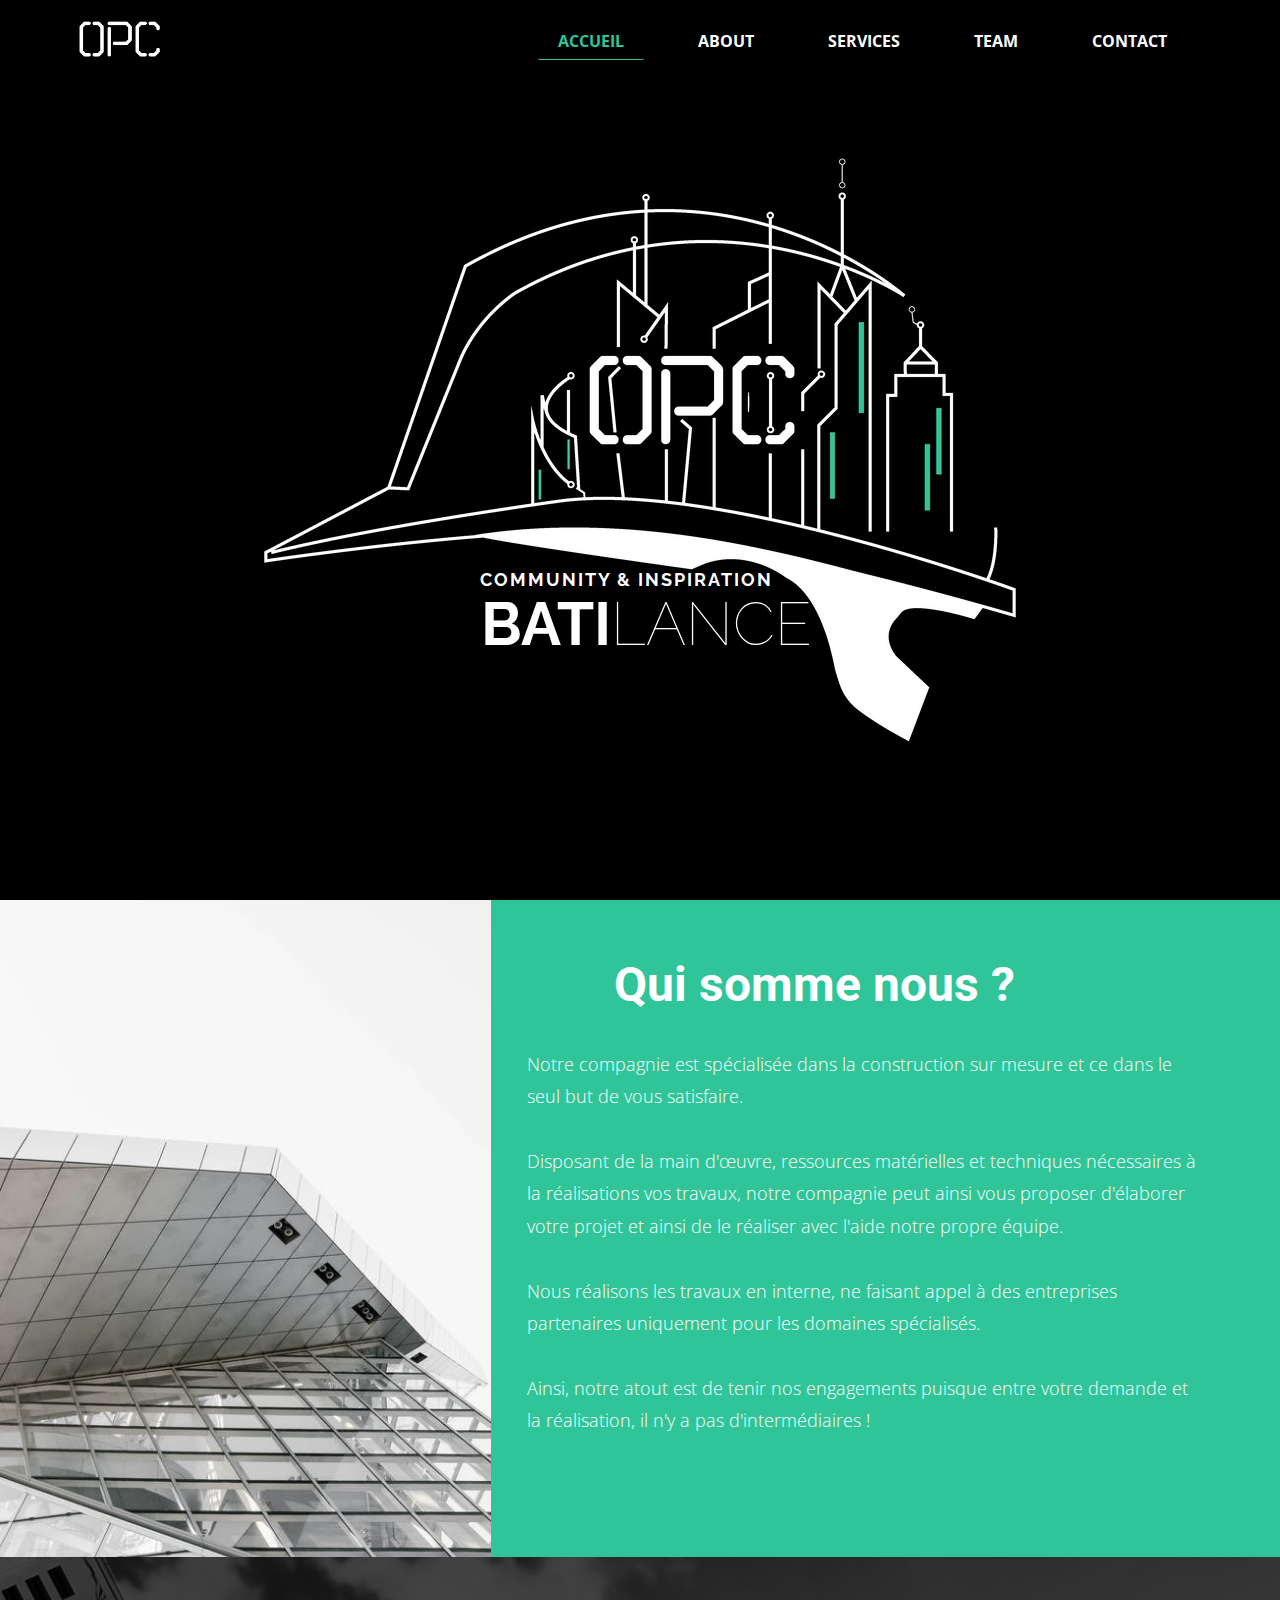
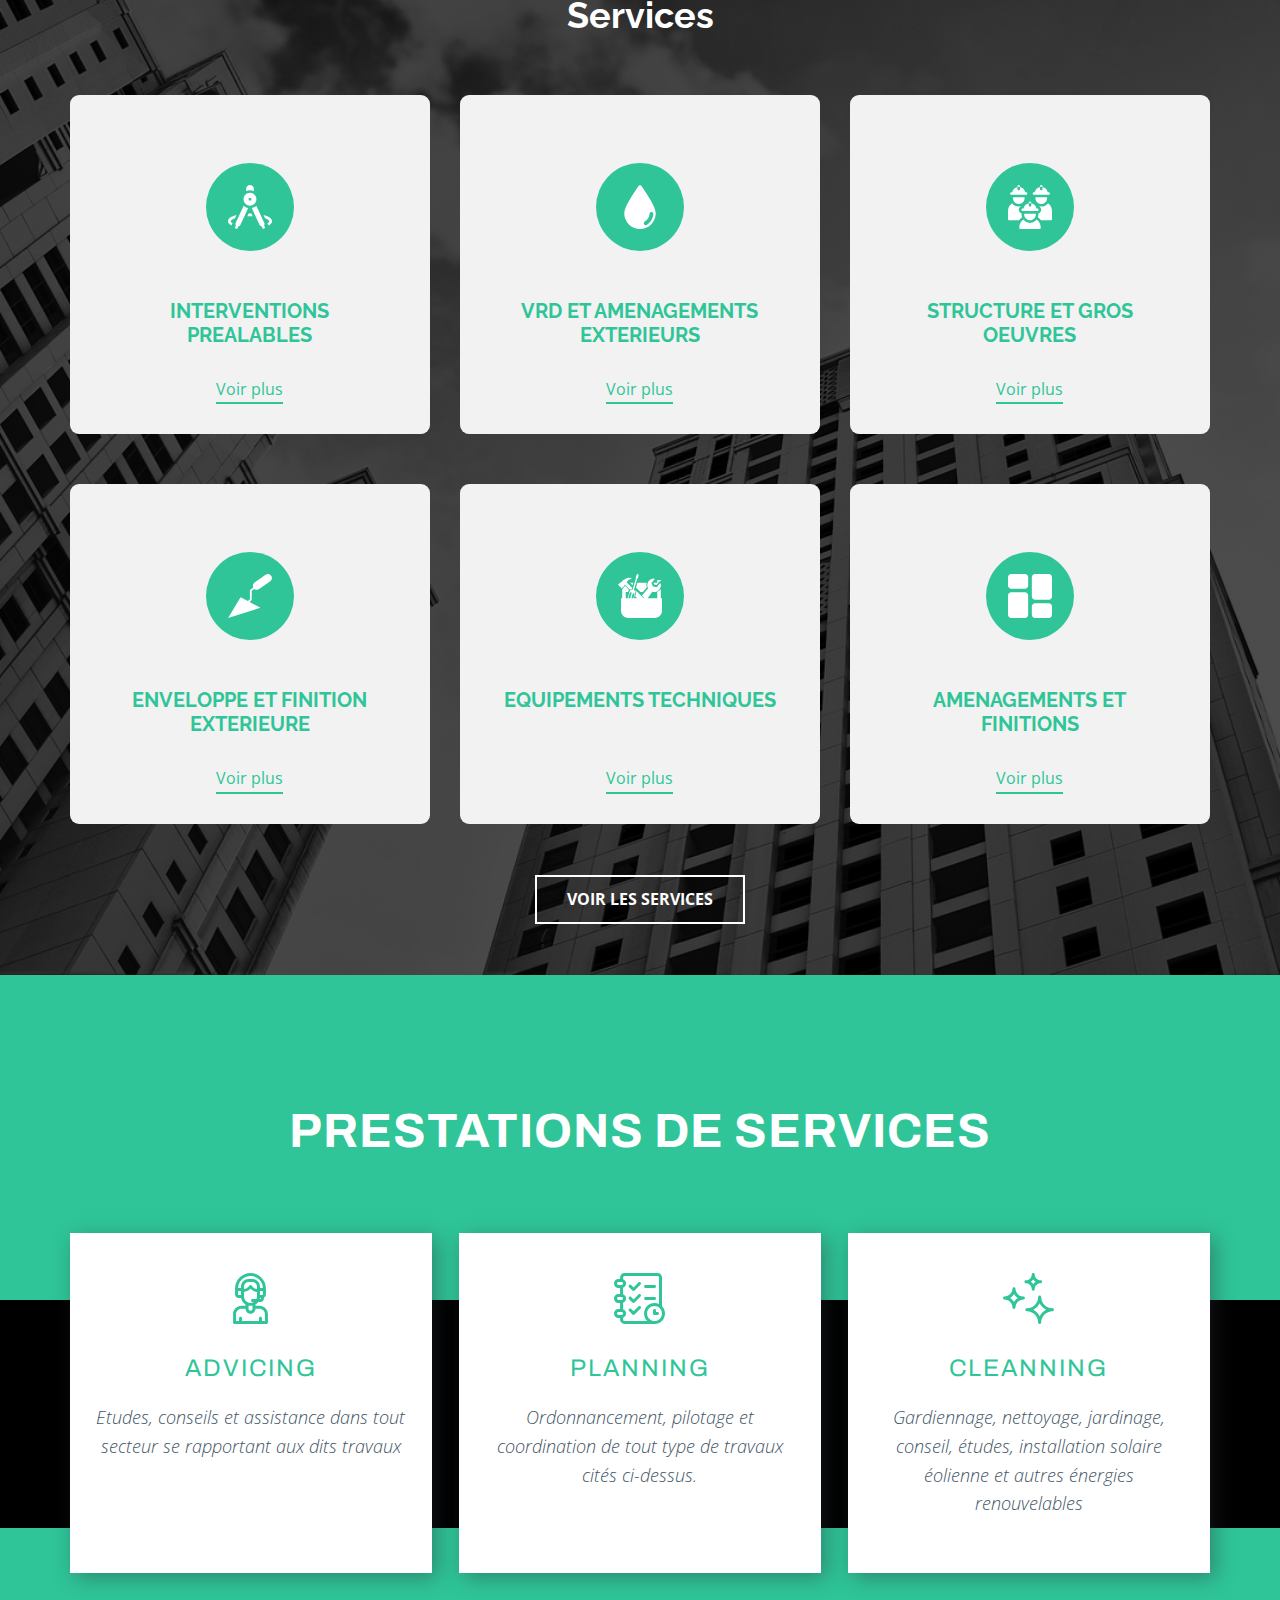
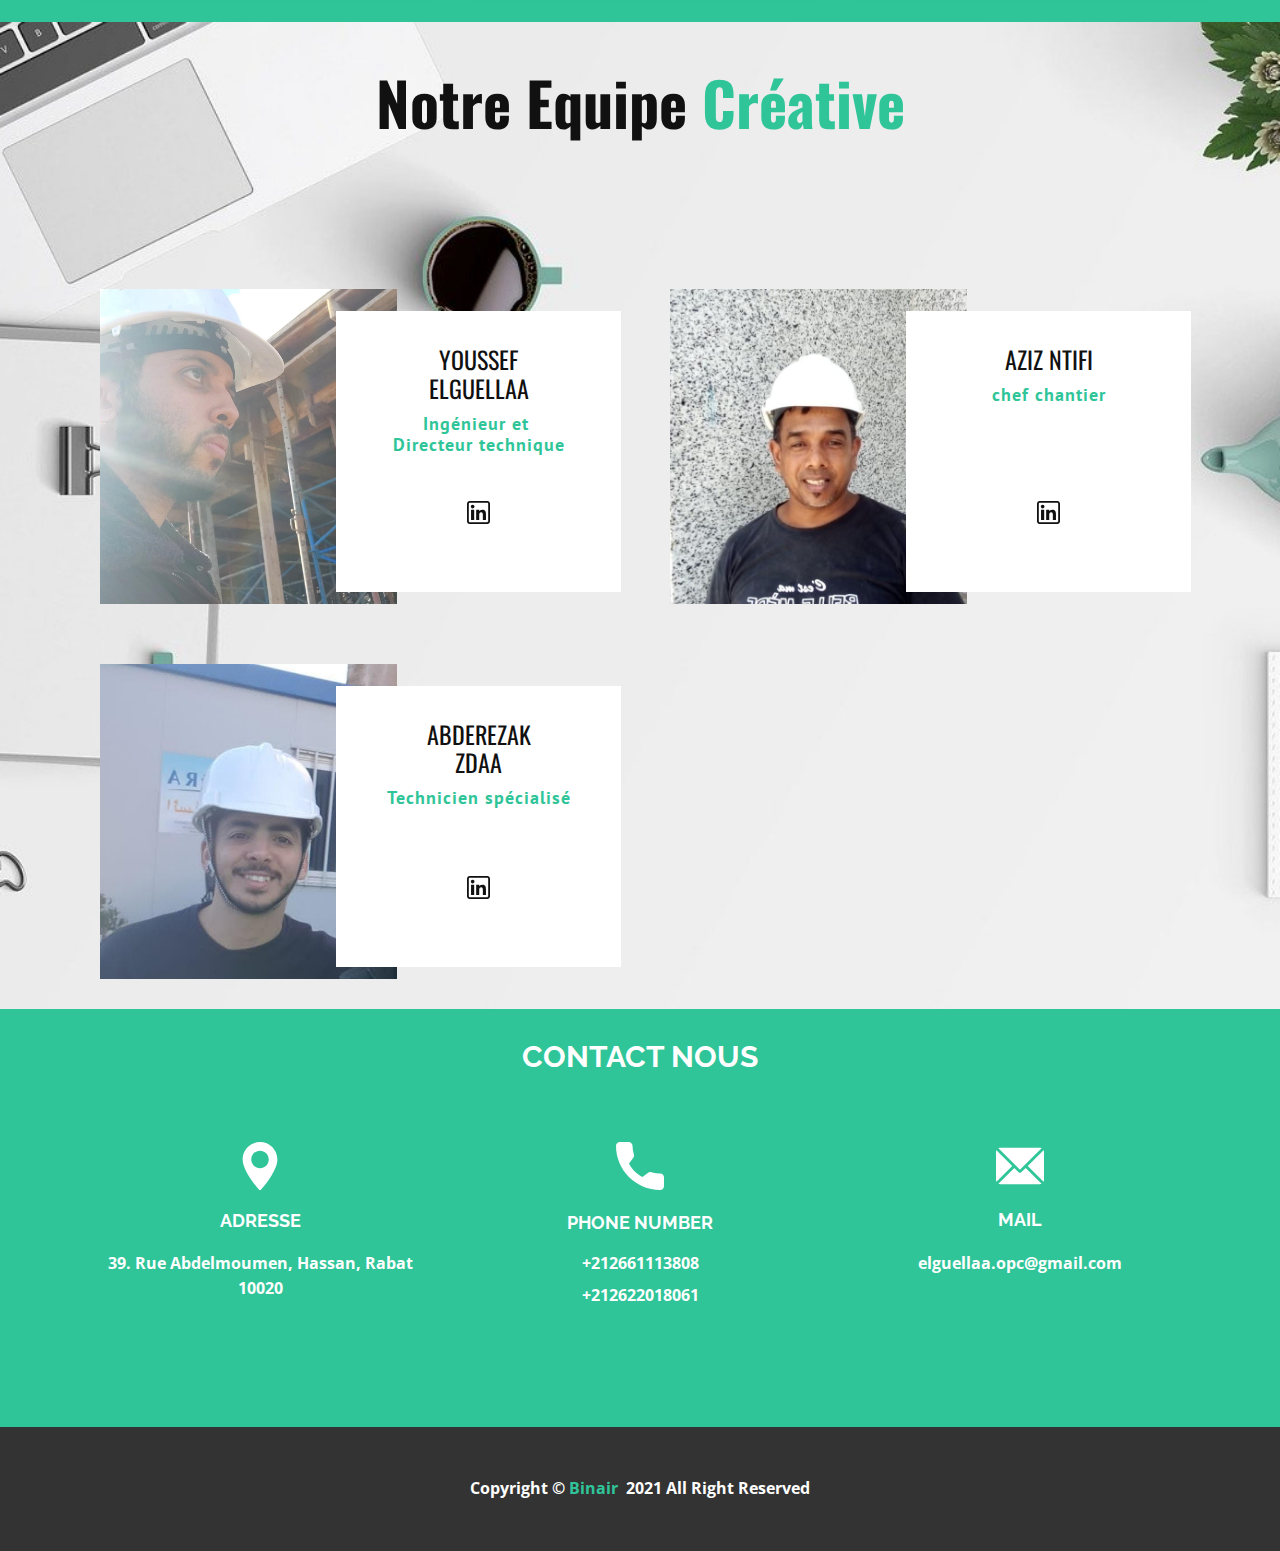
==== commit e00c7434: "change team mumbers" ====
--- a/index.html
+++ b/index.html
@@ -91,24 +91,7 @@
             "
           >
             <a
-              class="
-                u-button-style
-                u-custom-active-border-color
-                u-custom-border
-                u-custom-border-color
-                u-custom-border-radius
-                u-custom-borders
-                u-custom-hover-border-color
-                u-custom-left-right-menu-spacing
-                u-custom-padding-bottom
-                u-custom-text-active-color
-                u-custom-text-color
-                u-custom-text-hover-color
-                u-custom-top-bottom-menu-spacing
-                u-nav-link
-                u-text-active-palette-1-base
-                u-text-hover-palette-2-base
-              "
+              class="u-button-style u-custom-active-border-color u-custom-border u-custom-border-color u-custom-border-radius u-custom-borders u-custom-hover-border-color u-custom-left-right-menu-spacing u-custom-padding-bottom u-custom-text-active-color u-custom-text-color u-custom-text-hover-color u-custom-top-bottom-menu-spacing u-nav-link u-text-active-palette-1-base u-text-hover-palette-2-base"
               href="#"
             >
               <svg>
@@ -140,19 +123,7 @@
             <ul class="u-nav u-spacing-30 u-unstyled u-nav-1">
               <li class="u-nav-item">
                 <a
-                  class="
-                    u-border-1
-                    u-border-active-custom-color-2
-                    u-border-hover-grey-40
-                    u-border-no-left
-                    u-border-no-right
-                    u-border-no-top
-                    u-button-style
-                    u-nav-link
-                    u-radius-2
-                    u-text-active-custom-color-2
-                    u-text-hover-grey-50
-                  "
+                  class="u-border-1 u-border-active-custom-color-2 u-border-hover-grey-40 u-border-no-left u-border-no-right u-border-no-top u-button-style u-nav-link u-radius-2 u-text-active-custom-color-2 u-text-hover-grey-50"
                   href="index.html"
                   style="padding: 10px 20px"
                   >Accueil</a
@@ -160,19 +131,7 @@
               </li>
               <li class="u-nav-item">
                 <a
-                  class="
-                    u-border-1
-                    u-border-active-custom-color-2
-                    u-border-hover-grey-40
-                    u-border-no-left
-                    u-border-no-right
-                    u-border-no-top
-                    u-button-style
-                    u-nav-link
-                    u-radius-2
-                    u-text-active-custom-color-2
-                    u-text-hover-grey-50
-                  "
+                  class="u-border-1 u-border-active-custom-color-2 u-border-hover-grey-40 u-border-no-left u-border-no-right u-border-no-top u-button-style u-nav-link u-radius-2 u-text-active-custom-color-2 u-text-hover-grey-50"
                   href="index.html#carousel_88f6"
                   data-page-id="208348470"
                   style="padding: 10px 20px"
@@ -181,19 +140,7 @@
               </li>
               <li class="u-nav-item">
                 <a
-                  class="
-                    u-border-1
-                    u-border-active-custom-color-2
-                    u-border-hover-grey-40
-                    u-border-no-left
-                    u-border-no-right
-                    u-border-no-top
-                    u-button-style
-                    u-nav-link
-                    u-radius-2
-                    u-text-active-custom-color-2
-                    u-text-hover-grey-50
-                  "
+                  class="u-border-1 u-border-active-custom-color-2 u-border-hover-grey-40 u-border-no-left u-border-no-right u-border-no-top u-button-style u-nav-link u-radius-2 u-text-active-custom-color-2 u-text-hover-grey-50"
                   href="index.html#carousel_f65f"
                   data-page-id="208348470"
                   style="padding: 10px 20px"
@@ -202,19 +149,7 @@
               </li>
               <li class="u-nav-item">
                 <a
-                  class="
-                    u-border-1
-                    u-border-active-custom-color-2
-                    u-border-hover-grey-40
-                    u-border-no-left
-                    u-border-no-right
-                    u-border-no-top
-                    u-button-style
-                    u-nav-link
-                    u-radius-2
-                    u-text-active-custom-color-2
-                    u-text-hover-grey-50
-                  "
+                  class="u-border-1 u-border-active-custom-color-2 u-border-hover-grey-40 u-border-no-left u-border-no-right u-border-no-top u-button-style u-nav-link u-radius-2 u-text-active-custom-color-2 u-text-hover-grey-50"
                   href="index.html#carousel_e69f"
                   data-page-id="208348470"
                   style="padding: 10px 20px"
@@ -223,19 +158,7 @@
               </li>
               <li class="u-nav-item">
                 <a
-                  class="
-                    u-border-1
-                    u-border-active-custom-color-2
-                    u-border-hover-grey-40
-                    u-border-no-left
-                    u-border-no-right
-                    u-border-no-top
-                    u-button-style
-                    u-nav-link
-                    u-radius-2
-                    u-text-active-custom-color-2
-                    u-text-hover-grey-50
-                  "
+                  class="u-border-1 u-border-active-custom-color-2 u-border-hover-grey-40 u-border-no-left u-border-no-right u-border-no-top u-button-style u-nav-link u-radius-2 u-text-active-custom-color-2 u-text-hover-grey-50"
                   href="index.html#carousel_4d85"
                   data-page-id="208348470"
                   style="padding: 10px 20px"
@@ -246,21 +169,12 @@
           </div>
           <div class="u-custom-menu u-nav-container-collapse">
             <div
-              class="
-                u-black
-                u-container-style
-                u-inner-container-layout
-                u-opacity
-                u-opacity-95
-                u-sidenav
-              "
+              class="u-black u-container-style u-inner-container-layout u-opacity u-opacity-95 u-sidenav"
             >
               <div class="u-sidenav-overflow">
                 <div class="u-menu-close"></div>
                 <ul
-                  class="
-                    u-align-center u-nav u-popupmenu-items u-unstyled u-nav-2
-                  "
+                  class="u-align-center u-nav u-popupmenu-items u-unstyled u-nav-2"
                 >
                   <li class="u-nav-item">
                     <a
@@ -337,31 +251,14 @@
         <div class="u-layout">
           <div class="u-layout-row">
             <div
-              class="
-                u-container-style
-                u-hidden-sm
-                u-hidden-xs
-                u-image
-                u-layout-cell
-                u-right-cell
-                u-size-23
-                u-image-1
-              "
+              class="u-container-style u-hidden-sm u-hidden-xs u-image u-layout-cell u-right-cell u-size-23 u-image-1"
               data-image-width="500"
               data-image-height="750"
             >
               <div class="u-container-layout u-container-layout-1"></div>
             </div>
             <div
-              class="
-                u-align-left
-                u-container-style
-                u-custom-color-2
-                u-layout-cell
-                u-left-cell
-                u-size-37
-                u-layout-cell-2
-              "
+              class="u-align-left u-container-style u-custom-color-2 u-layout-cell u-left-cell u-size-37 u-layout-cell-2"
             >
               <div class="u-container-layout u-container-layout-2">
                 <h1 class="u-text u-text-1">Qui somme nous ?</h1>
@@ -396,33 +293,15 @@
         <div class="u-expanded-width u-list u-list-1">
           <div class="u-repeater u-repeater-1">
             <div
-              class="
-                u-align-center
-                u-container-style
-                u-grey-5
-                u-list-item
-                u-radius-9
-                u-repeater-item
-                u-shape-round
-                u-list-item-1
-              "
+              class="u-align-center u-container-style u-grey-5 u-list-item u-radius-9 u-repeater-item u-shape-round u-list-item-1"
               data-href="travaux.html#carousel_4083"
               data-page-id="2618504778"
             >
               <div
-                class="
-                  u-container-layout u-similar-container u-container-layout-1
-                "
+                class="u-container-layout u-similar-container u-container-layout-1"
               >
                 <span
-                  class="
-                    u-align-left
-                    u-custom-color-2
-                    u-icon
-                    u-icon-circle
-                    u-spacing-22
-                    u-icon-1
-                  "
+                  class="u-align-left u-custom-color-2 u-icon u-icon-circle u-spacing-22 u-icon-1"
                   ><svg
                     class="u-svg-link"
                     preserveAspectRatio="xMidYMin slice"
@@ -468,49 +347,19 @@
                 <a
                   onclick="window.open('https://batilance.ma/travaux.html#section1', '_self')"
                   data-page-id="2618504778"
-                  class="
-                    u-active-none
-                    u-border-2
-                    u-border-custom-color-2
-                    u-btn
-                    u-btn-rectangle
-                    u-button-style
-                    u-hover-none
-                    u-none
-                    u-radius-0
-                    u-text-custom-color-2
-                    u-btn-1
-                  "
+                  class="u-active-none u-border-2 u-border-custom-color-2 u-btn u-btn-rectangle u-button-style u-hover-none u-none u-radius-0 u-text-custom-color-2 u-btn-1"
                   >Voir plus</a
                 >
               </div>
             </div>
             <div
-              class="
-                u-align-center
-                u-container-style
-                u-grey-5
-                u-list-item
-                u-radius-9
-                u-repeater-item
-                u-shape-round
-                u-list-item-2
-              "
+              class="u-align-center u-container-style u-grey-5 u-list-item u-radius-9 u-repeater-item u-shape-round u-list-item-2"
             >
               <div
-                class="
-                  u-container-layout u-similar-container u-container-layout-2
-                "
+                class="u-container-layout u-similar-container u-container-layout-2"
               >
                 <span
-                  class="
-                    u-align-left
-                    u-custom-color-2
-                    u-icon
-                    u-icon-circle
-                    u-spacing-22
-                    u-icon-2
-                  "
+                  class="u-align-left u-custom-color-2 u-icon u-icon-circle u-spacing-22 u-icon-2"
                   ><svg
                     class="u-svg-link"
                     preserveAspectRatio="xMidYMin slice"
@@ -543,49 +392,19 @@
                 <a
                   onclick="window.open('https://batilance.ma/travaux.html#section2', '_self')"
                   data-page-id="2618504778"
-                  class="
-                    u-active-none
-                    u-border-2
-                    u-border-custom-color-2
-                    u-btn
-                    u-btn-rectangle
-                    u-button-style
-                    u-hover-none
-                    u-none
-                    u-radius-0
-                    u-text-custom-color-2
-                    u-btn-2
-                  "
+                  class="u-active-none u-border-2 u-border-custom-color-2 u-btn u-btn-rectangle u-button-style u-hover-none u-none u-radius-0 u-text-custom-color-2 u-btn-2"
                   >Voir plus</a
                 >
               </div>
             </div>
             <div
-              class="
-                u-align-center
-                u-container-style
-                u-grey-5
-                u-list-item
-                u-radius-9
-                u-repeater-item
-                u-shape-round
-                u-list-item-3
-              "
+              class="u-align-center u-container-style u-grey-5 u-list-item u-radius-9 u-repeater-item u-shape-round u-list-item-3"
             >
               <div
-                class="
-                  u-container-layout u-similar-container u-container-layout-3
-                "
+                class="u-container-layout u-similar-container u-container-layout-3"
               >
                 <span
-                  class="
-                    u-align-left
-                    u-custom-color-2
-                    u-icon
-                    u-icon-circle
-                    u-spacing-22
-                    u-icon-3
-                  "
+                  class="u-align-left u-custom-color-2 u-icon u-icon-circle u-spacing-22 u-icon-3"
                   ><svg
                     class="u-svg-link"
                     preserveAspectRatio="xMidYMin slice"
@@ -646,49 +465,19 @@
                 <a
                   onclick="window.open('https://batilance.ma/travaux.html#section3', '_self')"
                   data-page-id="2618504778"
-                  class="
-                    u-active-none
-                    u-border-2
-                    u-border-custom-color-2
-                    u-btn
-                    u-btn-rectangle
-                    u-button-style
-                    u-hover-none
-                    u-none
-                    u-radius-0
-                    u-text-custom-color-2
-                    u-btn-3
-                  "
+                  class="u-active-none u-border-2 u-border-custom-color-2 u-btn u-btn-rectangle u-button-style u-hover-none u-none u-radius-0 u-text-custom-color-2 u-btn-3"
                   >Voir plus</a
                 >
               </div>
             </div>
             <div
-              class="
-                u-align-center
-                u-container-style
-                u-grey-5
-                u-list-item
-                u-radius-9
-                u-repeater-item
-                u-shape-round
-                u-list-item-4
-              "
+              class="u-align-center u-container-style u-grey-5 u-list-item u-radius-9 u-repeater-item u-shape-round u-list-item-4"
             >
               <div
-                class="
-                  u-container-layout u-similar-container u-container-layout-4
-                "
+                class="u-container-layout u-similar-container u-container-layout-4"
               >
                 <span
-                  class="
-                    u-align-left
-                    u-custom-color-2
-                    u-icon
-                    u-icon-circle
-                    u-spacing-22
-                    u-icon-4
-                  "
+                  class="u-align-left u-custom-color-2 u-icon u-icon-circle u-spacing-22 u-icon-4"
                   ><svg
                     class="u-svg-link"
                     preserveAspectRatio="xMidYMin slice"
@@ -721,49 +510,19 @@
                 <a
                   onclick="window.open('https://batilance.ma/travaux.html#section4', '_self')"
                   data-page-id="2618504778"
-                  class="
-                    u-active-none
-                    u-border-2
-                    u-border-custom-color-2
-                    u-btn
-                    u-btn-rectangle
-                    u-button-style
-                    u-hover-none
-                    u-none
-                    u-radius-0
-                    u-text-custom-color-2
-                    u-btn-4
-                  "
+                  class="u-active-none u-border-2 u-border-custom-color-2 u-btn u-btn-rectangle u-button-style u-hover-none u-none u-radius-0 u-text-custom-color-2 u-btn-4"
                   >Voir plus</a
                 >
               </div>
             </div>
             <div
-              class="
-                u-align-center
-                u-container-style
-                u-grey-5
-                u-list-item
-                u-radius-9
-                u-repeater-item
-                u-shape-round
-                u-list-item-5
-              "
+              class="u-align-center u-container-style u-grey-5 u-list-item u-radius-9 u-repeater-item u-shape-round u-list-item-5"
             >
               <div
-                class="
-                  u-container-layout u-similar-container u-container-layout-5
-                "
+                class="u-container-layout u-similar-container u-container-layout-5"
               >
                 <span
-                  class="
-                    u-align-left
-                    u-custom-color-2
-                    u-icon
-                    u-icon-circle
-                    u-spacing-22
-                    u-icon-5
-                  "
+                  class="u-align-left u-custom-color-2 u-icon u-icon-circle u-spacing-22 u-icon-5"
                   ><svg
                     class="u-svg-link"
                     preserveAspectRatio="xMidYMin slice"
@@ -809,50 +568,20 @@
                 <a
                   onclick="window.open('https://batilance.ma/travaux.html#section5', '_self')"
                   data-page-id="2618504778"
-                  class="
-                    u-active-none
-                    u-border-2
-                    u-border-custom-color-2
-                    u-btn
-                    u-btn-rectangle
-                    u-button-style
-                    u-hover-none
-                    u-none
-                    u-radius-0
-                    u-text-custom-color-2
-                    u-btn-5
-                  "
+                  class="u-active-none u-border-2 u-border-custom-color-2 u-btn u-btn-rectangle u-button-style u-hover-none u-none u-radius-0 u-text-custom-color-2 u-btn-5"
                   target="_blank"
                   >Voir plus</a
                 >
               </div>
             </div>
             <div
-              class="
-                u-align-center
-                u-container-style
-                u-grey-5
-                u-list-item
-                u-radius-9
-                u-repeater-item
-                u-shape-round
-                u-list-item-6
-              "
+              class="u-align-center u-container-style u-grey-5 u-list-item u-radius-9 u-repeater-item u-shape-round u-list-item-6"
             >
               <div
-                class="
-                  u-container-layout u-similar-container u-container-layout-6
-                "
+                class="u-container-layout u-similar-container u-container-layout-6"
               >
                 <span
-                  class="
-                    u-align-left
-                    u-custom-color-2
-                    u-icon
-                    u-icon-circle
-                    u-spacing-22
-                    u-icon-6
-                  "
+                  class="u-align-left u-custom-color-2 u-icon u-icon-circle u-spacing-22 u-icon-6"
                   ><svg
                     class="u-svg-link"
                     preserveAspectRatio="xMidYMin slice"
@@ -887,19 +616,7 @@
                 <a
                   onclick="window.open('https://batilance.ma/travaux.html#section6', '_self')"
                   data-page-id="2618504778"
-                  class="
-                    u-active-none
-                    u-border-2
-                    u-border-custom-color-2
-                    u-btn
-                    u-btn-rectangle
-                    u-button-style
-                    u-hover-none
-                    u-none
-                    u-radius-0
-                    u-text-custom-color-2
-                    u-btn-6
-                  "
+                  class="u-active-none u-border-2 u-border-custom-color-2 u-btn u-btn-rectangle u-button-style u-hover-none u-none u-radius-0 u-text-custom-color-2 u-btn-6"
                   >Voir plus</a
                 >
               </div>
@@ -907,19 +624,9 @@
           </div>
         </div>
         <a
-          onclick="window.open('https://batilance.ma', '_self')"
+          onclick="window.open('https://batilance.ma/travaux.html', '_self')"
           data-page-id="2618504778"
-          class="
-            u-border-2
-            u-border-white
-            u-btn
-            u-button-style
-            u-hover-custom-color-2
-            u-none
-            u-text-body-alt-color
-            u-text-hover-white
-            u-btn-7
-          "
+          class="u-border-2 u-border-white u-btn u-button-style u-hover-custom-color-2 u-none u-text-body-alt-color u-text-hover-white u-btn-7"
           >Voir Les Services</a
         >
       </div>
@@ -930,35 +637,15 @@
     >
       <h2 class="u-custom-font u-text u-text-1">PRESTATIONS DE SERVICES</h2>
       <div
-        class="
-          u-black
-          u-expanded-width
-          u-hidden-md
-          u-hidden-sm
-          u-hidden-xs
-          u-shape
-          u-shape-rectangle
-          u-shape-1
-        "
+        class="u-black u-expanded-width u-hidden-md u-hidden-sm u-hidden-xs u-shape u-shape-rectangle u-shape-1"
       ></div>
       <div class="u-list u-list-1">
         <div class="u-repeater u-repeater-1">
           <div
-            class="
-              u-align-center
-              u-container-style
-              u-custom-item
-              u-list-item
-              u-repeater-item
-              u-shape-rectangle
-              u-white
-              u-list-item-1
-            "
+            class="u-align-center u-container-style u-custom-item u-list-item u-repeater-item u-shape-rectangle u-white u-list-item-1"
           >
             <div
-              class="
-                u-container-layout u-similar-container u-container-layout-1
-              "
+              class="u-container-layout u-similar-container u-container-layout-1"
             >
               <span class="u-icon u-icon-circle u-text-custom-color-2 u-icon-1"
                 ><svg
@@ -988,22 +675,10 @@
             </div>
           </div>
           <div
-            class="
-              u-align-center
-              u-container-style
-              u-custom-item
-              u-list-item
-              u-repeater-item
-              u-shape-rectangle
-              u-video-cover
-              u-white
-              u-list-item-2
-            "
+            class="u-align-center u-container-style u-custom-item u-list-item u-repeater-item u-shape-rectangle u-video-cover u-white u-list-item-2"
           >
             <div
-              class="
-                u-container-layout u-similar-container u-container-layout-2
-              "
+              class="u-container-layout u-similar-container u-container-layout-2"
             >
               <span class="u-icon u-icon-circle u-text-custom-color-2 u-icon-2"
                 ><svg
@@ -1084,21 +759,10 @@
             </div>
           </div>
           <div
-            class="
-              u-align-center
-              u-container-style
-              u-list-item
-              u-repeater-item
-              u-shape-rectangle
-              u-video-cover
-              u-white
-              u-list-item-3
-            "
+            class="u-align-center u-container-style u-list-item u-repeater-item u-shape-rectangle u-video-cover u-white u-list-item-3"
           >
             <div
-              class="
-                u-container-layout u-similar-container u-container-layout-3
-              "
+              class="u-container-layout u-similar-container u-container-layout-3"
             >
               <span class="u-icon u-icon-circle u-text-custom-color-2 u-icon-3"
                 ><svg
@@ -1141,35 +805,18 @@
       data-image-height="768"
     >
       <div
-        class="
-          u-clearfix
-          u-sheet
-          u-valign-middle-md
-          u-valign-middle-sm
-          u-valign-middle-xs
-          u-sheet-1
-        "
+        class="u-clearfix u-sheet u-valign-middle-md u-valign-middle-sm u-valign-middle-xs u-sheet-1"
       >
         <h1 class="u-custom-font u-font-oswald u-text u-text-1">
           Notre Equipe <span class="u-text-custom-color-2">Créative</span>
         </h1>
         <div
-          class="
-            u-align-center-md
-            u-align-center-sm
-            u-align-center-xs
-            u-expanded-width-xl
-            u-expanded-width-xs
-            u-list
-            u-list-1
-          "
+          class="u-align-center-md u-align-center-sm u-align-center-xs u-expanded-width-xl u-expanded-width-xs u-list u-list-1"
         >
           <div class="u-repeater u-repeater-1">
             <div class="u-container-style u-list-item u-repeater-item">
               <div
-                class="
-                  u-container-layout u-similar-container u-container-layout-1
-                "
+                class="u-container-layout u-similar-container u-container-layout-1"
               >
                 <img
                   class="u-flip-horizontal u-image u-image-1"
@@ -1178,54 +825,27 @@
                   data-image-height="1570"
                 />
                 <div
-                  class="
-                    u-align-center
-                    u-container-style
-                    u-custom-item
-                    u-group
-                    u-white
-                    u-group-1
-                  "
+                  class="u-align-center u-container-style u-custom-item u-group u-white u-group-1"
                 >
                   <div class="u-container-layout u-container-layout-2">
                     <h4
-                      class="
-                        u-align-center
-                        u-custom-font
-                        u-font-oswald
-                        u-text
-                        u-text-2
-                      "
+                      class="u-align-center u-custom-font u-font-oswald u-text u-text-2"
                     >
                       Youssef ElguellAA
                     </h4>
                     <h6
-                      class="
-                        u-custom-font
-                        u-font-pt-sans
-                        u-text
-                        u-text-custom-color-2
-                        u-text-3
-                      "
+                      class="u-custom-font u-font-pt-sans u-text u-text-custom-color-2 u-text-3"
                     >
                       <b>Ingénieur et</b>&nbsp;<br />Directeur technique
                     </h6>
                   </div>
                 </div>
                 <div
-                  class="
-                    u-custom-item u-social-icons u-spacing-10 u-social-icons-1
-                  "
+                  class="u-custom-item u-social-icons u-spacing-10 u-social-icons-1"
                 >
                   <a class="u-social-url" target="_blank" title="Custom" href=""
                     ><span
-                      class="
-                        u-custom-item
-                        u-icon
-                        u-social-custom
-                        u-social-icon
-                        u-icon-1
-                      "
+                      class="u-custom-item u-icon u-social-custom u-social-icon u-icon-1"
                       ><svg
                         class="u-svg-link"
                         preserveAspectRatio="xMidYMin slice"
@@ -1250,14 +870,10 @@
               </div>
             </div>
             <div
-              class="
-                u-align-center u-container-style u-list-item u-repeater-item
-              "
+              class="u-align-center u-container-style u-list-item u-repeater-item"
             >
               <div
-                class="
-                  u-container-layout u-similar-container u-container-layout-3
-                "
+                class="u-container-layout u-similar-container u-container-layout-3"
               >
                 <img
                   class="u-flip-horizontal u-image u-image-2"
@@ -1266,54 +882,27 @@
                   data-image-height="683"
                 />
                 <div
-                  class="
-                    u-align-center
-                    u-container-style
-                    u-custom-item
-                    u-group
-                    u-white
-                    u-group-2
-                  "
+                  class="u-align-center u-container-style u-custom-item u-group u-white u-group-2"
                 >
                   <div class="u-container-layout u-container-layout-4">
                     <h4
-                      class="
-                        u-align-center
-                        u-custom-font
-                        u-font-oswald
-                        u-text
-                        u-text-4
-                      "
+                      class="u-align-center u-custom-font u-font-oswald u-text u-text-4"
                     >
                       Aziz Ntifi
                     </h4>
                     <h6
-                      class="
-                        u-custom-font
-                        u-font-pt-sans
-                        u-text
-                        u-text-custom-color-2
-                        u-text-5
-                      "
+                      class="u-custom-font u-font-pt-sans u-text u-text-custom-color-2 u-text-5"
                     >
                       chef chantier
                     </h6>
                   </div>
                 </div>
                 <div
-                  class="
-                    u-custom-item u-social-icons u-spacing-10 u-social-icons-2
-                  "
+                  class="u-custom-item u-social-icons u-spacing-10 u-social-icons-2"
                 >
                   <a class="u-social-url" target="_blank" title="Custom" href=""
                     ><span
-                      class="
-                        u-custom-item
-                        u-icon
-                        u-social-custom
-                        u-social-icon
-                        u-icon-2
-                      "
+                      class="u-custom-item u-icon u-social-custom u-social-icon u-icon-2"
                       ><svg
                         class="u-svg-link"
                         preserveAspectRatio="xMidYMin slice"
@@ -1337,11 +926,9 @@
                 </div>
               </div>
             </div>
-            <div class="u-container-style u-list-item u-repeater-item">
+            <!-- <div class="u-container-style u-list-item u-repeater-item">
               <div
-                class="
-                  u-container-layout u-similar-container u-container-layout-5
-                "
+                class="u-container-layout u-similar-container u-container-layout-5"
               >
                 <img
                   class="u-flip-horizontal u-image u-image-3"
@@ -1350,54 +937,27 @@
                   data-image-height="1275"
                 />
                 <div
-                  class="
-                    u-align-center
-                    u-container-style
-                    u-custom-item
-                    u-group
-                    u-white
-                    u-group-3
-                  "
+                  class="u-align-center u-container-style u-custom-item u-group u-white u-group-3"
                 >
                   <div class="u-container-layout u-container-layout-6">
                     <h4
-                      class="
-                        u-align-center
-                        u-custom-font
-                        u-font-oswald
-                        u-text
-                        u-text-6
-                      "
+                      class="u-align-center u-custom-font u-font-oswald u-text u-text-6"
                     >
                       Houda&nbsp;<br />El&nbsp;kadraoui
                     </h4>
                     <h6
-                      class="
-                        u-custom-font
-                        u-font-pt-sans
-                        u-text
-                        u-text-custom-color-2
-                        u-text-7
-                      "
+                      class="u-custom-font u-font-pt-sans u-text u-text-custom-color-2 u-text-7"
                     >
                       Technicien spécialisé
                     </h6>
                   </div>
                 </div>
                 <div
-                  class="
-                    u-custom-item u-social-icons u-spacing-10 u-social-icons-3
-                  "
+                  class="u-custom-item u-social-icons u-spacing-10 u-social-icons-3"
                 >
                   <a class="u-social-url" target="_blank" title="Custom" href=""
                     ><span
-                      class="
-                        u-custom-item
-                        u-icon
-                        u-social-custom
-                        u-social-icon
-                        u-icon-3
-                      "
+                      class="u-custom-item u-icon u-social-custom u-social-icon u-icon-3"
                       ><svg
                         class="u-svg-link"
                         preserveAspectRatio="xMidYMin slice"
@@ -1420,16 +980,12 @@
                   </a>
                 </div>
               </div>
-            </div>
+            </div> -->
             <div
-              class="
-                u-align-center u-container-style u-list-item u-repeater-item
-              "
+              class="u-align-center u-container-style u-list-item u-repeater-item"
             >
               <div
-                class="
-                  u-container-layout u-similar-container u-container-layout-5
-                "
+                class="u-container-layout u-similar-container u-container-layout-5"
               >
                 <img
                   class="u-flip-horizontal u-image u-image-3"
@@ -1438,54 +994,27 @@
                   data-image-height="900"
                 />
                 <div
-                  class="
-                    u-align-center
-                    u-container-style
-                    u-custom-item
-                    u-group
-                    u-white
-                    u-group-3
-                  "
+                  class="u-align-center u-container-style u-custom-item u-group u-white u-group-3"
                 >
                   <div class="u-container-layout u-container-layout-6">
                     <h4
-                      class="
-                        u-align-center
-                        u-custom-font
-                        u-font-oswald
-                        u-text
-                        u-text-6
-                      "
+                      class="u-align-center u-custom-font u-font-oswald u-text u-text-6"
                     >
                       Abderezak Zdaa
                     </h4>
                     <h6
-                      class="
-                        u-custom-font
-                        u-font-pt-sans
-                        u-text
-                        u-text-custom-color-2
-                        u-text-7
-                      "
+                      class="u-custom-font u-font-pt-sans u-text u-text-custom-color-2 u-text-7"
                     >
                       Technicien spécialisé
                     </h6>
                   </div>
                 </div>
                 <div
-                  class="
-                    u-custom-item u-social-icons u-spacing-10 u-social-icons-4
-                  "
+                  class="u-custom-item u-social-icons u-spacing-10 u-social-icons-4"
                 >
                   <a class="u-social-url" target="_blank" title="Custom" href=""
                     ><span
-                      class="
-                        u-custom-item
-                        u-icon
-                        u-social-custom
-                        u-social-icon
-                        u-icon-4
-                      "
+                      class="u-custom-item u-icon u-social-custom u-social-icon u-icon-4"
                       ><svg
                         class="u-svg-link"
                         preserveAspectRatio="xMidYMin slice"
@@ -1523,13 +1052,7 @@
           <div class="u-gutter-0 u-layout">
             <div class="u-layout-row">
               <div
-                class="
-                  u-align-center
-                  u-container-style
-                  u-layout-cell
-                  u-size-20
-                  u-layout-cell-1
-                "
+                class="u-align-center u-container-style u-layout-cell u-size-20 u-layout-cell-1"
               >
                 <div
                   class="u-container-layout u-valign-top u-container-layout-1"
@@ -1579,17 +1102,7 @@
                   <h6 class="u-text u-text-2">Adresse</h6>
                   <p class="u-text u-text-3">
                     <a
-                      class="
-                        u-active-none
-                        u-border-none
-                        u-btn
-                        u-button-link
-                        u-button-style
-                        u-hover-none
-                        u-none
-                        u-text-body-alt-color
-                        u-btn-1
-                      "
+                      class="u-active-none u-border-none u-btn u-button-link u-button-style u-hover-none u-none u-text-body-alt-color u-btn-1"
                       href="https://goo.gl/maps/Ly1RJbgiKxWSdSjW8"
                       target="_blank"
                     >
@@ -1599,13 +1112,7 @@
                 </div>
               </div>
               <div
-                class="
-                  u-align-center
-                  u-container-style
-                  u-layout-cell
-                  u-size-20
-                  u-layout-cell-2
-                "
+                class="u-align-center u-container-style u-layout-cell u-size-20 u-layout-cell-2"
               >
                 <div class="u-container-layout u-container-layout-2">
                   <span class="u-icon u-icon-circle u-text-white u-icon-2"
@@ -1653,41 +1160,19 @@
                   <h6 class="u-text u-text-4">phone number</h6>
                   <a
                     href="tel:+212661113808"
-                    class="
-                      u-active-none
-                      u-btn
-                      u-btn-rectangle
-                      u-button-style
-                      u-hover-none
-                      u-none
-                      u-radius-0
-                      u-text-white
-                      u-btn-2
-                    "
+                    class="u-active-none u-btn u-btn-rectangle u-button-style u-hover-none u-none u-radius-0 u-text-white u-btn-2"
                   >
                     +212661113808</a
                   >
                   <a
                     href="tel:+212622018061"
-                    class="
-                      u-active-none
-                      u-btn
-                      u-btn-rectangle
-                      u-button-style
-                      u-hover-none
-                      u-none
-                      u-radius-0
-                      u-text-white
-                      u-btn-3
-                    "
+                    class="u-active-none u-btn u-btn-rectangle u-button-style u-hover-none u-none u-radius-0 u-text-white u-btn-3"
                     >+212622018061</a
                   >
                 </div>
               </div>
               <div
-                class="
-                  u-container-style u-layout-cell u-size-20 u-layout-cell-3
-                "
+                class="u-container-style u-layout-cell u-size-20 u-layout-cell-3"
               >
                 <div
                   class="u-container-layout u-valign-top u-container-layout-3"
@@ -1743,17 +1228,7 @@
                   <h6 class="u-align-center u-text u-text-5">mail</h6>
                   <p class="u-align-center u-text u-text-6">
                     <a
-                      class="
-                        u-active-none
-                        u-border-none
-                        u-btn
-                        u-button-link
-                        u-button-style
-                        u-hover-none
-                        u-none
-                        u-text-white
-                        u-btn-4
-                      "
+                      class="u-active-none u-border-none u-btn u-button-link u-button-style u-hover-none u-none u-text-white u-btn-4"
                       href="mailto:elguellaa.opc@gmail.com?subject=Demande%20d'un%20devie"
                       >elguellaa.opc@gmail.com</a
                     >
@@ -1774,17 +1249,7 @@
         <p class="u-small-text u-text u-text-variant u-text-1">
           Copyright ©&nbsp;<a
             href="https://binair.ma"
-            class="
-              u-active-none
-              u-border-none
-              u-btn
-              u-button-link
-              u-button-style
-              u-hover-none
-              u-none
-              u-text-custom-color-2
-              u-btn-1
-            "
+            class="u-active-none u-border-none u-btn u-button-link u-button-style u-hover-none u-none u-text-custom-color-2 u-btn-1"
             target="_blank"
             >Binair</a
           >&nbsp; 2021&nbsp;All Right Reserved
@@ -1803,15 +1268,7 @@
         bottom: 20px;
         color: rgb(47, 197, 153) !important;
       "
-      class="
-        u-back-to-top
-        u-custom-color-4
-        u-icon
-        u-icon-circle
-        u-opacity
-        u-opacity-85
-        u-spacing-15
-      "
+      class="u-back-to-top u-custom-color-4 u-icon u-icon-circle u-opacity u-opacity-85 u-spacing-15"
       data-href="#"
       ><svg
         class="u-svg-link"
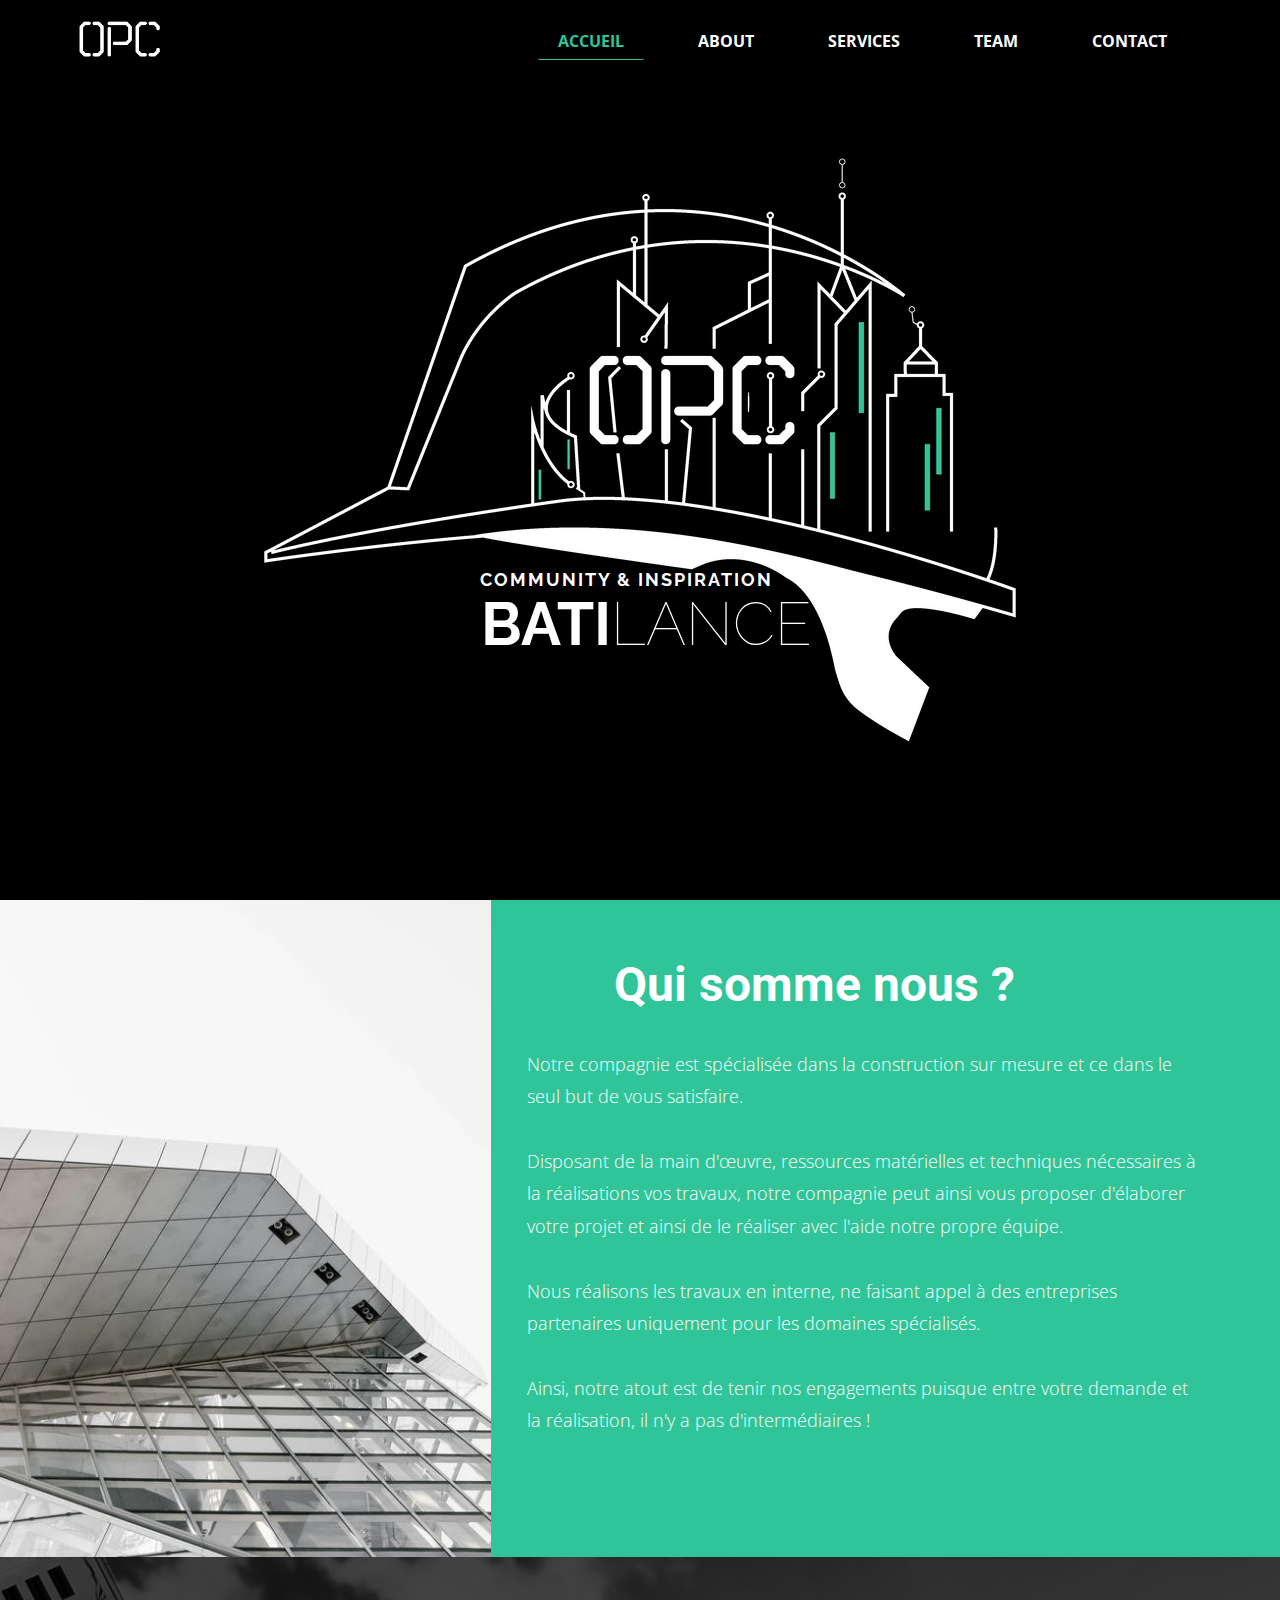
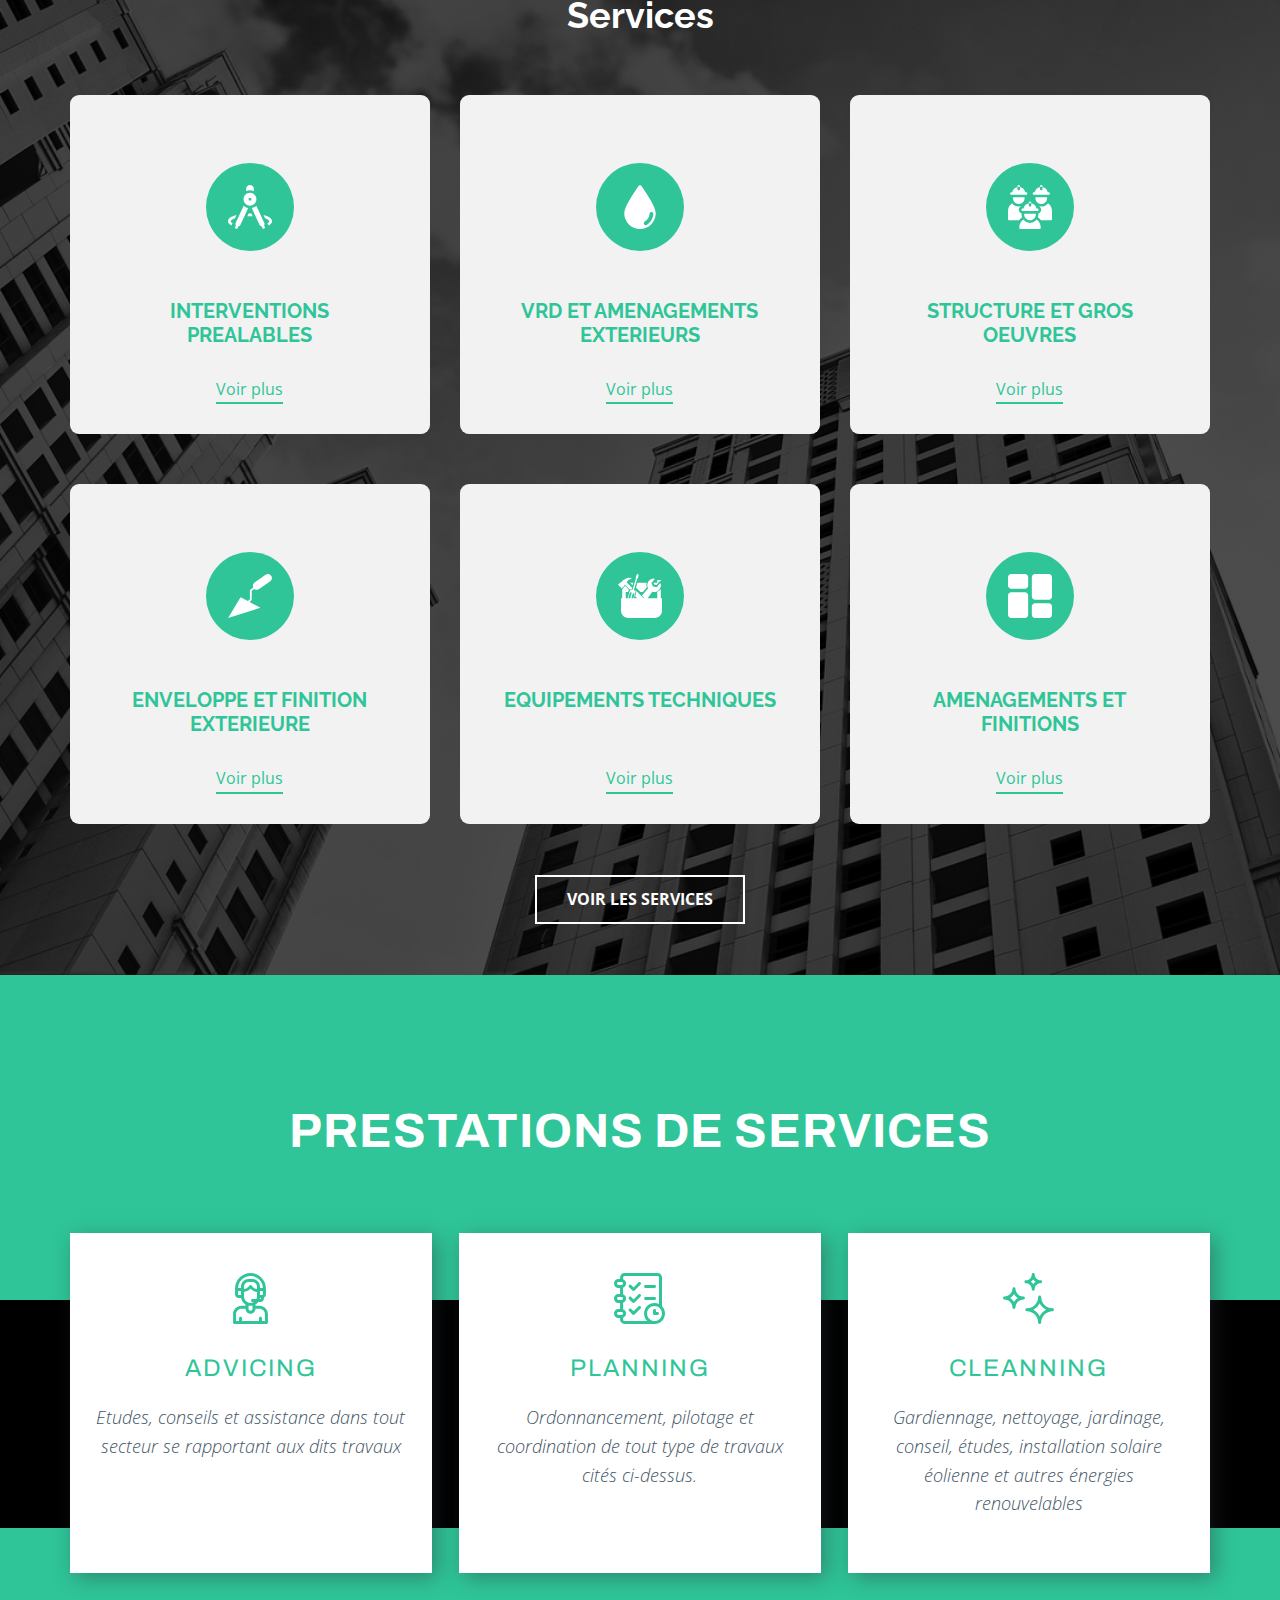
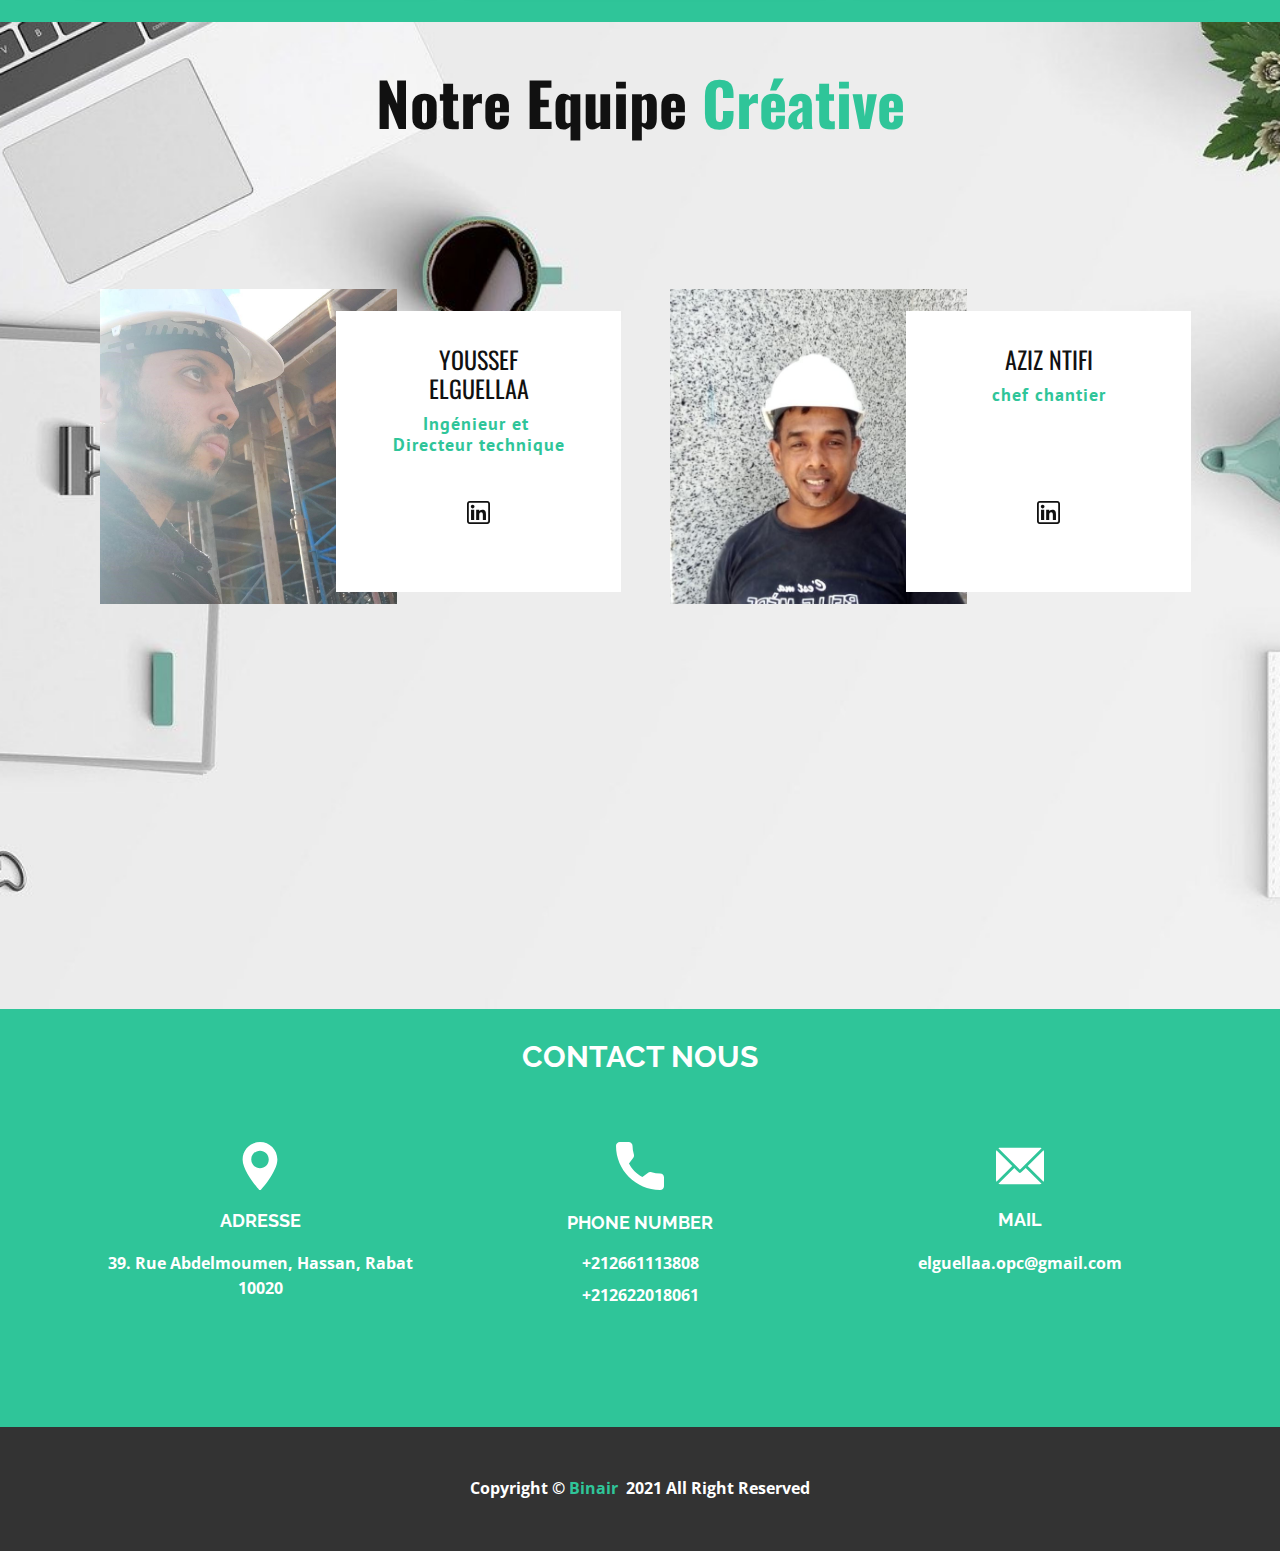
==== commit dad1cc8b: "update team section" ====
--- a/index.html
+++ b/index.html
@@ -853,7 +853,7 @@
                         style=""
                       >
                         <use
-                          xmlns:xlink="http://www.w3.org/1999/xlink"
+                          xmlns:xlink="https://www.linkedin.com/in/youssef-elguellaa-263152124/"
                           xlink:href="#svg-65a1"
                         ></use></svg
                       ><svg
@@ -981,7 +981,7 @@
                 </div>
               </div>
             </div> -->
-            <div
+            <!--<div
               class="u-align-center u-container-style u-list-item u-repeater-item"
             >
               <div
@@ -1037,7 +1037,7 @@
                   </a>
                 </div>
               </div>
-            </div>
+            </div>-->
           </div>
         </div>
       </div>
@@ -1105,7 +1105,7 @@
                       class="u-active-none u-border-none u-btn u-button-link u-button-style u-hover-none u-none u-text-body-alt-color u-btn-1"
                       href="https://goo.gl/maps/Ly1RJbgiKxWSdSjW8"
                       target="_blank"
-                    >
+                    > 
                       39. Rue Abdelmoumen, Hassan, Rabat 10020</a
                     >
                   </p>
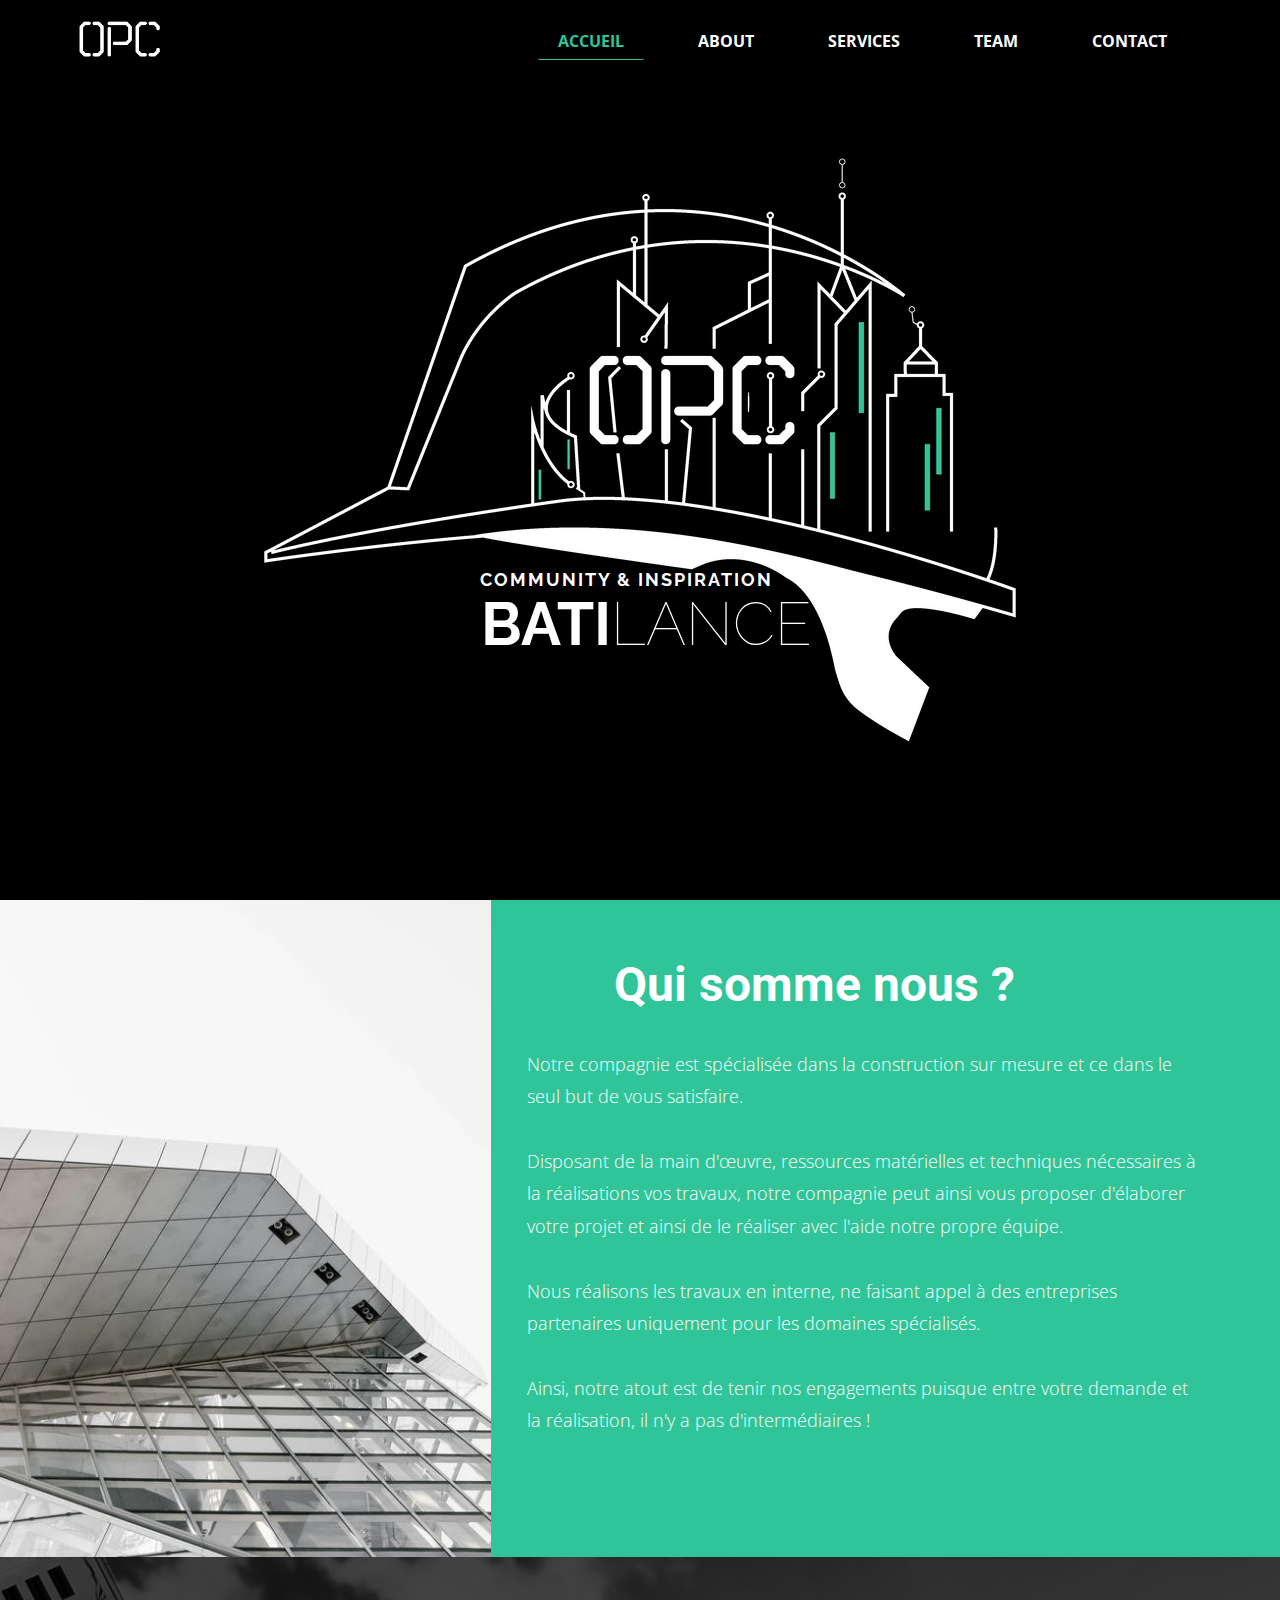
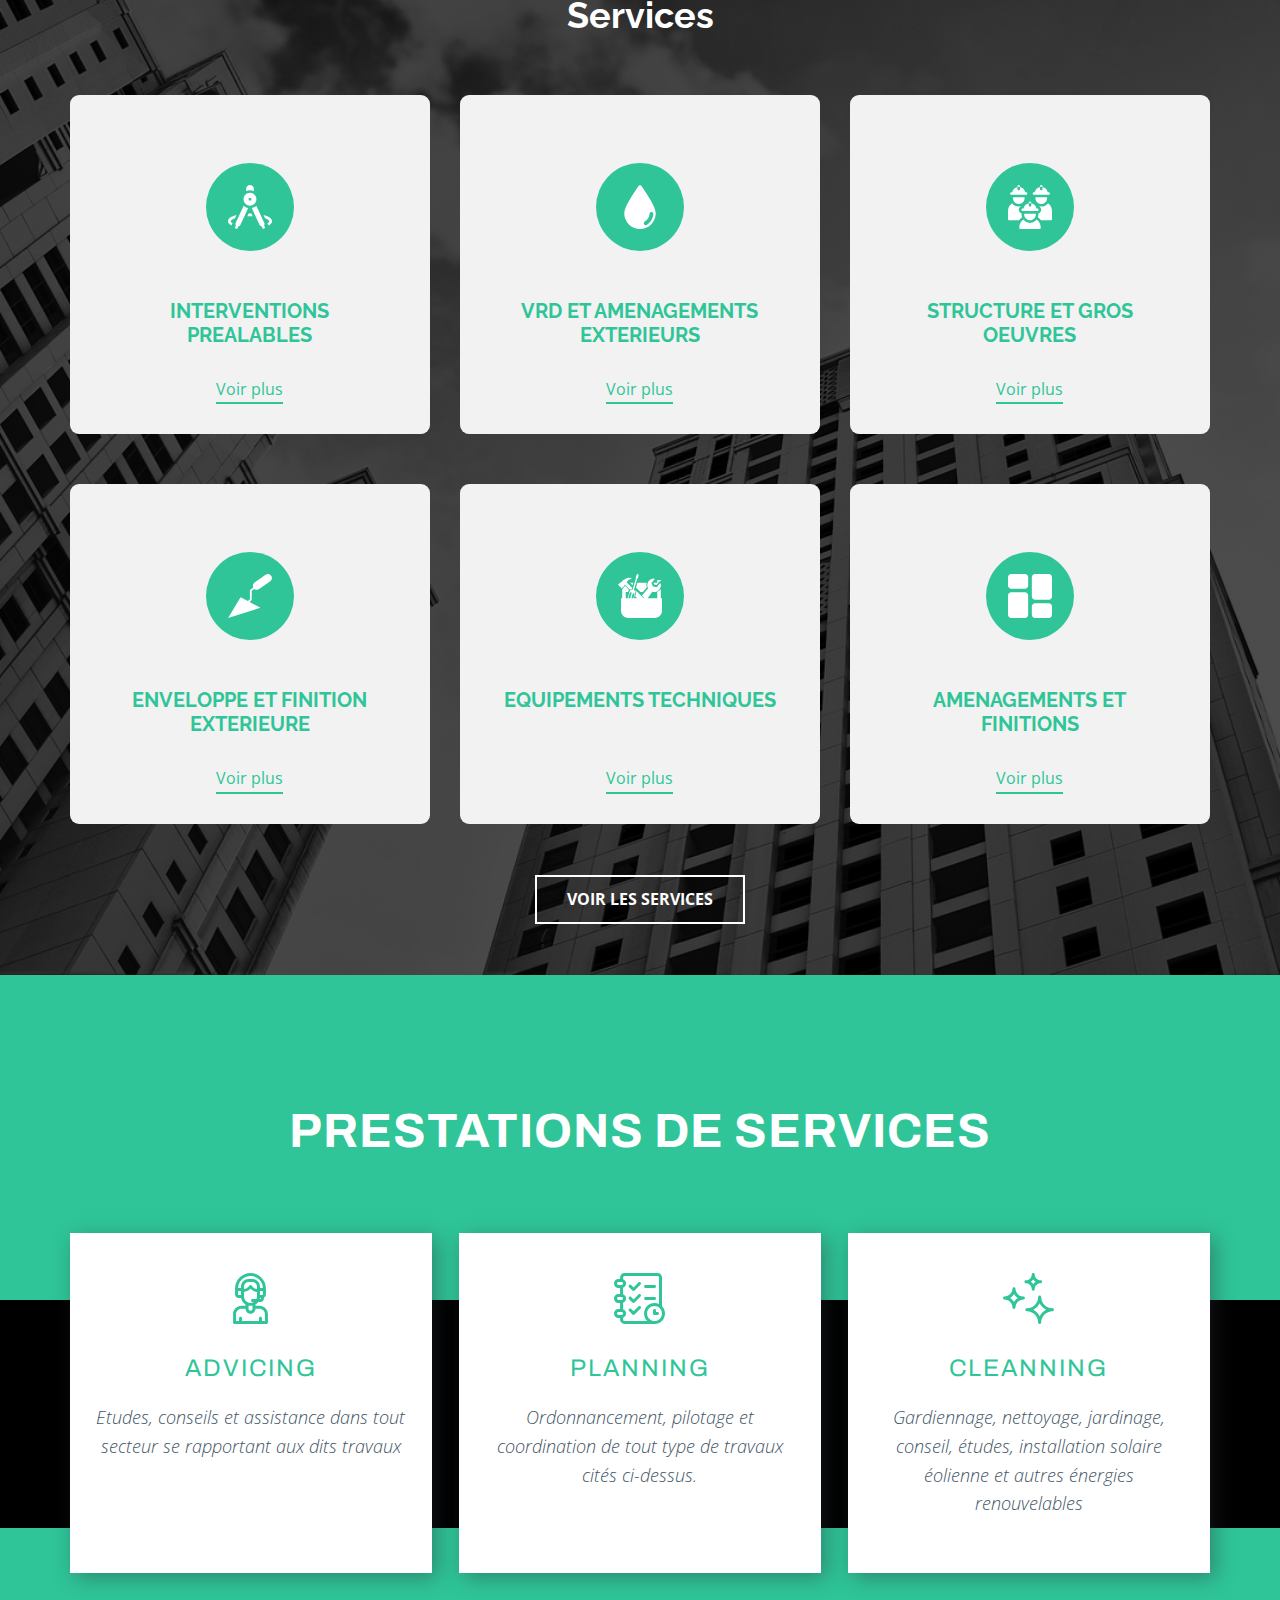
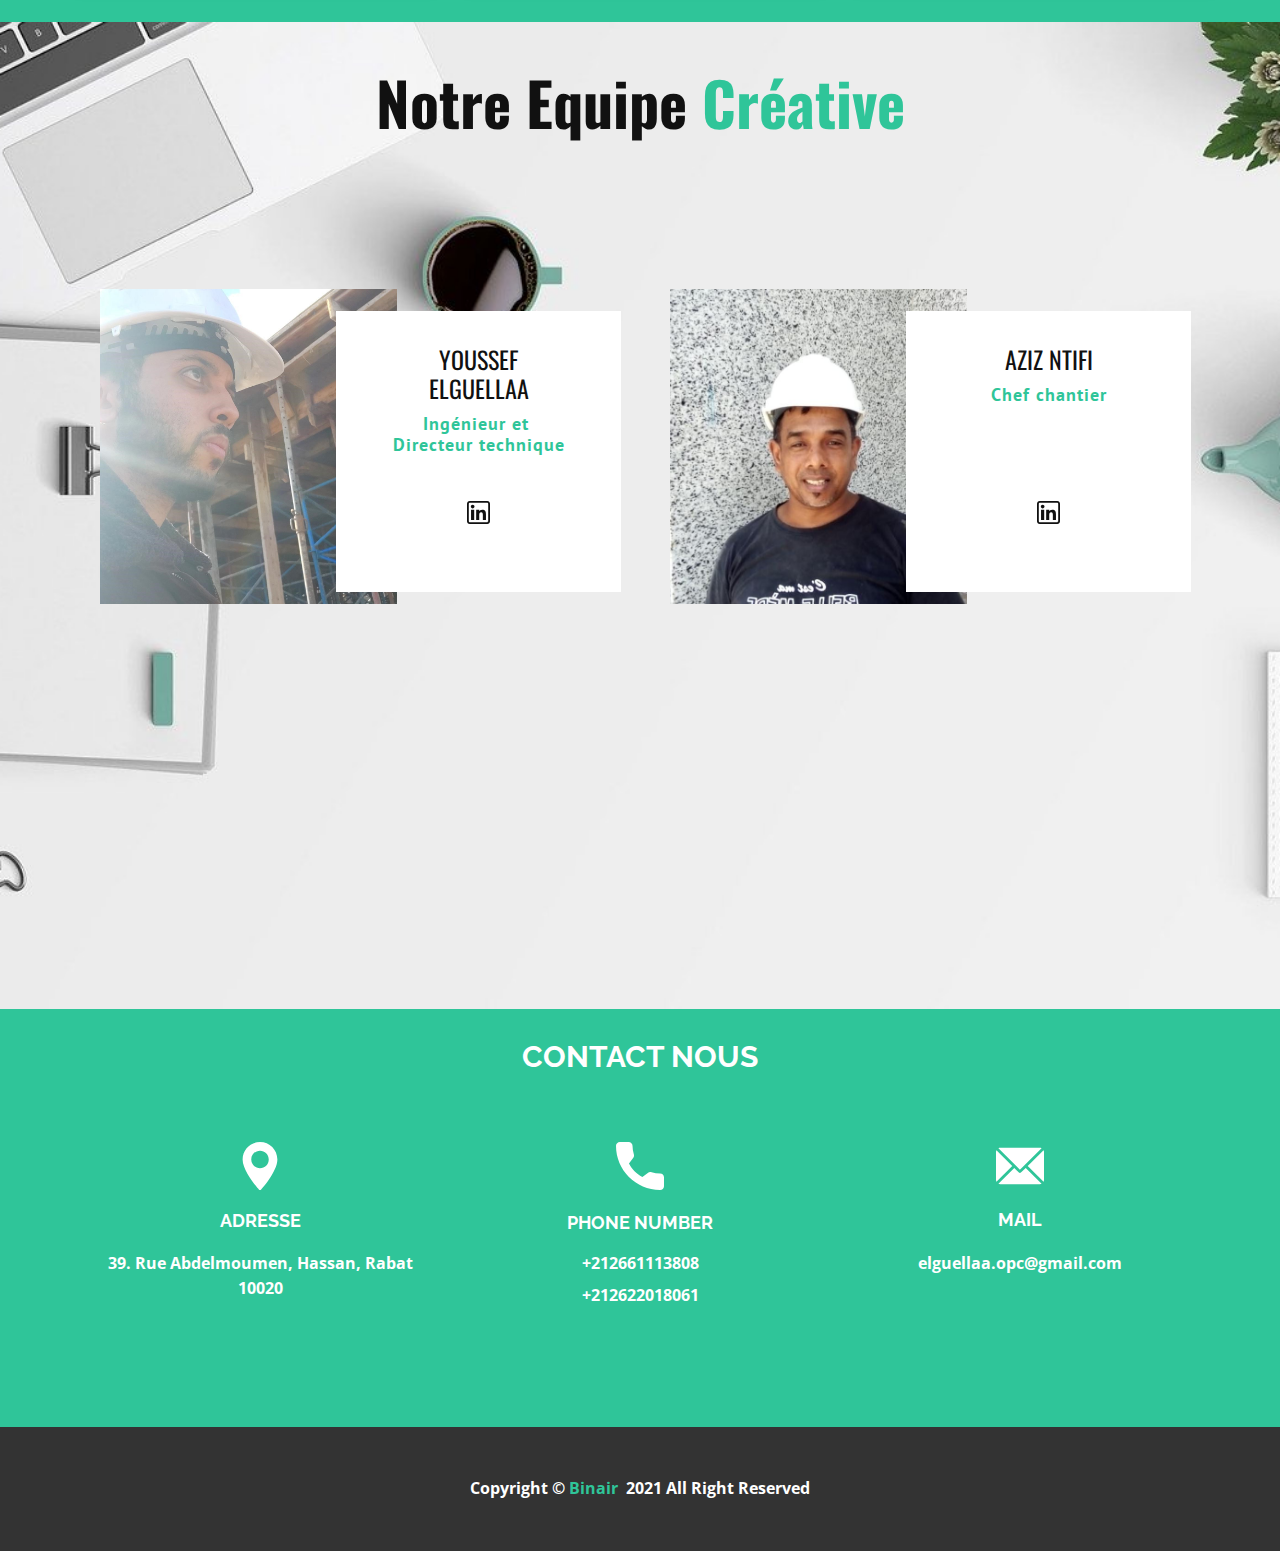
==== commit d2585f85: "modify team section replace chef to Chef" ====
--- a/index.html
+++ b/index.html
@@ -893,7 +893,7 @@
                     <h6
                       class="u-custom-font u-font-pt-sans u-text u-text-custom-color-2 u-text-5"
                     >
-                      chef chantier
+                      Chef chantier
                     </h6>
                   </div>
                 </div>
